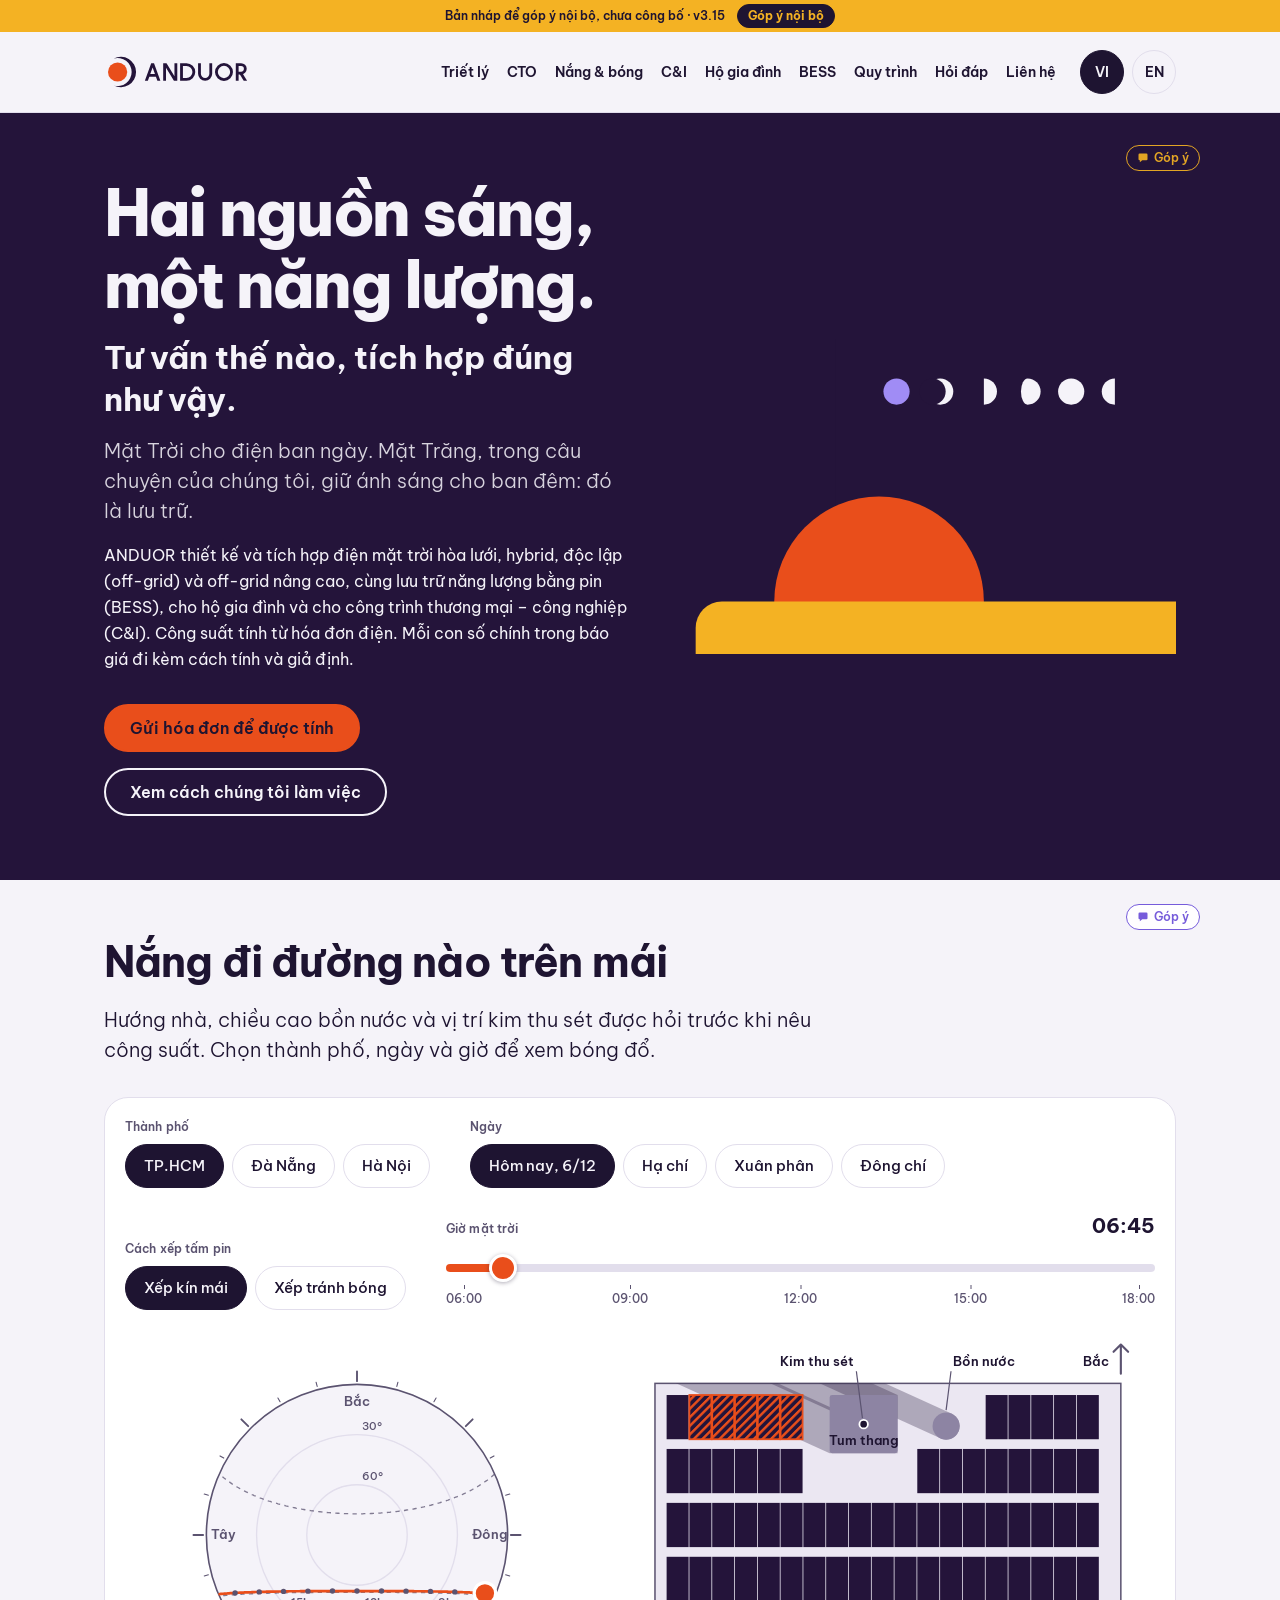
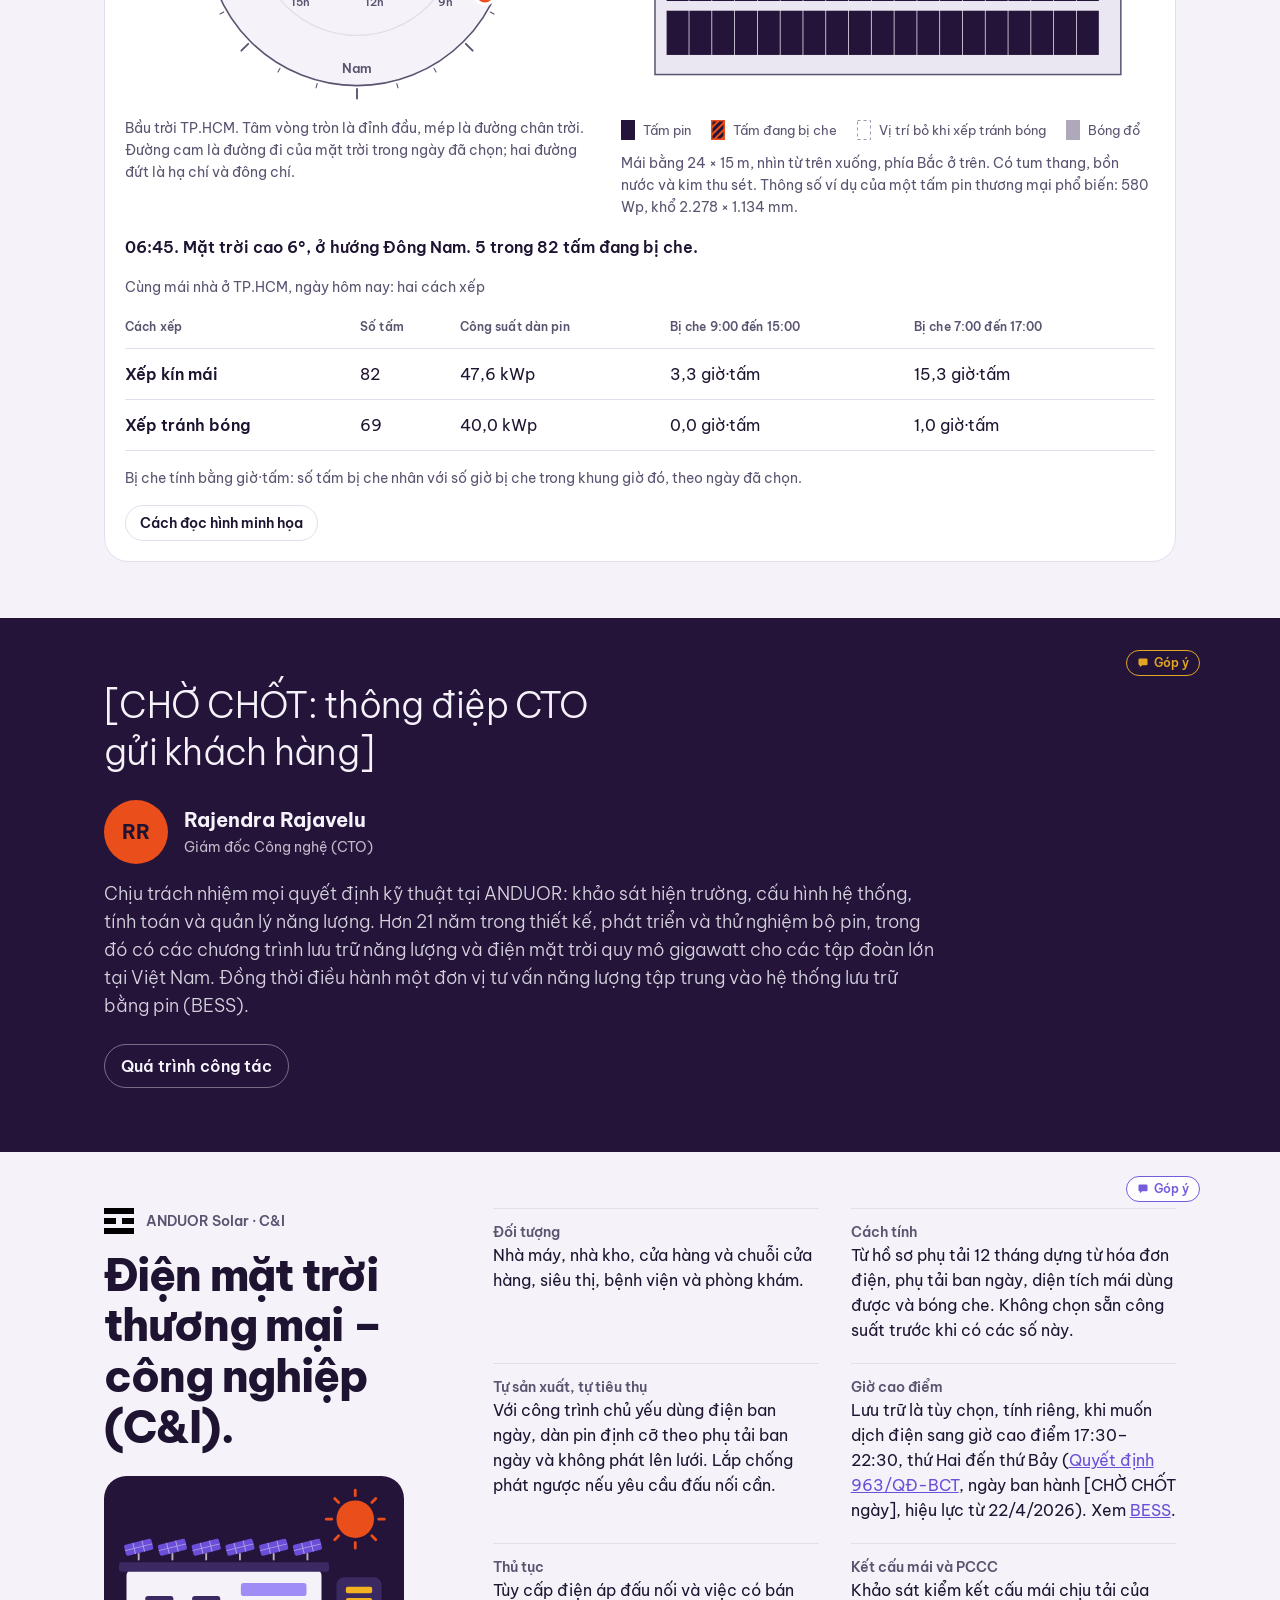
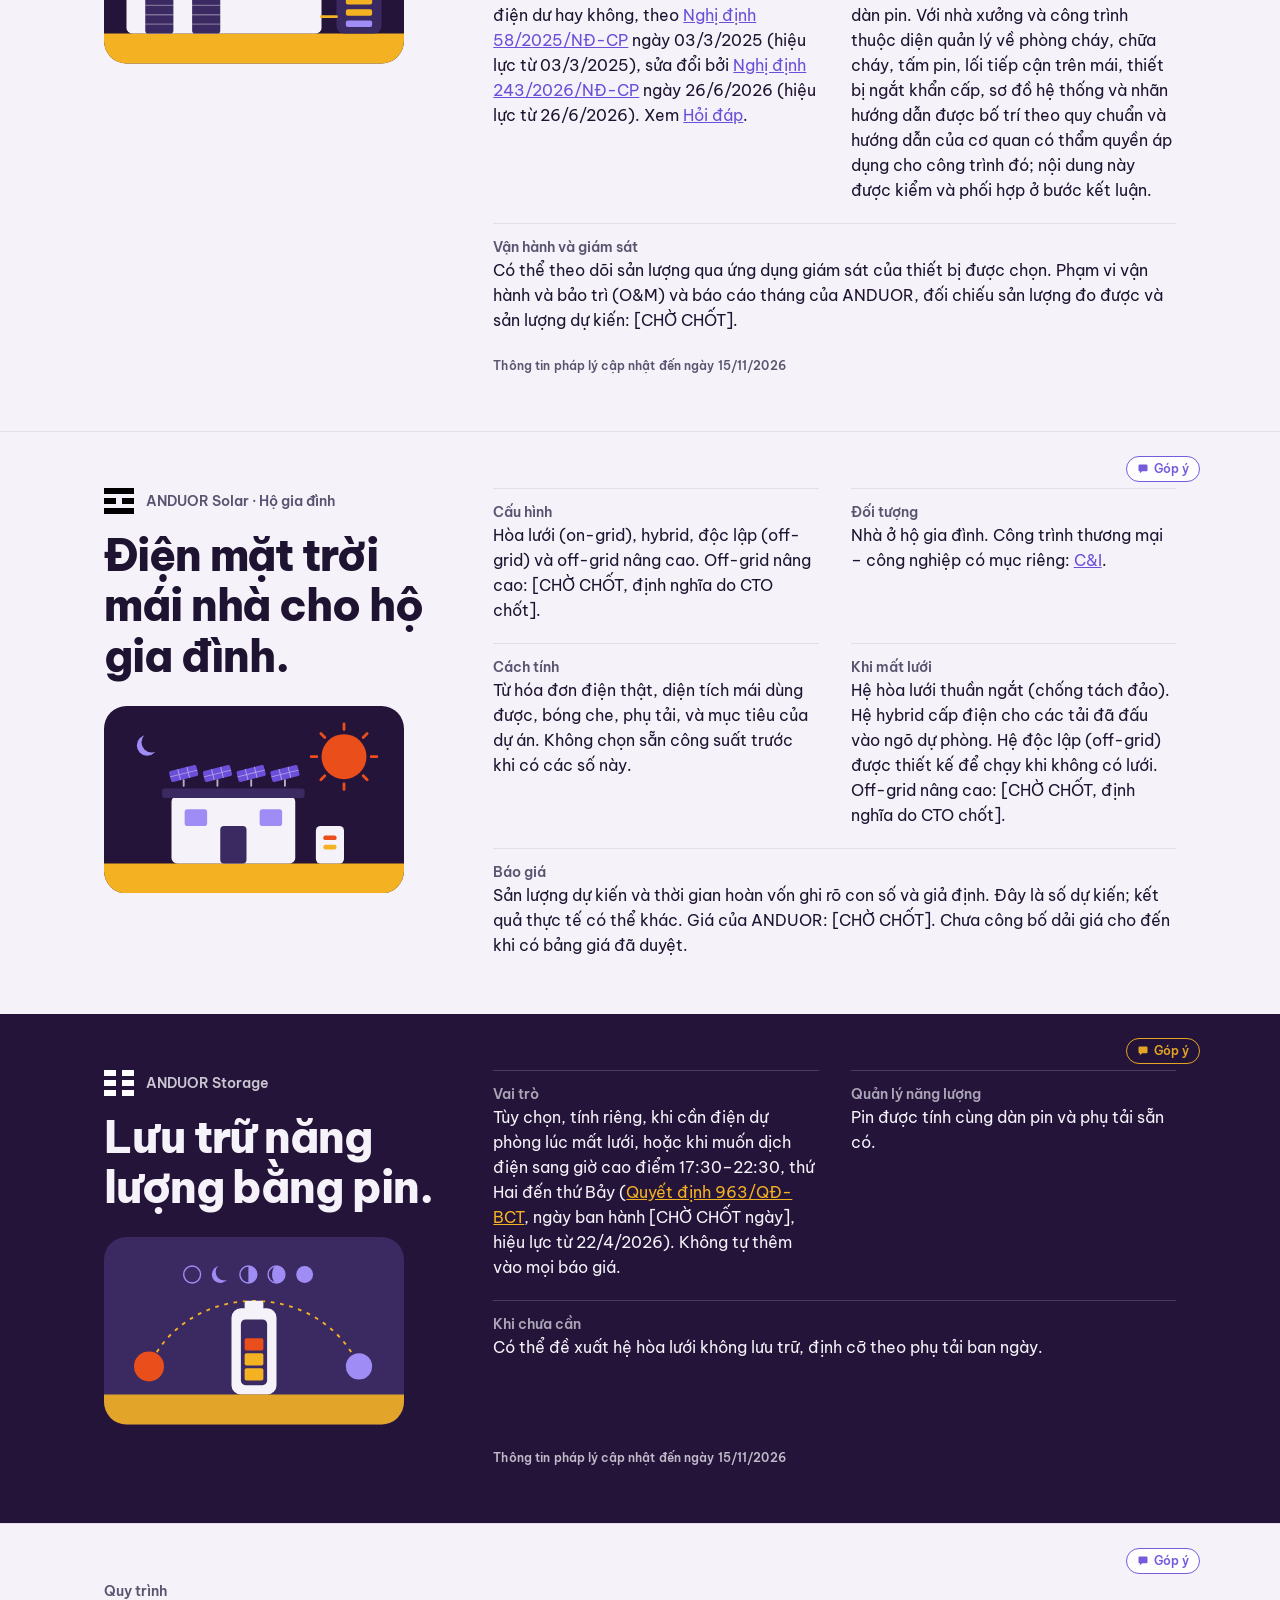
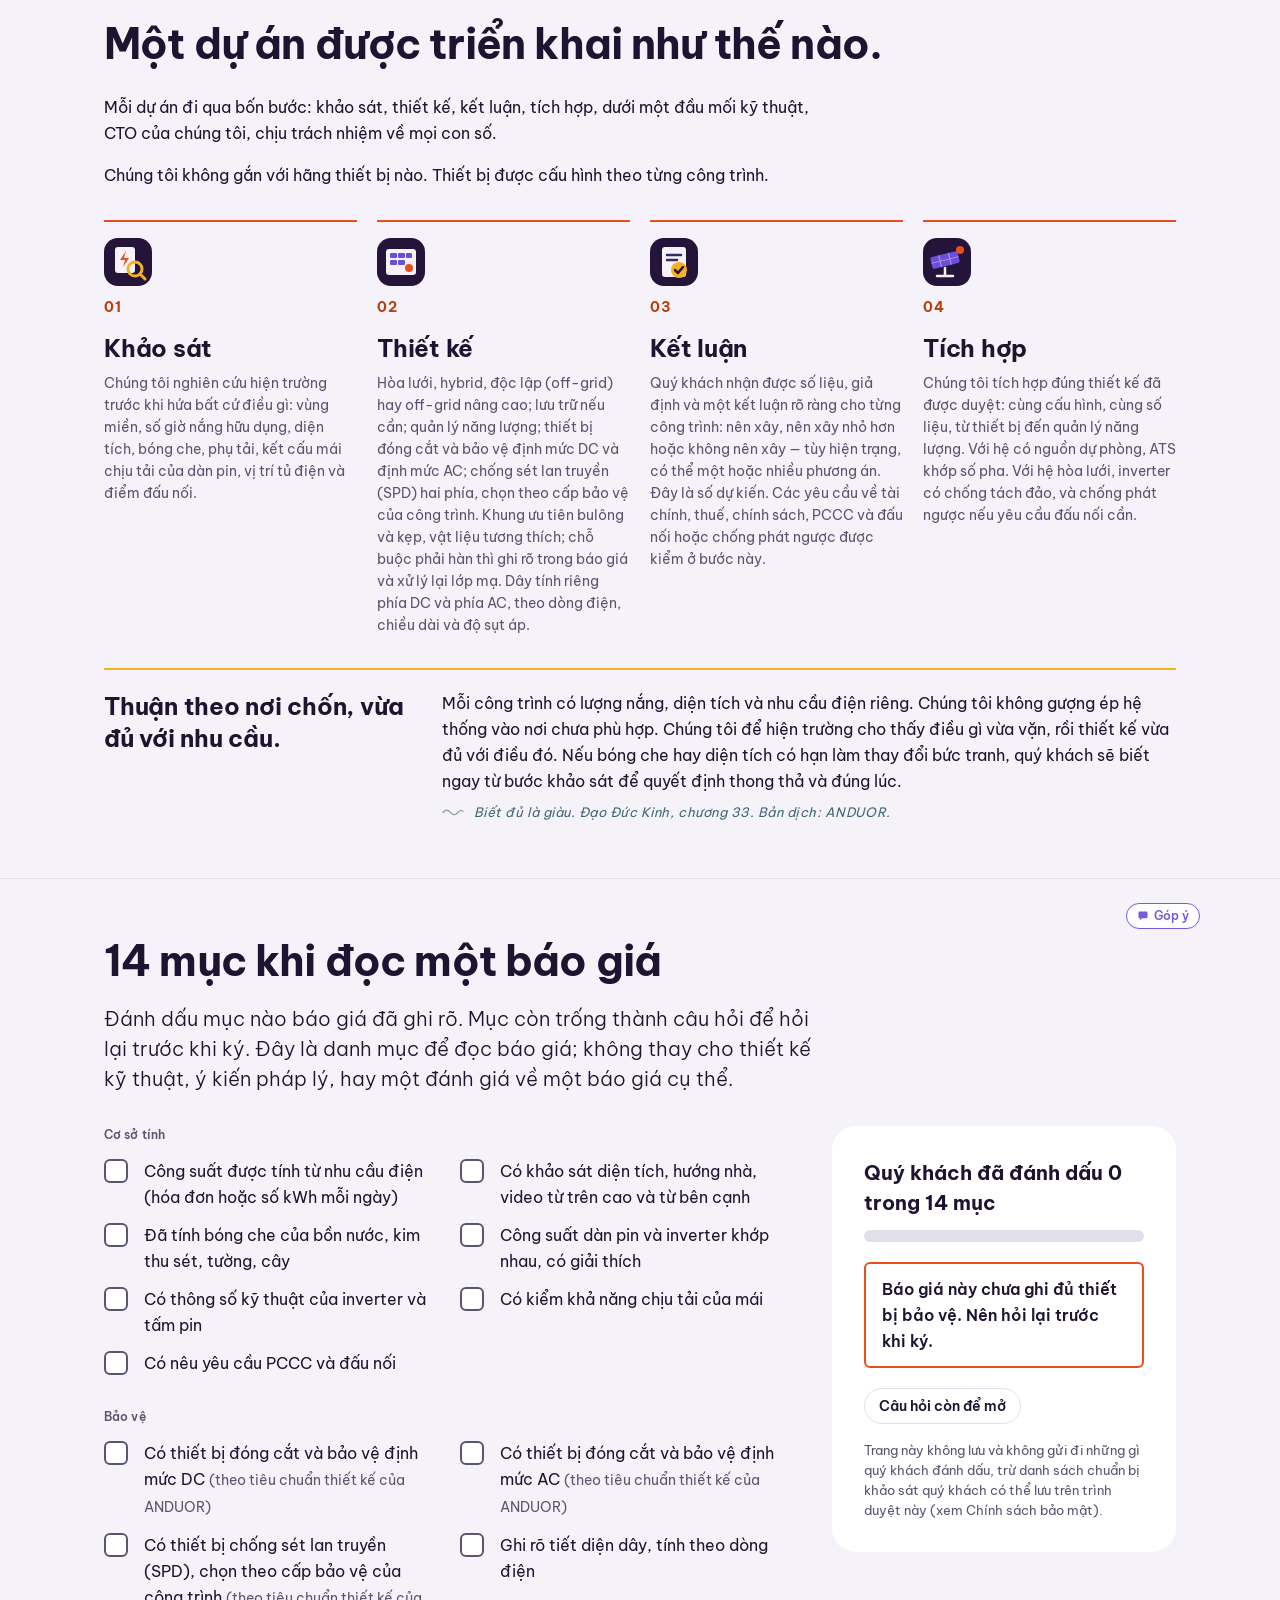
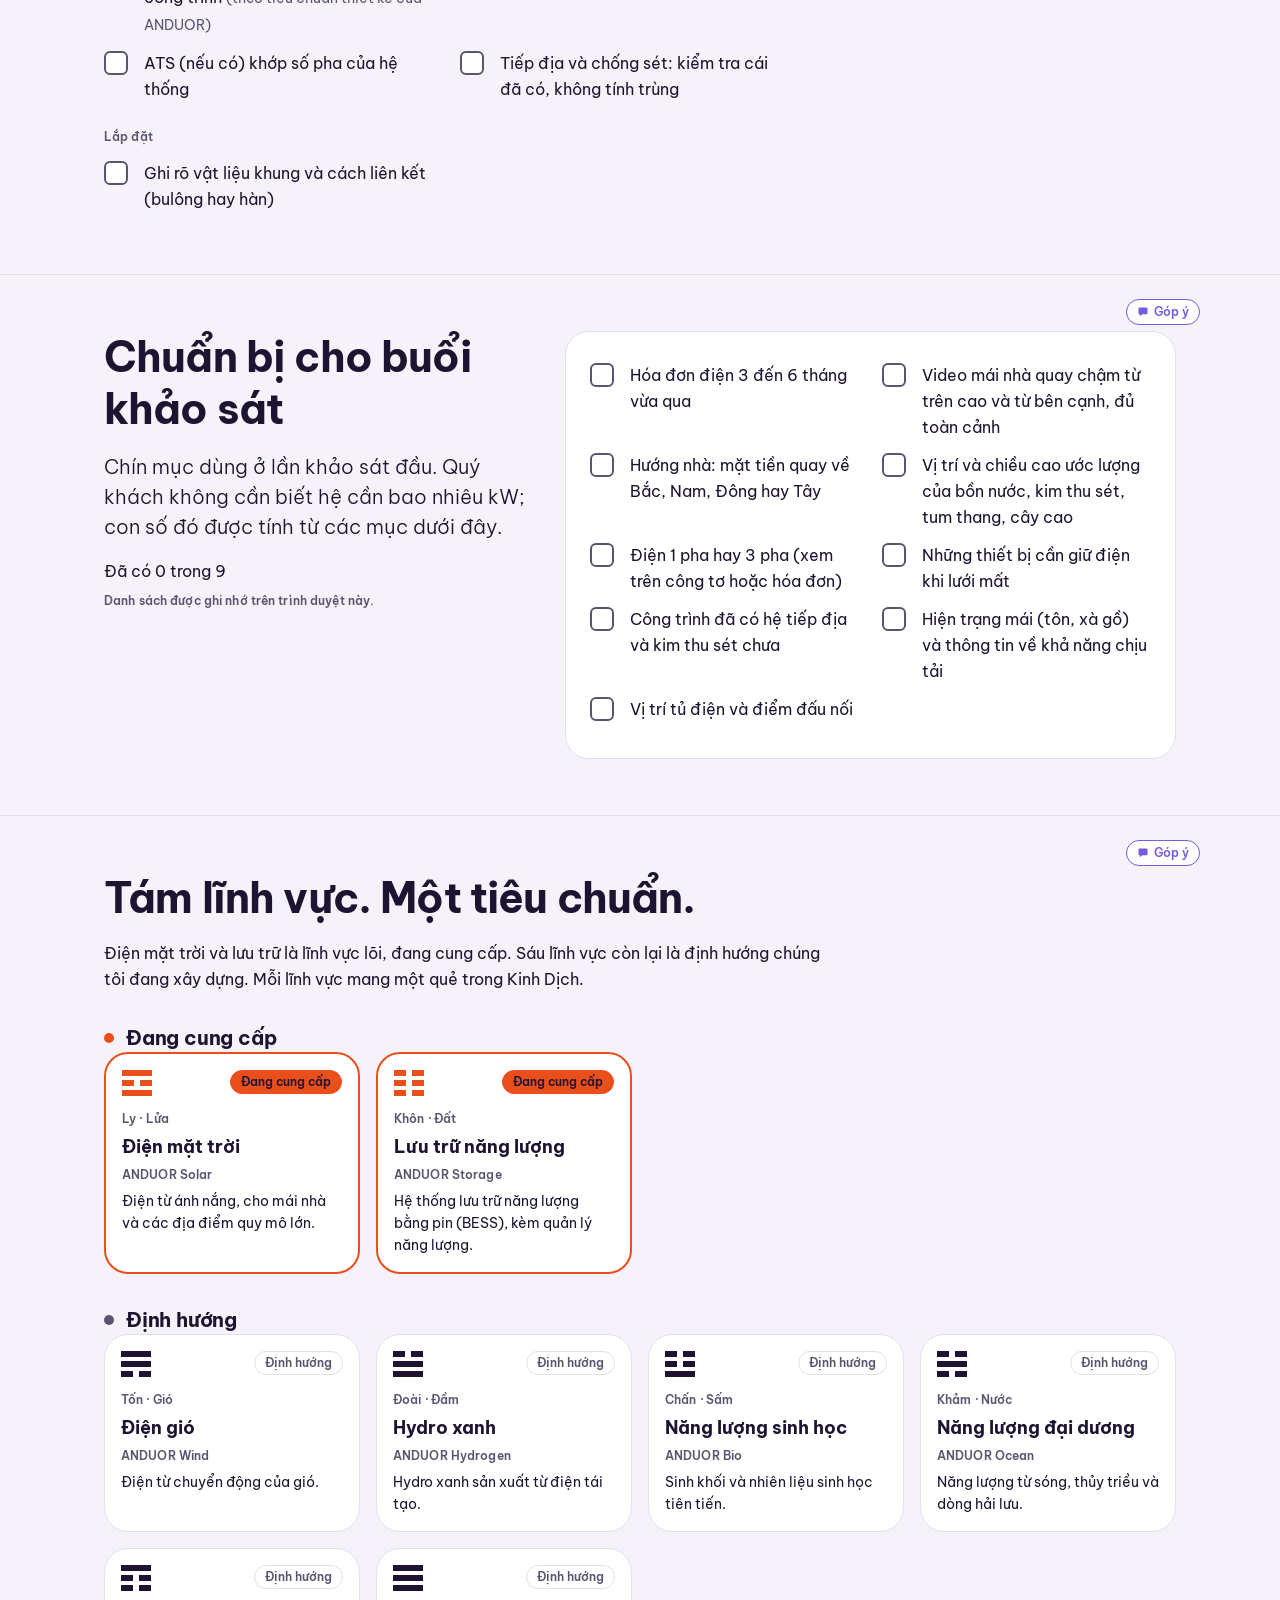
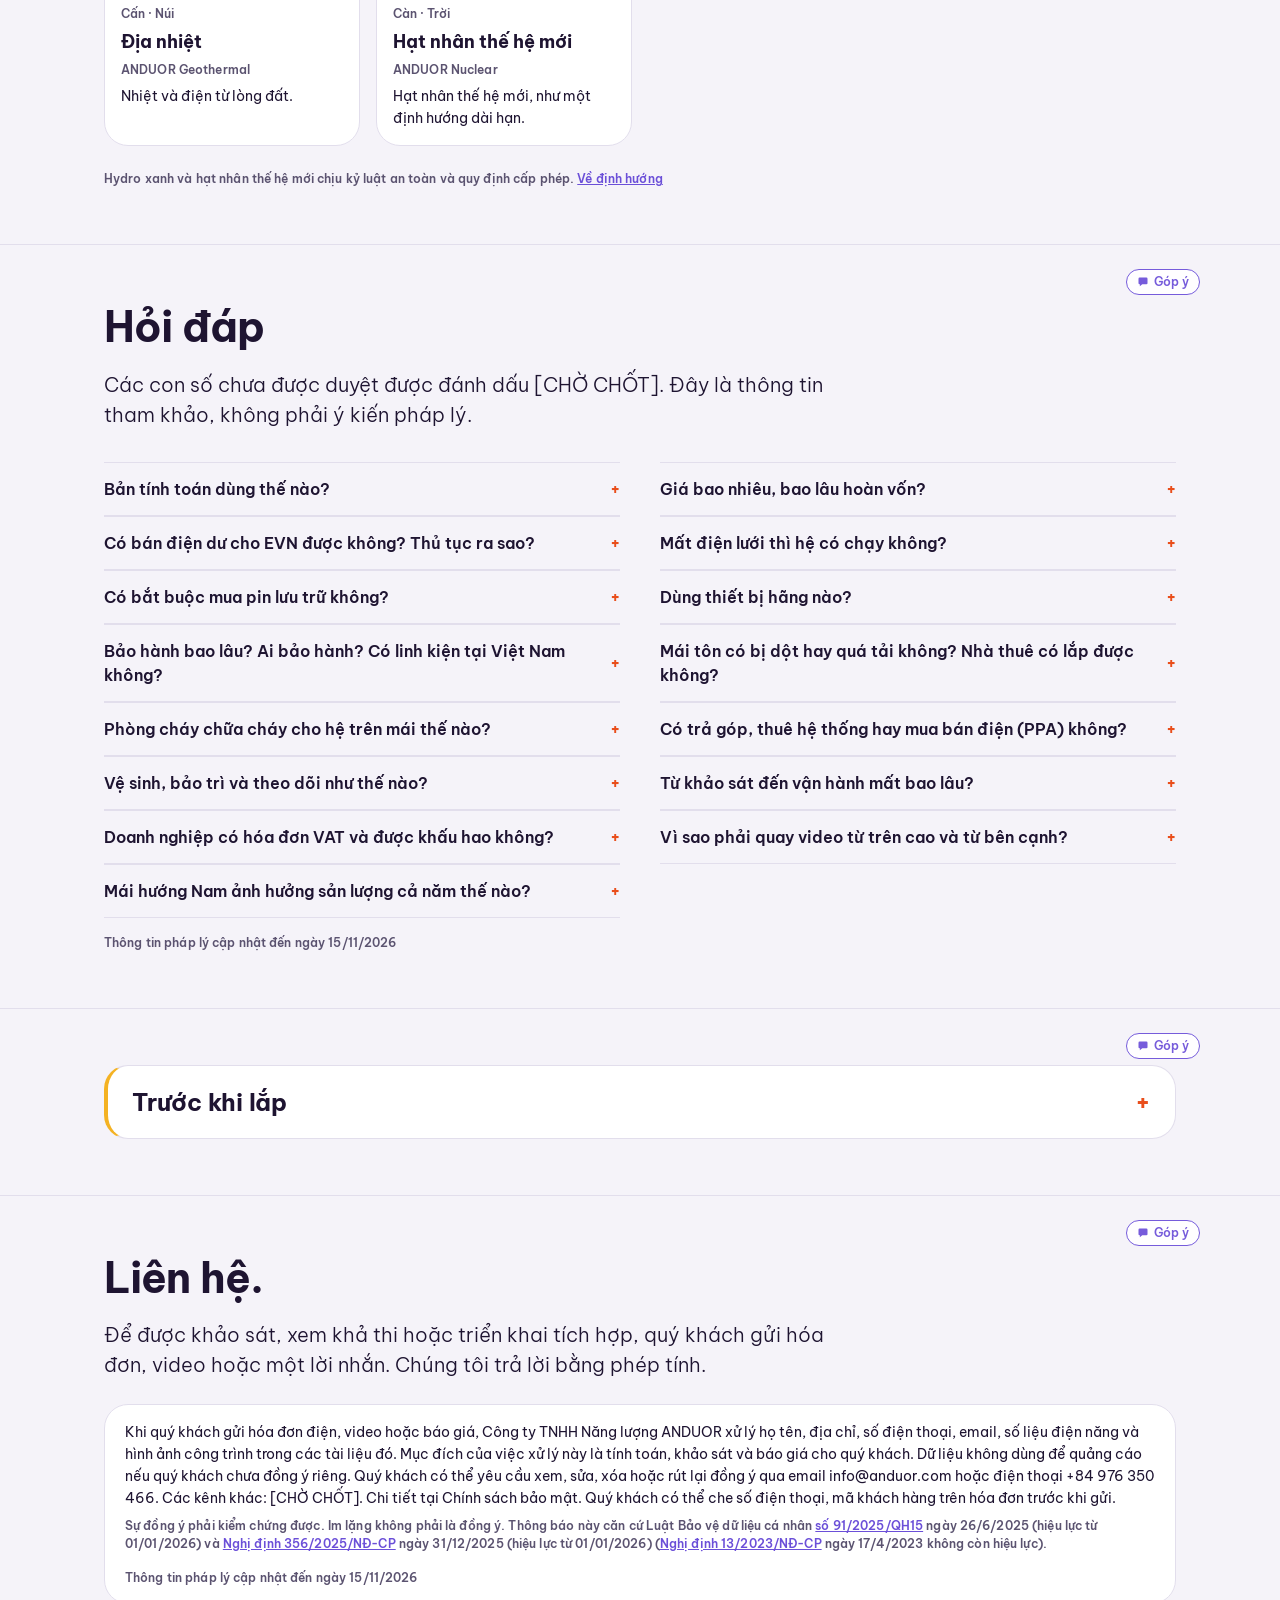
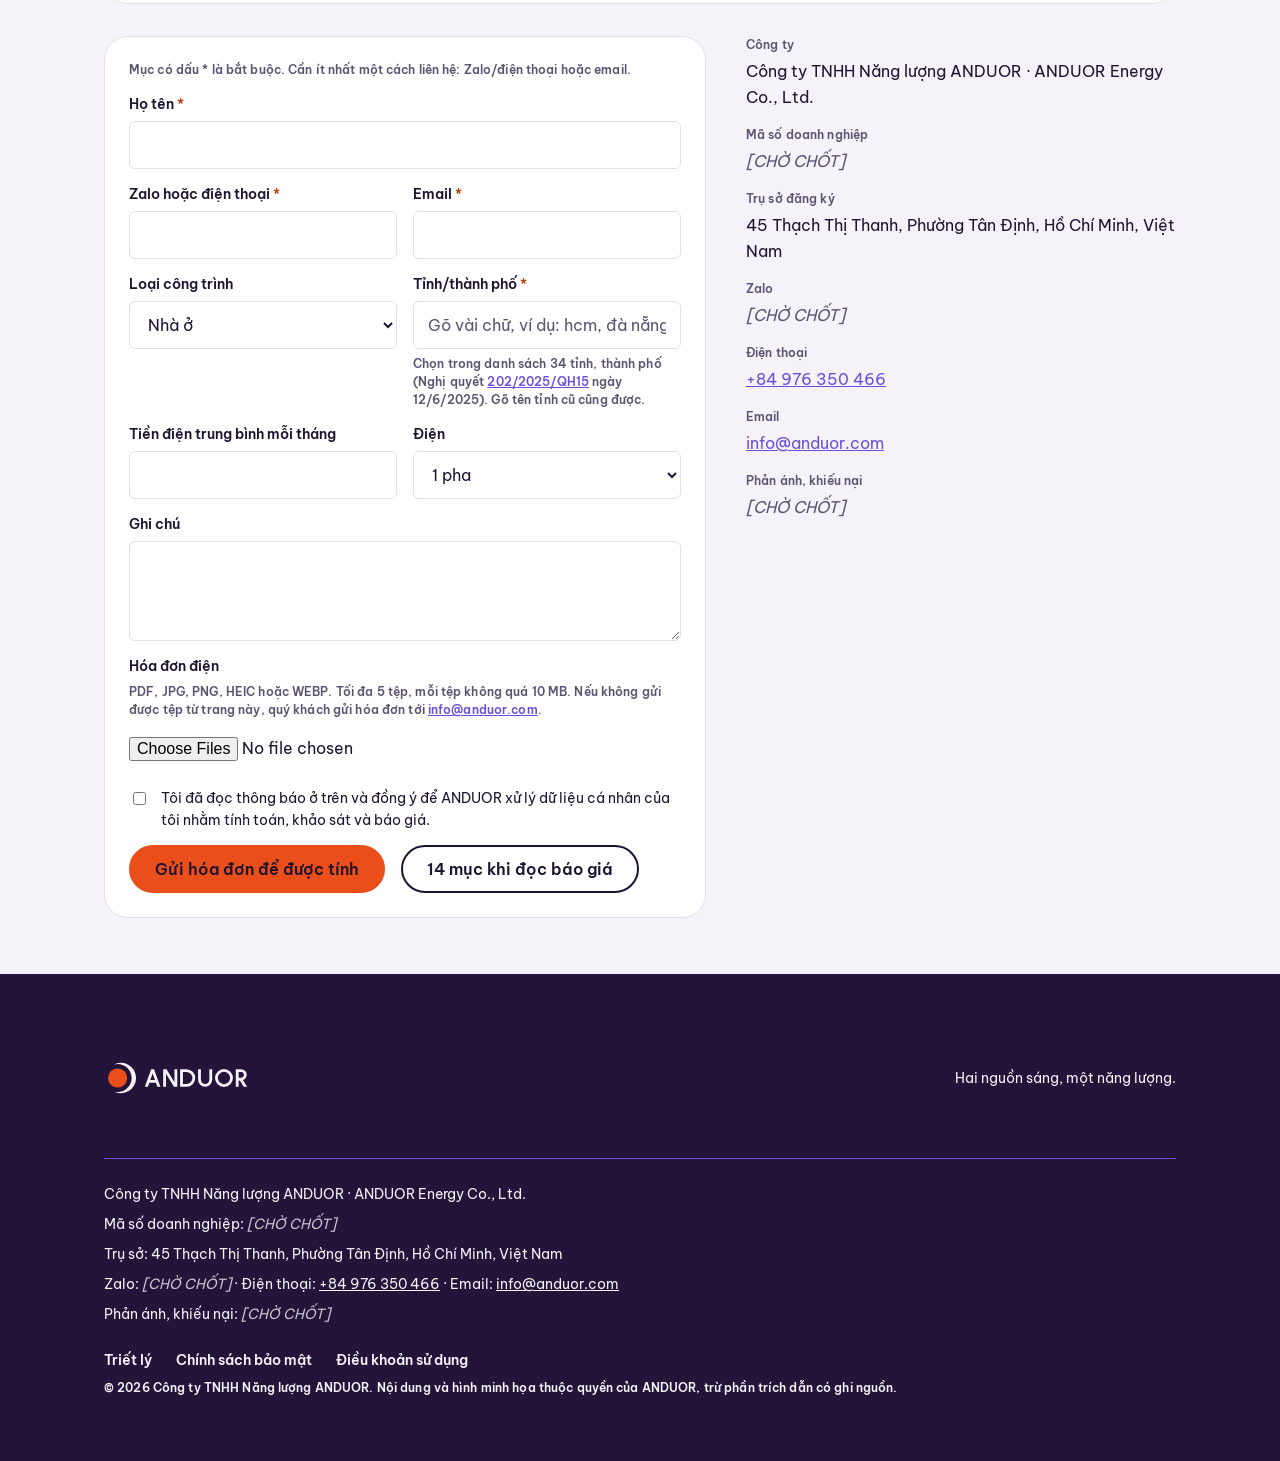
==== index.html @ 443132c2 "Website v3.15" ====
<!doctype html>
<html lang="vi" data-lang="vi">
<head>
<meta charset="utf-8">
<meta name="robots" content="noindex, nofollow">
<meta name="viewport" content="width=device-width, initial-scale=1">
<title data-en="ANDUOR | Two lights. One energy." data-vi="ANDUOR | Hai nguồn sáng, một năng lượng.">ANDUOR | Hai nguồn sáng, một năng lượng.</title>
<meta name="description" content="ANDUOR thiết kế và tích hợp điện mặt trời hòa lưới, hybrid, độc lập (off-grid) và off-grid nâng cao, cùng lưu trữ năng lượng bằng pin (BESS), cho hộ gia đình và công trình thương mại – công nghiệp (C&I). Công suất tính từ hóa đơn điện. Mỗi con số chính đi kèm cách tính và giả định." data-en="ANDUOR designs and integrates on-grid, hybrid, off-grid and advanced off-grid solar, together with battery energy storage (BESS), for homes and for commercial and industrial (C&I) sites. Capacity is calculated from electricity bills. Each main figure comes with its calculation and assumptions." data-vi="ANDUOR thiết kế và tích hợp điện mặt trời hòa lưới, hybrid, độc lập (off-grid) và off-grid nâng cao, cùng lưu trữ năng lượng bằng pin (BESS), cho hộ gia đình và công trình thương mại – công nghiệp (C&I). Công suất tính từ hóa đơn điện. Mỗi con số chính đi kèm cách tính và giả định.">
<meta property="og:type" content="website">
<meta property="og:site_name" content="ANDUOR">
<meta property="og:title" content="ANDUOR | Hai nguồn sáng, một năng lượng.">
<meta property="og:description" content="ANDUOR thiết kế và tích hợp điện mặt trời hòa lưới, hybrid, độc lập (off-grid) và off-grid nâng cao, cùng lưu trữ năng lượng bằng pin (BESS), cho hộ gia đình và công trình thương mại – công nghiệp (C&I). Công suất tính từ hóa đơn điện. Mỗi con số chính đi kèm cách tính và giả định.">
<meta name="theme-color" content="#24143A">
<link rel="icon" type="image/svg+xml" href="assets/brand/anduor-app-icon.svg">
<link rel="icon" type="image/png" href="assets/brand/anduor-app-icon.png">
<link rel="apple-touch-icon" href="assets/brand/anduor-app-icon.png">
<link rel="preload" href="assets/fonts/BeVietnamPro-Regular.woff2" as="font" type="font/woff2" crossorigin>
<link rel="stylesheet" href="assets/style.css">
<link rel="stylesheet" href="assets/feedback.css">
<script type="application/ld+json">{"@context":"https://schema.org","@type":"Organization","name":"ANDUOR","legalName":"ANDUOR Energy Co., Ltd.","alternateName":"Công ty TNHH Năng lượng ANDUOR","url":"https://anduor.com","email":"info@anduor.com","telephone":"+84 976 350 466","slogan":"Two lights. One energy.","knowsAbout":["Solar energy","Battery energy storage systems"]}</script>
</head>
<body>
<div class="draft-banner" role="note" data-page="index"><span class="draft-text"><span lang="en" data-l="en">Internal review draft, not published · v3.15</span><span lang="vi" data-l="vi">Bản nháp để góp ý nội bộ, chưa công bố · v3.15</span></span><button type="button" class="fb-open" data-fb-open aria-haspopup="dialog"><span class="fb-long"><span lang="en" data-l="en">Internal feedback</span><span lang="vi" data-l="vi">Góp ý nội bộ</span></span><span class="fb-short"><span lang="en" data-l="en">Feedback</span><span lang="vi" data-l="vi">Góp ý</span></span></button></div>
<a class="skip small w600" href="#main"><span lang="en" data-l="en">Skip to content</span><span lang="vi" data-l="vi">Chuyển đến nội dung</span></a>
<header class="hd">
<div class="wrap bar slim-nav">
<a class="brand" href="#top"><img class="logo logo-on-light" src="assets/brand/anduor-logo.svg" width="367" height="120" alt="ANDUOR"><img class="logo logo-on-night" src="assets/brand/anduor-logo-on-night.svg" width="367" height="120" alt=""></a>
<nav class="nav small" aria-label="Primary">
<a href="triet-ly.html"><span lang="en" data-l="en">Philosophy</span><span lang="vi" data-l="vi">Triết lý</span></a>
<a href="#cto"><span lang="en" data-l="en">CTO</span><span lang="vi" data-l="vi">CTO</span></a>
<a href="#nang"><span lang="en" data-l="en">Sun &amp; shade</span><span lang="vi" data-l="vi">Nắng &amp; bóng</span></a>
<a href="#ci"><span lang="en" data-l="en">C&amp;I</span><span lang="vi" data-l="vi">C&amp;I</span></a>
<a href="#solar"><span lang="en" data-l="en">Homes</span><span lang="vi" data-l="vi">Hộ gia đình</span></a>
<a href="#bess"><span lang="en" data-l="en">BESS</span><span lang="vi" data-l="vi">BESS</span></a>
<a href="#quy-trinh"><span lang="en" data-l="en">Process</span><span lang="vi" data-l="vi">Quy trình</span></a>
<a href="#hoi-dap"><span lang="en" data-l="en">FAQ</span><span lang="vi" data-l="vi">Hỏi đáp</span></a>
<a href="#contact"><span lang="en" data-l="en">Contact</span><span lang="vi" data-l="vi">Liên hệ</span></a>
</nav>
<div class="lang" role="group" aria-label="Ngôn ngữ" data-en="Language" data-vi="Ngôn ngữ">
<button type="button" lang="vi" data-set="vi" aria-pressed="true">VI</button>
<button type="button" lang="en" data-set="en" aria-pressed="false">EN</button>
</div>
</div>
</header>
<main id="main">

<section class="hero-full" id="top">
<div class="wrap">
<div class="hero-text">
<h1 class="display"><span lang="en" data-l="en">Two lights. One energy.</span><span lang="vi" data-l="vi">Hai nguồn sáng, một năng lượng.</span></h1>
<p class="msg"><span lang="en" data-l="en">As advised, as integrated.</span><span lang="vi" data-l="vi">Tư vấn thế nào, tích hợp đúng như vậy.</span></p>
<p class="lead w720 mt24"><span lang="en" data-l="en">The sun gives power by day. The moon, in our story, keeps the light for the night: that is storage.</span><span lang="vi" data-l="vi">Mặt Trời cho điện ban ngày. Mặt Trăng, trong câu chuyện của chúng tôi, giữ ánh sáng cho ban đêm: đó là lưu trữ.</span></p>
<p class="body w720 mt16"><span lang="en" data-l="en">ANDUOR designs and integrates on-grid, hybrid, off-grid and advanced off-grid solar, together with battery energy storage (BESS), for homes and for commercial and industrial (C&I) sites. Capacity is calculated from electricity bills. Each main figure in the quotation comes with its calculation and assumptions.</span><span lang="vi" data-l="vi">ANDUOR thiết kế và tích hợp điện mặt trời hòa lưới, hybrid, độc lập (off-grid) và off-grid nâng cao, cùng lưu trữ năng lượng bằng pin (BESS), cho hộ gia đình và cho công trình thương mại – công nghiệp (C&I). Công suất tính từ hóa đơn điện. Mỗi con số chính trong báo giá đi kèm cách tính và giả định.</span></p>
<div class="row mt40">
<a class="btn btn-p" href="#contact"><span lang="en" data-l="en">Send a bill to be sized</span><span lang="vi" data-l="vi">Gửi hóa đơn để được tính</span></a>
<a class="btn btn-s" href="#quy-trinh"><span lang="en" data-l="en">See how we work</span><span lang="vi" data-l="vi">Xem cách chúng tôi làm việc</span></a>
</div>
</div>
<div class="hero-art"><img src="assets/brand/hero-art-on-night.svg" width="480" height="288" alt=""></div>
</div>
</section>

<section id="nang">
<div class="wrap">
<h2 class="headline" id="nang-title"><span lang="en" data-l="en">How sunlight moves across a roof</span><span lang="vi" data-l="vi">Nắng đi đường nào trên mái</span></h2>
<p class="lead w720 mt24"><span lang="en" data-l="en">Roof orientation, the height of the water tank and the position of the lightning rod are asked before a capacity is stated. Choose a city, a date and an hour to see the shade.</span><span lang="vi" data-l="vi">Hướng nhà, chiều cao bồn nước và vị trí kim thu sét được hỏi trước khi nêu công suất. Chọn thành phố, ngày và giờ để xem bóng đổ.</span></p>
<div class="instrument mt40">
<div class="controls">
<fieldset>
<legend><span lang="en" data-l="en">City</span><span lang="vi" data-l="vi">Thành phố</span></legend>
<div class="seg">
<label><input type="radio" name="city" value="hcm" checked><span>TP.HCM</span></label>
<label><input type="radio" name="city" value="dn"><span><span lang="en" data-l="en">Da Nang</span><span lang="vi" data-l="vi">Đà Nẵng</span></span></label>
<label><input type="radio" name="city" value="hn"><span><span lang="en" data-l="en">Hanoi</span><span lang="vi" data-l="vi">Hà Nội</span></span></label>
</div>
</fieldset>
<fieldset>
<legend><span lang="en" data-l="en">Day</span><span lang="vi" data-l="vi">Ngày</span></legend>
<div class="seg">
<label><input type="radio" name="day" value="today" checked><span id="today-label"><span lang="en" data-l="en">Today</span><span lang="vi" data-l="vi">Hôm nay</span></span></label>
<label><input type="radio" name="day" value="he"><span><span lang="en" data-l="en">June solstice</span><span lang="vi" data-l="vi">Hạ chí</span></span></label>
<label><input type="radio" name="day" value="xuan"><span><span lang="en" data-l="en">March equinox</span><span lang="vi" data-l="vi">Xuân phân</span></span></label>
<label><input type="radio" name="day" value="dong"><span><span lang="en" data-l="en">December solstice</span><span lang="vi" data-l="vi">Đông chí</span></span></label>
</div>
</fieldset>
<fieldset>
<legend><span lang="en" data-l="en">Module layout</span><span lang="vi" data-l="vi">Cách xếp tấm pin</span></legend>
<div class="seg">
<label><input type="radio" name="layout" value="full" checked><span><span lang="en" data-l="en">Fill the roof</span><span lang="vi" data-l="vi">Xếp kín mái</span></span></label>
<label><input type="radio" name="layout" value="avoid"><span><span lang="en" data-l="en">Layout that avoids shade</span><span lang="vi" data-l="vi">Xếp tránh bóng</span></span></label>
</div>
</fieldset>
<div class="time">
<div class="time-row"><label class="ctl-label" for="t"><span lang="en" data-l="en">Solar time</span><span lang="vi" data-l="vi">Giờ mặt trời</span></label><output id="t-out" for="t">09:30</output></div>
<div class="t-track"><span class="t-bubble" id="t-bubble" aria-hidden="true">09:30</span>
<input type="range" id="t" min="6" max="18" step="0.25" value="9.5">
</div>
<div class="t-ticks" aria-hidden="true"><span style="left:calc(14px + (100% - 28px) * 0)">06:00</span><span style="left:calc(14px + (100% - 28px) * 0.25)">09:00</span><span style="left:calc(14px + (100% - 28px) * 0.5)">12:00</span><span style="left:calc(14px + (100% - 28px) * 0.75)">15:00</span><span style="left:calc(14px + (100% - 28px) * 1)">18:00</span></div>
</div>
</div>
<div class="figs">
<figure class="fig">
<svg class="plot" id="sky" viewBox="62 62 316 316" role="img" aria-labelledby="sky-cap"></svg>
<figcaption id="sky-cap"><span lang="en" data-l="en">Sky over</span><span lang="vi" data-l="vi">Bầu trời</span> <span data-city>TP.HCM</span>. <span lang="en" data-l="en">The centre of the circle is the zenith; the edge is the horizon. The orange line is the sun’s path on the day you selected; the two dashed lines are the June and December solstices.</span><span lang="vi" data-l="vi">Tâm vòng tròn là đỉnh đầu, mép là đường chân trời. Đường cam là đường đi của mặt trời trong ngày đã chọn; hai đường đứt là hạ chí và đông chí.</span></figcaption>
</figure>
<figure class="fig fig-roof">
<svg class="plot" id="roof" viewBox="0 0 440 312" role="img" aria-labelledby="roof-cap"></svg>
<div class="legend" aria-hidden="true">
<span><svg viewBox="0 0 14 20"><rect width="14" height="20" style="fill:var(--panel)"/></svg><span lang="en" data-l="en">Module</span><span lang="vi" data-l="vi">Tấm pin</span></span>
<span><svg viewBox="0 0 14 20"><rect x="0.75" y="0.75" width="12.5" height="18.5" fill="url(#hatch)" style="stroke:var(--sun);stroke-width:1.5"/></svg><span lang="en" data-l="en">Currently shaded</span><span lang="vi" data-l="vi">Tấm đang bị che</span></span>
<span><svg viewBox="0 0 14 20"><rect x="0.5" y="0.5" width="13" height="19" style="fill:none;stroke:var(--removed);stroke-dasharray:3 3"/></svg><span lang="en" data-l="en">Left out when avoiding shade</span><span lang="vi" data-l="vi">Vị trí bỏ khi xếp tránh bóng</span></span>
<span><svg viewBox="0 0 14 20"><rect width="14" height="20" style="fill:var(--roof)"/><rect width="14" height="20" style="fill:var(--shade)"/></svg><span lang="en" data-l="en">Shade</span><span lang="vi" data-l="vi">Bóng đổ</span></span>
</div>
<figcaption id="roof-cap"><span lang="en" data-l="en">A flat roof 24 × 15 m, seen from above, north at the top, with a stair well, a water tank and a lightning rod. Example ratings of a commonly sold commercial module: 580 Wp, 2,278 × 1,134 mm.</span><span lang="vi" data-l="vi">Mái bằng 24 × 15 m, nhìn từ trên xuống, phía Bắc ở trên. Có tum thang, bồn nước và kim thu sét. Thông số ví dụ của một tấm pin thương mại phổ biến: 580 Wp, khổ 2.278 × 1.134 mm.</span></figcaption>
</figure>
</div>
<p class="status" id="sun-status" aria-live="polite"></p>
<div class="tbl-wrap">
<table class="tbl">
<caption id="tbl-cap"><span lang="en" data-l="en">The same roof, two layouts</span><span lang="vi" data-l="vi">Cùng mái nhà, hai cách xếp</span></caption>
<thead>
<tr><th scope="col"><span lang="en" data-l="en">Layout</span><span lang="vi" data-l="vi">Cách xếp</span></th><th scope="col"><span lang="en" data-l="en">Modules</span><span lang="vi" data-l="vi">Số tấm</span></th><th scope="col"><span lang="en" data-l="en">Array capacity</span><span lang="vi" data-l="vi">Công suất dàn pin</span></th><th scope="col"><span lang="en" data-l="en">Shaded 09:00–15:00</span><span lang="vi" data-l="vi">Bị che 9:00 đến 15:00</span></th><th scope="col"><span lang="en" data-l="en">Shaded 07:00–17:00</span><span lang="vi" data-l="vi">Bị che 7:00 đến 17:00</span></th></tr>
</thead>
<tbody id="tbl-body"></tbody>
</table>
</div>
<p class="note"><span lang="en" data-l="en">Shade is counted in panel·hours: the number of shaded modules multiplied by the hours of shade in that window, on the day selected.</span><span lang="vi" data-l="vi">Bị che tính bằng giờ·tấm: số tấm bị che nhân với số giờ bị che trong khung giờ đó, theo ngày đã chọn.</span></p>
<details class="more mt16"><summary><span lang="en" data-l="en">How to read this illustration</span><span lang="vi" data-l="vi">Cách đọc hình minh họa</span></summary>
<p class="explain"><span lang="en" data-l="en">A layout that avoids shade leaves out positions that are shaded between 09:00 and 15:00, usually assessed on the December solstice, when shadows are long in the year. Fewer modules remain, but those that remain receive the main hours of sun. One shaded module can reduce the output of a whole series string, depending on how bypass diodes and the inverter are arranged.</span><span lang="vi" data-l="vi">Xếp tránh bóng bỏ những vị trí bị che trong khung 9:00 đến 15:00, thường xét vào ngày đông chí, khi bóng dài trong năm. Ít tấm hơn, nhưng các tấm còn lại nhận trọn nắng giờ chính: một tấm bị che có thể làm giảm sản lượng của cả chuỗi, tùy cách bố trí diode bypass và inverter.</span></p>
<p class="note"><span lang="en" data-l="en">Around June (for a period that is longer or shorter depending on latitude), the sun at noon passes north of the zenith, so shade can fall toward the south. This illustration uses solar time and an approximate astronomical formula; a real design is based on a site survey. Differences between roof orientations need to be calculated for each roof. This tool helps you ask questions; it is not a technical design or legal advice.</span><span lang="vi" data-l="vi">Quanh tháng 6 (dài hay ngắn tùy vĩ độ), buổi trưa mặt trời đi qua phía Bắc đỉnh đầu, nên có lúc bóng rơi về phía Nam. Hình minh họa dùng giờ mặt trời và công thức thiên văn gần đúng; thiết kế thật dựa trên khảo sát tại chỗ. Chênh lệch giữa các hướng cần tính cho từng mái. Công cụ này giúp quý khách đặt câu hỏi, không thay cho thiết kế kỹ thuật hay ý kiến pháp lý.</span></p>
</details>
</div>
</div>
</section>

<section id="cto" class="cto-band">
<!-- v3.12: đặt sau Nắng & bóng, trước các mục giải pháp (C&I, Hộ gia đình, BESS). -->
<!-- Tạm thời theo yêu cầu người dùng 14/11/2026; cần CTO đồng ý công bố tên và nơi làm việc cũ; tiểu sử nêu tên tổ chức không hàm ý bảo trợ. Nguồn: tài liệu công khai 04/10 (ảnh đính kèm không có trên máy để đối chiếu). -->
<div class="wrap">
<blockquote><p class="cto-quote"><span lang="en" data-l="en">[TO BE CONFIRMED: CTO’s message to customers]</span><span lang="vi" data-l="vi">[CHỜ CHỐT: thông điệp CTO gửi khách hàng]</span></p></blockquote>
<div class="cto-person mt40"><span class="cto-av" aria-hidden="true">RR</span><div><p class="cto-name">Rajendra Rajavelu</p><p class="cto-role"><span lang="en" data-l="en">Chief Technology Officer (CTO)</span><span lang="vi" data-l="vi">Giám đốc Công nghệ (CTO)</span></p></div></div>
<p class="cto-bio mt16"><span lang="en" data-l="en">Owns every technical decision at ANDUOR: site surveys, system configuration, calculations and energy management. More than 21 years in battery pack design, development and testing, including gigawatt-scale energy storage and solar programs for large Vietnamese groups. Also runs an energy consulting practice focused on battery energy storage systems (BESS).</span><span lang="vi" data-l="vi">Chịu trách nhiệm mọi quyết định kỹ thuật tại ANDUOR: khảo sát hiện trường, cấu hình hệ thống, tính toán và quản lý năng lượng. Hơn 21 năm trong thiết kế, phát triển và thử nghiệm bộ pin, trong đó có các chương trình lưu trữ năng lượng và điện mặt trời quy mô gigawatt cho các tập đoàn lớn tại Việt Nam. Đồng thời điều hành một đơn vị tư vấn năng lượng tập trung vào hệ thống lưu trữ bằng pin (BESS).</span></p>
<details class="cto-hist mt24"><summary><span lang="en" data-l="en">Career history</span><span lang="vi" data-l="vi">Quá trình công tác</span></summary>
<ul class="career">
<li><span lang="en" data-l="en">Took part in gigawatt-scale energy storage and solar programs for VinFast, along with energy storage and solar projects for Vinhomes and Vingroup.</span><span lang="vi" data-l="vi">Tham gia các chương trình lưu trữ năng lượng và điện mặt trời quy mô gigawatt cho VinFast, cùng các dự án lưu trữ năng lượng và điện mặt trời cho Vinhomes và Vingroup.</span></li>
<li><span lang="en" data-l="en">Senior Technical Advisor, VinFast Battery Pack Institute (BPI), Vietnam.</span><span lang="vi" data-l="vi">Senior Technical Advisor, VinFast Battery Pack Institute (BPI), Việt Nam.</span></li>
<li><span lang="en" data-l="en">EE Director (contract), The Energy Solution Joint Stock Company (VinES), Hanoi. Mar 2020 – Sep 2025.</span><span lang="vi" data-l="vi">EE Director (hợp đồng), The Energy Solution Joint Stock Company (VinES), Hà Nội. 3/2020 – 9/2025.</span></li>
<li><span lang="en" data-l="en">Principal Software Engineer, Techtronic Industries (Dongguan), China: control-system software for lithium-ion battery products. Feb 2014 – Jan 2022.</span><span lang="vi" data-l="vi">Principal Software Engineer, Techtronic Industries (Đông Quản), Trung Quốc: phần mềm hệ thống điều khiển cho các sản phẩm pin lithium-ion. 2/2014 – 1/2022.</span></li>
<li><span lang="en" data-l="en">Assistant Manager, Renault-Nissan Technology &amp; Business Centre India, Chennai: model-based design and development for lithium-ion battery management systems. Nov 2010 – Jan 2014.</span><span lang="vi" data-l="vi">Assistant Manager, Renault-Nissan Technology &amp; Business Centre India, Chennai: thiết kế và phát triển theo mô hình cho hệ thống quản lý pin lithium-ion. 11/2010 – 1/2014.</span></li>
<li><span lang="en" data-l="en">Firmware Engineer, ETI Tech: battery management system firmware for low-, medium- and high-voltage lithium-ion packs used in EVs, golf buggies, e-scooters and solar greenhouses. Nov 2008 – Mar 2011.</span><span lang="vi" data-l="vi">Firmware Engineer, ETI Tech: firmware hệ thống quản lý pin cho bộ pin lithium-ion điện áp thấp, trung và cao, dùng trong xe điện, xe golf, xe máy điện và nhà kính năng lượng mặt trời. 11/2008 – 3/2011.</span></li>
<li><span lang="en" data-l="en">Lead Engineer, HCL Technologies. 2007 – 2008.</span><span lang="vi" data-l="vi">Lead Engineer, HCL Technologies. 2007 – 2008.</span></li>
</ul>
<p class="caption cto-disc mt16"><span lang="en" data-l="en">Organisation names describe career history only and do not imply that these organisations endorse ANDUOR.</span><span lang="vi" data-l="vi">Tên các tổ chức chỉ nhằm mô tả quá trình công tác, không hàm ý các tổ chức này bảo trợ ANDUOR.</span></p>
</details>
</div>
</section>

<section class="product" id="ci">
<div class="wrap product-grid">
<div class="product-head">
<p class="product-kicker"><img class="trigram" src="assets/brand/trigram-solar-current.svg" width="30" height="26" alt="">ANDUOR Solar · C&amp;I</p>
<h2 class="product-title mt16"><span lang="en" data-l="en">Commercial and industrial solar (C&amp;I).</span><span lang="vi" data-l="vi">Điện mặt trời thương mại – công nghiệp (C&amp;I).</span></h2>
<svg class="ill" viewBox="0 0 320 200" width="320" height="200" aria-hidden="true" focusable="false"><rect class="bg" width="320" height="200" rx="24"/><circle class="sun" cx="268" cy="46" r="20"/><path class="ray" d="M293.0 46.0L299.0 46.0M285.7 63.7L289.9 67.9M268.0 71.0L268.0 77.0M250.3 63.7L246.1 67.9M243.0 46.0L237.0 46.0M250.3 28.3L246.1 24.1M268.0 21.0L268.0 15.0M285.7 28.3L289.9 24.1"/><path class="gold" d="M0 168H320V176A24 24 0 0 1 296 200H24A24 24 0 0 1 0 176Z"/><rect class="lt" x="24" y="100" width="208" height="68" rx="6"/><rect class="bg2" x="16" y="92" width="224" height="10" rx="3"/><rect class="bg2" x="44" y="128" width="30" height="40" rx="3"/><path class="ln2" d="M44 138h30M44 148h30M44 158h30"/><rect class="bg2" x="94" y="128" width="30" height="40" rx="3"/><path class="ln2" d="M94 138h30M94 148h30M94 158h30"/><rect class="moon" x="146" y="114" width="70" height="14" rx="3"/><g transform="rotate(-14 37.0 76.0)"><rect class="pv" x="22" y="70" width="30" height="12" rx="2"/><path class="ln" d="M32.0 70v12M42.0 70v12M22 76.0h30"/></g><path class="leg" d="M37.0 83v6"/><g transform="rotate(-14 73.0 76.0)"><rect class="pv" x="58" y="70" width="30" height="12" rx="2"/><path class="ln" d="M68.0 70v12M78.0 70v12M58 76.0h30"/></g><path class="leg" d="M73.0 83v6"/><g transform="rotate(-14 109.0 76.0)"><rect class="pv" x="94" y="70" width="30" height="12" rx="2"/><path class="ln" d="M104.0 70v12M114.0 70v12M94 76.0h30"/></g><path class="leg" d="M109.0 83v6"/><g transform="rotate(-14 145.0 76.0)"><rect class="pv" x="130" y="70" width="30" height="12" rx="2"/><path class="ln" d="M140.0 70v12M150.0 70v12M130 76.0h30"/></g><path class="leg" d="M145.0 83v6"/><g transform="rotate(-14 181.0 76.0)"><rect class="pv" x="166" y="70" width="30" height="12" rx="2"/><path class="ln" d="M176.0 70v12M186.0 70v12M166 76.0h30"/></g><path class="leg" d="M181.0 83v6"/><g transform="rotate(-14 217.0 76.0)"><rect class="pv" x="202" y="70" width="30" height="12" rx="2"/><path class="ln" d="M212.0 70v12M222.0 70v12M202 76.0h30"/></g><path class="leg" d="M217.0 83v6"/><rect class="bg2" x="248" y="108" width="48" height="60" rx="8"/><rect class="gold" x="258" y="118" width="28" height="7" rx="2"/><rect class="gold" x="258" y="130" width="28" height="7" rx="2"/><rect class="gold" x="258" y="142" width="28" height="7" rx="2"/><rect class="moon" x="258" y="154" width="28" height="7" rx="2"/><path class="wire" d="M232 150H248"/></svg>
</div>
<dl class="facts facts-2">
<div><dt><span lang="en" data-l="en">Where it is used</span><span lang="vi" data-l="vi">Đối tượng</span></dt><dd><span lang="en" data-l="en">Factories, warehouses, shops and shop chains, supermarkets, hospitals and clinics.</span><span lang="vi" data-l="vi">Nhà máy, nhà kho, cửa hàng và chuỗi cửa hàng, siêu thị, bệnh viện và phòng khám.</span></dd></div>
<div><dt><span lang="en" data-l="en">Sizing</span><span lang="vi" data-l="vi">Cách tính</span></dt><dd><span lang="en" data-l="en">From a 12-month load profile built from electricity bills, the daytime load, usable roof area and shade. Capacity is not chosen before these figures are known.</span><span lang="vi" data-l="vi">Từ hồ sơ phụ tải 12 tháng dựng từ hóa đơn điện, phụ tải ban ngày, diện tích mái dùng được và bóng che. Không chọn sẵn công suất trước khi có các số này.</span></dd></div>
<div><dt><span lang="en" data-l="en">Self-consumption</span><span lang="vi" data-l="vi">Tự sản xuất, tự tiêu thụ</span></dt><dd><span lang="en" data-l="en">For sites that mainly use electricity in the daytime, the array is sized to the daytime load and does not export to the grid. Anti-export is fitted if the connection rules require it.</span><span lang="vi" data-l="vi">Với công trình chủ yếu dùng điện ban ngày, dàn pin định cỡ theo phụ tải ban ngày và không phát lên lưới. Lắp chống phát ngược nếu yêu cầu đấu nối cần.</span></dd></div>
<div><dt><span lang="en" data-l="en">Peak hours</span><span lang="vi" data-l="vi">Giờ cao điểm</span></dt><dd><span lang="en" data-l="en">Storage is an option, calculated separately, when energy should be shifted into peak hours 17:30–22:30, Monday to Saturday (<a href="https://moit.gov.vn/tin-tuc/quy-dinh-moi-ve-gio-cao-diem-thap-diem-cua-he-thong-dien-quoc-gia.html" target="_blank" rel="noopener noreferrer">Decision 963/QĐ-BCT</a>, issued [TO BE CONFIRMED: date], in effect from 22 April 2026). See <a href="#bess">BESS</a>.</span><span lang="vi" data-l="vi">Lưu trữ là tùy chọn, tính riêng, khi muốn dịch điện sang giờ cao điểm 17:30–22:30, thứ Hai đến thứ Bảy (<a href="https://moit.gov.vn/tin-tuc/quy-dinh-moi-ve-gio-cao-diem-thap-diem-cua-he-thong-dien-quoc-gia.html" target="_blank" rel="noopener noreferrer">Quyết định 963/QĐ-BCT</a>, ngày ban hành [CHỜ CHỐT ngày], hiệu lực từ 22/4/2026). Xem <a href="#bess">BESS</a>.</span></dd></div>
<div><dt><span lang="en" data-l="en">Procedure</span><span lang="vi" data-l="vi">Thủ tục</span></dt><dd><span lang="en" data-l="en">Depends on the voltage level of the connection and on whether surplus electricity will be sold, under <a href="https://vanban.chinhphu.vn/?docid=213011&pageid=27160" target="_blank" rel="noopener noreferrer">Decree 58/2025/NĐ-CP</a> of 3 March 2025 (in effect from 3 March 2025), as amended by <a href="https://vanban.chinhphu.vn/?docid=218605&pageid=27160" target="_blank" rel="noopener noreferrer">Decree 243/2026/NĐ-CP</a> of 26 June 2026 (in effect from 26 June 2026). See <a href="#faq-b">the FAQ</a>.</span><span lang="vi" data-l="vi">Tùy cấp điện áp đấu nối và việc có bán điện dư hay không, theo <a href="https://vanban.chinhphu.vn/?docid=213011&pageid=27160" target="_blank" rel="noopener noreferrer">Nghị định 58/2025/NĐ-CP</a> ngày 03/3/2025 (hiệu lực từ 03/3/2025), sửa đổi bởi <a href="https://vanban.chinhphu.vn/?docid=218605&pageid=27160" target="_blank" rel="noopener noreferrer">Nghị định 243/2026/NĐ-CP</a> ngày 26/6/2026 (hiệu lực từ 26/6/2026). Xem <a href="#faq-b">Hỏi đáp</a>.</span></dd></div>
<div><dt><span lang="en" data-l="en">Roof and fire safety</span><span lang="vi" data-l="vi">Kết cấu mái và PCCC</span></dt><dd><span lang="en" data-l="en">The survey checks whether the roof can carry the array. For factories and buildings that fall under fire-safety administration, modules, roof access, emergency isolation, system diagrams and instruction labels are arranged according to the regulations and guidance of the competent authority that apply to that building; this is checked and coordinated at the verdict stage.</span><span lang="vi" data-l="vi">Khảo sát kiểm kết cấu mái chịu tải của dàn pin. Với nhà xưởng và công trình thuộc diện quản lý về phòng cháy, chữa cháy, tấm pin, lối tiếp cận trên mái, thiết bị ngắt khẩn cấp, sơ đồ hệ thống và nhãn hướng dẫn được bố trí theo quy chuẩn và hướng dẫn của cơ quan có thẩm quyền áp dụng cho công trình đó; nội dung này được kiểm và phối hợp ở bước kết luận.</span></dd></div>
<div><dt><span lang="en" data-l="en">Operation and monitoring</span><span lang="vi" data-l="vi">Vận hành và giám sát</span></dt><dd><span lang="en" data-l="en">Output can be followed through the monitoring application of the selected equipment. ANDUOR’s operation and maintenance (O&amp;M) scope and monthly report, setting measured output against the forecast: [TO BE CONFIRMED].</span><span lang="vi" data-l="vi">Có thể theo dõi sản lượng qua ứng dụng giám sát của thiết bị được chọn. Phạm vi vận hành và bảo trì (O&amp;M) và báo cáo tháng của ANDUOR, đối chiếu sản lượng đo được và sản lượng dự kiến: [CHỜ CHỐT].</span></dd></div>
</dl>
<p class="caption legal-stamp product-stamp"><span lang="en" data-l="en">Legal information current as of <span class="legal-date-en">15 November 2026</span></span><span lang="vi" data-l="vi">Thông tin pháp lý cập nhật đến ngày <span class="legal-date-vi">15/11/2026</span></span></p>
</div>
</section>

<section class="product" id="solar">
<div class="wrap product-grid">
<div class="product-head">
<p class="product-kicker"><img class="trigram" src="assets/brand/trigram-solar-current.svg" width="30" height="26" alt=""><span>ANDUOR Solar · <span lang="en" data-l="en">Homes</span><span lang="vi" data-l="vi">Hộ gia đình</span></span></p>
<h2 class="product-title mt16"><span lang="en" data-l="en">Rooftop solar for homes.</span><span lang="vi" data-l="vi">Điện mặt trời mái nhà cho hộ gia đình.</span></h2>
<svg class="ill" viewBox="0 0 320 200" width="320" height="200" aria-hidden="true" focusable="false"><rect class="bg" width="320" height="200" rx="24"/><circle class="moon" cx="46" cy="42" r="11"/><circle class="bg" cx="51.0" cy="38.7" r="11"/><circle class="sun" cx="256" cy="54" r="24"/><path class="ray" d="M285.0 54.0L291.0 54.0M276.5 74.5L280.7 78.7M256.0 83.0L256.0 89.0M235.5 74.5L231.3 78.7M227.0 54.0L221.0 54.0M235.5 33.5L231.3 29.3M256.0 25.0L256.0 19.0M276.5 33.5L280.7 29.3"/><path class="gold" d="M0 168H320V176A24 24 0 0 1 296 200H24A24 24 0 0 1 0 176Z"/><rect class="lt" x="72" y="96" width="132" height="72" rx="6"/><rect class="bg2" x="62" y="88" width="152" height="10" rx="3"/><rect class="moon" x="86" y="110" width="24" height="18" rx="3"/><rect class="moon" x="166" y="110" width="24" height="18" rx="3"/><rect class="bg2" x="124" y="128" width="28" height="40" rx="4"/><g transform="rotate(-14 85.0 72.0)"><rect class="pv" x="70" y="66" width="30" height="12" rx="2"/><path class="ln" d="M80.0 66v12M90.0 66v12M70 72.0h30"/></g><path class="leg" d="M85.0 79v6"/><g transform="rotate(-14 121.0 72.0)"><rect class="pv" x="106" y="66" width="30" height="12" rx="2"/><path class="ln" d="M116.0 66v12M126.0 66v12M106 72.0h30"/></g><path class="leg" d="M121.0 79v6"/><g transform="rotate(-14 157.0 72.0)"><rect class="pv" x="142" y="66" width="30" height="12" rx="2"/><path class="ln" d="M152.0 66v12M162.0 66v12M142 72.0h30"/></g><path class="leg" d="M157.0 79v6"/><g transform="rotate(-14 193.0 72.0)"><rect class="pv" x="178" y="66" width="30" height="12" rx="2"/><path class="ln" d="M188.0 66v12M198.0 66v12M178 72.0h30"/></g><path class="leg" d="M193.0 79v6"/><rect class="lt" x="226" y="128" width="30" height="40" rx="5"/><rect class="sun" x="234" y="138" width="14" height="5" rx="2"/><rect class="gold" x="234" y="148" width="14" height="5" rx="2"/></svg>
</div>
<dl class="facts facts-2">
<div><dt><span lang="en" data-l="en">Configurations</span><span lang="vi" data-l="vi">Cấu hình</span></dt><dd><span lang="en" data-l="en">Grid-tied (on-grid), hybrid, off-grid and advanced off-grid. Advanced off-grid: [TO BE CONFIRMED, definition to be set by the CTO].</span><span lang="vi" data-l="vi">Hòa lưới (on-grid), hybrid, độc lập (off-grid) và off-grid nâng cao. Off-grid nâng cao: [CHỜ CHỐT, định nghĩa do CTO chốt].</span></dd></div>
<div><dt><span lang="en" data-l="en">Where it is used</span><span lang="vi" data-l="vi">Đối tượng</span></dt><dd><span lang="en" data-l="en">Homes. Commercial and industrial sites have their own section: <a href="#ci">C&amp;I</a>.</span><span lang="vi" data-l="vi">Nhà ở hộ gia đình. Công trình thương mại – công nghiệp có mục riêng: <a href="#ci">C&amp;I</a>.</span></dd></div>
<div><dt><span lang="en" data-l="en">Sizing</span><span lang="vi" data-l="vi">Cách tính</span></dt><dd><span lang="en" data-l="en">From real electricity bills, usable roof area, shade, load, and the aims of the project. Capacity is not chosen before these figures are known.</span><span lang="vi" data-l="vi">Từ hóa đơn điện thật, diện tích mái dùng được, bóng che, phụ tải, và mục tiêu của dự án. Không chọn sẵn công suất trước khi có các số này.</span></dd></div>
<div><dt><span lang="en" data-l="en">If the grid fails</span><span lang="vi" data-l="vi">Khi mất lưới</span></dt><dd><span lang="en" data-l="en">A purely grid-tied system disconnects (anti-islanding). A hybrid system can supply loads already wired to the backup output. An off-grid system is designed to run without the grid. Advanced off-grid: [TO BE CONFIRMED, definition to be set by the CTO].</span><span lang="vi" data-l="vi">Hệ hòa lưới thuần ngắt (chống tách đảo). Hệ hybrid cấp điện cho các tải đã đấu vào ngõ dự phòng. Hệ độc lập (off-grid) được thiết kế để chạy khi không có lưới. Off-grid nâng cao: [CHỜ CHỐT, định nghĩa do CTO chốt].</span></dd></div>
<div><dt><span lang="en" data-l="en">The quotation</span><span lang="vi" data-l="vi">Báo giá</span></dt><dd><span lang="en" data-l="en">Forecast yield and payback are stated with their figures and assumptions. They are estimates; actual results may differ. ANDUOR’s price: [TO BE CONFIRMED]. A price range is not published until an approved price list is available.</span><span lang="vi" data-l="vi">Sản lượng dự kiến và thời gian hoàn vốn ghi rõ con số và giả định. Đây là số dự kiến; kết quả thực tế có thể khác. Giá của ANDUOR: [CHỜ CHỐT]. Chưa công bố dải giá cho đến khi có bảng giá đã duyệt.</span></dd></div>
</dl>
</div>
</section>

<section class="product night-band" id="bess">
<div class="wrap product-grid">
<div class="product-head">
<p class="product-kicker"><img class="trigram" src="assets/brand/trigram-storage-current.svg" width="30" height="26" alt="">ANDUOR Storage</p>
<h2 class="product-title mt16"><span lang="en" data-l="en">Battery energy storage.</span><span lang="vi" data-l="vi">Lưu trữ năng lượng bằng pin.</span></h2>
<svg class="ill" viewBox="0 0 320 200" width="320" height="200" aria-hidden="true" focusable="false"><rect class="bg2" width="320" height="200" rx="24"/><path class="arc" d="M44 150A120 110 0 0 1 276 150"/><circle class="sun" cx="48" cy="138" r="16"/><circle class="moon" cx="272" cy="138" r="14"/><circle class="ring" cx="94" cy="40" r="9"/><circle class="moon" cx="124" cy="40" r="9"/><circle class="bg2" cx="128.1" cy="37.3" r="9"/><path class="moon" d="M154 31A9 9 0 0 1 154 49Z"/><circle class="ring" cx="154" cy="40" r="9"/><path class="moon" d="M184 31A9 9 0 0 1 184 49A4.5 9 0 0 1 184 31Z"/><path class="moon" d="M184 31A4.5 9 0 0 0 184 49Z"/><circle class="ring" cx="184" cy="40" r="9"/><circle class="moon" cx="214" cy="40" r="9"/><rect class="lt" x="136" y="76" width="48" height="92" rx="10"/><rect class="lt" x="150" y="68" width="20" height="10" rx="3"/><rect class="bg2" x="146" y="88" width="28" height="70" rx="5"/><rect class="gold" x="150" y="140" width="20" height="13" rx="2"/><rect class="gold" x="150" y="124" width="20" height="13" rx="2"/><rect class="sun" x="150" y="108" width="20" height="13" rx="2"/><path class="gold" d="M0 168H320V176A24 24 0 0 1 296 200H24A24 24 0 0 1 0 176Z" opacity=".9"/></svg>
</div>
<dl class="facts facts-2">
<div><dt><span lang="en" data-l="en">Role</span><span lang="vi" data-l="vi">Vai trò</span></dt><dd><span lang="en" data-l="en">An option, calculated separately, when backup during an outage is needed, or when energy should be shifted into peak hours 17:30–22:30, Monday to Saturday (<a href="https://moit.gov.vn/tin-tuc/quy-dinh-moi-ve-gio-cao-diem-thap-diem-cua-he-thong-dien-quoc-gia.html" target="_blank" rel="noopener noreferrer">Decision 963/QĐ-BCT</a>, issued [TO BE CONFIRMED: date], in effect from 22 April 2026). It is not added automatically to a quotation.</span><span lang="vi" data-l="vi">Tùy chọn, tính riêng, khi cần điện dự phòng lúc mất lưới, hoặc khi muốn dịch điện sang giờ cao điểm 17:30–22:30, thứ Hai đến thứ Bảy (<a href="https://moit.gov.vn/tin-tuc/quy-dinh-moi-ve-gio-cao-diem-thap-diem-cua-he-thong-dien-quoc-gia.html" target="_blank" rel="noopener noreferrer">Quyết định 963/QĐ-BCT</a>, ngày ban hành [CHỜ CHỐT ngày], hiệu lực từ 22/4/2026). Không tự thêm vào mọi báo giá.</span></dd></div>
<div><dt><span lang="en" data-l="en">Energy management</span><span lang="vi" data-l="vi">Quản lý năng lượng</span></dt><dd><span lang="en" data-l="en">The storage is designed together with the solar array and the existing loads.</span><span lang="vi" data-l="vi">Pin được tính cùng dàn pin và phụ tải sẵn có.</span></dd></div>
<div><dt><span lang="en" data-l="en">If it is not needed</span><span lang="vi" data-l="vi">Khi chưa cần</span></dt><dd><span lang="en" data-l="en">The proposal can be a grid-tied system without storage, sized to the daytime load.</span><span lang="vi" data-l="vi">Có thể đề xuất hệ hòa lưới không lưu trữ, định cỡ theo phụ tải ban ngày.</span></dd></div>
</dl>
<p class="caption legal-stamp product-stamp"><span lang="en" data-l="en">Legal information current as of <span class="legal-date-en">15 November 2026</span></span><span lang="vi" data-l="vi">Thông tin pháp lý cập nhật đến ngày <span class="legal-date-vi">15/11/2026</span></span></p>
</div>
</section>

<section class="product" id="quy-trinh">
<div class="wrap">
<p class="product-kicker"><span lang="en" data-l="en">Process</span><span lang="vi" data-l="vi">Quy trình</span></p>
<h2 class="headline mt16"><span lang="en" data-l="en">How a project runs.</span><span lang="vi" data-l="vi">Một dự án được triển khai như thế nào.</span></h2>
<p class="body w720 mt24"><span lang="en" data-l="en">Every project follows four steps: survey, design, verdict and integration, under one technical owner, our CTO, who stands behind every number.</span><span lang="vi" data-l="vi">Mỗi dự án đi qua bốn bước: khảo sát, thiết kế, kết luận, tích hợp, dưới một đầu mối kỹ thuật, CTO của chúng tôi, chịu trách nhiệm về mọi con số.</span></p>
<p class="body w720 mt16"><span lang="en" data-l="en">Independent of any equipment brand. Equipment is configured for each site.</span><span lang="vi" data-l="vi">Chúng tôi không gắn với hãng thiết bị nào. Thiết bị được cấu hình theo từng công trình.</span></p>
<div class="steps mt40">
<div class="step"><svg class="step-ic" viewBox="0 0 48 48" width="48" height="48" aria-hidden="true" focusable="false"><rect class="bg" width="48" height="48" rx="14"/><rect class="lt" x="11" y="9" width="20" height="26" rx="3"/><path class="sun" d="M22 13l-6 9h5l-2 7 6-9h-5z"/><circle class="ringg" cx="31" cy="31" r="7"/><path class="hand" d="M36 36l5 5"/></svg><span class="num">01</span><h3 class="title mt16"><span lang="en" data-l="en">Survey</span><span lang="vi" data-l="vi">Khảo sát</span></h3><p class="small muted mt8"><span lang="en" data-l="en">We study the site before we promise anything: region, usable sunlight hours, area, shade, load, whether the roof can carry the array, and the location of the switchboard and the connection point.</span><span lang="vi" data-l="vi">Chúng tôi nghiên cứu hiện trường trước khi hứa bất cứ điều gì: vùng miền, số giờ nắng hữu dụng, diện tích, bóng che, phụ tải, kết cấu mái chịu tải của dàn pin, vị trí tủ điện và điểm đấu nối.</span></p></div>
<div class="step"><svg class="step-ic" viewBox="0 0 48 48" width="48" height="48" aria-hidden="true" focusable="false"><rect class="bg" width="48" height="48" rx="14"/><rect class="lt" x="9" y="11" width="30" height="26" rx="3"/><g class="pv"><rect x="13" y="15" width="7" height="5" rx="1"/><rect x="21" y="15" width="7" height="5" rx="1"/><rect x="29" y="15" width="6" height="5" rx="1"/><rect x="13" y="22" width="7" height="5" rx="1"/><rect x="21" y="22" width="7" height="5" rx="1"/></g><circle class="sun" cx="32" cy="30" r="4"/></svg><span class="num">02</span><h3 class="title mt16"><span lang="en" data-l="en">Design</span><span lang="vi" data-l="vi">Thiết kế</span></h3><p class="small muted mt8"><span lang="en" data-l="en">On-grid, hybrid, off-grid or advanced off-grid; optional storage; energy management; DC-rated and AC-rated switching and protection; surge protection (SPD) on both sides, selected for the building’s protection class. Racking preferably uses bolts and clamps in compatible materials; where welding is unavoidable, it is stated in the quotation and the coating is made good. Cables are sized separately for the DC side and the AC side, from current, length and voltage drop.</span><span lang="vi" data-l="vi">Hòa lưới, hybrid, độc lập (off-grid) hay off-grid nâng cao; lưu trữ nếu cần; quản lý năng lượng; thiết bị đóng cắt và bảo vệ định mức DC và định mức AC; chống sét lan truyền (SPD) hai phía, chọn theo cấp bảo vệ của công trình. Khung ưu tiên bulông và kẹp, vật liệu tương thích; chỗ buộc phải hàn thì ghi rõ trong báo giá và xử lý lại lớp mạ. Dây tính riêng phía DC và phía AC, theo dòng điện, chiều dài và độ sụt áp.</span></p></div>
<div class="step"><svg class="step-ic" viewBox="0 0 48 48" width="48" height="48" aria-hidden="true" focusable="false"><rect class="bg" width="48" height="48" rx="14"/><rect class="lt" x="12" y="9" width="24" height="30" rx="3"/><path class="dk" d="M17 17h14M17 22h10"/><circle class="gold" cx="29" cy="32" r="8"/><path class="chk" d="M25 32l3 3 5-6"/></svg><span class="num">03</span><h3 class="title mt16"><span lang="en" data-l="en">Verdict</span><span lang="vi" data-l="vi">Kết luận</span></h3><p class="small muted mt8"><span lang="en" data-l="en">You receive the figures, the assumptions and a clear verdict for each project: build, build smaller, or do not build — depending on the site, one or more of these options may apply. These are estimates. Finance, tax, policy, fire-safety (PCCC) and grid-connection or anti-export requirements are checked at this stage.</span><span lang="vi" data-l="vi">Quý khách nhận được số liệu, giả định và một kết luận rõ ràng cho từng công trình: nên xây, nên xây nhỏ hơn hoặc không nên xây — tùy hiện trạng, có thể một hoặc nhiều phương án. Đây là số dự kiến. Các yêu cầu về tài chính, thuế, chính sách, PCCC và đấu nối hoặc chống phát ngược được kiểm ở bước này.</span></p></div>
<div class="step"><svg class="step-ic" viewBox="0 0 48 48" width="48" height="48" aria-hidden="true" focusable="false"><rect class="bg" width="48" height="48" rx="14"/><g transform="rotate(-14 22 22)"><rect class="pv" x="8" y="16" width="28" height="12" rx="2"/><path class="ln" d="M17 16v12M27 16v12M8 22h28"/></g><path class="leg2" d="M22 30v8M14 38h16"/><circle class="sun" cx="37" cy="12" r="4"/></svg><span class="num">04</span><h3 class="title mt16"><span lang="en" data-l="en">Integrate</span><span lang="vi" data-l="vi">Tích hợp</span></h3><p class="small muted mt8"><span lang="en" data-l="en">We integrate the approved design as designed: the same configuration and the same numbers, from equipment to energy management. For systems with a backup source, the ATS matches the number of phases. For on-grid systems, the inverter has anti-islanding, and anti-export if the connection rules require it.</span><span lang="vi" data-l="vi">Chúng tôi tích hợp đúng thiết kế đã được duyệt: cùng cấu hình, cùng số liệu, từ thiết bị đến quản lý năng lượng. Với hệ có nguồn dự phòng, ATS khớp số pha. Với hệ hòa lưới, inverter có chống tách đảo, và chống phát ngược nếu yêu cầu đấu nối cần.</span></p></div>
</div>
<div class="callout">
<p class="title"><span lang="en" data-l="en">Fit the place. Take only what is needed.</span><span lang="vi" data-l="vi">Thuận theo nơi chốn, vừa đủ với nhu cầu.</span></p>
<p class="body mt16"><span lang="en" data-l="en">Every site has its own sunlight, space and energy need. We do not force a system where it does not belong. We let the site show what fits, then design just enough for it. If shade or limited space changes the picture, you will know from the survey stage, so you can decide calmly and in good time.</span><span lang="vi" data-l="vi">Mỗi công trình có lượng nắng, diện tích và nhu cầu điện riêng. Chúng tôi không gượng ép hệ thống vào nơi chưa phù hợp. Chúng tôi để hiện trường cho thấy điều gì vừa vặn, rồi thiết kế vừa đủ với điều đó. Nếu bóng che hay diện tích có hạn làm thay đổi bức tranh, quý khách sẽ biết ngay từ bước khảo sát để quyết định thong thả và đúng lúc.</span></p>
<p class="caption muted cite tao-cite"><span lang="en" data-l="en">Knowing what is enough is true wealth. Tao Te Ching, chapter 33. Translation: ANDUOR.</span><span lang="vi" data-l="vi">Biết đủ là giàu. Đạo Đức Kinh, chương 33. Bản dịch: ANDUOR.</span></p>
</div>
</div>
</section>

<section id="kiem-tra">
<div class="wrap">
<h2 class="headline" id="kiem-tra-title"><span lang="en" data-l="en">14 points to check on a quotation</span><span lang="vi" data-l="vi">14 mục khi đọc một báo giá</span></h2>
<p class="lead w720 mt24"><span lang="en" data-l="en">Tick what the quotation already states clearly. Any blank item becomes a question to ask before signing. The list is a reading aid; it is not a technical design, legal advice, or an assessment of a particular quotation.</span><span lang="vi" data-l="vi">Đánh dấu mục nào báo giá đã ghi rõ. Mục còn trống thành câu hỏi để hỏi lại trước khi ký. Đây là danh mục để đọc báo giá; không thay cho thiết kế kỹ thuật, ý kiến pháp lý, hay một đánh giá về một báo giá cụ thể.</span></p>
<div class="checker mt40">
<div id="checker-form">
<fieldset class="group">
<legend class="ctl-label"><span lang="en" data-l="en">Basis of the calculation</span><span lang="vi" data-l="vi">Cơ sở tính</span></legend>
<label class="check"><input type="checkbox" data-q="Công suất hệ thống được tính từ nhu cầu điện nào? Xin gửi phép tính." data-q-en="What electricity use was the system capacity calculated from? Please send the calculation."><span><span lang="en" data-l="en">Capacity is calculated from electricity use (bills or kWh per day)</span><span lang="vi" data-l="vi">Công suất được tính từ nhu cầu điện (hóa đơn hoặc số kWh mỗi ngày)</span></span></label><label class="check"><input type="checkbox" data-q="Diện tích, hướng nhà và vật cản trên mái đã được khảo sát bằng tài liệu nào?" data-q-en="With what documents was the area, orientation and roof obstructions surveyed?"><span><span lang="en" data-l="en">There is a survey of area, building orientation, and video from above and from the side</span><span lang="vi" data-l="vi">Có khảo sát diện tích, hướng nhà, video từ trên cao và từ bên cạnh</span></span></label><label class="check"><input type="checkbox" data-q="Bóng của bồn nước, kim thu sét, tường và cây có rơi lên tấm pin vào giờ nào trong ngày không?" data-q-en="Does shade from the water tank, lightning rod, walls or trees fall on the modules at any hour of the day?"><span><span lang="en" data-l="en">Shade from the water tank, lightning rod, walls and trees has been calculated</span><span lang="vi" data-l="vi">Đã tính bóng che của bồn nước, kim thu sét, tường, cây</span></span></label><label class="check"><input type="checkbox" data-q="Inverter nhận được bao nhiêu kW đầu vào DC? Vì sao chọn công suất này cho dàn pin?" data-q-en="What DC input in kW can the inverter accept? Why was this size chosen for the array?"><span><span lang="en" data-l="en">Array and inverter capacities match each other, with an explanation</span><span lang="vi" data-l="vi">Công suất dàn pin và inverter khớp nhau, có giải thích</span></span></label><label class="check"><input type="checkbox" data-q="Xin gửi thông số kỹ thuật (datasheet) của inverter và tấm pin." data-q-en="Please send the technical datasheets of the inverter and the modules."><span><span lang="en" data-l="en">Datasheets for the inverter and the modules are included</span><span lang="vi" data-l="vi">Có thông số kỹ thuật của inverter và tấm pin</span></span></label><label class="check"><input type="checkbox" data-q="Đã kiểm kết cấu mái (tôn, xà gồ, khả năng chịu tải) để chắc chắn mái chịu được dàn pin chưa?" data-q-en="Has the roof structure (sheets, purlins, loading) been checked so that it can carry the array?"><span><span lang="en" data-l="en">The roof’s load-bearing capacity has been checked</span><span lang="vi" data-l="vi">Có kiểm khả năng chịu tải của mái</span></span></label><label class="check"><input type="checkbox" data-q="Báo giá đã nêu yêu cầu phòng cháy chữa cháy (PCCC) và yêu cầu đấu nối hoặc chống phát ngược áp dụng cho công trình này chưa?" data-q-en="Does the quotation state fire-safety (PCCC) requirements and the grid-connection or anti-export requirements that apply to this site?"><span><span lang="en" data-l="en">Fire-safety (PCCC) and grid-connection requirements are stated</span><span lang="vi" data-l="vi">Có nêu yêu cầu PCCC và đấu nối</span></span></label>
</fieldset>
<fieldset class="group">
<legend class="ctl-label"><span lang="en" data-l="en">Protection</span><span lang="vi" data-l="vi">Bảo vệ</span></legend>
<label class="check"><input type="checkbox" data-critical="1" data-q="Vì sao báo giá chưa có thiết bị đóng cắt và bảo vệ định mức DC (cầu chì chuỗi, cầu dao DC hoặc công tắc cách ly DC, tùy thiết kế)?" data-q-en="Why does the quotation not include DC-rated switching and protection (a string fuse, DC breaker or DC isolator, as applicable)?"><span><span lang="en" data-l="en">There is DC-rated switching and protection</span><span lang="vi" data-l="vi">Có thiết bị đóng cắt và bảo vệ định mức DC</span> <span class="req"><span lang="en" data-l="en">(ANDUOR design standard)</span><span lang="vi" data-l="vi">(theo tiêu chuẩn thiết kế của ANDUOR)</span></span></span></label><label class="check"><input type="checkbox" data-critical="1" data-q="Vì sao báo giá chưa có thiết bị đóng cắt và bảo vệ định mức AC?" data-q-en="Why does the quotation not include AC-rated switching and protection?"><span><span lang="en" data-l="en">There is AC-rated switching and protection</span><span lang="vi" data-l="vi">Có thiết bị đóng cắt và bảo vệ định mức AC</span> <span class="req"><span lang="en" data-l="en">(ANDUOR design standard)</span><span lang="vi" data-l="vi">(theo tiêu chuẩn thiết kế của ANDUOR)</span></span></span></label><label class="check"><input type="checkbox" data-critical="1" data-q="Hệ thống có thiết bị chống sét lan truyền (SPD) phía DC và phía AC không? Loại nào, cấp bảo vệ nào?" data-q-en="Does the system have DC-side and AC-side surge protection (SPD)? Of what type, and for which protection class?"><span><span lang="en" data-l="en">There is surge protection (SPD), selected for the building’s protection class</span><span lang="vi" data-l="vi">Có thiết bị chống sét lan truyền (SPD), chọn theo cấp bảo vệ của công trình</span> <span class="req"><span lang="en" data-l="en">(ANDUOR design standard)</span><span lang="vi" data-l="vi">(theo tiêu chuẩn thiết kế của ANDUOR)</span></span></span></label><label class="check"><input type="checkbox" data-q="Dây tiết diện bao nhiêu mm², chịu dòng bao nhiêu, phía DC và phía AC, vì sao chọn tiết diện đó?" data-q-en="What cable size in mm² is used, for what current, on the DC side and the AC side, and why was that size chosen?"><span><span lang="en" data-l="en">Cable sizes are stated and calculated from the current</span><span lang="vi" data-l="vi">Ghi rõ tiết diện dây, tính theo dòng điện</span></span></label><label class="check"><input type="checkbox" data-q="Hệ thống là 1 pha hay 3 pha? Nếu có ATS, thiết bị có khớp không? (ATS chỉ có trong hệ có nguồn dự phòng.)" data-q-en="Is the system single-phase or three-phase? If there is an ATS, does it match? (An ATS is for systems with a backup source.)"><span><span lang="en" data-l="en">The ATS (if any) matches the number of phases of the system</span><span lang="vi" data-l="vi">ATS (nếu có) khớp số pha của hệ thống</span></span></label><label class="check"><input type="checkbox" data-q="Công trình đã có tiếp địa và kim thu sét chưa? Nếu điện trở đo đạt yêu cầu thiết kế và vùng bảo vệ phủ dàn pin, các khoản này còn được tính không?" data-q-en="Does the site already have earthing and a lightning finial? If the measured resistance meets the design requirement and the protective zone covers the array, are these items still charged?"><span><span lang="en" data-l="en">Earthing and lightning protection: check what is already there; do not charge twice</span><span lang="vi" data-l="vi">Tiếp địa và chống sét: kiểm tra cái đã có, không tính trùng</span></span></label>
</fieldset>
<fieldset class="group">
<legend class="ctl-label"><span lang="en" data-l="en">Installation</span><span lang="vi" data-l="vi">Lắp đặt</span></legend>
<label class="check"><input type="checkbox" data-q="Khung giá đỡ bằng vật liệu gì, liên kết bằng bulông hay hàn? Nếu hàn, mối hàn được chống gỉ thế nào?" data-q-en="What is the racking made of, and is it joined with bolts or by welding? If welded, how is corrosion protection restored at the weld?"><span><span lang="en" data-l="en">Racking material and joints are stated (bolted or welded)</span><span lang="vi" data-l="vi">Ghi rõ vật liệu khung và cách liên kết (bulông hay hàn)</span></span></label>
</fieldset>
</div>
<aside class="result" aria-labelledby="result-title">
<h3 class="visually-hidden" id="result-title"><span lang="en" data-l="en">Result</span><span lang="vi" data-l="vi">Kết quả</span></h3>
<p class="count" id="chk-count" aria-live="polite"><span lang="en" data-l="en">You have ticked 0 of 14 items</span><span lang="vi" data-l="vi">Quý khách đã đánh dấu 0 trong 14 mục</span></p>
<div class="meter" aria-hidden="true"><i id="chk-meter"></i></div>
<p class="warn" id="chk-warn"><span lang="en" data-l="en">Protective equipment is not yet fully listed. Ask about it before signing.</span><span lang="vi" data-l="vi">Báo giá này chưa ghi đủ thiết bị bảo vệ. Nên hỏi lại trước khi ký.</span></p>
<p class="okay" id="chk-done" hidden><span lang="en" data-l="en">You have ticked all the basic items. Also ask about the warranty of each device, the maintenance schedule and the monitoring system.</span><span lang="vi" data-l="vi">Quý khách đã đánh dấu đủ các mục cơ bản. Nên hỏi thêm về bảo hành từng thiết bị, lịch bảo trì và hệ giám sát.</span></p>
<details id="chk-qblock" class="qs-more"><summary class="qs-title"><span lang="en" data-l="en">Questions still open</span><span lang="vi" data-l="vi">Câu hỏi còn để mở</span></summary>
<ol class="qs" id="chk-qs"></ol>
<div class="copy-row">
<button class="btn btn-ink" type="button" id="chk-copy"><span lang="en" data-l="en">Copy the questions</span><span lang="vi" data-l="vi">Sao chép câu hỏi</span></button>
<span class="copy-status" id="chk-copy-status" aria-live="polite"></span>
</div>
</details>
<p class="privacy"><span lang="en" data-l="en">This page does not store or send what you tick, except a survey checklist you may save in this browser (see the Privacy policy).</span><span lang="vi" data-l="vi">Trang này không lưu và không gửi đi những gì quý khách đánh dấu, trừ danh sách chuẩn bị khảo sát quý khách có thể lưu trên trình duyệt này (xem Chính sách bảo mật).</span></p>
</aside>
</div>
</div>
</section>

<section id="khao-sat">
<div class="wrap split">
<div>
<h2 class="headline" id="khao-sat-title"><span lang="en" data-l="en">Prepare for the site survey</span><span lang="vi" data-l="vi">Chuẩn bị cho buổi khảo sát</span></h2>
<p class="lead mt24"><span lang="en" data-l="en">Nine items used at the first visit. You do not need to know how many kW the system should be; that figure is calculated from the items below.</span><span lang="vi" data-l="vi">Chín mục dùng ở lần khảo sát đầu. Quý khách không cần biết hệ cần bao nhiêu kW; con số đó được tính từ các mục dưới đây.</span></p>
<p class="body mt16" id="sv-progress"><span lang="en" data-l="en">Ready: 0 of 9</span><span lang="vi" data-l="vi">Đã có 0 trong 9</span></p>
<p class="caption muted mt8" id="sv-store"><span lang="en" data-l="en">The list is remembered in this browser.</span><span lang="vi" data-l="vi">Danh sách được ghi nhớ trên trình duyệt này.</span></p>
</div>
<form id="survey-form" class="card"><label class="check"><input type="checkbox"><span><span lang="en" data-l="en">Electricity bills for the past 3 to 6 months</span><span lang="vi" data-l="vi">Hóa đơn điện 3 đến 6 tháng vừa qua</span></span></label>
<label class="check"><input type="checkbox"><span><span lang="en" data-l="en">A slow video of the roof from above and from the side, showing the whole scene</span><span lang="vi" data-l="vi">Video mái nhà quay chậm từ trên cao và từ bên cạnh, đủ toàn cảnh</span></span></label>
<label class="check"><input type="checkbox"><span><span lang="en" data-l="en">Building orientation: the front faces north, south, east or west</span><span lang="vi" data-l="vi">Hướng nhà: mặt tiền quay về Bắc, Nam, Đông hay Tây</span></span></label>
<label class="check"><input type="checkbox"><span><span lang="en" data-l="en">Approximate position and height of the water tank, lightning rod, stair well and tall trees</span><span lang="vi" data-l="vi">Vị trí và chiều cao ước lượng của bồn nước, kim thu sét, tum thang, cây cao</span></span></label>
<label class="check"><input type="checkbox"><span><span lang="en" data-l="en">Single-phase or three-phase supply (see the meter or the bill)</span><span lang="vi" data-l="vi">Điện 1 pha hay 3 pha (xem trên công tơ hoặc hóa đơn)</span></span></label>
<label class="check"><input type="checkbox"><span><span lang="en" data-l="en">Which loads must keep running if the grid fails</span><span lang="vi" data-l="vi">Những thiết bị cần giữ điện khi lưới mất</span></span></label>
<label class="check"><input type="checkbox"><span><span lang="en" data-l="en">Whether the site already has earthing and a lightning finial</span><span lang="vi" data-l="vi">Công trình đã có hệ tiếp địa và kim thu sét chưa</span></span></label>
<label class="check"><input type="checkbox"><span><span lang="en" data-l="en">Current condition of the roof (sheets, purlins) and any information on load-bearing capacity</span><span lang="vi" data-l="vi">Hiện trạng mái (tôn, xà gồ) và thông tin về khả năng chịu tải</span></span></label>
<label class="check"><input type="checkbox"><span><span lang="en" data-l="en">Location of the switchboard and the connection point</span><span lang="vi" data-l="vi">Vị trí tủ điện và điểm đấu nối</span></span></label></form>
</div>
</section>

<section id="linh-vuc" class="domains">
<div class="wrap">
<h2 class="headline"><span lang="en" data-l="en">Eight domains. One standard.</span><span lang="vi" data-l="vi">Tám lĩnh vực. Một tiêu chuẩn.</span></h2>
<p class="body w720 mt16"><span lang="en" data-l="en">Solar and storage are the core domains available now. The other six are future directions we are building toward. Each carries a trigram from the I Ching.</span><span lang="vi" data-l="vi">Điện mặt trời và lưu trữ là lĩnh vực lõi, đang cung cấp. Sáu lĩnh vực còn lại là định hướng chúng tôi đang xây dựng. Mỗi lĩnh vực mang một quẻ trong Kinh Dịch.</span></p>
<h3 class="dom-group-title mt40" id="linh-vuc-now"><span lang="en" data-l="en">Available now</span><span lang="vi" data-l="vi">Đang cung cấp</span></h3>
<ul class="dom-grid dom-grid-now mt16" aria-labelledby="linh-vuc-now">
<li class="dom dom-core"><div class="dom-top"><svg class="tg" aria-hidden="true" focusable="false" xmlns="http://www.w3.org/2000/svg" viewBox="0 0 30 26" width="30" height="26" fill="currentColor"><rect x="0" y="0" width="30" height="6"/><rect x="0" y="10" width="12" height="6"/><rect x="18" y="10" width="12" height="6"/><rect x="0" y="20" width="30" height="6"/></svg><span class="dom-badge"><span lang="en" data-l="en">Available now</span><span lang="vi" data-l="vi">Đang cung cấp</span></span></div><p class="dom-tg caption"><span lang="en" data-l="en">Li · Fire</span><span lang="vi" data-l="vi">Ly · Lửa</span></p><h3 class="dom-title"><span lang="en" data-l="en">Solar power</span><span lang="vi" data-l="vi">Điện mặt trời</span></h3><p class="dom-brand caption">ANDUOR Solar</p><p class="small dom-desc"><span lang="en" data-l="en">Electricity from sunlight, for rooftops and large sites.</span><span lang="vi" data-l="vi">Điện từ ánh nắng, cho mái nhà và các địa điểm quy mô lớn.</span></p></li>
<li class="dom dom-core"><div class="dom-top"><svg class="tg" aria-hidden="true" focusable="false" xmlns="http://www.w3.org/2000/svg" viewBox="0 0 30 26" width="30" height="26" fill="currentColor"><rect x="0" y="0" width="12" height="6"/><rect x="18" y="0" width="12" height="6"/><rect x="0" y="10" width="12" height="6"/><rect x="18" y="10" width="12" height="6"/><rect x="0" y="20" width="12" height="6"/><rect x="18" y="20" width="12" height="6"/></svg><span class="dom-badge"><span lang="en" data-l="en">Available now</span><span lang="vi" data-l="vi">Đang cung cấp</span></span></div><p class="dom-tg caption"><span lang="en" data-l="en">Kun · Earth</span><span lang="vi" data-l="vi">Khôn · Đất</span></p><h3 class="dom-title"><span lang="en" data-l="en">Energy storage</span><span lang="vi" data-l="vi">Lưu trữ năng lượng</span></h3><p class="dom-brand caption">ANDUOR Storage</p><p class="small dom-desc"><span lang="en" data-l="en">Battery energy storage systems (BESS), with energy management.</span><span lang="vi" data-l="vi">Hệ thống lưu trữ năng lượng bằng pin (BESS), kèm quản lý năng lượng.</span></p></li>
</ul>
<h3 class="dom-group-title mt40" id="linh-vuc-future"><span lang="en" data-l="en">Future directions</span><span lang="vi" data-l="vi">Định hướng</span></h3>
<ul class="dom-grid mt16" aria-labelledby="linh-vuc-future">
<li class="dom"><div class="dom-top"><svg class="tg" aria-hidden="true" focusable="false" xmlns="http://www.w3.org/2000/svg" viewBox="0 0 30 26" width="30" height="26" fill="currentColor"><rect x="0" y="0" width="30" height="6"/><rect x="0" y="10" width="30" height="6"/><rect x="0" y="20" width="12" height="6"/><rect x="18" y="20" width="12" height="6"/></svg><span class="dom-badge"><span lang="en" data-l="en">Future direction</span><span lang="vi" data-l="vi">Định hướng</span></span></div><p class="dom-tg caption"><span lang="en" data-l="en">Xun · Wind</span><span lang="vi" data-l="vi">Tốn · Gió</span></p><h3 class="dom-title"><span lang="en" data-l="en">Wind power</span><span lang="vi" data-l="vi">Điện gió</span></h3><p class="dom-brand caption">ANDUOR Wind</p><p class="small dom-desc"><span lang="en" data-l="en">Electricity from the movement of air.</span><span lang="vi" data-l="vi">Điện từ chuyển động của gió.</span></p></li>
<li class="dom"><div class="dom-top"><svg class="tg" aria-hidden="true" focusable="false" xmlns="http://www.w3.org/2000/svg" viewBox="0 0 30 26" width="30" height="26" fill="currentColor"><rect x="0" y="0" width="12" height="6"/><rect x="18" y="0" width="12" height="6"/><rect x="0" y="10" width="30" height="6"/><rect x="0" y="20" width="30" height="6"/></svg><span class="dom-badge"><span lang="en" data-l="en">Future direction</span><span lang="vi" data-l="vi">Định hướng</span></span></div><p class="dom-tg caption"><span lang="en" data-l="en">Dui · Lake</span><span lang="vi" data-l="vi">Đoài · Đầm</span></p><h3 class="dom-title"><span lang="en" data-l="en">Green hydrogen</span><span lang="vi" data-l="vi">Hydro xanh</span></h3><p class="dom-brand caption">ANDUOR Hydrogen</p><p class="small dom-desc"><span lang="en" data-l="en">Green hydrogen made from renewable electricity.</span><span lang="vi" data-l="vi">Hydro xanh sản xuất từ điện tái tạo.</span></p></li>
<li class="dom"><div class="dom-top"><svg class="tg" aria-hidden="true" focusable="false" xmlns="http://www.w3.org/2000/svg" viewBox="0 0 30 26" width="30" height="26" fill="currentColor"><rect x="0" y="0" width="12" height="6"/><rect x="18" y="0" width="12" height="6"/><rect x="0" y="10" width="12" height="6"/><rect x="18" y="10" width="12" height="6"/><rect x="0" y="20" width="30" height="6"/></svg><span class="dom-badge"><span lang="en" data-l="en">Future direction</span><span lang="vi" data-l="vi">Định hướng</span></span></div><p class="dom-tg caption"><span lang="en" data-l="en">Zhen · Thunder</span><span lang="vi" data-l="vi">Chấn · Sấm</span></p><h3 class="dom-title"><span lang="en" data-l="en">Bioenergy</span><span lang="vi" data-l="vi">Năng lượng sinh học</span></h3><p class="dom-brand caption">ANDUOR Bio</p><p class="small dom-desc"><span lang="en" data-l="en">Advanced biomass and biofuels.</span><span lang="vi" data-l="vi">Sinh khối và nhiên liệu sinh học tiên tiến.</span></p></li>
<li class="dom"><div class="dom-top"><svg class="tg" aria-hidden="true" focusable="false" xmlns="http://www.w3.org/2000/svg" viewBox="0 0 30 26" width="30" height="26" fill="currentColor"><rect x="0" y="0" width="12" height="6"/><rect x="18" y="0" width="12" height="6"/><rect x="0" y="10" width="30" height="6"/><rect x="0" y="20" width="12" height="6"/><rect x="18" y="20" width="12" height="6"/></svg><span class="dom-badge"><span lang="en" data-l="en">Future direction</span><span lang="vi" data-l="vi">Định hướng</span></span></div><p class="dom-tg caption"><span lang="en" data-l="en">Kan · Water</span><span lang="vi" data-l="vi">Khảm · Nước</span></p><h3 class="dom-title"><span lang="en" data-l="en">Ocean energy</span><span lang="vi" data-l="vi">Năng lượng đại dương</span></h3><p class="dom-brand caption">ANDUOR Ocean</p><p class="small dom-desc"><span lang="en" data-l="en">Energy from waves, tides and ocean currents.</span><span lang="vi" data-l="vi">Năng lượng từ sóng, thủy triều và dòng hải lưu.</span></p></li>
<li class="dom"><div class="dom-top"><svg class="tg" aria-hidden="true" focusable="false" xmlns="http://www.w3.org/2000/svg" viewBox="0 0 30 26" width="30" height="26" fill="currentColor"><rect x="0" y="0" width="30" height="6"/><rect x="0" y="10" width="12" height="6"/><rect x="18" y="10" width="12" height="6"/><rect x="0" y="20" width="12" height="6"/><rect x="18" y="20" width="12" height="6"/></svg><span class="dom-badge"><span lang="en" data-l="en">Future direction</span><span lang="vi" data-l="vi">Định hướng</span></span></div><p class="dom-tg caption"><span lang="en" data-l="en">Gen · Mountain</span><span lang="vi" data-l="vi">Cấn · Núi</span></p><h3 class="dom-title"><span lang="en" data-l="en">Geothermal</span><span lang="vi" data-l="vi">Địa nhiệt</span></h3><p class="dom-brand caption">ANDUOR Geothermal</p><p class="small dom-desc"><span lang="en" data-l="en">Heat and power from beneath the Earth’s surface.</span><span lang="vi" data-l="vi">Nhiệt và điện từ lòng đất.</span></p></li>
<li class="dom"><div class="dom-top"><svg class="tg" aria-hidden="true" focusable="false" xmlns="http://www.w3.org/2000/svg" viewBox="0 0 30 26" width="30" height="26" fill="currentColor"><rect x="0" y="0" width="30" height="6"/><rect x="0" y="10" width="30" height="6"/><rect x="0" y="20" width="30" height="6"/></svg><span class="dom-badge"><span lang="en" data-l="en">Future direction</span><span lang="vi" data-l="vi">Định hướng</span></span></div><p class="dom-tg caption"><span lang="en" data-l="en">Qian · Heaven</span><span lang="vi" data-l="vi">Càn · Trời</span></p><h3 class="dom-title"><span lang="en" data-l="en">Next-generation nuclear</span><span lang="vi" data-l="vi">Hạt nhân thế hệ mới</span></h3><p class="dom-brand caption">ANDUOR Nuclear</p><p class="small dom-desc"><span lang="en" data-l="en">Next-generation nuclear, as a long-term horizon.</span><span lang="vi" data-l="vi">Hạt nhân thế hệ mới, như một định hướng dài hạn.</span></p></li>
</ul>
<p class="caption muted mt24"><span lang="en" data-l="en">Green hydrogen and next-generation nuclear are subject to safety discipline and licensing rules.</span><span lang="vi" data-l="vi">Hydro xanh và hạt nhân thế hệ mới chịu kỷ luật an toàn và quy định cấp phép.</span> <a href="triet-ly.html#dinh-huong"><span lang="en" data-l="en">About the orientation</span><span lang="vi" data-l="vi">Về định hướng</span></a></p>
</div>
</section>

<section id="hoi-dap">
<div class="wrap">
<h2 class="headline" id="hoi-dap-title"><span lang="en" data-l="en">FAQ</span><span lang="vi" data-l="vi">Hỏi đáp</span></h2>
<p class="lead w720 mt24"><span lang="en" data-l="en">Figures that have not yet been approved are marked [TO BE CONFIRMED]. This is general information, not legal advice.</span><span lang="vi" data-l="vi">Các con số chưa được duyệt được đánh dấu [CHỜ CHỐT]. Đây là thông tin tham khảo, không phải ý kiến pháp lý.</span></p>
<div class="faq mt40">
<details id="faq-calc"><summary><span lang="en" data-l="en">How is the calculation used?</span><span lang="vi" data-l="vi">Bản tính toán dùng thế nào?</span></summary><div class="ans body"><p><span lang="en" data-l="en">The calculation and its assumptions are given to you. You may use them for your own decisions.</span><span lang="vi" data-l="vi">Bản tính toán và giả định được đưa cho quý khách. Quý khách dùng cho việc của mình.</span></p></div></details>
<details id="faq-a"><summary><span lang="en" data-l="en">How much does it cost, and how long is the payback?</span><span lang="vi" data-l="vi">Giá bao nhiêu, bao lâu hoàn vốn?</span></summary><div class="ans body"><p><span lang="en" data-l="en">ANDUOR’s price: [TO BE CONFIRMED]. Payback depends on the tariff currently paid and how much of the electricity is used on site. Figures for a building are calculated from real bills, with a spreadsheet that can be checked. Payback periods on this site are stated on a pre-VAT basis.</span><span lang="vi" data-l="vi">Giá của ANDUOR: [CHỜ CHỐT]. Thời gian hoàn vốn phụ thuộc vào giá điện đang trả và lượng điện tự dùng. Con số của từng công trình tính từ hóa đơn thật, kèm bảng tính để tự kiểm. Các thời gian hoàn vốn trên trang đều tính trên giá chưa VAT.</span></p></div></details>
<details id="faq-b"><summary><span lang="en" data-l="en">Can surplus electricity be sold to EVN? What is the procedure?</span><span lang="vi" data-l="vi">Có bán điện dư cho EVN được không? Thủ tục ra sao?</span></summary><div class="ans body"><p><span lang="en" data-l="en">The procedure depends on the voltage level of the connection and on whether surplus electricity will be sold. Under Article 15 of <a href="https://vanban.chinhphu.vn/?docid=213011&pageid=27160" target="_blank" rel="noopener noreferrer">Decree 58/2025/NĐ-CP</a> of 3 March 2025 (in effect from 3 March 2025), as amended by <a href="https://vanban.chinhphu.vn/?docid=218605&pageid=27160" target="_blank" rel="noopener noreferrer">Decree 243/2026/NĐ-CP</a> of 26 June 2026 (in effect from 26 June 2026):</span><span lang="vi" data-l="vi">Thủ tục tùy cấp điện áp đấu nối và việc có bán điện dư hay không. Theo Điều 15 <a href="https://vanban.chinhphu.vn/?docid=213011&pageid=27160" target="_blank" rel="noopener noreferrer">Nghị định 58/2025/NĐ-CP</a> ngày 03/3/2025 (hiệu lực từ 03/3/2025), sửa đổi bởi <a href="https://vanban.chinhphu.vn/?docid=218605&pageid=27160" target="_blank" rel="noopener noreferrer">Nghị định 243/2026/NĐ-CP</a> ngày 26/6/2026 (hiệu lực từ 26/6/2026):</span></p>
<ul>
<li><span lang="en" data-l="en">A system connected at low voltage: file Notice Form 01 with the commune-level People’s Committee.</span><span lang="vi" data-l="vi">Hệ đấu nối lưới hạ áp: gửi Thông báo Mẫu số 01 tới UBND cấp xã.</span></li>
<li><span lang="en" data-l="en">A system connected at medium voltage or above, with no sale of surplus electricity: file Notice Form 02 with the provincial People’s Committee and install an anti-export device.</span><span lang="vi" data-l="vi">Hệ đấu nối trung áp trở lên, không bán điện dư: gửi Thông báo Mẫu số 02 tới UBND cấp tỉnh và lắp thiết bị chống phát ngược.</span></li>
<li><span lang="en" data-l="en">A system connected at medium voltage or above that will sell surplus electricity: a certificate of registration for development from the provincial People’s Committee is required before installation.</span><span lang="vi" data-l="vi">Hệ đấu nối trung áp trở lên có bán điện dư: cần Giấy chứng nhận đăng ký phát triển của UBND cấp tỉnh trước khi lắp.</span></li>
</ul>
<p><span lang="en" data-l="en">The notice is filed online, at least ten working days before installation begins.</span><span lang="vi" data-l="vi">Thông báo gửi trực tuyến, ít nhất 10 ngày làm việc trước ngày bắt đầu lắp.</span></p>
<p><span lang="en" data-l="en">Under Article 14 of the decree, several groups may sell surplus electricity, including households in detached houses, systems connected at low voltage, systems in mountainous, border or island areas not yet connected to the national grid, and some further cases. The volume sold is agreed with the power purchaser, not exceeding 50% of output calculated from irradiance. Until the end of 2030, the parties may agree a share above that figure if the grid can accept it. A seller of surplus electricity needs an electricity operating licence, except where an exemption applies.</span><span lang="vi" data-l="vi">Theo Điều 14 của nghị định, nhiều nhóm được bán điện dư, gồm hộ gia đình nhà ở riêng lẻ, hệ đấu nối hạ áp, hệ ở khu vực miền núi, biên giới, hải đảo chưa nối lưới quốc gia, và một số trường hợp nữa. Sản lượng bán theo thỏa thuận với đơn vị điện lực, không vượt quá 50% sản lượng tính theo cường độ bức xạ. Đến hết năm 2030, hai bên có thể thỏa thuận một tỷ lệ vượt mức đó nếu lưới tiếp nhận được. Người bán điện dư cần giấy phép hoạt động điện lực, trừ trường hợp được miễn.</span></p>
<p><span lang="en" data-l="en">If a system has already been installed and a notice has not been filed, ANDUOR can help review the file and carry out the procedure under current rules.</span><span lang="vi" data-l="vi">Nếu hệ đã lắp mà chưa gửi thông báo, ANDUOR có thể giúp kiểm tra hồ sơ và làm thủ tục theo quy định hiện hành.</span></p>
<p><span lang="en" data-l="en">This is general information, not legal advice. ANDUOR reviews each case at the survey.</span><span lang="vi" data-l="vi">Đây là thông tin tham khảo, không phải ý kiến pháp lý. ANDUOR kiểm tra từng trường hợp khi khảo sát.</span></p></div></details>
<details id="faq-c"><summary><span lang="en" data-l="en">If the grid fails, will the system still run?</span><span lang="vi" data-l="vi">Mất điện lưới thì hệ có chạy không?</span></summary><div class="ans body"><ul>
<li><span lang="en" data-l="en">A purely grid-tied system: no. The inverter disconnects when the grid is lost, to protect line workers (anti-islanding / anti-export).</span><span lang="vi" data-l="vi">Hệ hòa lưới thuần: không. Inverter tự ngắt khi lưới mất để bảo vệ thợ điện đang sửa đường dây (chống phát ngược / chống tách đảo).</span></li>
<li><span lang="en" data-l="en">A hybrid system with battery storage: yes, but only for loads already wired to the backup output.</span><span lang="vi" data-l="vi">Hệ hybrid có pin lưu trữ: có, nhưng chỉ cấp cho những tải đã đấu vào ngõ dự phòng.</span></li>
<li><span lang="en" data-l="en">An off-grid system: it is designed to run without the grid. Advanced off-grid: [TO BE CONFIRMED, definition to be set by the CTO].</span><span lang="vi" data-l="vi">Hệ độc lập (off-grid): được thiết kế để chạy khi không có lưới. Off-grid nâng cao: [CHỜ CHỐT, định nghĩa do CTO chốt].</span></li>
</ul>
<p><span lang="en" data-l="en">At the first step, we ask which equipment must keep running. The name of the backup port on the selected inverter: [TO BE CONFIRMED, pending the installation technician].</span><span lang="vi" data-l="vi">Ở bước đầu, chúng tôi hỏi thiết bị nào cần giữ điện. Tên cổng dự phòng trên inverter được chọn: [CHỜ CHỐT, nhờ kỹ thuật viên lắp đặt xác nhận].</span></p></div></details>
<details id="faq-d"><summary><span lang="en" data-l="en">Is battery storage required?</span><span lang="vi" data-l="vi">Có bắt buộc mua pin lưu trữ không?</span></summary><div class="ans body"><p><span lang="en" data-l="en">No. For shops, factories and buildings that mainly use electricity in the daytime, the proposal can be a grid-tied system that does not export to the grid, sized to the daytime load. Storage is calculated separately when backup during an outage is needed, or when energy should be shifted into peak hours 17:30–22:30, Monday to Saturday (<a href="https://moit.gov.vn/tin-tuc/quy-dinh-moi-ve-gio-cao-diem-thap-diem-cua-he-thong-dien-quoc-gia.html" target="_blank" rel="noopener noreferrer">Decision 963/QĐ-BCT</a>, issued [TO BE CONFIRMED: date], in effect from 22 April 2026).</span><span lang="vi" data-l="vi">Không. Với cửa hàng, nhà xưởng và tòa nhà chủ yếu dùng điện ban ngày, có thể đề xuất hệ hòa lưới không phát lên lưới, công suất vừa với tải ban ngày. Pin được tính riêng khi cần điện dự phòng lúc mất lưới, hoặc khi muốn dịch điện sang giờ cao điểm 17:30–22:30, thứ Hai đến thứ Bảy (<a href="https://moit.gov.vn/tin-tuc/quy-dinh-moi-ve-gio-cao-diem-thap-diem-cua-he-thong-dien-quoc-gia.html" target="_blank" rel="noopener noreferrer">Quyết định 963/QĐ-BCT</a>, ngày ban hành [CHỜ CHỐT ngày], hiệu lực từ 22/4/2026).</span></p></div></details>
<details id="faq-e"><summary><span lang="en" data-l="en">Which equipment brands are used?</span><span lang="vi" data-l="vi">Dùng thiết bị hãng nào?</span></summary><div class="ans body"><p><span lang="en" data-l="en">Independent of any equipment brand. Equipment is configured for each site. Each quotation names the equipment selected (inverter, modules, protection cabinets, cables and other devices) and the reason for the choice. Technical certificates and Vietnamese conformity certification are stated after the originals have been checked: [TO BE CONFIRMED].</span><span lang="vi" data-l="vi">Chúng tôi không gắn với hãng thiết bị nào. Thiết bị được cấu hình theo từng công trình. Mỗi báo giá ghi thiết bị được chọn (inverter, tấm pin, tủ bảo vệ, dây cáp và các thiết bị liên quan) cùng lý do chọn. Chứng chỉ kỹ thuật và chứng nhận hợp chuẩn tại Việt Nam được nêu khi đã kiểm bản gốc: [CHỜ CHỐT].</span></p></div></details>
<details id="faq-f"><summary><span lang="en" data-l="en">How long is the warranty, who honours it, and are spare parts in Vietnam?</span><span lang="vi" data-l="vi">Bảo hành bao lâu? Ai bảo hành? Có linh kiện tại Việt Nam không?</span></summary><div class="ans body"><ul>
<li><span lang="en" data-l="en">Inverter warranty: [TO BE CONFIRMED, under the terms of the selected equipment and ANDUOR’s warranty terms].</span><span lang="vi" data-l="vi">Bảo hành inverter: [CHỜ CHỐT, theo điều khoản của thiết bị được chọn và điều khoản bảo hành của ANDUOR].</span></li>
<li><span lang="en" data-l="en">Module warranty: according to the equipment selected in each quotation.</span><span lang="vi" data-l="vi">Bảo hành tấm pin: theo thiết bị được chọn trong từng báo giá.</span></li>
<li><span lang="en" data-l="en">Installation warranty: [TO BE CONFIRMED].</span><span lang="vi" data-l="vi">Bảo hành lắp đặt: [CHỜ CHỐT].</span></li>
<li><span lang="en" data-l="en">Warranty contact: ANDUOR.</span><span lang="vi" data-l="vi">Đầu mối bảo hành: ANDUOR.</span></li>
<li><span lang="en" data-l="en">Spare-parts stock and replacement units in Vietnam: [TO BE CONFIRMED].</span><span lang="vi" data-l="vi">Kho linh kiện, máy thay thế tại Việt Nam: [CHỜ CHỐT].</span></li>
</ul></div></details>
<details id="faq-g"><summary><span lang="en" data-l="en">Will a metal roof leak or be overloaded? Can a rented building be fitted?</span><span lang="vi" data-l="vi">Mái tôn có bị dột hay quá tải không? Nhà thuê có lắp được không?</span></summary><div class="ans body"><p><span lang="en" data-l="en">The structure and the condition of the sheets and purlins are checked during the survey. Racking preferably uses bolts and clamps in compatible materials to avoid corrosion, so the coating is preserved and the system can be taken down when the roof needs repair. Where welding is unavoidable, it is stated in the quotation and the coating is restored at the weld. If the roof is too old, the survey states that it should be replaced first.</span><span lang="vi" data-l="vi">Chúng tôi kiểm kết cấu, tình trạng tôn và xà gồ khi khảo sát. Khung giá đỡ ưu tiên liên kết bulông và kẹp, với vật liệu tương thích để tránh ăn mòn, nên giữ được lớp mạ và tháo được khi cần sửa mái. Chỗ nào buộc phải hàn thì ghi rõ trong báo giá và xử lý lại lớp mạ tại chỗ hàn. Mái quá cũ thì khảo sát ghi là nên thay mái trước.</span></p>
<p><span lang="en" data-l="en">A rented building can be fitted if the landlord agrees in writing. The remaining lease should extend beyond the payback period. The system can be removed if the tenant moves.</span><span lang="vi" data-l="vi">Nhà thuê lắp được nếu chủ nhà đồng ý bằng văn bản. Thời hạn thuê nên kéo dài quá thời gian hoàn vốn. Hệ tháo dời được khi chuyển địa điểm.</span></p></div></details>
<details id="faq-h"><summary><span lang="en" data-l="en">How is fire safety handled for a rooftop system?</span><span lang="vi" data-l="vi">Phòng cháy chữa cháy cho hệ trên mái thế nào?</span></summary><div class="ans body"><p><span lang="en" data-l="en">Under ANDUOR’s design standard, a quotation includes DC-rated and AC-rated switching and protection, and surge protection. This is an internal ANDUOR rule, with reference to TCVN 7447-7-712:2019 (publication date [TO BE CONFIRMED: date]; the design engineer confirms the applicable standard). Cables are sized from the calculated current.</span><span lang="vi" data-l="vi">Theo tiêu chuẩn thiết kế của ANDUOR, báo giá gồm thiết bị đóng cắt và bảo vệ định mức DC, định mức AC, và thiết bị chống sét lan truyền. Đây là quy định nội bộ của ANDUOR, tham chiếu TCVN 7447-7-712:2019 (ngày công bố [CHỜ CHỐT ngày]; kỹ sư thiết kế chốt tiêu chuẩn áp dụng). Dây dẫn được chọn theo dòng điện tính toán.</span></p>
<p><span lang="en" data-l="en">Fire-safety requirements differ by type of building. For factories and buildings that fall under fire-safety administration, modules, roof access, emergency isolation, system diagrams and instruction labels are arranged according to the regulations and guidance of the competent authority that apply to that building. Specific requirements are determined at the survey.</span><span lang="vi" data-l="vi">Yêu cầu phòng cháy, chữa cháy khác nhau theo loại công trình. Với nhà xưởng và công trình thuộc diện quản lý về phòng cháy, chữa cháy, tấm pin, lối tiếp cận trên mái, thiết bị ngắt khẩn cấp, sơ đồ hệ thống và nhãn hướng dẫn được bố trí theo quy chuẩn và hướng dẫn của cơ quan có thẩm quyền áp dụng cho công trình đó. Yêu cầu cụ thể được xác định khi khảo sát.</span></p>
</div></details>
<details id="faq-i"><summary><span lang="en" data-l="en">Are instalments, a lease, or a power purchase agreement (PPA) available?</span><span lang="vi" data-l="vi">Có trả góp, thuê hệ thống hay mua bán điện (PPA) không?</span></summary><div class="ans body"><p><span lang="en" data-l="en">ANDUOR does not currently have a finance partner, so it does not yet offer instalments, a lease or a PPA: [TO BE CONFIRMED if a partner is added]. A cash-flow spreadsheet can be provided for a bank-loan file.</span><span lang="vi" data-l="vi">Hiện ANDUOR chưa có đối tác tài chính, nên chưa có gói trả góp, thuê hoặc PPA: [CHỜ CHỐT nếu có đối tác]. Có thể cung cấp bảng tính dòng tiền để đi kèm hồ sơ vay ngân hàng.</span></p></div></details>
<details id="faq-j"><summary><span lang="en" data-l="en">How do cleaning, maintenance and monitoring work?</span><span lang="vi" data-l="vi">Vệ sinh, bảo trì và theo dõi như thế nào?</span></summary><div class="ans body"><p><span lang="en" data-l="en">Modules should usually be cleaned about 3–4 times a year, and more frequently near a dusty road or an industrial zone. Output can be followed through the monitoring application of the selected equipment. ANDUOR’s scheduled maintenance package and monthly report, setting measured output against the forecast: [TO BE CONFIRMED, package price].</span><span lang="vi" data-l="vi">Nên vệ sinh tấm pin khoảng 3–4 lần mỗi năm, và tăng số lần nếu gần đường bụi hoặc khu công nghiệp. Có thể theo dõi sản lượng qua ứng dụng giám sát của thiết bị được chọn. Gói bảo trì định kỳ và báo cáo tháng của ANDUOR, đối chiếu sản lượng đo được và sản lượng dự kiến: [CHỜ CHỐT giá gói].</span></p></div></details>
<details id="faq-k"><summary><span lang="en" data-l="en">How long from survey to operation?</span><span lang="vi" data-l="vi">Từ khảo sát đến vận hành mất bao lâu?</span></summary><div class="ans body"><p><span lang="en" data-l="en">The work includes survey, design and quotation; the statutory notice (at least ten working days before installation); then construction and commissioning. Typical construction time by system size: [TO BE CONFIRMED].</span><span lang="vi" data-l="vi">Gồm khảo sát, thiết kế và báo giá; thông báo theo quy định (ít nhất 10 ngày làm việc trước khi lắp); rồi thi công và nghiệm thu. Thời gian thi công điển hình cho từng quy mô: [CHỜ CHỐT].</span></p></div></details>
<details id="faq-l"><summary><span lang="en" data-l="en">Can a business receive a VAT invoice and depreciate the system?</span><span lang="vi" data-l="vi">Doanh nghiệp có hóa đơn VAT và được khấu hao không?</span></summary><div class="ans body"><p><span lang="en" data-l="en">Yes. ANDUOR issues a full VAT invoice, and a business may credit input VAT under the rules. The system is a fixed asset and may be depreciated. The specific depreciation period should be determined by the business’s accountant under the current framework: [TO BE CONFIRMED, wording to be approved by finance]. Payback periods on this site are stated on a pre-VAT basis.</span><span lang="vi" data-l="vi">Có. ANDUOR xuất hóa đơn VAT đầy đủ, doanh nghiệp được khấu trừ VAT đầu vào theo quy định. Hệ thống là tài sản cố định, được trích khấu hao. Thời gian khấu hao cụ thể nhờ kế toán của doanh nghiệp xác định theo khung hiện hành: [CHỜ CHỐT câu chữ, nhờ chị Nguyệt duyệt]. Các thời gian hoàn vốn trên trang đều tính trên giá chưa VAT.</span></p></div></details>
<details id="faq-video"><summary><span lang="en" data-l="en">Why film from above and from the side?</span><span lang="vi" data-l="vi">Vì sao phải quay video từ trên cao và từ bên cạnh?</span></summary><div class="ans body"><p><span lang="en" data-l="en">To see the whole layout, the building’s orientation and objects that cast shade, such as a water tank or a lightning rod. A few hurried seconds of footage are usually not enough to design from.</span><span lang="vi" data-l="vi">Để thấy toàn bộ mặt bằng, hướng nhà và những vật đổ bóng như bồn nước, kim thu sét. Một đoạn quay vội vài giây thường không đủ để thiết kế.</span></p></div></details>
<details id="faq-south"><summary><span lang="en" data-l="en">How does a south-facing roof affect annual yield?</span><span lang="vi" data-l="vi">Mái hướng Nam ảnh hưởng sản lượng cả năm thế nào?</span></summary><div class="ans body"><p><span lang="en" data-l="en">In Vietnam a south-facing roof often gives a high annual yield, but not in every case. Around June (for a period that is longer or shorter depending on latitude), the sun at noon passes north of the zenith. Differences between orientations need to be calculated for each roof. The figure for a given house comes from a survey.</span><span lang="vi" data-l="vi">Ở Việt Nam, mái hướng Nam thường cho sản lượng cả năm cao, nhưng không phải mọi trường hợp. Quanh tháng 6 (dài hay ngắn tùy vĩ độ), buổi trưa mặt trời đi qua phía Bắc đỉnh đầu. Chênh lệch giữa các hướng cần tính cho từng mái. Con số của từng nhà đến từ khảo sát.</span></p></div></details>
</div><p class="caption legal-stamp"><span lang="en" data-l="en">Legal information current as of <span class="legal-date-en">15 November 2026</span></span><span lang="vi" data-l="vi">Thông tin pháp lý cập nhật đến ngày <span class="legal-date-vi">15/11/2026</span></span></p></div></section>

<section id="dung-luat">
<div class="wrap">
<details class="card legal legal-d">
<summary><h2 class="title"><span lang="en" data-l="en">Before installation</span><span lang="vi" data-l="vi">Trước khi lắp</span></h2></summary>
<p class="body mt16"><span lang="en" data-l="en">Installing rooftop solar for self-production and self-consumption requires a procedure before installation, under <a href="https://vanban.chinhphu.vn/?docid=213011&pageid=27160" target="_blank" rel="noopener noreferrer">Decree 58/2025/NĐ-CP</a> of 3 March 2025 (in effect from 3 March 2025), as amended by <a href="https://vanban.chinhphu.vn/?docid=218605&pageid=27160" target="_blank" rel="noopener noreferrer">Decree 243/2026/NĐ-CP</a> of 26 June 2026 (in effect from 26 June 2026). The procedure depends on the voltage level of the connection and on whether surplus electricity will be sold. The notice is filed online, at least ten working days before installation begins. ANDUOR prepares two scenarios to compare: without selling surplus electricity, and with selling surplus electricity if the case falls into a group that is allowed to sell. Details are in the FAQ. This is general information, not legal advice.</span><span lang="vi" data-l="vi">Lắp điện mặt trời mái nhà tự sản xuất, tự tiêu thụ cần làm thủ tục trước khi lắp, theo <a href="https://vanban.chinhphu.vn/?docid=213011&pageid=27160" target="_blank" rel="noopener noreferrer">Nghị định 58/2025/NĐ-CP</a> ngày 03/3/2025 (hiệu lực từ 03/3/2025), sửa đổi bởi <a href="https://vanban.chinhphu.vn/?docid=218605&pageid=27160" target="_blank" rel="noopener noreferrer">Nghị định 243/2026/NĐ-CP</a> ngày 26/6/2026 (hiệu lực từ 26/6/2026). Thủ tục tùy cấp điện áp đấu nối và việc có bán điện dư hay không. Thông báo gửi trực tuyến, ít nhất 10 ngày làm việc trước ngày bắt đầu lắp. ANDUOR tính hai kịch bản: không bán điện dư, và có bán điện dư nếu trường hợp thuộc nhóm được bán. Chi tiết ở mục Hỏi đáp. Đây là thông tin tham khảo, không phải ý kiến pháp lý.</span> <a href="#faq-b"><span lang="en" data-l="en">Read FAQ on procedures.</span><span lang="vi" data-l="vi">Xem Hỏi đáp về thủ tục.</span></a></p>
<p class="caption legal-stamp"><span lang="en" data-l="en">Legal information current as of <span class="legal-date-en">15 November 2026</span></span><span lang="vi" data-l="vi">Thông tin pháp lý cập nhật đến ngày <span class="legal-date-vi">15/11/2026</span></span></p>
<p class="caption muted legal-disclaimer"><span lang="en" data-l="en">Legal information on this page is for reference only and is correct as of the update date shown. When a document is amended or replaced, the document in force applies; specific proposals and contracts will be based on the regulations in force at the time of signing.</span><span lang="vi" data-l="vi">Thông tin pháp lý trên trang này chỉ để tham khảo, đúng tại ngày cập nhật ghi kèm. Khi văn bản được sửa đổi hoặc thay thế, văn bản đang có hiệu lực được áp dụng; đề xuất và hợp đồng cụ thể sẽ căn cứ quy định tại thời điểm ký.</span></p>
</details>
</div>
</section>

<section id="contact">
<div class="wrap">
<h2 class="headline"><span lang="en" data-l="en">Contact.</span><span lang="vi" data-l="vi">Liên hệ.</span></h2>
<p class="lead w720 mt24"><span lang="en" data-l="en">For a site survey, a feasibility view or an integration project, send a bill, a video or a note. The reply is a calculation.</span><span lang="vi" data-l="vi">Để được khảo sát, xem khả thi hoặc triển khai tích hợp, quý khách gửi hóa đơn, video hoặc một lời nhắn. Chúng tôi trả lời bằng phép tính.</span></p>
<div class="notice mt24">
<p class="small"><span lang="en" data-l="en">When you send an electricity bill, a video or a quotation, ANDUOR Energy Co., Ltd. processes the name, address, telephone number, email, electricity data and images of the premises in those documents. The purpose of this processing is calculation, survey and quotation for you. The data are not used for marketing unless you give separate consent. You may ask to access, correct, erase or withdraw consent by email at info@anduor.com or by telephone at +84 976 350 466. Further channels: [TO BE CONFIRMED]. Details are in the Privacy policy. You may mask the telephone number and customer code on a bill before sending it.</span><span lang="vi" data-l="vi">Khi quý khách gửi hóa đơn điện, video hoặc báo giá, Công ty TNHH Năng lượng ANDUOR xử lý họ tên, địa chỉ, số điện thoại, email, số liệu điện năng và hình ảnh công trình trong các tài liệu đó. Mục đích của việc xử lý này là tính toán, khảo sát và báo giá cho quý khách. Dữ liệu không dùng để quảng cáo nếu quý khách chưa đồng ý riêng. Quý khách có thể yêu cầu xem, sửa, xóa hoặc rút lại đồng ý qua email info@anduor.com hoặc điện thoại +84 976 350 466. Các kênh khác: [CHỜ CHỐT]. Chi tiết tại Chính sách bảo mật. Quý khách có thể che số điện thoại, mã khách hàng trên hóa đơn trước khi gửi.</span></p>
<p class="caption muted mt8"><span lang="en" data-l="en">Consent must be given in a verifiable way. Silence is not consent. This notice is based on the Law on Personal Data Protection <a href="https://vanban.chinhphu.vn/?docid=214590&pageid=27160" target="_blank" rel="noopener noreferrer">No. 91/2025/QH15</a> of 26 June 2025 (in effect from 1 January 2026) and <a href="https://vanban.chinhphu.vn/?docid=216387&pageid=27160" target="_blank" rel="noopener noreferrer">Decree 356/2025/NĐ-CP</a> of 31 December 2025 (in effect from 1 January 2026) (<a href="https://vanban.chinhphu.vn/?docid=207759&pageid=27160" target="_blank" rel="noopener noreferrer">Decree 13/2023/NĐ-CP</a> of 17 April 2023 no longer applies).</span><span lang="vi" data-l="vi">Sự đồng ý phải kiểm chứng được. Im lặng không phải là đồng ý. Thông báo này căn cứ Luật Bảo vệ dữ liệu cá nhân <a href="https://vanban.chinhphu.vn/?docid=214590&pageid=27160" target="_blank" rel="noopener noreferrer">số 91/2025/QH15</a> ngày 26/6/2025 (hiệu lực từ 01/01/2026) và <a href="https://vanban.chinhphu.vn/?docid=216387&pageid=27160" target="_blank" rel="noopener noreferrer">Nghị định 356/2025/NĐ-CP</a> ngày 31/12/2025 (hiệu lực từ 01/01/2026) (<a href="https://vanban.chinhphu.vn/?docid=207759&pageid=27160" target="_blank" rel="noopener noreferrer">Nghị định 13/2023/NĐ-CP</a> ngày 17/4/2023 không còn hiệu lực).</span></p>
<p class="caption legal-stamp"><span lang="en" data-l="en">Legal information current as of <span class="legal-date-en">15 November 2026</span></span><span lang="vi" data-l="vi">Thông tin pháp lý cập nhật đến ngày <span class="legal-date-vi">15/11/2026</span></span></p>
</div>
<div class="split contact-split mt40">
<form id="contact-form" class="form card" data-endpoint="[CHỜ CHỐT]" enctype="multipart/form-data" novalidate>
<div class="form-errors" id="form-errors" role="alert" tabindex="-1" hidden></div>
<p class="caption muted"><span lang="en" data-l="en">Fields marked * are required. Give at least one way to reach you: Zalo/telephone or email.</span><span lang="vi" data-l="vi">Mục có dấu * là bắt buộc. Cần ít nhất một cách liên hệ: Zalo/điện thoại hoặc email.</span></p>
<div class="form-grid">
<div class="field span2"><label for="f-name"><span lang="en" data-l="en">Full name</span><span lang="vi" data-l="vi">Họ tên</span> <span class="req-mark" aria-hidden="true">*</span></label><input type="text" id="f-name" name="name" autocomplete="name" maxlength="120" required></div>
<div class="field"><label for="f-phone"><span lang="en" data-l="en">Zalo or telephone</span><span lang="vi" data-l="vi">Zalo hoặc điện thoại</span> <span class="req-mark" aria-hidden="true">*</span></label><input type="tel" id="f-phone" name="phone" autocomplete="tel" maxlength="40"></div>
<div class="field"><label for="f-email">Email <span class="req-mark" aria-hidden="true">*</span></label><input type="email" id="f-email" name="email" autocomplete="email" maxlength="160"></div>
<div class="field"><span><span lang="en" data-l="en">Type of building</span><span lang="vi" data-l="vi">Loại công trình</span></span>
<select name="type">
<option value="home" data-en="Home" data-vi="Nhà ở">Nhà ở</option>
<option value="shop" data-en="Shop" data-vi="Cửa hàng">Cửa hàng</option>
<option value="factory" data-en="Factory or workshop" data-vi="Nhà xưởng">Nhà xưởng</option>
<option value="other" data-en="Further type" data-vi="Loại khác">Loại khác</option>
</select></div>
<div class="field combo-field" id="province-field"><label for="f-province" id="f-province-label"><span lang="en" data-l="en">Province or city</span><span lang="vi" data-l="vi">Tỉnh/thành phố</span> <span class="req-mark" aria-hidden="true">*</span></label><div class="combo"><input type="text" id="f-province" role="combobox" aria-autocomplete="list" aria-expanded="false" aria-controls="province-list" aria-describedby="province-hint" autocomplete="off" autocapitalize="off" spellcheck="false" maxlength="60" data-ph-en="Type a few letters, e.g. hcm, da nang" data-ph-vi="Gõ vài chữ, ví dụ: hcm, đà nẵng" placeholder="Gõ vài chữ, ví dụ: hcm, đà nẵng"><input type="hidden" name="province" id="f-province-value" value=""><ul class="combo-list" id="province-list" role="listbox" aria-labelledby="f-province-label" hidden></ul></div><p class="caption muted" id="province-hint"><span lang="en" data-l="en">Choose from the list of 34 provinces and cities (Resolution <a href="https://vanban.chinhphu.vn/?docid=213930&pageid=27160" target="_blank" rel="noopener noreferrer">202/2025/QH15</a> of 12 June 2025). Former province names also work.</span><span lang="vi" data-l="vi">Chọn trong danh sách 34 tỉnh, thành phố (Nghị quyết <a href="https://vanban.chinhphu.vn/?docid=213930&pageid=27160" target="_blank" rel="noopener noreferrer">202/2025/QH15</a> ngày 12/6/2025). Gõ tên tỉnh cũ cũng được.</span></p><p class="caption combo-note" id="province-note" aria-live="polite"></p><p class="visually-hidden" id="province-status" aria-live="polite"></p></div>
<div class="field"><span><span lang="en" data-l="en">Average monthly electricity cost</span><span lang="vi" data-l="vi">Tiền điện trung bình mỗi tháng</span></span><input type="text" name="bill"></div>
<div class="field"><span><span lang="en" data-l="en">Supply</span><span lang="vi" data-l="vi">Điện</span></span>
<select name="phase">
<option value="1" data-en="Single-phase" data-vi="1 pha">1 pha</option>
<option value="3" data-en="Three-phase" data-vi="3 pha">3 pha</option>
<option value="unknown" data-en="Not sure yet" data-vi="Chưa rõ">Chưa rõ</option>
</select></div>
</div>
<div class="field"><label for="f-note"><span lang="en" data-l="en">Note</span><span lang="vi" data-l="vi">Ghi chú</span></label><textarea id="f-note" name="note" rows="3" maxlength="4000"></textarea></div>
<div class="hp" aria-hidden="true"><label>Website<input type="text" name="website" tabindex="-1" autocomplete="off"></label></div>
<div class="field" id="bills-field">
<span id="bills-label"><span lang="en" data-l="en">Electricity bills</span><span lang="vi" data-l="vi">Hóa đơn điện</span></span>
<p class="caption muted" id="bills-hint"><span lang="en" data-l="en">PDF, JPG, PNG, HEIC or WEBP. Up to 5 files, 10 MB each. If the files cannot be sent from this page, please email the bills to </span><span lang="vi" data-l="vi">PDF, JPG, PNG, HEIC hoặc WEBP. Tối đa 5 tệp, mỗi tệp không quá 10 MB. Nếu không gửi được tệp từ trang này, quý khách gửi hóa đơn tới </span><a href="mailto:info@anduor.com">info@anduor.com</a>.</p>
<input type="file" id="bills" name="bills" accept=".pdf,.jpg,.jpeg,.png,.heic,.heif,.webp,application/pdf,image/jpeg,image/png,image/heic,image/heif,image/webp" multiple aria-labelledby="bills-label" aria-describedby="bills-hint bills-list">
<ul id="bills-list" class="file-list" aria-live="polite"></ul>
</div>
<label class="checkrow" id="consent-row"><input type="checkbox" id="f-consent" name="consent" required><span class="small"><span lang="en" data-l="en">I have read the notice above and agree to the processing of my personal data for calculation, survey and quotation.</span><span lang="vi" data-l="vi">Tôi đã đọc thông báo ở trên và đồng ý để ANDUOR xử lý dữ liệu cá nhân của tôi nhằm tính toán, khảo sát và báo giá.</span></span></label>
<div class="row">
<button class="btn btn-p" type="submit"><span lang="en" data-l="en">Send a bill to be sized</span><span lang="vi" data-l="vi">Gửi hóa đơn để được tính</span></button>
<a class="btn btn-s" href="#kiem-tra"><span lang="en" data-l="en">14 points on a quotation</span><span lang="vi" data-l="vi">14 mục khi đọc báo giá</span></a>
</div>
<div class="form-status" id="form-status" aria-live="polite"></div>
</form>
<dl class="dl">
<div><dt class="caption muted"><span lang="en" data-l="en">Company</span><span lang="vi" data-l="vi">Công ty</span></dt><dd class="body">Công ty TNHH Năng lượng ANDUOR · ANDUOR Energy Co., Ltd.</dd></div>
<div><dt class="caption muted"><span lang="en" data-l="en">Enterprise registration number</span><span lang="vi" data-l="vi">Mã số doanh nghiệp</span></dt><dd class="body"><span class="pending">[CHỜ CHỐT]</span></dd></div>
<div><dt class="caption muted"><span lang="en" data-l="en">Registered office</span><span lang="vi" data-l="vi">Trụ sở đăng ký</span></dt><dd class="body"><span lang="en" data-l="en">45 Thạch Thị Thanh, Tân Định Ward, Hồ Chí Minh, Vietnam</span><span lang="vi" data-l="vi">45 Thạch Thị Thanh, Phường Tân Định, Hồ Chí Minh, Việt Nam</span></dd></div>
<div><dt class="caption muted">Zalo</dt><dd class="body"><span class="pending">[CHỜ CHỐT]</span></dd></div>
<div><dt class="caption muted"><span lang="en" data-l="en">Phone</span><span lang="vi" data-l="vi">Điện thoại</span></dt><dd class="body"><a href="tel:+84976350466">+84 976 350 466</a></dd></div>
<div><dt class="caption muted">Email</dt><dd class="body"><a href="mailto:info@anduor.com">info@anduor.com</a></dd></div>
<div><dt class="caption muted"><span lang="en" data-l="en">Complaints</span><span lang="vi" data-l="vi">Phản ánh, khiếu nại</span></dt><dd class="body"><span class="pending">[CHỜ CHỐT]</span></dd></div>
</dl>
</div>
</div>
</section>
</main>
<footer class="ft">
<div class="wrap">
<div class="ft-row">
<a class="brand" href="#top"><img class="logo logo-on-light" src="assets/brand/anduor-logo.svg" width="367" height="120" alt="ANDUOR"><img class="logo logo-on-night" src="assets/brand/anduor-logo-on-night.svg" width="367" height="120" alt=""></a>
<p class="small"><span lang="en" data-l="en">Two lights. One energy.</span><span lang="vi" data-l="vi">Hai nguồn sáng, một năng lượng.</span></p>
</div>
<div class="ft-meta">
<p class="small">Công ty TNHH Năng lượng ANDUOR · ANDUOR Energy Co., Ltd.</p>
<p class="small"><span lang="en" data-l="en">Enterprise registration number:</span><span lang="vi" data-l="vi">Mã số doanh nghiệp:</span> <span id="c-mst" class="pending">[CHỜ CHỐT]</span></p>
<p class="small"><span lang="en" data-l="en">Registered office:</span><span lang="vi" data-l="vi">Trụ sở:</span> <span id="c-address"><span lang="en" data-l="en">45 Thạch Thị Thanh, Tân Định Ward, Hồ Chí Minh, Vietnam</span><span lang="vi" data-l="vi">45 Thạch Thị Thanh, Phường Tân Định, Hồ Chí Minh, Việt Nam</span></span></p>
<p class="small">Zalo: <span id="c-zalo" class="pending">[CHỜ CHỐT]</span> · <span lang="en" data-l="en">Phone:</span><span lang="vi" data-l="vi">Điện thoại:</span> <span id="c-phone"><a href="tel:+84976350466">+84 976 350 466</a></span> · Email: <span id="c-email"><a href="mailto:info@anduor.com">info@anduor.com</a></span></p>
<p class="small"><span lang="en" data-l="en">Complaints:</span><span lang="vi" data-l="vi">Phản ánh, khiếu nại:</span> <span id="c-khieunai" class="pending">[CHỜ CHỐT]</span></p>
<nav class="ft-links small">
<a href="triet-ly.html"><span lang="en" data-l="en">Philosophy</span><span lang="vi" data-l="vi">Triết lý</span></a>
<a href="chinh-sach-bao-mat.html"><span lang="en" data-l="en">Privacy policy</span><span lang="vi" data-l="vi">Chính sách bảo mật</span></a>
<a href="dieu-khoan.html"><span lang="en" data-l="en">Terms of use</span><span lang="vi" data-l="vi">Điều khoản sử dụng</span></a>
</nav>
<p class="caption">© <span id="year">2026</span> <span lang="en" data-l="en">ANDUOR Energy Co., Ltd. Site content and illustrations belong to ANDUOR, except quotations that name their source.</span><span lang="vi" data-l="vi">Công ty TNHH Năng lượng ANDUOR. Nội dung và hình minh họa thuộc quyền của ANDUOR, trừ phần trích dẫn có ghi nguồn.</span></p>
</div>
</div>
</footer>
<script src="assets/config.js"></script>
<script src="assets/api.js"></script>
<script src="assets/site.js"></script>
<script src="assets/mobile-nav.js"></script>
<script src="assets/feedback.js"></script>
<script src="assets/shade.js"></script>
</body>
</html>
---- assets/style.css ----
/* Be Vietnam Pro, self-hosted. SIL Open Font License 1.1. */
@font-face{font-family:"Be Vietnam Pro";font-style:normal;font-weight:300;font-display:swap;src:url("fonts/BeVietnamPro-Light.woff2") format("woff2")}
@font-face{font-family:"Be Vietnam Pro";font-style:normal;font-weight:400;font-display:swap;src:url("fonts/BeVietnamPro-Regular.woff2") format("woff2")}
@font-face{font-family:"Be Vietnam Pro";font-style:normal;font-weight:500;font-display:swap;src:url("fonts/BeVietnamPro-Medium.woff2") format("woff2")}
@font-face{font-family:"Be Vietnam Pro";font-style:normal;font-weight:600;font-display:swap;src:url("fonts/BeVietnamPro-SemiBold.woff2") format("woff2")}
@font-face{font-family:"Be Vietnam Pro";font-style:normal;font-weight:700;font-display:swap;src:url("fonts/BeVietnamPro-Bold.woff2") format("woff2")}
@font-face{font-family:"Be Vietnam Pro";font-style:normal;font-weight:800;font-display:swap;src:url("fonts/BeVietnamPro-ExtraBold.woff2") format("woff2")}

:root{--sun:#E94E1B;--gold:#F4B223;--twilight:#24143A;--moonlight:#F5F3F9;--moon:#6B4FD8;--surface:#F5F3F9;--surface-raised:#FFFFFF;--line:#E2DEEC;--ink:#1E1431;--ink-muted:#5B5370;--night:#24143A;--on-night:#F5F3F9;--on-sun:#1E1431;--logo-ink:#24143A;--r-sm:6px;--r-lg:24px;--r-full:9999px;--roof:#ebe7f2;--panel:#24143A;--shade:rgba(36,20,58,.30);--obstacle:#8d84a3;--removed:#9d94b3;--s2:8px;--s4:16px;--s6:24px;--s10:40px;--font:"Be Vietnam Pro","Segoe UI",system-ui,sans-serif;color-scheme:light dark}
@media (prefers-color-scheme:dark){:root{--moon:#A08CF5;--surface:#1E1233;--surface-raised:#2A1B45;--line:#3B2C5A;--ink:#F5F3F9;--ink-muted:#B9B1CC;--night:#3B2A62;--logo-ink:#F5F3F9;--roof:#33244f;--panel:#6a55a8;--shade:rgba(10,4,22,.55);--obstacle:#7a6f9c;--removed:#7d71a0}}
.f-sun{fill:var(--sun)}.f-gold{fill:var(--gold)}.f-moon{fill:var(--moon)}.f-light{fill:var(--moonlight)}.f-night{fill:var(--night)}.f-ink{fill:var(--logo-ink)}
.display{font:800 clamp(40px,7vw,72px)/1.125 var(--font);letter-spacing:-.03em}
.headline{font:700 clamp(28px,4.5vw,50px)/1.25 var(--font);letter-spacing:-.02em}
.title{font:700 24px/32px var(--font);letter-spacing:-.01em}
.lead{font:300 20px/30px var(--font)}
.body{font:400 16px/26px var(--font)}
.small{font:400 14px/22px var(--font)}
.caption{font:600 12px/18px var(--font);letter-spacing:.01em}
html[data-lang="en"] [data-l="vi"],html[data-lang="vi"] [data-l="en"]{display:none!important}
*,*::before,*::after{box-sizing:border-box}
html{scroll-behavior:smooth}
@media (prefers-reduced-motion:reduce){html{scroll-behavior:auto}}
body{margin:0;background:var(--surface);color:var(--ink);font:400 16px/26px var(--font);text-align:left}
h1,h2,h3,h4,p,ul,dl,dd,blockquote,figure{margin:0}
a{color:var(--moon);text-decoration:underline}
a,button,summary{transition:color 150ms ease,background-color 150ms ease,border-color 150ms ease}
:focus-visible{outline:3px solid var(--moon);outline-offset:3px}
.wrap{max-width:1120px;margin-inline:auto;padding-inline:24px}
section{padding-block:96px;scroll-margin-top:88px}
.muted{color:var(--ink-muted)}.ink{color:var(--ink)}.w600{font-weight:600}
.mt8{margin-top:8px}.mt16{margin-top:16px}.mt24{margin-top:24px}.mt40{margin-top:40px}.mt64{margin-top:64px}
.w560{max-width:560px}.w720{max-width:720px}.w760{max-width:760px}
.skip{position:absolute;left:16px;top:-80px;z-index:20;padding:8px 16px;border-radius:var(--r-sm);background:var(--ink);color:var(--surface)}
.skip:focus{top:16px}
/* #header */
.hd{position:sticky;top:0;z-index:10;background:var(--surface);border-bottom:1px solid var(--line)}
.bar{display:flex;flex-wrap:wrap;align-items:center;gap:0 24px;min-height:72px}
.brand{display:flex;padding-block:16px}
.logo{display:block;width:147px;height:auto}
.nav{display:flex;gap:24px;margin-left:auto}
.nav a{color:var(--ink);font-weight:600;text-decoration:none}
.nav a:hover,.nav a:focus-visible{text-decoration:underline 2px var(--moon);text-underline-offset:8px}
.lang{display:flex;gap:8px}
.lang button{min-width:44px;min-height:44px;padding:0 8px;border:1px solid var(--line);border-radius:var(--r-full);background:transparent;color:var(--ink);font:600 14px/22px var(--font);cursor:pointer}
.lang button[aria-pressed="true"]{background:var(--ink);border-color:var(--ink);color:var(--surface)}
@media (max-width:899px){.lang{margin-left:auto}.nav{order:3;width:100%;margin-left:0;padding-bottom:16px;overflow-x:auto;white-space:nowrap;scrollbar-width:none}.nav::-webkit-scrollbar{display:none}}
/* #controls */
.row{display:flex;flex-wrap:wrap;gap:16px}
.btn{display:inline-flex;align-items:center;justify-content:center;min-height:48px;padding:0 24px;border:2px solid;border-radius:var(--r-full);font:600 16px/1 var(--font);text-decoration:none;cursor:pointer}
.btn-p{background:var(--sun);border-color:var(--sun);color:var(--on-sun)}
.btn-p:hover{text-decoration:underline;text-underline-offset:4px}
.btn-s{background:transparent;border-color:var(--ink);color:var(--ink)}
.btn-s:hover{background:var(--surface-raised)}
.card{background:var(--surface-raised);border:1px solid var(--line);border-radius:var(--r-lg);padding:24px}
.card.hl{border:2px solid var(--sun)}
.grid{display:grid;gap:24px}
@media (min-width:600px){.g4{grid-template-columns:repeat(2,minmax(0,1fr))}}
@media (min-width:1100px){.g4{grid-template-columns:repeat(4,minmax(0,1fr))}}
@media (min-width:768px){.g2{grid-template-columns:repeat(2,minmax(0,1fr))}.g3{grid-template-columns:repeat(3,minmax(0,1fr))}}
@media (min-width:900px){.g3w{grid-template-columns:repeat(3,minmax(0,1fr))}.split{grid-template-columns:5fr 7fr}}
.split{display:grid;gap:24px}
.disc{flex:none;width:16px;height:16px;border-radius:50%}
.sun{background:var(--sun)}.gold{background:var(--gold)}.moon{background:var(--moon)}
/* #top */
.hero{display:flex;align-items:center;min-height:640px}
.hero .wrap{display:grid;grid-template-columns:repeat(12,minmax(0,1fr));gap:0 24px;align-items:center;width:100%}
.hero-text{grid-column:span 7}.hero-art{grid-column:span 5}
.hero-art svg{display:block;width:100%;height:auto}
@media (max-width:899px){.hero-text,.hero-art{grid-column:1/-1}.hero-art{max-width:480px;margin-top:40px}}
/* #difference */
.num{display:flex;align-items:center;justify-content:center;width:40px;height:40px;border-radius:50%;background:var(--sun);color:var(--on-sun)}
.callout{display:flex;gap:16px}
.callout .disc{margin-top:8px}
/* #domains */
.dtop{display:flex;justify-content:space-between;align-items:flex-start;gap:16px}
.dtop svg{flex:none;color:var(--ink)}
.dmeta{display:flex;flex-direction:column;align-items:flex-end;gap:8px}
.badge{padding:2px 8px;border-radius:var(--r-full);background:var(--gold);color:var(--on-sun)}
/* #team */
.person{display:flex;align-items:center;gap:24px}
.av{display:flex;flex:none;align-items:center;justify-content:center;width:72px;height:72px;overflow:hidden;border:2px solid var(--line);border-radius:50%}
.av.lg{width:96px;height:96px}
.av img{width:100%;height:100%;object-fit:cover}
.av1{background:#E94E1B;color:#1E1431}.av2{background:#F4B223;color:#1E1431}.av3{background:#24143A;color:#F5F3F9}
summary{display:inline-flex;padding:8px 16px;border:1px solid var(--line);border-radius:var(--r-full);font-weight:600;list-style:none;cursor:pointer}
summary::-webkit-details-marker{display:none}
.career{display:grid;gap:16px;margin-top:24px;padding:0;list-style:none}
.career li{display:flex;gap:16px}
.career li::before{content:"";flex:none;width:8px;height:8px;margin-top:7px;border-radius:50%;background:var(--gold)}
/* #about */
.mark{display:block;flex:none;width:48px;height:48px}
.pron{display:flex;align-items:center;gap:16px}
/* #principles */
.band{padding-block:96px;background:var(--night);color:var(--on-night);--logo-ink:var(--on-night)}
.band svg{display:block;max-width:100%;margin-bottom:40px}
.band blockquote{max-width:14ch}
.band cite{display:block;margin-top:24px;font-style:normal}
/* #contact */
.dl{display:grid;gap:24px}
.dl dd{overflow-wrap:anywhere}
/* #footer */
.ft{padding-block:64px;background:var(--night);color:var(--on-night);--logo-ink:var(--on-night)}
.ft-row{display:flex;flex-wrap:wrap;justify-content:space-between;align-items:center;gap:24px}
.ft-meta{display:grid;gap:8px;margin-top:40px;padding-top:24px;border-top:1px solid var(--moon)}
@media (max-width:767px){section{padding-block:64px}}
@media (max-width:479px){.wrap{padding-inline:16px}}
.btn-ink{background:var(--ink);color:var(--surface);border-color:var(--ink)}
/* ===== Nắng và bóng ===== */
.instrument{background:var(--surface-raised);border-radius:var(--r-lg);padding:clamp(20px,3vw,40px)}
.controls{display:flex;flex-wrap:wrap;gap:24px 40px;align-items:flex-end}
.controls fieldset{border:0;margin:0;padding:0;min-width:0}
.ctl-label,.controls legend{display:block;font-size:12px;line-height:18px;font-weight:600;letter-spacing:.01em;color:var(--ink-muted);margin:0 0 8px;padding:0}
.seg{display:flex;flex-wrap:wrap;gap:8px}
.seg label{position:relative;display:inline-flex}
.seg input{position:absolute;inset:0;width:100%;height:100%;opacity:0;margin:0;cursor:pointer}
.seg input+span{display:inline-flex;align-items:center;min-height:44px;padding:0 18px;border-radius:var(--r-full);border:1.5px solid var(--line);font-size:15px;font-weight:500;color:var(--ink);white-space:nowrap}
.seg label:hover input+span{border-color:var(--ink-muted)}
.seg input:checked+span{background:var(--ink);border-color:var(--ink);color:var(--surface)}
.seg input:focus-visible+span{outline:3px solid var(--focus);outline-offset:2px}
.time{flex:1 1 260px;min-width:220px}
.time-row{display:flex;justify-content:space-between;align-items:baseline;gap:16px}
.time output{font-size:20px;line-height:28px;font-weight:700;font-variant-numeric:tabular-nums}
.time input[type=range]{width:100%;height:44px;margin:0;accent-color:var(--sun);cursor:pointer;background:transparent}
.figs{display:grid;grid-template-columns:minmax(0,1fr) minmax(0,1.15fr);gap:40px;margin-top:32px;align-items:start}
.fig{margin:0}
.fig svg.plot{display:block;width:100%;height:auto}
.fig figcaption{margin-top:12px;font-size:14px;line-height:22px;color:var(--ink-muted)}
.legend{display:flex;flex-wrap:wrap;gap:8px 20px;margin-top:12px;font-size:13px;line-height:20px;color:var(--ink-muted)}
.legend span{display:inline-flex;align-items:center;gap:8px}
.legend svg{width:14px;height:20px;flex:none}
@media (max-width:900px){.figs{grid-template-columns:1fr}}
.sky-horizon{fill:var(--surface);stroke:var(--ink-muted);stroke-width:1.5}
.sky-ring{fill:none;stroke:var(--line);stroke-width:1.25}
.tick{stroke:var(--ink-muted);stroke-width:1;stroke-linecap:round}
.tick.major{stroke-width:1.75}
.sky-card{fill:var(--ink-muted);font:600 12px var(--font)}
.sky-ring-label{fill:var(--ink-muted);font:500 10px var(--font)}
.tri rect{fill:var(--ink-muted)}
.tri-label{fill:var(--ink-muted);font:600 11px var(--font)}
.path-ref{fill:none;stroke:var(--ink-muted);stroke-width:1.25;stroke-dasharray:4 4;opacity:.75}
.path-sel{fill:none;stroke:var(--sun);stroke-width:2.5;stroke-linecap:round;stroke-linejoin:round}
.hour-dot{fill:var(--ink-muted)}
.hour-label{fill:var(--ink-muted);font:600 10px var(--font)}
.sun-dot{fill:var(--sun);stroke:var(--surface-raised);stroke-width:3}
.roof-base{fill:var(--roof);stroke:var(--ink-muted);stroke-width:1.25}
.pv{fill:var(--panel)}
.pv.shaded{fill:url(#hatch);stroke:var(--sun);stroke-width:1.5}
.pv.removed{fill:none;stroke:var(--removed);stroke-width:1;stroke-dasharray:3 3}
.shadow{fill:var(--shade)}
.obst{fill:var(--obstacle)}
.rod{fill:var(--ink);stroke:var(--surface-raised);stroke-width:1.5}
.obst-label{fill:var(--ink);font:600 10.5px var(--font)}
.leader{stroke:var(--ink-muted);stroke-width:1}
.north{fill:none;stroke:var(--ink-muted);stroke-width:1.75;stroke-linecap:round;stroke-linejoin:round}
.status{margin-top:24px;font-weight:600;font-size:16px;line-height:26px}
.tbl-wrap{overflow-x:auto;margin-top:16px}
.tbl{width:100%;min-width:600px;border-collapse:collapse;font-variant-numeric:tabular-nums}
.tbl caption{text-align:left;font-size:14px;line-height:22px;color:var(--ink-muted);padding-bottom:8px}
.tbl th,.tbl td{text-align:left;padding:12px 16px 12px 0;border-bottom:1px solid var(--line);vertical-align:top}
.tbl thead th{font-size:12px;line-height:18px;font-weight:600;letter-spacing:.01em;color:var(--ink-muted)}
.tbl tbody th{font-weight:600}
.note{margin-top:16px;font-size:14px;line-height:22px;color:var(--ink-muted);max-width:78ch}
.explain{margin-top:24px;max-width:72ch}

/* ===== Báo giá qua mắt CTO ===== */
.legend-tags{display:flex;flex-wrap:wrap;gap:12px 28px;margin:0 0 24px;padding:0;list-style:none;font-size:14px;line-height:22px;color:var(--ink-muted)}
.legend-tags li{display:inline-flex;align-items:center;gap:10px}
.quote-doc{background:var(--surface);border-radius:var(--r-lg);padding:clamp(20px,3vw,40px)}
.doc-head{display:flex;flex-wrap:wrap;justify-content:space-between;gap:4px 24px;align-items:baseline;padding-bottom:16px}
.doc-head p{color:var(--ink-muted);font-size:14px;line-height:22px}
.qhead,.qrow{display:grid;grid-template-columns:minmax(140px,1fr) minmax(140px,1fr) minmax(0,2.3fr);gap:8px 24px}
.qhead{font-size:12px;line-height:18px;font-weight:600;letter-spacing:.01em;color:var(--ink-muted);padding:8px 0;border-bottom:1px solid var(--line)}
.qrows{list-style:none;margin:0;padding:0}
.qrow{padding:16px 0;border-bottom:1px solid var(--line)}
.qrow:last-child{border-bottom:0;padding-bottom:0}
.q-item{font-weight:600}
.q-spec.none{color:var(--ink-muted)}
.q-spec del{text-decoration-color:var(--sun);text-decoration-thickness:2px}
.q-note{display:flex;gap:12px;align-items:flex-start}
.lbl{display:none;font-size:12px;line-height:18px;font-weight:600;letter-spacing:.01em;color:var(--ink-muted)}
@media (max-width:760px){.qhead{display:none}.qrow{grid-template-columns:1fr}.lbl{display:block}.q-note{flex-direction:column;gap:8px}}
.tag{flex:none;display:inline-flex;align-items:center;height:24px;padding:0 10px;border-radius:var(--r-sm);font-size:12px;line-height:18px;font-weight:600;letter-spacing:.01em;white-space:nowrap;border:1.5px solid transparent}
.tag-ask{color:var(--moon);border-color:var(--moon)}
.tag-fix{background:var(--gold);color:var(--on-sun)}
.tag-add{background:var(--sun);color:var(--on-sun)}
.tag-drop{color:var(--ink-muted);border:1.5px dashed var(--ink-muted)}
.verdict{margin-top:40px;font-size:clamp(20px,2.3vw,24px);line-height:1.42;font-weight:700;letter-spacing:-0.01em;max-width:38em}
.after{margin-top:24px;display:grid;gap:12px;max-width:70ch}

/* ===== Tự kiểm tra báo giá ===== */
.checker{display:grid;grid-template-columns:minmax(0,1.35fr) minmax(0,1fr);gap:56px;align-items:start}
.group{border:0;margin:0 0 32px;padding:0;min-width:0}
.group:last-child{margin-bottom:0}
.group legend{padding:0;margin-bottom:8px}
.check{display:flex;gap:16px;align-items:flex-start;padding:10px 0;cursor:pointer;min-height:44px}
.check input{appearance:none;-webkit-appearance:none;flex:none;width:24px;height:24px;margin:1px 0 0;border:2px solid var(--ink-muted);border-radius:var(--r-sm);background:var(--surface-raised);display:grid;place-content:center;cursor:pointer}
.check input::after{content:"";width:11px;height:6px;border-left:2.5px solid var(--on-sun);border-bottom:2.5px solid var(--on-sun);transform:translateY(-1px) rotate(-45deg);opacity:0}
.check input:checked{background:var(--sun);border-color:var(--sun)}
.check input:checked::after{opacity:1}
.check .req{color:var(--ink-muted);font-size:14px}
.result{position:sticky;top:calc(env(safe-area-inset-top,0px) + 96px);background:var(--surface-raised);border-radius:var(--r-lg);padding:clamp(20px,2.5vw,32px)}
.count{font-size:20px;line-height:30px;font-weight:700}
.meter{height:12px;border-radius:var(--r-full);background:var(--line);overflow:hidden;margin-top:12px}
.meter i{display:block;height:100%;width:0;background:var(--sun);border-radius:inherit;transition:width .25s ease}
@media (prefers-reduced-motion:reduce){.meter i{transition:none}}
.warn{margin-top:20px;padding:12px 16px;border:2px solid var(--sun);border-radius:var(--r-sm);font-weight:600}
.okay{margin-top:20px;padding:12px 16px;border:2px solid var(--moon);border-radius:var(--r-sm)}
.qs-title{margin-top:24px;font-weight:600}
.qs{margin:8px 0 0;padding-left:22px;display:grid;gap:8px}
.copy-row{display:flex;flex-wrap:wrap;gap:12px 16px;align-items:center;margin-top:20px}
.copy-status{font-size:14px;line-height:22px;color:var(--ink-muted)}
.privacy{margin-top:16px;font-size:13px;line-height:20px;color:var(--ink-muted)}
@media (max-width:900px){.checker{grid-template-columns:1fr;gap:40px}.result{position:static}}

/* ===== CTO ===== */
.cto-quote{font-size:clamp(36px,6.2vw,64px);line-height:1.125;font-weight:800;letter-spacing:-0.03em;max-width:14em}
.cto-attr{margin-top:16px;color:var(--on-night-muted);font-size:18px;line-height:28px}
.cto-body{margin-top:40px;max-width:62ch;color:var(--on-night-muted);font-size:clamp(18px,2vw,20px);line-height:1.5;font-weight:300}
.principles{list-style:none;margin:48px 0 0;padding:0;display:grid;grid-template-columns:repeat(2,minmax(0,1fr));gap:36px 64px;max-width:1040px}
.principles h3{color:var(--on-night)}
.principles p{margin-top:8px;color:var(--on-night-muted)}
.thai{display:flex;gap:20px;align-items:center;margin-top:56px;padding-top:32px;border-top:1px solid var(--night-line);max-width:760px;color:var(--on-night-muted);font-size:14px;line-height:22px}
.thai svg{width:22px;height:40px;flex:none}
.thai rect{fill:var(--gold)}
.thai strong{color:var(--on-night);font-weight:600}
@media (max-width:760px){.principles{grid-template-columns:1fr}}

/* ===== Khảo sát ===== */
.survey{display:grid;grid-template-columns:minmax(0,1fr) minmax(0,1.1fr);gap:56px;align-items:start}
.moons{display:flex;gap:12px;flex-wrap:wrap;margin-bottom:20px}
.moons svg{width:40px;height:40px}
.moon-ring{fill:none;stroke:var(--ink-muted);stroke-width:1.5;stroke-dasharray:2.5 3}
.moon.on .moon-ring{fill:var(--twilight);stroke:var(--gold);stroke-dasharray:none}
.moon-lit{fill:var(--gold);opacity:0}
.moon.on .moon-lit{opacity:1}
.progress{font-size:20px;line-height:30px;font-weight:700}
.survey-side .lead{margin-top:16px;color:var(--ink-muted)}
.survey-side .btn{margin-top:28px}
.store-note{margin-top:12px;font-size:13px;line-height:20px;color:var(--ink-muted)}
@media (max-width:900px){.survey{grid-template-columns:1fr;gap:32px}}

/* ===== Tám mảng (theo component SubBrands) ===== */
.sb{list-style:none;margin:0;padding:0;display:grid;grid-template-columns:repeat(2,minmax(0,1fr));column-gap:40px;row-gap:24px}
.sb-cell{padding-bottom:16px;border-bottom:1px solid var(--line)}
.sb-lockup{display:flex;align-items:center;gap:16px}
.sb-tri{width:26px;height:23px;display:block;flex:none}
.sb-tri rect,.sb-word{fill:var(--ink)}
.sb-word{height:20px;width:auto;display:block;flex:none}
.sb-rule{width:1px;height:26px;background:var(--line);flex:none}
.sb-name{font-size:22px;line-height:28px;font-weight:500;letter-spacing:-0.01em}
.sb-use{margin-top:8px;font-size:14px;line-height:22px;color:var(--ink-muted)}
@media (max-width:760px){.sb{grid-template-columns:1fr}}

/* ===== Hỏi đáp ===== */
.faq{max-width:880px}
.faq details{border-top:1px solid var(--line)}
.faq details:last-child{border-bottom:1px solid var(--line)}
.faq summary{display:flex;justify-content:space-between;align-items:center;gap:24px;padding:20px 0;cursor:pointer;list-style:none;font-size:18px;line-height:28px;font-weight:600}
.faq summary::-webkit-details-marker{display:none}
.faq summary svg{width:24px;height:24px;flex:none;fill:none;stroke:currentColor;stroke-width:1.75;stroke-linecap:round;transition:transform .2s ease}
.faq details[open] summary svg{transform:rotate(45deg)}
.faq details p{margin:0 0 24px;max-width:70ch}
@media (prefers-reduced-motion:reduce){.faq summary svg{transition:none}}

/* ===== Liên hệ, chân trang ===== */
.contact-grid{display:grid;grid-template-columns:minmax(0,1fr) minmax(0,1fr);gap:64px;align-items:start}
.closing .hv{font-size:clamp(24px,3vw,32px);line-height:1.35;font-weight:700;letter-spacing:-0.01em;color:var(--on-night)}
.closing .vi{margin-top:16px;color:var(--on-night-muted);font-size:18px;line-height:28px}
.closing .src{color:var(--on-night-muted)}
.belief{margin-top:32px;color:var(--gold);font-size:18px;line-height:28px;font-weight:500;max-width:30em}
.contact .lead{margin-top:16px;color:var(--on-night-muted)}
.channels{display:grid;grid-template-columns:auto minmax(0,1fr);gap:16px 32px;margin:32px 0 0}
.channels dt{font-size:12px;line-height:28px;font-weight:600;letter-spacing:.01em;color:var(--on-night-muted)}
.channels dd{margin:0;font-size:18px;line-height:28px;font-weight:500;overflow-wrap:anywhere}
.channels .pending{color:var(--on-night-muted);font-weight:400;font-size:16px}

/* extras for v2 */
.visually-hidden{position:absolute!important;width:1px;height:1px;padding:0;margin:-1px;overflow:hidden;clip:rect(0,0,0,0);white-space:nowrap;border:0}
.pending,.cho-chot{color:var(--ink-muted);font-style:italic}
.legal{border-left:4px solid var(--gold);padding:24px}
.sub{font:600 14px/22px var(--font);color:var(--sun)}
.focus-card{border:2px solid var(--sun)}
.form{display:grid;gap:16px}
.form .field{display:grid;gap:6px}
.form .field > span{font:600 14px/22px var(--font)}
.form input[type=text],.form input[type=tel],.form input[type=email],.form input[type=number],.form select,.form textarea{
  width:100%;min-height:48px;padding:10px 14px;border:1px solid var(--line);border-radius:var(--r-sm);
  background:var(--surface-raised);color:var(--ink);font:400 16px/26px var(--font)
}
.form textarea{min-height:96px;resize:vertical}
.form .checkrow{display:flex;gap:12px;align-items:flex-start}
.form .checkrow input{margin-top:5px;flex:none}
.notice{background:var(--surface-raised);border:1px solid var(--line);border-radius:var(--r-lg);padding:24px}
.faq details{border-bottom:1px solid var(--line);padding-block:16px}
.faq details:first-child{border-top:1px solid var(--line)}
.faq summary{display:flex;align-items:center;justify-content:space-between;gap:16px;width:100%;padding:8px 0;border:0;border-radius:0;font:600 18px/28px var(--font);cursor:pointer;list-style:none}
.faq summary::-webkit-details-marker{display:none}
.faq summary::after{content:"+";flex:none;color:var(--sun);font-weight:700}
.faq details[open] summary::after{content:"–"}
.faq .ans{padding:8px 0 16px;color:var(--ink)}
.faq .src{margin-top:16px;color:var(--ink-muted);font:400 13px/20px var(--font)}
.lens .han{display:block;font-size:32px;line-height:1;color:var(--sun);margin-bottom:8px}
.lens .classic{font-style:italic}
.lens .src{color:var(--ink-muted);font-style:normal;font-size:13px}
.page-hero{padding-block:64px 24px}
.ft a{color:var(--on-night)}
.ft-links{display:flex;flex-wrap:wrap;gap:8px 24px;margin-top:16px}
.ft-links a{color:var(--on-night);font-weight:600;text-decoration:none}
.ft-links a:hover{text-decoration:underline}
.dl dt{margin-bottom:4px}
.nav a[aria-current="page"]{text-decoration:underline 2px var(--moon);text-underline-offset:8px}
@media (max-width:767px){
  .qhead{display:none}
  .lbl{display:block!important;margin-bottom:4px}
  .qrow{display:grid!important;grid-template-columns:1fr!important;gap:8px;padding-block:16px}
}
.instrument{background:var(--surface-raised);border:1px solid var(--line);border-radius:var(--r-lg);padding:24px}
.quote-doc{background:var(--surface-raised);border:1px solid var(--line);border-radius:var(--r-lg);overflow:hidden}
button.btn{appearance:none}
.btn[disabled],.btn.is-disabled{opacity:.55;cursor:not-allowed}

/* ===== v3: full-bleed sections, more space, less chrome ===== */
.hero-full .wrap{display:grid;grid-template-columns:repeat(12,minmax(0,1fr));gap:24px;align-items:center;width:100%}
.hero-full{
  background: var(--night);
  color: var(--on-night);
  --logo-ink: var(--on-night);
  display:flex;
  align-items:center;
  padding-block:64px;
}
.hero-full .caption, .hero-full .lead, .hero-full .body{color:var(--on-night)}
.hero-full .muted, .hero-full .lead{opacity:.86}
.hero-full .btn-s{border-color:var(--on-night);color:var(--on-night)}
.hero-full .btn-s:hover{background:rgba(245,243,249,.08)}
.product{
  display:flex;
  align-items:center;
  padding-block:96px;
  scroll-margin-top:88px;
}
.product .wrap{width:100%}
.product-kicker{display:flex;align-items:center;gap:12px;font:600 14px/22px var(--font);color:var(--ink-muted)}
.product .display{max-width:16ch}
.facts{display:grid;gap:20px;margin-top:40px;max-width:640px}
.facts dt{font:600 14px/22px var(--font);color:var(--ink-muted)}
.facts dd{margin:0;font:400 18px/28px var(--font)}
.night-band{background:var(--night);color:var(--on-night);--logo-ink:var(--on-night)}
.night-band .muted, .night-band .small.muted, .night-band .caption.muted{color:rgba(245,243,249,.75)}
.night-band .facts dt{color:rgba(245,243,249,.65)}
.night-band a{color:var(--gold)}
.steps{display:grid;gap:24px}
@media (min-width:800px){.steps{grid-template-columns:repeat(4,minmax(0,1fr))}}
.step{padding-top:8px;border-top:2px solid var(--sun)}
.step .num{width:auto;height:auto;background:none;color:var(--sun);justify-content:flex-start;padding:0;font:700 14px/18px var(--font);letter-spacing:.08em}
.slim-nav .nav{gap:18px}
@media (min-width:900px){
  .hero-full .hero-text{grid-column:span 6}
  .hero-full .hero-art{grid-column:span 6}
}
@media (max-width:899px){
  .slim-nav .nav{flex-wrap:wrap;white-space:normal;overflow:visible;row-gap:8px}
}

/* ===== v3.1: official logo files, kickers, signature ===== */
.brand{display:flex;align-items:center;padding-block:16px}
.brand .logo-on-night{display:none}
@media (prefers-color-scheme:dark){
  .hd .logo-on-light{display:none}
  .hd .logo-on-night{display:block}
}
.ft .logo-on-light{display:none}
.ft .logo-on-night{display:block}
.product-kicker .trigram{display:block;width:30px;height:26px;color:currentColor;flex:none}
.night-band .product-kicker{color:rgba(245,243,249,.8)}
.msg{font:700 clamp(22px,3.2vw,32px)/1.3 var(--font);margin-top:16px;max-width:24ch}
.hero-full .msg{color:var(--on-night)}
.hero-art img{display:block;width:100%;height:auto}
.phase-row{display:block;width:min(280px,80%);height:auto;margin:40px 0 0}
.band .phase-row{margin:0 0 40px}
.callout{max-width:720px;margin-top:40px;padding-top:24px;border-top:2px solid var(--gold)}
.callout .cite{display:block;margin-top:16px;font-style:normal}
.principles{display:grid;gap:24px}
@media (min-width:800px){.principles{grid-template-columns:repeat(2,minmax(0,1fr))}}
.pron{display:flex;align-items:center;gap:16px}
.pron .mark{display:block;width:48px;height:48px}
.phase-break{padding-block:24px}
.phase-break .phase-row{margin:0 auto}
@media (max-width:899px){
  .hero-full{min-height:auto;padding-block:40px 48px}
  .hero-full .lead{font:300 18px/28px var(--font)}
}

/* ===== v3.5: bill upload, CTO quote ===== */
.form input[type=file]{
  width:100%;max-width:100%;min-height:48px;padding:10px 0;
  border:0;background:transparent;color:var(--ink);font:400 16px/26px var(--font)
}
.file-list{list-style:none;margin:0;padding:0;display:grid;gap:8px}
.file-list:empty{display:none}
.file-row{display:flex;align-items:center;gap:12px;min-height:48px;padding:8px 12px;border:1px solid var(--line);border-radius:var(--r-sm);background:var(--surface-raised)}
.file-row .fname{flex:1;min-width:0;overflow-wrap:anywhere;font:400 14px/22px var(--font)}
.file-row .fsize{flex:none;color:var(--ink-muted);font:400 13px/20px var(--font);white-space:nowrap}
.file-row .frm{flex:none;min-height:44px;min-width:44px;padding:0 12px;border:1px solid var(--line);border-radius:var(--r-sm);background:transparent;color:var(--ink);font:600 14px/22px var(--font);cursor:pointer}
.file-row .frm:hover{background:var(--surface)}
.cto-band{padding-block:120px;background:var(--night);color:var(--on-night);--logo-ink:var(--on-night)}
.cto-band .cto-quote{font:300 clamp(28px,4.2vw,44px)/1.3 var(--font);letter-spacing:-.02em;max-width:22ch;color:var(--on-night)}
.cto-band .cto-attr{display:block;margin-top:32px;font-style:normal;color:var(--on-night)}
.cto-band .cto-attr cite{font-style:normal;font-weight:600;font-size:16px;line-height:24px}
.cto-band .cto-role{display:block;margin-top:4px;color:rgba(245,243,249,.75);font:400 14px/22px var(--font)}
@media (max-width:767px){.cto-band{padding-block:80px}}

/* ===== v3.6: tám lĩnh vực, CTO ===== */
.dom-grid{list-style:none;margin:0;padding:0;display:grid;gap:16px;grid-template-columns:repeat(4,minmax(0,1fr))}
@media (max-width:1023px){.dom-grid{grid-template-columns:repeat(2,minmax(0,1fr))}}
@media (max-width:479px){.dom-grid{grid-template-columns:1fr}}
.dom{background:var(--surface-raised);border:1px solid var(--line);border-radius:var(--r-lg);padding:20px;display:flex;flex-direction:column;gap:6px}
.dom-core{border:2px solid var(--sun)}
.dom-top{display:flex;justify-content:space-between;align-items:flex-start}
.dom .tg{width:30px;height:26px;color:var(--ink)}
.dom-core .tg{color:var(--sun)}
.dom-badge{font:600 12px/18px var(--font);padding:2px 10px;border-radius:var(--r-full);border:1px solid var(--line);color:var(--ink-muted)}
.dom-core .dom-badge{background:var(--sun);border-color:var(--sun);color:var(--on-sun)}
.dom-tg{color:var(--ink-muted);margin-top:8px}
.dom-title{font:700 18px/26px var(--font)}
.dom-brand{color:var(--ink-muted)}
.dom-desc{color:var(--ink)}
.cto-person{display:flex;align-items:center;gap:16px}
.cto-av{display:flex;align-items:center;justify-content:center;width:64px;height:64px;border-radius:50%;background:var(--sun);color:var(--on-sun);font:700 20px/1 var(--font);flex:none}
.cto-name{font:700 20px/28px var(--font);color:var(--on-night)}
.cto-band .cto-role{margin-top:2px}
.cto-bio{max-width:70ch;color:rgba(245,243,249,.86);font:300 18px/28px var(--font)}
.cto-hist summary{border-color:rgba(245,243,249,.4);color:var(--on-night)}
.cto-hist .career{max-width:75ch;color:rgba(245,243,249,.86)}
.cto-disc{color:rgba(245,243,249,.7);font-weight:400;max-width:75ch}

/* ===== v3.8: gọn hơn, ít khoảng trống, form gửi được ===== */
.seg input+span span{display:inline;min-height:0;padding:0;border:0;border-radius:0;font:inherit;color:inherit;white-space:inherit}
section{padding-block:56px;scroll-margin-top:80px}
.hero-full{padding-block:64px}
.product{padding-block:56px}
.cto-band{padding-block:64px}
.mt40{margin-top:32px}
.lead.mt24{margin-top:16px}
.display{font-size:clamp(38px,6vw,64px)}
.headline{font-size:clamp(26px,3.6vw,42px)}
/* Solar, BESS: tiêu đề bên trái, dữ kiện hai cột bên phải */
.product-grid{display:grid;gap:24px 48px}
@media (min-width:900px){.product-grid{grid-template-columns:minmax(0,4fr) minmax(0,8fr);align-items:start}}
.product-title{font:800 clamp(30px,3.6vw,44px)/1.15 var(--font);letter-spacing:-.025em;max-width:14ch}
.product-art{display:block;width:min(240px,100%);height:auto;margin-top:24px;color:currentColor}
.product-head .phase-row{margin:24px 0 0;width:min(240px,100%)}
.facts-2{margin-top:0;max-width:none;gap:20px 32px}
@media (min-width:700px){.facts-2{grid-template-columns:repeat(2,minmax(0,1fr))}.facts-2>div:last-child:nth-child(odd){grid-column:1/-1}}
.facts-2 dd{font:400 16px/25px var(--font)}
.facts-2>div{padding-top:12px;border-top:1px solid var(--line)}
.night-band .facts-2>div{border-top-color:rgba(245,243,249,.18)}
/* Quy trình */
.steps{gap:20px}
.callout{margin-top:32px;padding-top:20px}
/* Công cụ nắng */
.instrument{padding:20px}
.figs{margin-top:20px;gap:32px}
.status{margin-top:16px}
details.more{max-width:78ch}
details.more>summary,.qs-more>summary{font:600 14px/22px var(--font);padding:6px 14px}
details.more[open]>summary{margin-bottom:8px}
details.more .explain{margin-top:8px}
/* 14 mục: hai cột ô đánh dấu */
@media (min-width:900px){
  .checker{grid-template-columns:minmax(0,2fr) minmax(0,1fr);gap:40px}
  #checker-form .group{display:grid;grid-template-columns:repeat(2,minmax(0,1fr));column-gap:24px}
}
.group{margin-bottom:20px}
.check{padding:6px 0}
.qs-more{margin-top:20px}
.qs-more>summary{margin:0}
.qs-more[open]>summary{margin-bottom:8px}
/* Khảo sát: hai cột */
@media (min-width:700px){#survey-form{display:grid;grid-template-columns:repeat(2,minmax(0,1fr));column-gap:24px}}
#khao-sat .lead.mt24{margin-top:16px}
/* Hỏi đáp: hai cột trên màn rộng */
.faq{max-width:none}
@media (min-width:960px){.faq{display:grid;grid-template-columns:repeat(2,minmax(0,1fr));column-gap:40px;align-items:start}.faq details:nth-child(2){border-top:1px solid var(--line)}}
.faq details{padding-block:8px}
.faq summary{font:600 16px/24px var(--font);padding:6px 0}
/* Trước khi lắp: thu gọn */
.legal-d>summary{display:flex;width:100%;justify-content:space-between;align-items:center;gap:16px;padding:0;border:0;border-radius:0}
.legal-d>summary::after{content:"+";color:var(--sun);font:700 24px/1 var(--font)}
.legal-d[open]>summary::after{content:"–"}
.legal-d>summary h2{display:inline}
.legal{padding:20px 24px}
/* CTO */
.cto-band .cto-quote{font-size:clamp(24px,3.4vw,36px)}
.cto-person.mt40{margin-top:24px}
/* Liên hệ */
@media (min-width:900px){.contact-split{grid-template-columns:minmax(0,7fr) minmax(0,5fr);gap:40px}}
.contact-split .dl{gap:16px;align-content:start}
.form{gap:14px}
.form .field>label{font:600 14px/22px var(--font)}
.form-grid{display:grid;gap:14px 16px}
@media (min-width:600px){.form-grid{grid-template-columns:repeat(2,minmax(0,1fr))}.form-grid .span2{grid-column:1/-1}}
.req-mark{color:var(--sun)}
.hp{position:absolute!important;left:-9999px;width:1px;height:1px;overflow:hidden}
.form [aria-invalid="true"]{border-color:var(--sun)!important;box-shadow:0 0 0 2px rgba(233,78,27,.25)}
.checkrow.is-invalid{outline:2px solid var(--sun);outline-offset:6px;border-radius:var(--r-sm)}
.field-err{margin:2px 0 0;color:#B23A12;font:600 13px/20px var(--font)}
@media (prefers-color-scheme:dark){.field-err{color:#FF8A5C}}
.form-errors{padding:12px 16px;border:2px solid var(--sun);border-radius:var(--r-sm);background:rgba(233,78,27,.06)}
.form-errors p{font:600 14px/22px var(--font)}
.form-errors ul{margin:6px 0 0;padding-left:20px;font:400 14px/22px var(--font)}
.form-status:empty{display:none}
.form-status{font:400 14px/22px var(--font);color:var(--ink-muted)}
.form-status .ok,.form-status .err{padding:12px 16px;border-radius:var(--r-sm);color:var(--ink)}
.form-status .ok{border:2px solid var(--moon)}
.form-status .err{border:2px solid var(--sun)}
.form-status .ref{font-weight:700;font-variant-numeric:tabular-nums;letter-spacing:.02em}
.notice{padding:16px 20px}
@media (max-width:767px){
  section{padding-block:36px}
  .product{padding-block:36px}
  .cto-band{padding-block:40px}
  .hero-full{padding-block:32px 40px}
  .mt40{margin-top:24px}
  .hero-art{margin-top:24px}
}
.callout{display:grid;gap:8px 32px;max-width:none}
@media (min-width:900px){.callout{grid-template-columns:minmax(0,1fr) minmax(0,2.4fr)}.callout .body{margin-top:0}.callout .cite{grid-column:2;margin-top:0}}
.fig svg#sky{max-width:340px;margin-inline:auto}
@media (min-width:901px){.figs{align-items:center}}
.dom{padding:16px}
@media (max-width:479px){.dom-grid{grid-template-columns:repeat(2,minmax(0,1fr));gap:10px}.dom{padding:12px}.dom-title{font-size:16px;line-height:22px}.dom-desc{font-size:13px;line-height:20px}}
.form .field{align-content:start}
.night-band .product-kicker .trigram{filter:invert(1)}
@media (prefers-color-scheme:dark){.product:not(.night-band) .product-kicker .trigram{filter:invert(1)}}
/* v3.10: ô chọn tỉnh/thành (combobox gõ để gợi ý) */
.combo{position:relative}
.combo-list{position:absolute;left:0;right:0;top:calc(100% + 4px);z-index:30;margin:0;padding:4px;list-style:none;max-height:288px;overflow-y:auto;background:var(--surface-raised);border:1px solid var(--line);border-radius:var(--r-sm);box-shadow:0 8px 24px rgba(30,20,49,.16)}
.combo-list[hidden]{display:none}
.combo-list li{display:flex;flex-wrap:wrap;align-items:baseline;gap:2px 8px;min-height:44px;padding:10px 12px;border-radius:4px;cursor:pointer;font:400 15px/22px var(--font);color:var(--ink)}
.combo-list li[aria-selected="true"],.combo-list li:hover{background:rgba(107,79,216,.12)}
.combo-list li[aria-selected="true"]{outline:2px solid var(--moon);outline-offset:-2px}
.combo-list .opt-hint{font:400 13px/20px var(--font);color:var(--ink-muted)}
.combo-list mark{background:none;color:inherit;font-weight:700}
.combo-list .opt-empty{cursor:default;color:var(--ink-muted)}
.combo-note:empty{display:none}
.combo-note{color:var(--moon)}
.legal-stamp{margin-top:16px;color:var(--ink-muted)}
.night-band .legal-stamp{color:rgba(245,243,249,.75)}
.legal-disclaimer{margin-top:8px}
.page-dates{margin-top:12px}
@media (min-width:900px){.product-grid>.product-stamp{grid-column:2;margin-top:0}}

/* ===== v3.11: CTO after hero, C&I section, brand illustrations ===== */
:root{--ill-bg:#24143A;--ill-bg2:#3B2A62;--ill-moon:#A08CF5;--ill-pv:#6B4FD8;--cto-bg:#3B2A62}
@media (prefers-color-scheme:dark){:root{--cto-bg:#24143A}}
/* CTO directly follows the night hero: a second night tone + gold rule keeps the two bands apart */
.hero-full + .cto-band{background:var(--cto-bg);border-top:4px solid var(--gold)}

/* product sections that follow each other */
.product + .product:not(.night-band){border-top:1px solid var(--line)}
/* illustrations: flat geometric, palette from brand variables, no external images */
.ill{display:block;width:min(300px,100%);height:auto;margin-top:24px}
.ill .bg,.step-ic .bg{fill:var(--ill-bg)}
.ill .bg2{fill:var(--ill-bg2)}
.ill .sun,.step-ic .sun{fill:var(--sun)}
.ill .gold,.step-ic .gold{fill:var(--gold)}
.ill .moon{fill:var(--ill-moon)}
.ill .lt,.step-ic .lt{fill:var(--moonlight)}
.ill .pv,.step-ic .pv{fill:var(--ill-pv)}
.ill .ln,.step-ic .ln{fill:none;stroke:var(--moonlight);stroke-opacity:.5;stroke-width:1}
.ill .ln2{fill:none;stroke:var(--moonlight);stroke-opacity:.35;stroke-width:1.5}
.ill .leg{stroke:var(--moonlight);stroke-opacity:.7;stroke-width:2;stroke-linecap:round}
.ill .ray{fill:none;stroke:var(--sun);stroke-width:3;stroke-linecap:round}
.ill .ring{fill:none;stroke:var(--ill-moon);stroke-width:1.5}
.ill .arc{fill:none;stroke:var(--gold);stroke-width:2;stroke-dasharray:4 6}
.ill .wire{stroke:var(--gold);stroke-width:3;stroke-linecap:round}
.step-ic{display:block;width:48px;height:48px;margin-bottom:12px}
.step-ic .ringg{fill:none;stroke:var(--gold);stroke-width:3}
.step-ic .hand{fill:none;stroke:var(--gold);stroke-width:3;stroke-linecap:round}
.step-ic .dk{fill:none;stroke:var(--ill-bg2);stroke-width:2.5;stroke-linecap:round}
.step-ic .chk{fill:none;stroke:var(--ill-bg);stroke-width:2.5;stroke-linecap:round;stroke-linejoin:round}
.step-ic .leg2{fill:none;stroke:var(--moonlight);stroke-width:2.5;stroke-linecap:round}
.step:has(.step-ic){padding-top:16px}
@media (max-width:899px){.ill{width:min(260px,100%);margin-top:16px}}
@media (min-width:900px) and (max-width:1180px){.nav{gap:16px}}

/* ===== v3.12: new section order (Nắng & bóng → CTO → C&I → Hộ gia đình → BESS → … → Tám lĩnh vực), domains in two groups ===== */
/* adjacent light sections always get a hairline so they stay visually separate */
main > section:not(.hero-full):not(.cto-band):not(.night-band) + section:not(.hero-full):not(.cto-band):not(.night-band){border-top:1px solid var(--line)}
.dom-group-title{display:flex;align-items:center;gap:12px;font:700 20px/28px var(--font);letter-spacing:-.01em}
.dom-group-title::before{content:"";flex:none;width:10px;height:10px;border-radius:50%;background:var(--ink-muted)}
#linh-vuc-now::before{background:var(--sun)}

/* ===== v3.14: điện thoại (≤ 760px) — đầu trang một hàng, menu ☰, cân đối khoảng cách. Máy tính giữ nguyên. Không dùng vh. ===== */
.mnav-btn{display:none}
@media (max-width:760px){
  .hd{transition:transform 200ms ease}
  .hd.hd-hidden{transform:translateY(-100%)}
  .bar{flex-wrap:nowrap;min-height:52px;gap:0 6px}
  .brand{padding-block:6px;margin-right:auto}
  .logo{width:104px}
  .lang{margin-left:auto;gap:4px}
  .lang button{min-width:40px;min-height:40px;padding:0 6px;font:600 13px/20px var(--font)}
  .mnav-btn{display:inline-flex;align-items:center;justify-content:center;flex:none;width:44px;height:44px;margin-right:-6px;padding:0;border:0;border-radius:var(--r-sm);background:transparent;color:var(--ink);cursor:pointer}
  .mnav-btn .mnav-i-close{display:none}
  .mnav-open .mnav-btn .mnav-i-open{display:none}
  .mnav-open .mnav-btn .mnav-i-close{display:inline}
  html.has-mnav .hd .nav{display:none;position:absolute;left:0;right:0;top:100%;z-index:11;flex-direction:column;flex-wrap:nowrap;gap:0;width:auto;margin:0;padding:4px 16px 12px;overflow:visible;white-space:normal;background:var(--surface);border-bottom:1px solid var(--line);box-shadow:0 12px 24px rgba(30,20,49,.14)}
  html.has-mnav .hd.mnav-open .nav{display:flex}
  html.has-mnav .hd .nav a{display:flex;align-items:center;min-height:44px;padding:0 4px;border-top:1px solid var(--line);font:600 16px/22px var(--font)}
  html.has-mnav .hd .nav a:first-child{border-top:0}
  html.has-mnav .hd .nav a[aria-current="page"]{color:var(--moon)}
  section,.product{scroll-margin-top:60px}
  .small{font-size:15px;line-height:24px}
  .display{font-size:34px;line-height:42px}
  .headline{font-size:26px;line-height:34px}
  .lead{font-size:18px;line-height:28px}
  .row{gap:12px}
  .row .btn{flex:1 1 auto}
}
@media (max-width:420px){
  .wrap{padding-inline:16px}
  .logo{width:96px}
}
@media (max-width:760px){
  .note,.legend-tags,.check .req,.privacy,.faq .src,.cto-band .cto-role,.form-errors ul,.form-status,.tbl caption{font-size:15px;line-height:23px}
  .legend{font-size:14px;line-height:22px}
  .caption{font-size:13px;line-height:20px}
  summary,details.more>summary,.qs-more>summary{min-height:44px;align-items:center}
  .faq summary{min-height:48px}
  .form input[type=checkbox]{width:22px;height:22px;flex:none}
  .ft-links{gap:0 20px}
  .ft-links a{display:inline-flex;align-items:center;min-height:40px}
}
@media (max-width:767px){.hero-full{padding-top:44px}}
@media (max-width:420px){.instrument{padding:16px}}

/* ===== v3.15: tương phản chữ (WCAG AA ≥ 4,5:1; chữ lớn ≥ 3:1), trích dẫn Đạo Đức Kinh “như nước”, thanh kéo giờ trên điện thoại. Không dùng vh. ===== */
:root{--title-ink:var(--twilight);--sun-ink:#B8400F;--water-ink:#3F6875;--water-ink-night:#8FBAC4}
@media (prefers-color-scheme:dark){:root{--title-ink:var(--ink);--sun-ink:#FF8A5C;--water-ink:#8FBAC4}}
/* Thẻ nguyên tắc (Triết lý · Cách chúng tôi làm việc): tiêu đề trước đây kế thừa màu chữ của dải đêm (trắng trên thẻ trắng). */
.principles .card h3,.principles .card .title{color:var(--title-ink)}
.principles .card p{color:var(--ink)}
/* Chữ phụ trên nền đêm (chân trang, dải đêm). */
.ft .pending,.band .pending,.night-band .pending,.cto-band .pending,.hero-full .pending{color:rgba(245,243,249,.78)}
.band a{color:var(--gold)}
/* Màu cam dùng cho chữ nhỏ: đậm hơn để đủ tương phản (giữ --sun cho mảng màu, nút). */
.step .num,.req-mark,.fb-req{color:var(--sun-ink)}
::placeholder{color:var(--ink-muted);opacity:1}
/* Trích dẫn Đạo Đức Kinh: êm như nước, không sắc, không mờ. */
.tao-cite{display:flex;align-items:center;gap:10px;color:var(--water-ink)!important;font-style:italic;font-weight:400;font-size:13px;line-height:20px;letter-spacing:.04em;opacity:1}
.tao-cite::before{content:"";flex:none;width:22px;height:8px;background:currentColor;opacity:.55;
  -webkit-mask:url("data:image/svg+xml,%3Csvg xmlns='http://www.w3.org/2000/svg' viewBox='0 0 22 8'%3E%3Cpath d='M1 4.5c2.5-3 5-3 7.5 0s5 3 7.5 0 3.5-2.2 5-1.2' fill='none' stroke='black' stroke-width='1.3' stroke-linecap='round'/%3E%3C/svg%3E") center/contain no-repeat;
  mask:url("data:image/svg+xml,%3Csvg xmlns='http://www.w3.org/2000/svg' viewBox='0 0 22 8'%3E%3Cpath d='M1 4.5c2.5-3 5-3 7.5 0s5 3 7.5 0 3.5-2.2 5-1.2' fill='none' stroke='black' stroke-width='1.3' stroke-linecap='round'/%3E%3C/svg%3E") center/contain no-repeat}
.callout .tao-cite{display:flex;margin-top:16px}
@media (min-width:900px){.callout .tao-cite{margin-top:0}}
cite.tao-cite{display:inline-flex}
.tao-cite,.callout .tao-cite,cite.tao-cite,p.tao-cite{font-style:italic}
.band .tao-cite,.night-band .tao-cite,.cto-band .tao-cite,.hero-full .tao-cite{color:var(--water-ink-night)!important}
/* Thanh kéo Giờ mặt trời: nút kéo 28px, vùng chạm 44px, rãnh dày, bóng cập nhật khi kéo, bong bóng giờ. */
.time{position:relative}
.time .t-track{position:relative}
.time input[type=range]{-webkit-appearance:none;appearance:none;display:block;width:100%;height:44px;margin:0;padding:0;background:transparent;cursor:pointer;touch-action:pan-y;--fill:50%}
.time input[type=range]::-webkit-slider-runnable-track{height:8px;border-radius:9999px;background:linear-gradient(to right,var(--sun) 0,var(--sun) var(--fill),var(--line) var(--fill),var(--line) 100%)}
.time input[type=range]::-moz-range-track{height:8px;border-radius:9999px;background:var(--line)}
.time input[type=range]::-moz-range-progress{height:8px;border-radius:9999px;background:var(--sun)}
.time input[type=range]::-webkit-slider-thumb{-webkit-appearance:none;appearance:none;width:28px;height:28px;margin-top:-10px;border-radius:50%;background:var(--sun);border:3px solid var(--surface-raised);box-shadow:0 1px 4px rgba(30,20,49,.35)}
.time input[type=range]::-moz-range-thumb{width:28px;height:28px;border-radius:50%;background:var(--sun);border:3px solid var(--surface-raised);box-shadow:0 1px 4px rgba(30,20,49,.35)}
.time input[type=range]:focus-visible{outline:3px solid var(--moon);outline-offset:2px;border-radius:9999px}
.t-ticks{position:relative;height:18px;margin:0 0 2px;font:500 12px/18px var(--font);color:var(--ink-muted);font-variant-numeric:tabular-nums}
.t-ticks span{position:absolute;top:0;transform:translateX(-50%);white-space:nowrap}
.t-ticks span::before{content:"";position:absolute;left:50%;top:-5px;width:1px;height:4px;background:var(--ink-muted)}
.t-ticks span:first-child{transform:translateX(-14px)}
.t-ticks span:last-child{transform:translateX(calc(-100% + 14px))}
.t-bubble{position:absolute;bottom:100%;margin-bottom:2px;transform:translateX(-50%);padding:4px 10px;border-radius:9999px;background:var(--ink);color:var(--surface);font:700 15px/20px var(--font);font-variant-numeric:tabular-nums;white-space:nowrap;pointer-events:none;opacity:0;transition:opacity 120ms ease;box-shadow:0 2px 8px rgba(30,20,49,.25)}
.t-bubble::after{content:"";position:absolute;left:50%;top:100%;margin-left:-5px;border:5px solid transparent;border-top-color:var(--ink)}
.time.dragging .t-bubble{opacity:1}
@media (max-width:900px){
  .figs .fig-roof{order:-1}
  .fig .time{margin:14px 0 4px}
  .fig .time .time-row{margin-bottom:2px}
}
@media (prefers-reduced-motion:reduce){.t-bubble{transition:none}}
---- assets/feedback.css ----
/* Dải vàng nháp nội bộ (giống bản Apps Script v3.15) */
.draft-banner{background:#F4B223;color:#1E1431;font:600 12px/18px var(--font);text-align:center;padding:4px 12px}
/* v3.12–v3.13 — Góp ý nội bộ (chỉ bản Apps Script). Không dùng vh. */
.draft-banner{position:sticky;top:0;z-index:12;display:flex;flex-wrap:wrap;align-items:center;justify-content:center;gap:2px 12px}
.hd{top:var(--banner-h,26px)}
section,.product{scroll-margin-top:calc(88px + var(--banner-h,26px))}
.fb-open{display:inline-flex;align-items:center;min-height:24px;padding:0 10px;border:1.5px solid #1E1431;border-radius:9999px;background:#1E1431;color:#F4B223;font:700 12px/18px var(--font);cursor:pointer}
.fb-open:hover{background:transparent;color:#1E1431}
.fb-open:focus-visible{outline:3px solid #6B4FD8;outline-offset:2px}
.fb-backdrop{position:fixed;inset:0;z-index:40;background:rgba(30,20,49,.45)}
.fb-modal{position:absolute;left:50%;transform:translateX(-50%);z-index:41;width:min(520px,calc(100% - 24px));box-sizing:border-box;background:var(--surface-raised);color:var(--ink);border:1px solid var(--line);border-top:4px solid var(--gold);border-radius:var(--r-lg);padding:20px;box-shadow:0 16px 48px rgba(30,20,49,.28)}
.fb-head{display:flex;align-items:center;justify-content:space-between;gap:12px}
.fb-title{margin:0;font:700 20px/28px var(--font)}
.fb-x{flex:none;width:40px;height:40px;border:1px solid var(--line);border-radius:50%;background:transparent;color:var(--ink);font:400 24px/1 var(--font);cursor:pointer}
.fb-sub{margin:4px 0 12px;color:var(--ink-muted)}
.fb-label{display:block;margin-top:12px;font:600 13px/20px var(--font)}
.fb-req{color:var(--sun-ink,#B8400F)}
.fb-modal input,.fb-modal textarea{display:block;width:100%;box-sizing:border-box;margin-top:4px;padding:10px 12px;border:1.5px solid var(--line);border-radius:var(--r-sm);background:var(--surface);color:var(--ink);font:400 15px/22px var(--font)}
.fb-modal textarea{resize:vertical;min-height:120px}
.fb-modal [aria-invalid="true"]{border-color:var(--sun)}
.fb-count{margin-top:4px;text-align:right;color:var(--ink-muted)}
.fb-status:empty{display:none}
.fb-status{margin-top:8px;padding:10px 12px;border-radius:var(--r-sm)}
.fb-status.ok{border:2px solid var(--moon)}
.fb-status.err{border:2px solid var(--sun);font-weight:600}
.fb-status.busy{color:var(--ink-muted)}
.fb-actions{display:flex;flex-wrap:wrap;justify-content:flex-end;gap:8px;margin-top:16px}
.fb-actions .btn{min-height:44px;padding:0 20px}
/* v3.13: nút “Góp ý” theo từng mục, góc phải trên, nằm trong khoảng đệm trên của mục (không chèn vào dòng tiêu đề) */
.fb-host{position:relative}
.fb-sec{position:absolute;top:-32px;right:0;z-index:3;display:inline-flex;align-items:center;gap:5px;height:26px;padding:0 10px;border:1.5px solid var(--moon);border-radius:9999px;background:var(--surface-raised);color:var(--moon);font:600 12px/1 var(--font);cursor:pointer;opacity:.92}
.fb-sec:hover{background:var(--moon);color:#F5F3F9;opacity:1}
.fb-sec:focus-visible{outline:3px solid var(--gold);outline-offset:2px;opacity:1}
.hero-full .fb-sec,.cto-band .fb-sec,.night-band .fb-sec{border-color:var(--gold);color:var(--gold);background:rgba(36,20,58,.6)}
.hero-full .fb-sec:hover,.cto-band .fb-sec:hover,.night-band .fb-sec:hover{background:var(--gold);color:#1E1431}
.hero-full .wrap.fb-host > .fb-sec{grid-column:auto}
.fb-anon{display:flex;align-items:center;gap:8px;margin-top:8px;font:500 14px/22px var(--font);cursor:pointer}
.fb-anon input{width:18px;height:18px;margin:0;accent-color:var(--moon)}
.fb-modal input#fb-anon{display:inline-block;width:18px;padding:0}
.fb-modal input:disabled{opacity:.5;cursor:not-allowed}
/* v3.14: điện thoại — dải vàng một dòng, chữ nhỏ, không dính (cuộn đi cùng trang). */
.draft-banner .fb-short{display:none}
@media (max-width:760px){
  .draft-banner{position:relative;flex-wrap:nowrap;justify-content:space-between;gap:8px;min-height:30px;padding:2px 10px 2px 12px;font:600 11px/16px var(--font);text-align:left}
  .draft-banner .draft-text{min-width:0;overflow:hidden;text-overflow:ellipsis;white-space:nowrap}
  .draft-banner .fb-open{position:relative;flex:none;min-height:24px;padding:0 10px;font:700 11px/16px var(--font)}
  .draft-banner .fb-open::after{content:"";position:absolute;left:-6px;right:-6px;top:-8px;bottom:-8px}
  .draft-banner .fb-long{display:none}
  .draft-banner .fb-short{display:inline}
  .hd{top:0}
  .fb-sec{height:30px;top:-34px;right:24px;padding:0 10px}
  .fb-sec::after{content:"";position:absolute;left:0;right:0;top:-5px;bottom:-5px}
  .fb-modal{padding:16px}
}
@media (max-width:760px){section,.product{scroll-margin-top:60px}}
@media (max-width:420px){.fb-sec{right:16px}}

/* GitHub Pages: ô bẫy bot trong hộp góp ý (ẩn với người dùng) */
.fb-hp{position:absolute!important;left:-10000px!important;width:1px!important;height:1px!important;overflow:hidden!important}
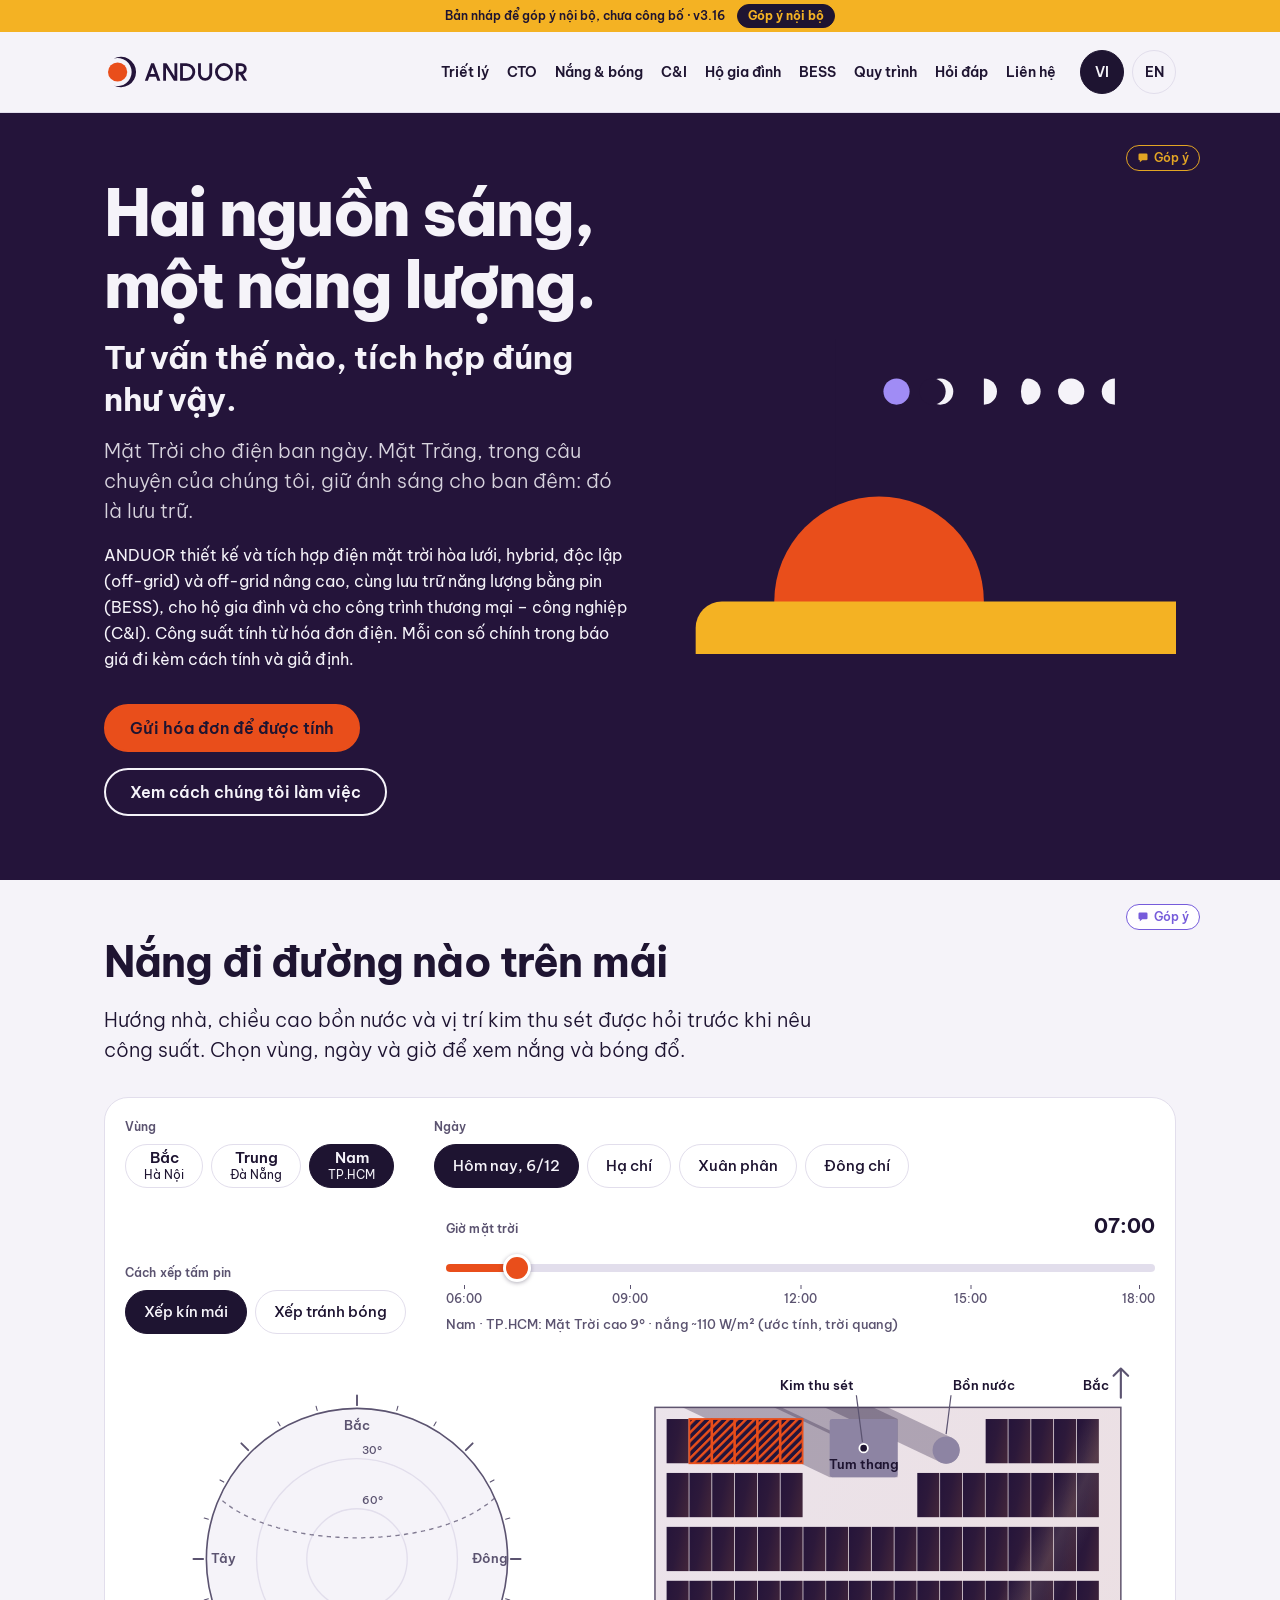
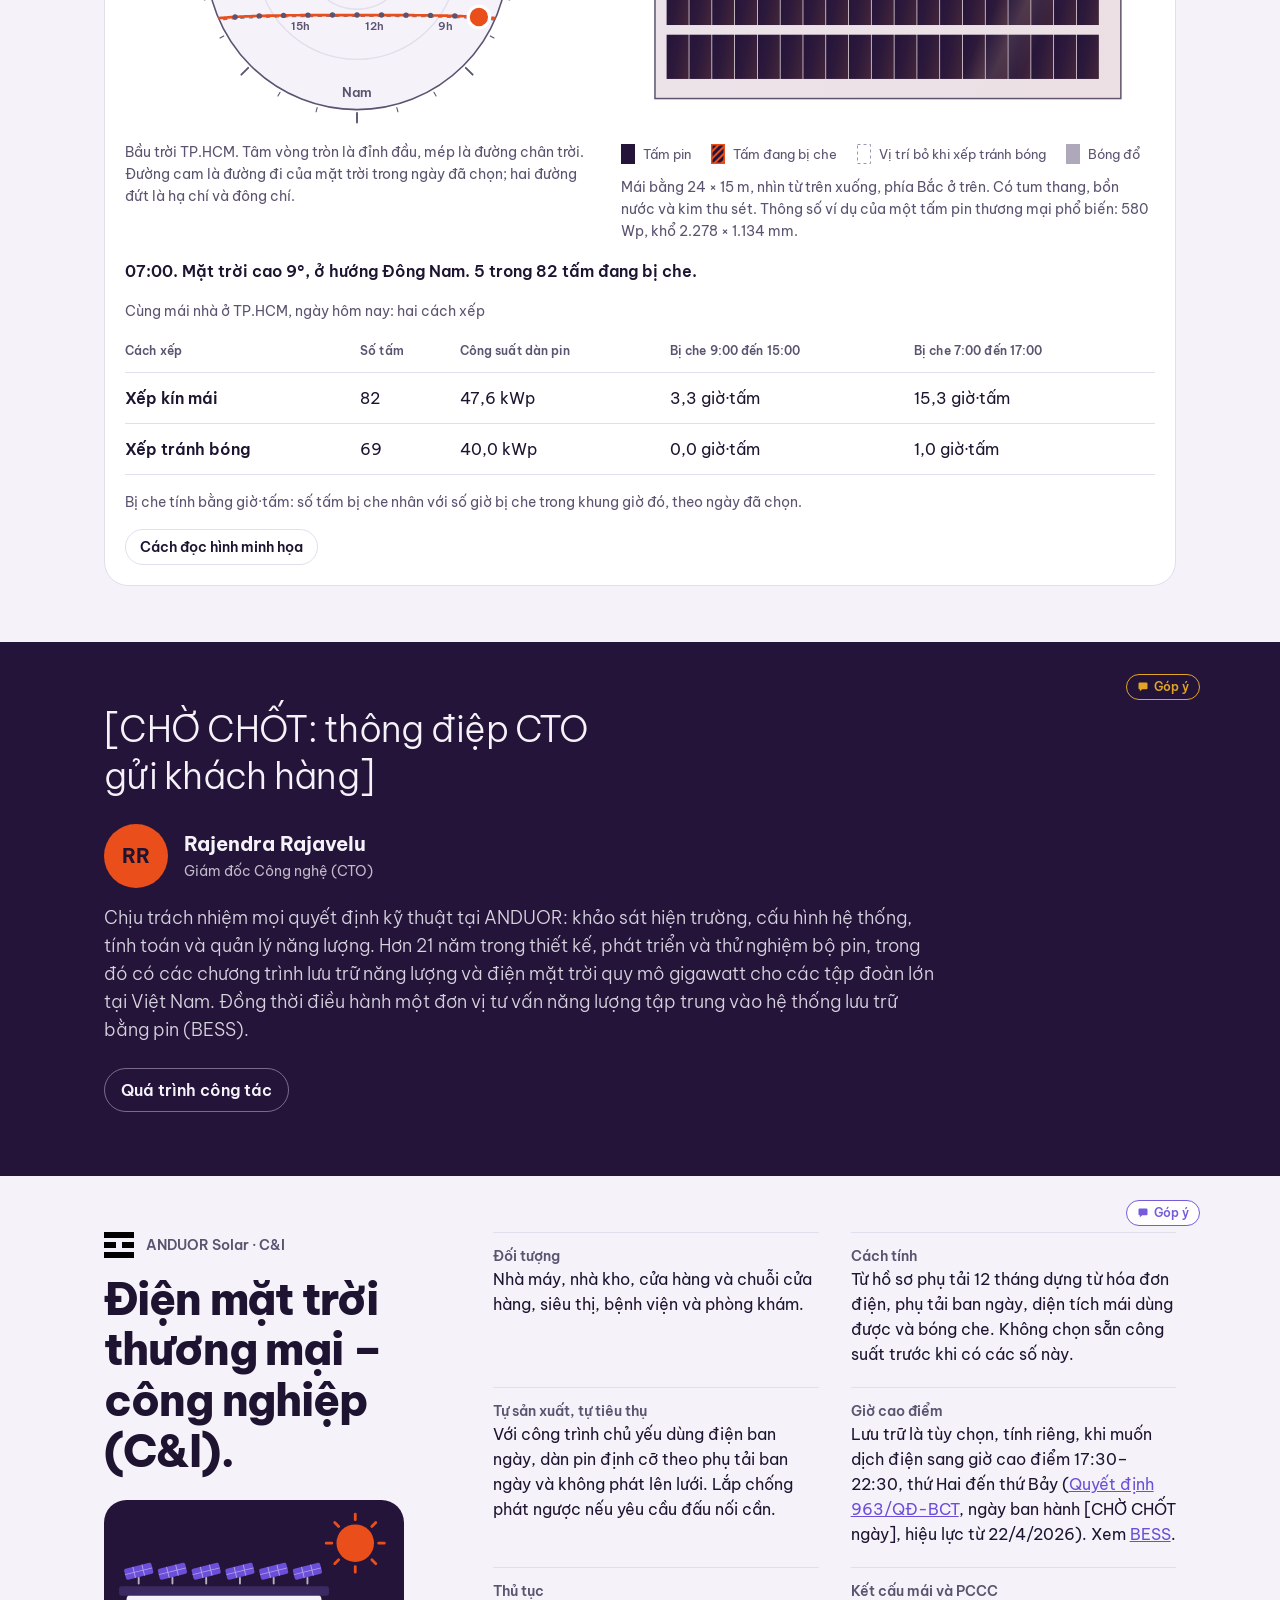
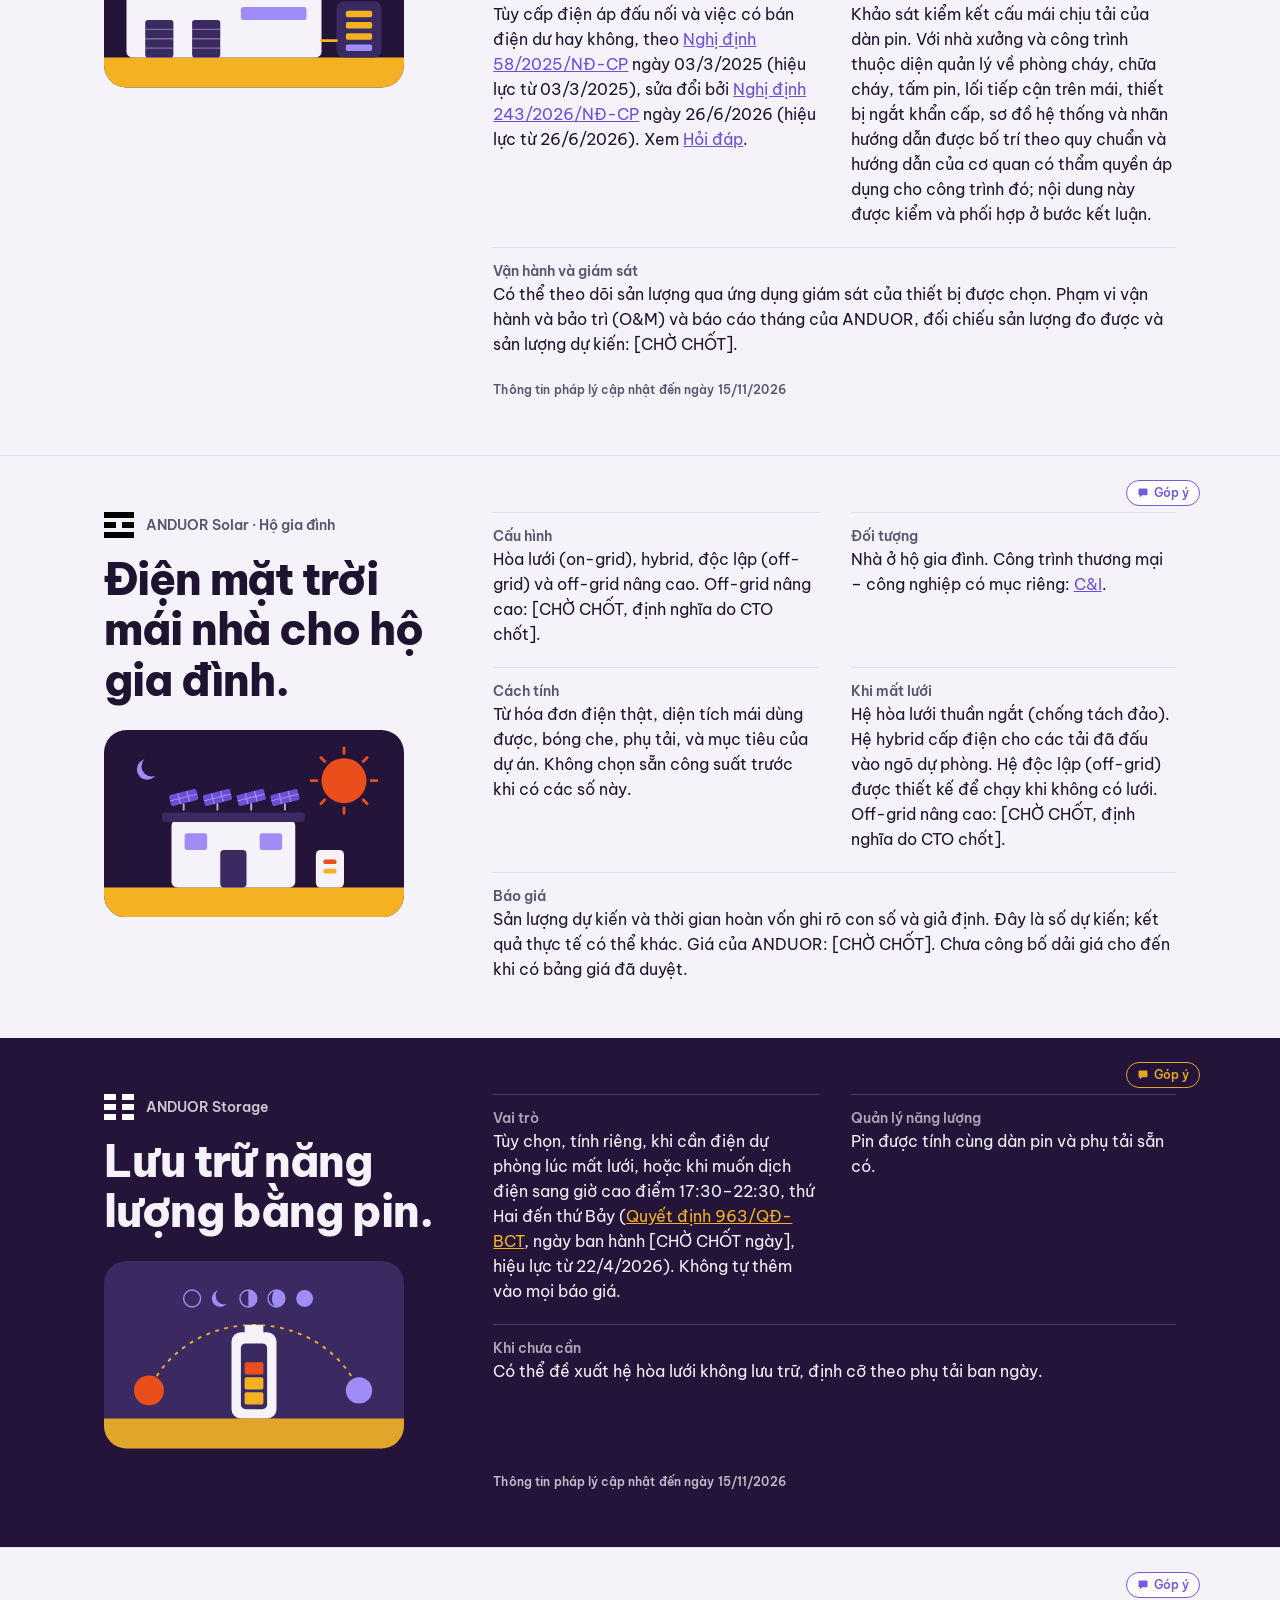
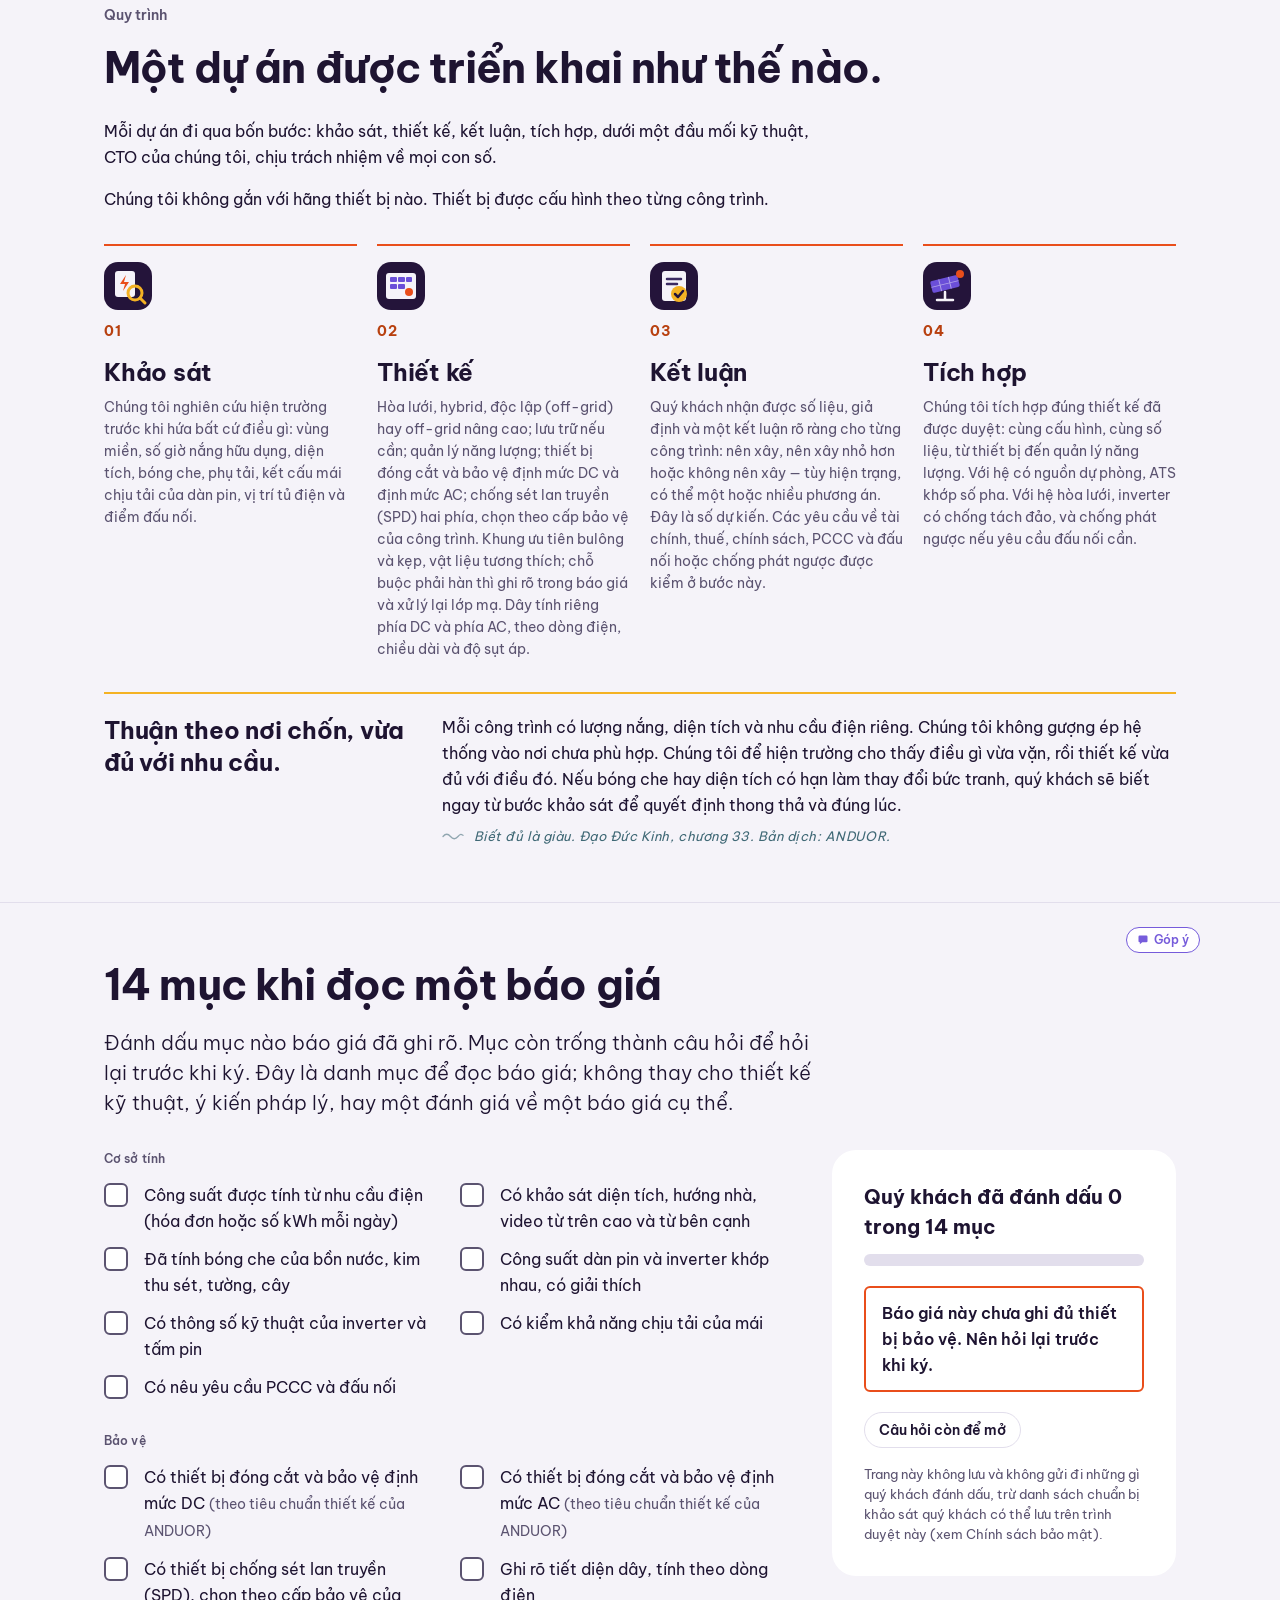
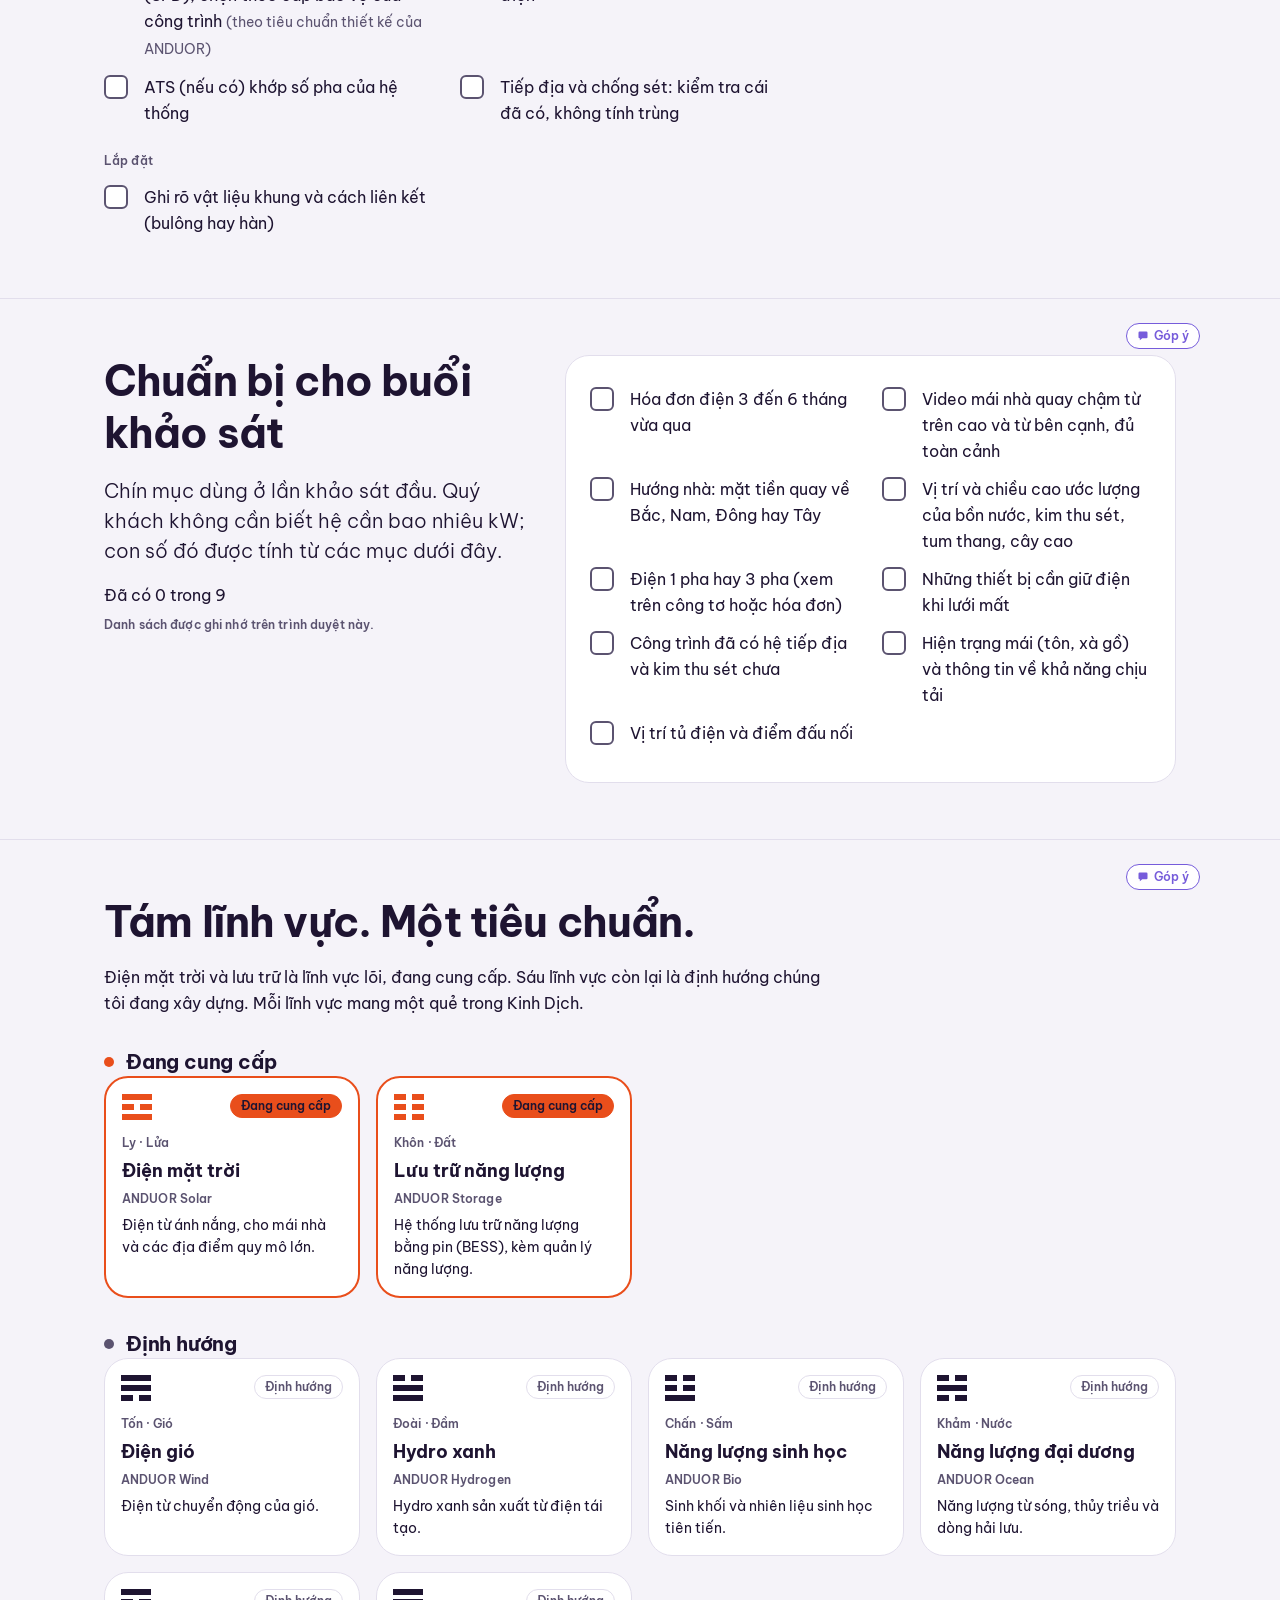
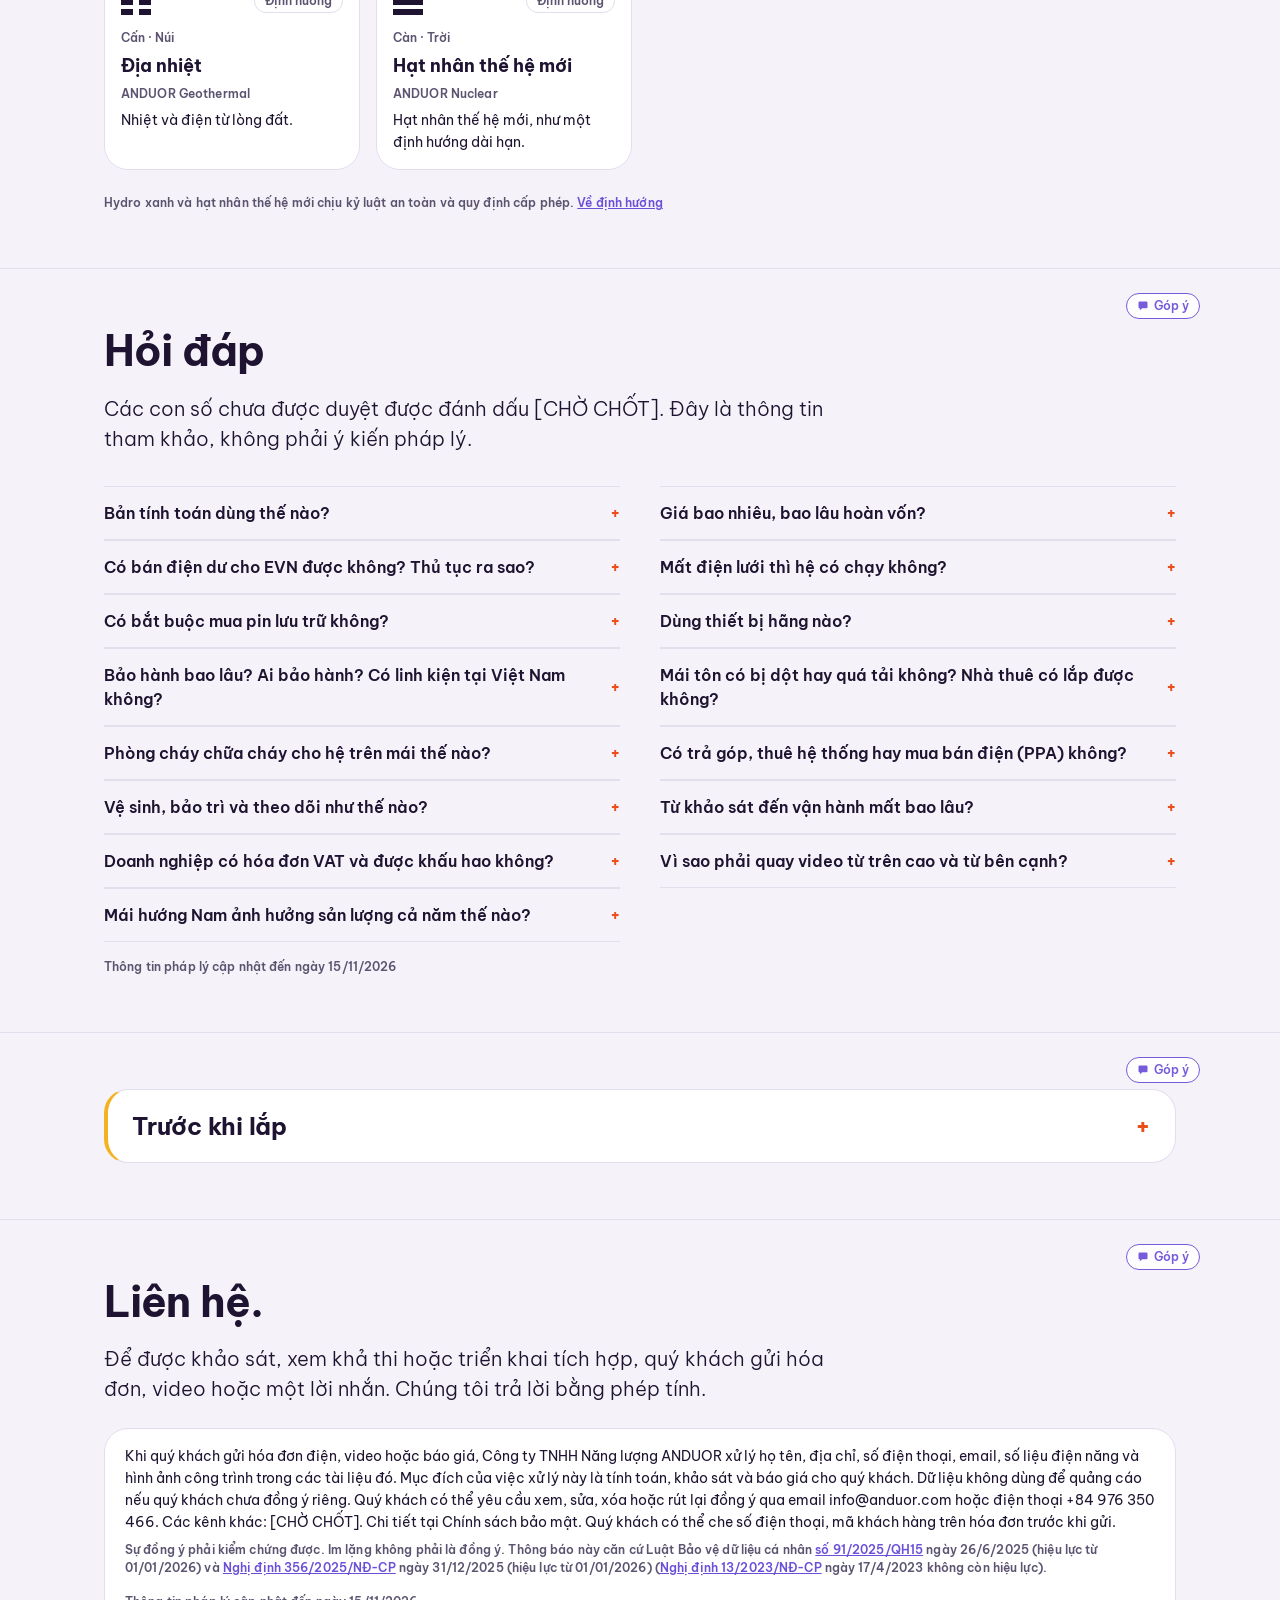
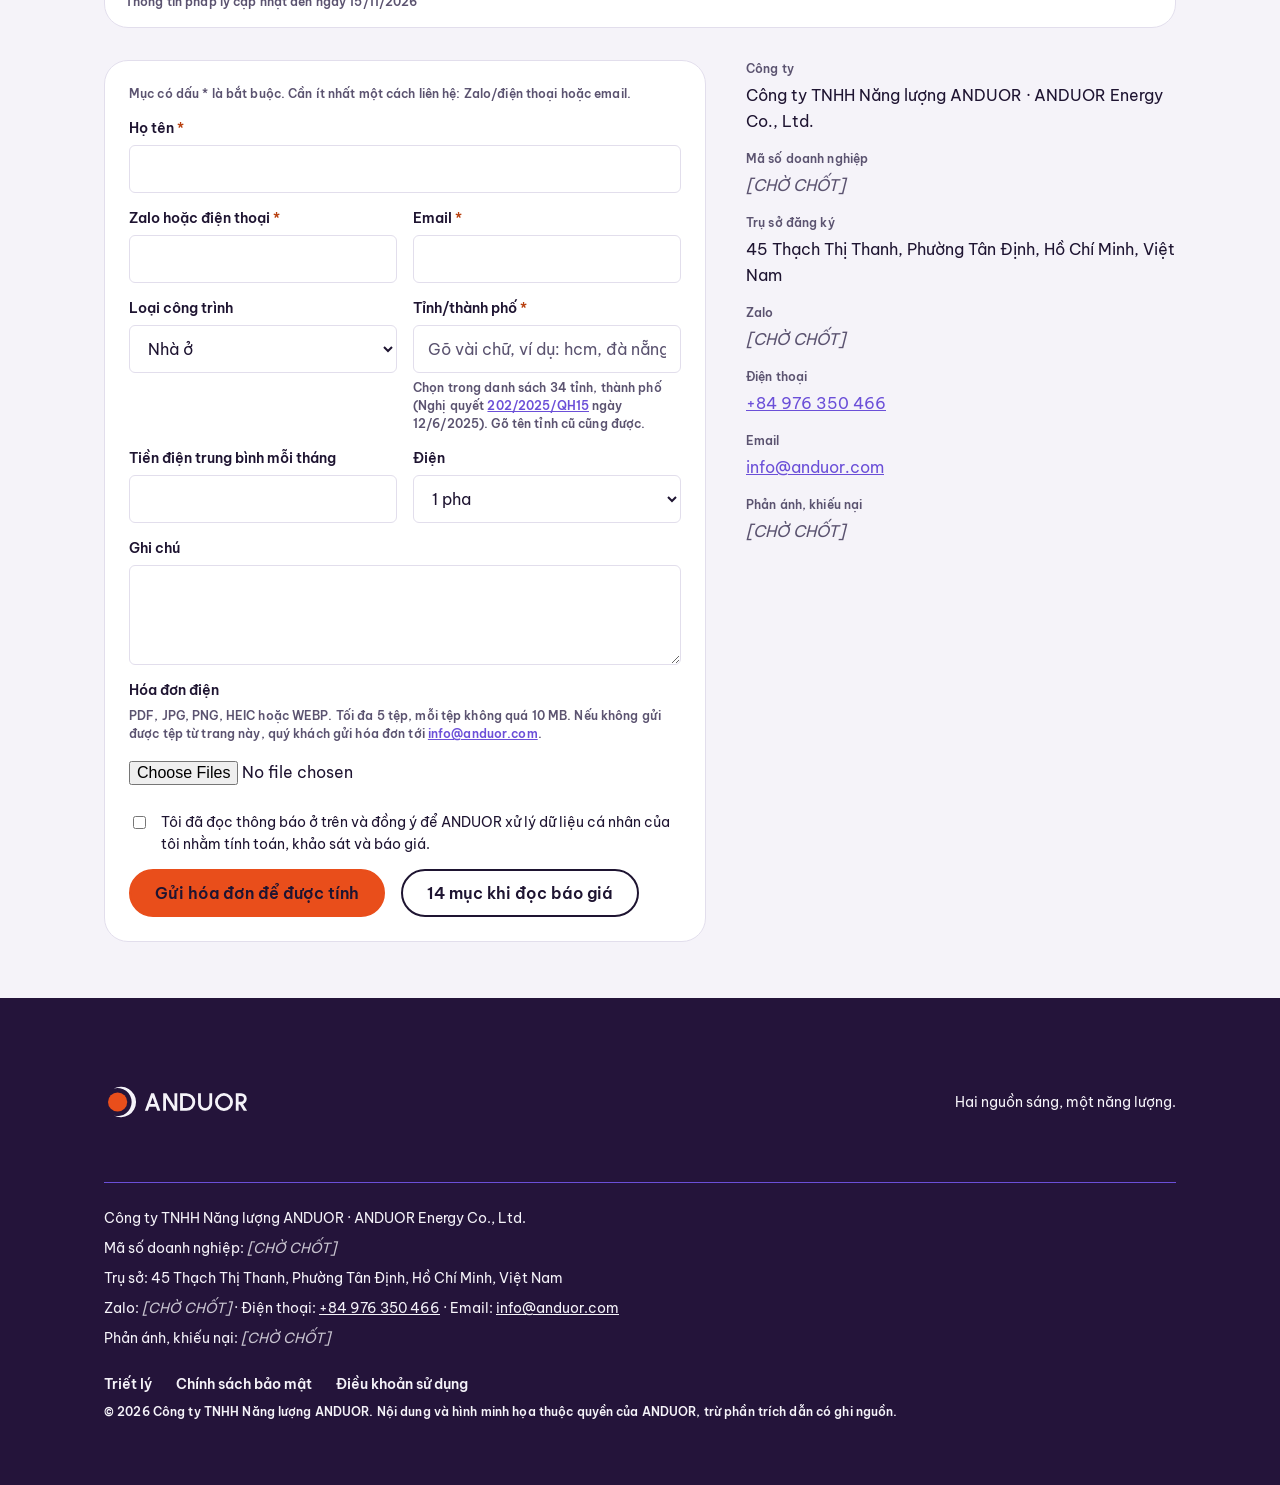
==== commit 721048df: "ANDUOR_API_v3.16.gs" ====
--- a/index.html
+++ b/index.html
@@ -20,7 +20,7 @@
 <script type="application/ld+json">{"@context":"https://schema.org","@type":"Organization","name":"ANDUOR","legalName":"ANDUOR Energy Co., Ltd.","alternateName":"Công ty TNHH Năng lượng ANDUOR","url":"https://anduor.com","email":"info@anduor.com","telephone":"+84 976 350 466","slogan":"Two lights. One energy.","knowsAbout":["Solar energy","Battery energy storage systems"]}</script>
 </head>
 <body>
-<div class="draft-banner" role="note" data-page="index"><span class="draft-text"><span lang="en" data-l="en">Internal review draft, not published · v3.15</span><span lang="vi" data-l="vi">Bản nháp để góp ý nội bộ, chưa công bố · v3.15</span></span><button type="button" class="fb-open" data-fb-open aria-haspopup="dialog"><span class="fb-long"><span lang="en" data-l="en">Internal feedback</span><span lang="vi" data-l="vi">Góp ý nội bộ</span></span><span class="fb-short"><span lang="en" data-l="en">Feedback</span><span lang="vi" data-l="vi">Góp ý</span></span></button></div>
+<div class="draft-banner" role="note" data-page="index"><span class="draft-text"><span lang="en" data-l="en">Internal review draft, not published · v3.16</span><span lang="vi" data-l="vi">Bản nháp để góp ý nội bộ, chưa công bố · v3.16</span></span><button type="button" class="fb-open" data-fb-open aria-haspopup="dialog"><span class="fb-long"><span lang="en" data-l="en">Internal feedback</span><span lang="vi" data-l="vi">Góp ý nội bộ</span></span><span class="fb-short"><span lang="en" data-l="en">Feedback</span><span lang="vi" data-l="vi">Góp ý</span></span></button></div>
 <a class="skip small w600" href="#main"><span lang="en" data-l="en">Skip to content</span><span lang="vi" data-l="vi">Chuyển đến nội dung</span></a>
 <header class="hd">
 <div class="wrap bar slim-nav">
@@ -63,15 +63,15 @@
 <section id="nang">
 <div class="wrap">
 <h2 class="headline" id="nang-title"><span lang="en" data-l="en">How sunlight moves across a roof</span><span lang="vi" data-l="vi">Nắng đi đường nào trên mái</span></h2>
-<p class="lead w720 mt24"><span lang="en" data-l="en">Roof orientation, the height of the water tank and the position of the lightning rod are asked before a capacity is stated. Choose a city, a date and an hour to see the shade.</span><span lang="vi" data-l="vi">Hướng nhà, chiều cao bồn nước và vị trí kim thu sét được hỏi trước khi nêu công suất. Chọn thành phố, ngày và giờ để xem bóng đổ.</span></p>
+<p class="lead w720 mt24"><span lang="en" data-l="en">Roof orientation, the height of the water tank and the position of the lightning rod are asked before a capacity is stated. Choose a region, a date and an hour to see the sunlight and the shade.</span><span lang="vi" data-l="vi">Hướng nhà, chiều cao bồn nước và vị trí kim thu sét được hỏi trước khi nêu công suất. Chọn vùng, ngày và giờ để xem nắng và bóng đổ.</span></p>
 <div class="instrument mt40">
 <div class="controls">
 <fieldset>
-<legend><span lang="en" data-l="en">City</span><span lang="vi" data-l="vi">Thành phố</span></legend>
-<div class="seg">
-<label><input type="radio" name="city" value="hcm" checked><span>TP.HCM</span></label>
-<label><input type="radio" name="city" value="dn"><span><span lang="en" data-l="en">Da Nang</span><span lang="vi" data-l="vi">Đà Nẵng</span></span></label>
-<label><input type="radio" name="city" value="hn"><span><span lang="en" data-l="en">Hanoi</span><span lang="vi" data-l="vi">Hà Nội</span></span></label>
+<legend><span lang="en" data-l="en">Region</span><span lang="vi" data-l="vi">Vùng</span></legend>
+<div class="seg seg-region">
+<label><input type="radio" name="city" value="hn"><span><span class="rg"><span lang="en" data-l="en">North</span><span lang="vi" data-l="vi">Bắc</span></span><span class="rg-city"><span lang="en" data-l="en">Hanoi</span><span lang="vi" data-l="vi">Hà Nội</span></span></span></label>
+<label><input type="radio" name="city" value="dn"><span><span class="rg"><span lang="en" data-l="en">Central</span><span lang="vi" data-l="vi">Trung</span></span><span class="rg-city"><span lang="en" data-l="en">Da Nang</span><span lang="vi" data-l="vi">Đà Nẵng</span></span></span></label>
+<label><input type="radio" name="city" value="hcm" checked><span><span class="rg"><span lang="en" data-l="en">South</span><span lang="vi" data-l="vi">Nam</span></span><span class="rg-city">TP.HCM</span></span></label>
 </div>
 </fieldset>
 <fieldset>
@@ -96,6 +96,7 @@
 <input type="range" id="t" min="6" max="18" step="0.25" value="9.5">
 </div>
 <div class="t-ticks" aria-hidden="true"><span style="left:calc(14px + (100% - 28px) * 0)">06:00</span><span style="left:calc(14px + (100% - 28px) * 0.25)">09:00</span><span style="left:calc(14px + (100% - 28px) * 0.5)">12:00</span><span style="left:calc(14px + (100% - 28px) * 0.75)">15:00</span><span style="left:calc(14px + (100% - 28px) * 1)">18:00</span></div>
+<p class="sun-read" id="sun-read"></p>
 </div>
 </div>
 <div class="figs">
@@ -452,5 +453,6 @@
 <script src="assets/mobile-nav.js"></script>
 <script src="assets/feedback.js"></script>
 <script src="assets/shade.js"></script>
+<script src="assets/hero-sky.js"></script>
 </body>
 </html>
--- a/assets/style.css
+++ b/assets/style.css
@@ -682,3 +682,36 @@
   .fig .time .time-row{margin-bottom:2px}
 }
 @media (prefers-reduced-motion:reduce){.t-bubble{transition:none}}
+
+/* ===== v3.16: ánh nắng trên tấm pin, chọn vùng Bắc / Trung / Nam ===== */
+.seg-region input+span{flex-direction:column;align-items:center;justify-content:center;gap:0;padding:4px 18px;line-height:18px}
+.seg-region .rg{font-size:15px;font-weight:600}
+.seg-region .rg-city{font-size:12px;font-weight:400;line-height:15px}
+.pv-light{pointer-events:none}
+.pv-lit{opacity:1;transition:opacity 160ms ease}
+.pv-lit.off{opacity:0}
+.roof-sun{pointer-events:none}
+.roof-night{fill:var(--night);pointer-events:none}
+.sun-read{margin:6px 0 0;font-size:13px;line-height:20px;font-weight:500;color:var(--ink-muted);font-variant-numeric:tabular-nums}
+@media (prefers-reduced-motion:reduce){.pv-lit{transition:none}}
+
+/* ===== v3.16: BẢN XEM THỬ nền bầu trời cho phần đầu trang (chỉ khi body.hero-bg, bật bằng ?hero=bg) ===== */
+.hero-bg .hero-full{position:relative;overflow:hidden;isolation:isolate;min-height:600px;background:#24143A}
+.hero-bg .hero-full > .wrap{position:relative;z-index:2}
+.hero-bg .hero-art{display:none}
+.hero-sky{position:absolute;inset:0;z-index:0;pointer-events:none}
+.hero-sky-svg{display:block;width:100%;height:100%}
+/* Lớp che sau chữ: máy tính che bên trái, để trống bầu trời bên phải */
+.hero-sky::after{content:"";position:absolute;inset:0;background:linear-gradient(90deg,rgba(36,20,58,.90) 0,rgba(36,20,58,.82) 38%,rgba(36,20,58,.35) 58%,rgba(36,20,58,0) 72%)}
+.hero-bg .hero-full{padding-bottom:120px}
+.hs-stars .tw{animation:hs-tw 5s ease-in-out infinite}
+@keyframes hs-tw{0%,100%{opacity:.25}50%{opacity:.85}}
+@media (min-width:900px){.hero-bg .hero-full .hero-text{grid-column:span 7}}
+@media (max-width:759px){
+  .hero-bg .hero-full{min-height:0;padding-bottom:200px}
+  /* Điện thoại: chữ chiếm cả bề ngang, che đều từ trên xuống, để lộ mái nhà dưới cùng */
+  .hero-sky::after{background:linear-gradient(180deg,rgba(36,20,58,.66) 0,rgba(36,20,58,.78) 10%,rgba(36,20,58,.78) calc(100% - 250px),rgba(36,20,58,0) calc(100% - 170px))}
+}
+@media (prefers-reduced-motion:reduce){.hs-stars .tw{animation:none}}
+/* Nút Góp ý nội bộ nằm trên bầu trời: nền đặc để chữ luôn rõ */
+.hero-bg .hero-full .fb-sec{background:#24143A;opacity:1}
--- a/assets/feedback.css
+++ b/assets/feedback.css
@@ -1,4 +1,4 @@
-/* Dải vàng nháp nội bộ (giống bản Apps Script v3.15) */
+/* Dải vàng nháp nội bộ (giống bản Apps Script v3.16) */
 .draft-banner{background:#F4B223;color:#1E1431;font:600 12px/18px var(--font);text-align:center;padding:4px 12px}
 /* v3.12–v3.13 — Góp ý nội bộ (chỉ bản Apps Script). Không dùng vh. */
 .draft-banner{position:sticky;top:0;z-index:12;display:flex;flex-wrap:wrap;align-items:center;justify-content:center;gap:2px 12px}
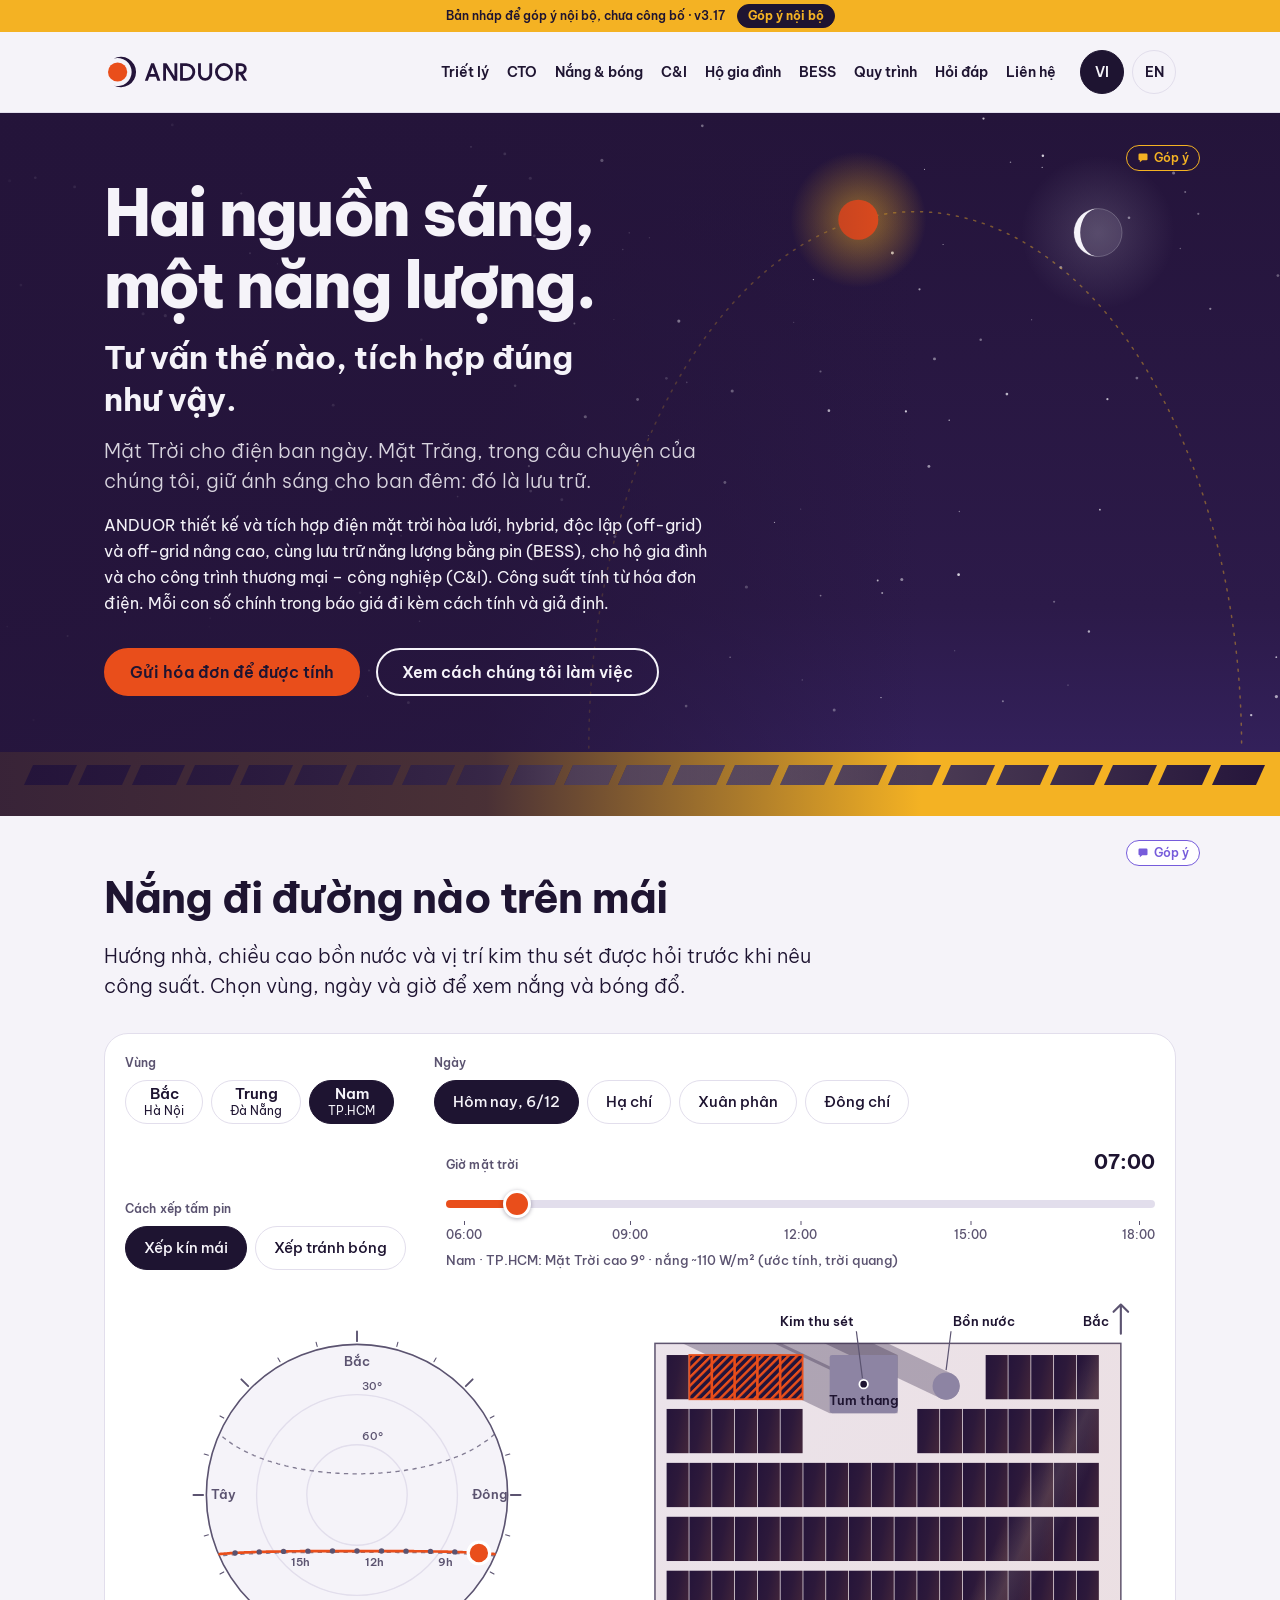
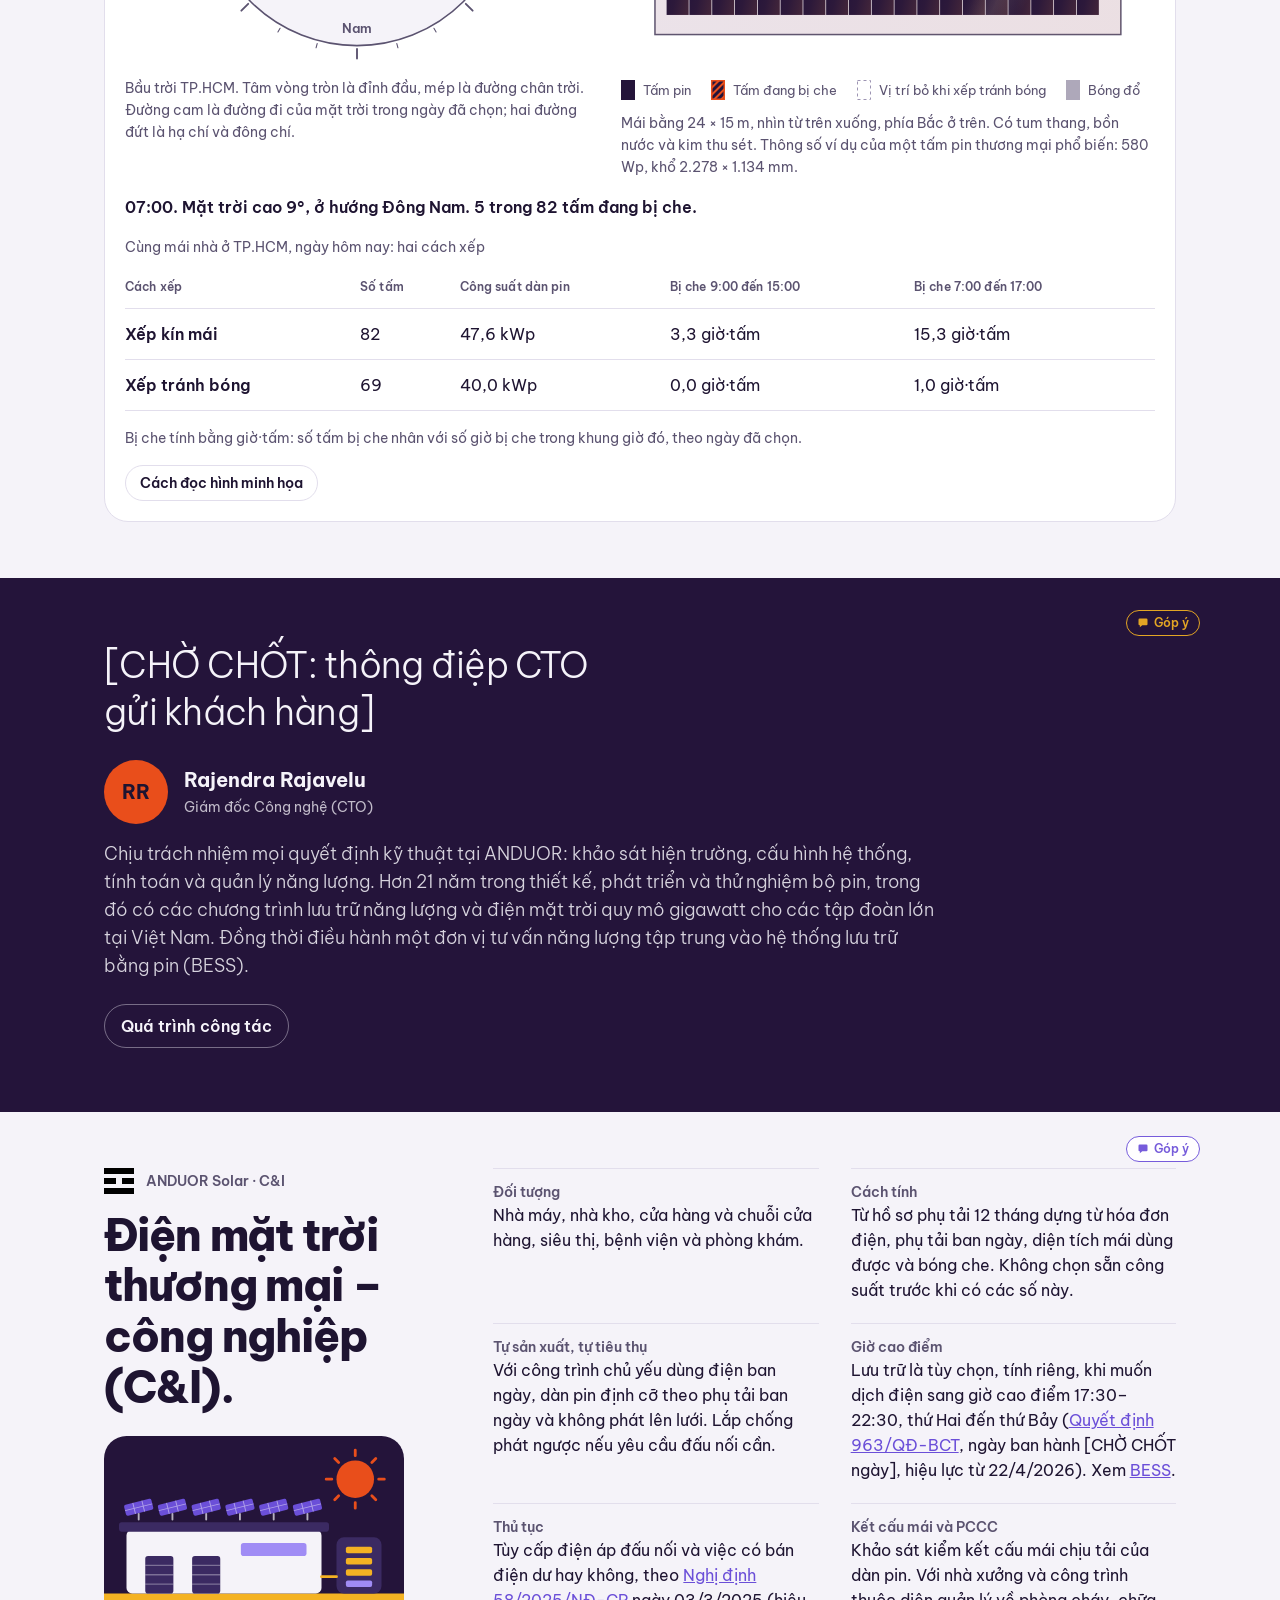
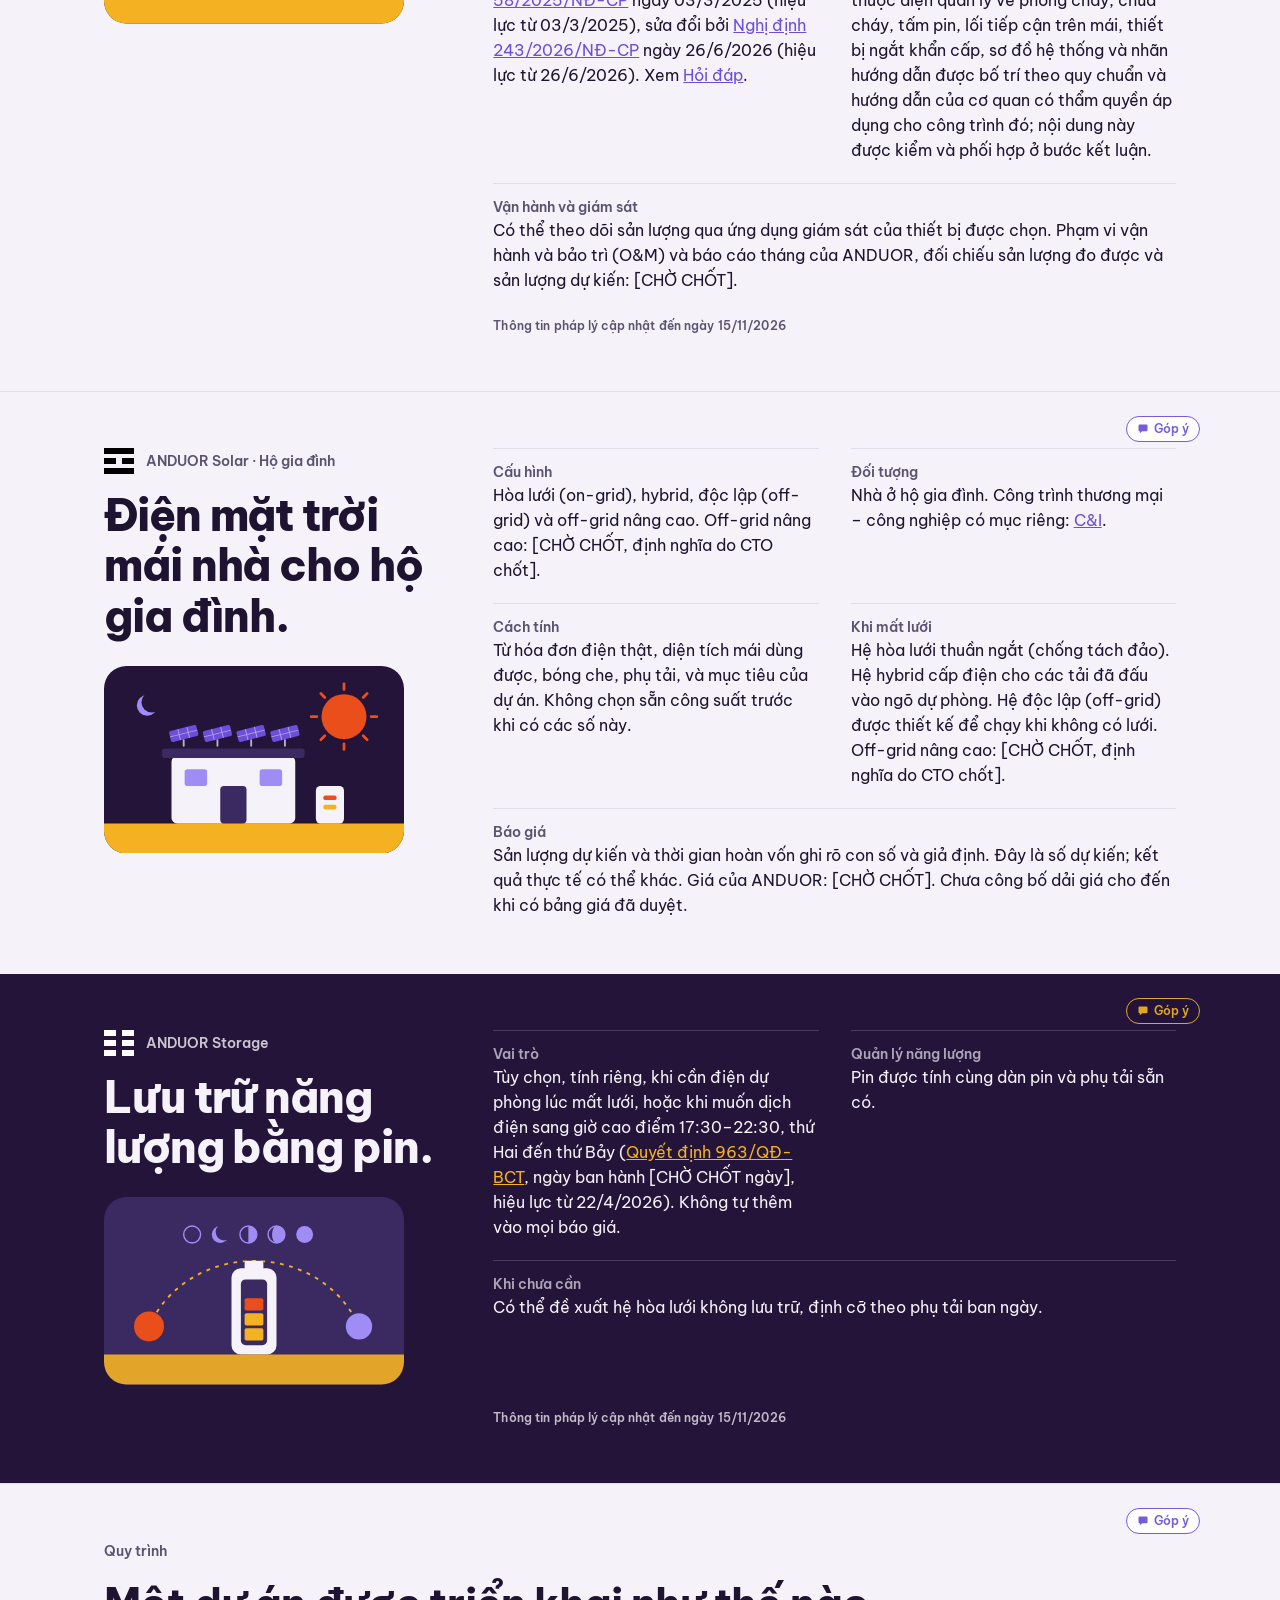
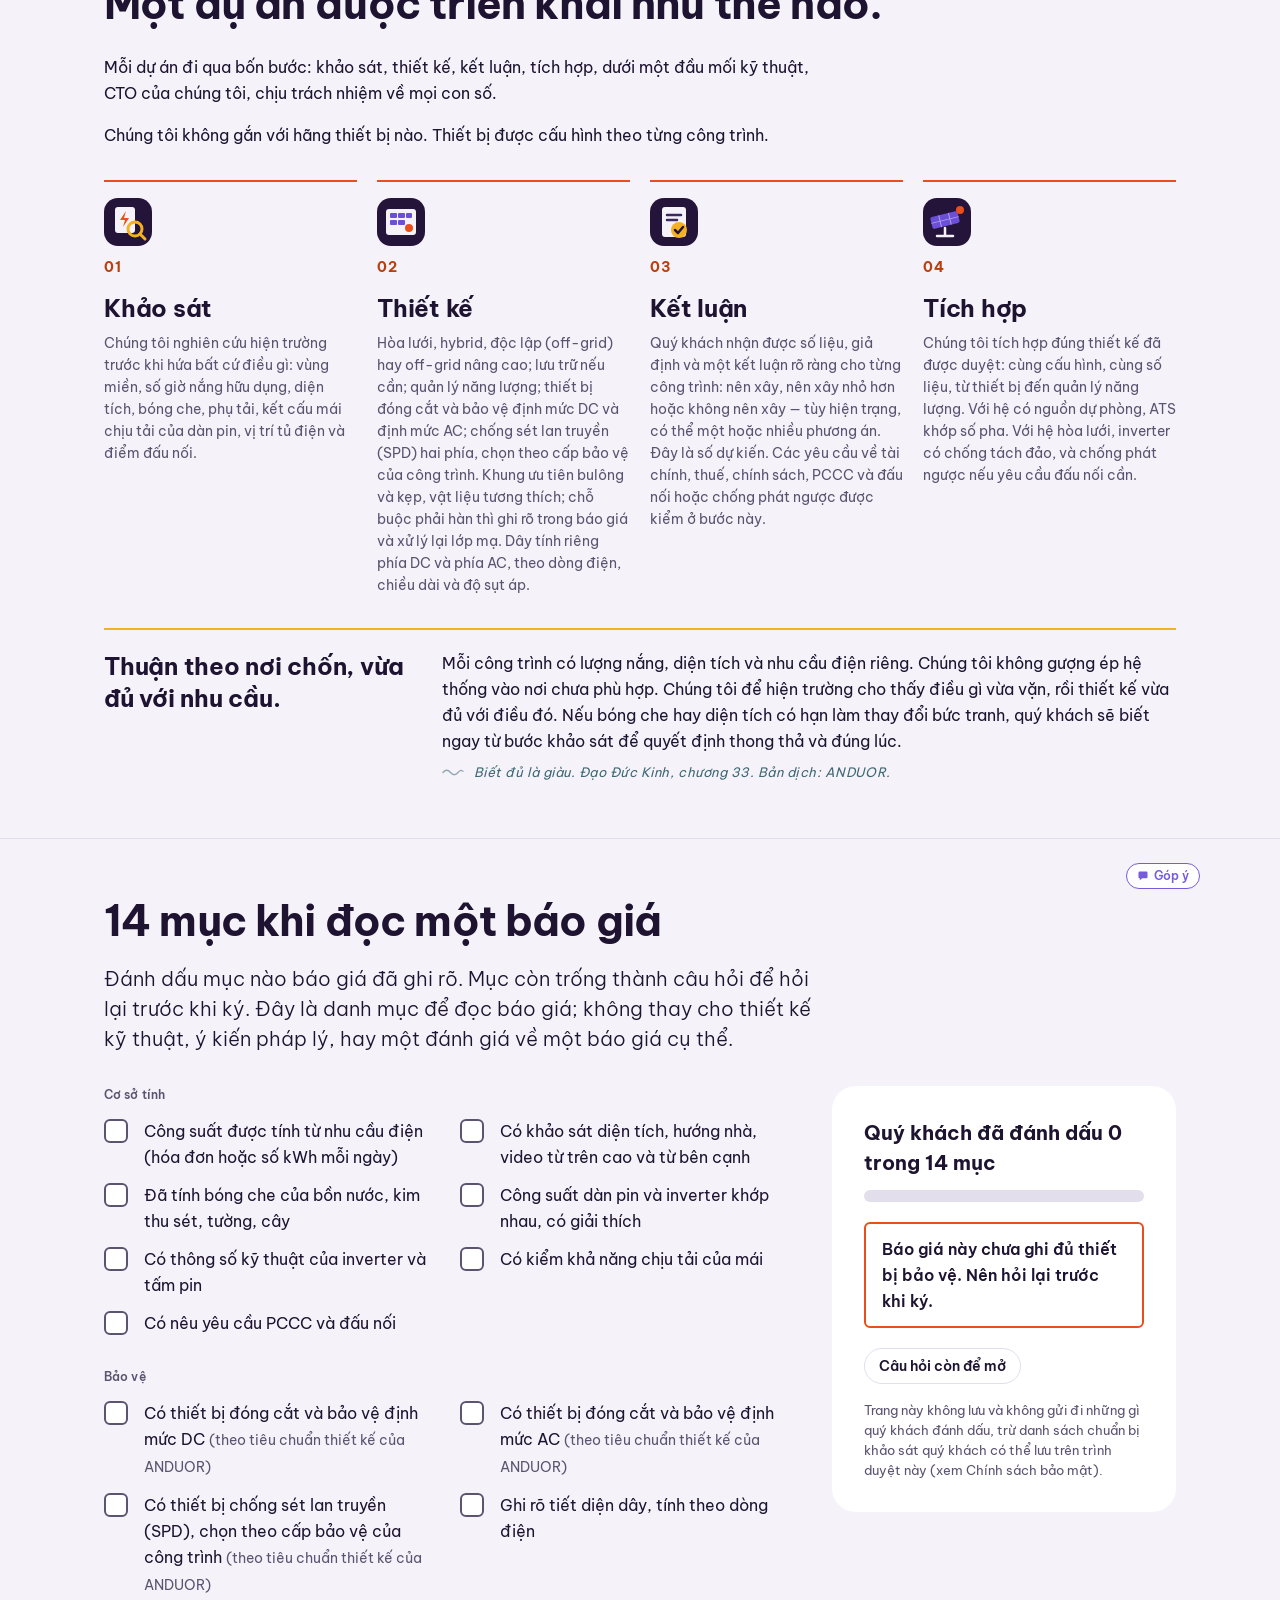
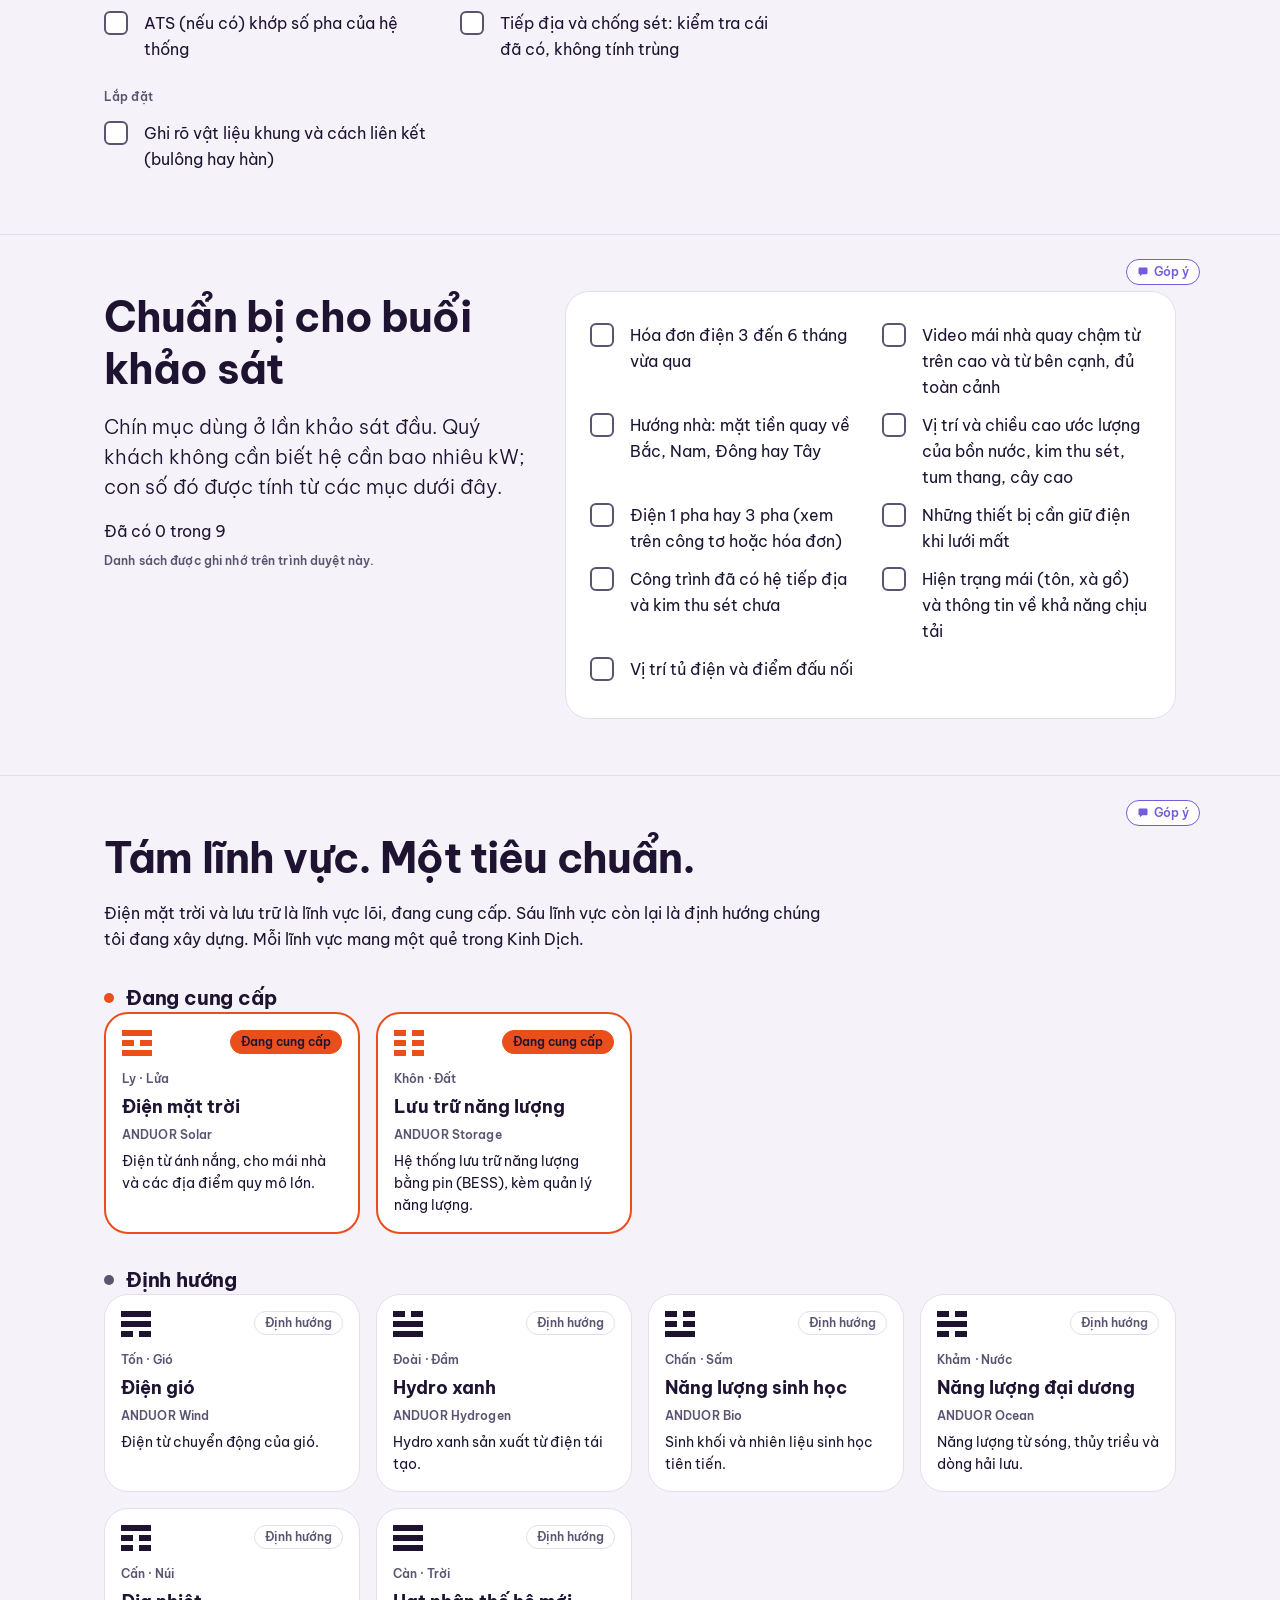
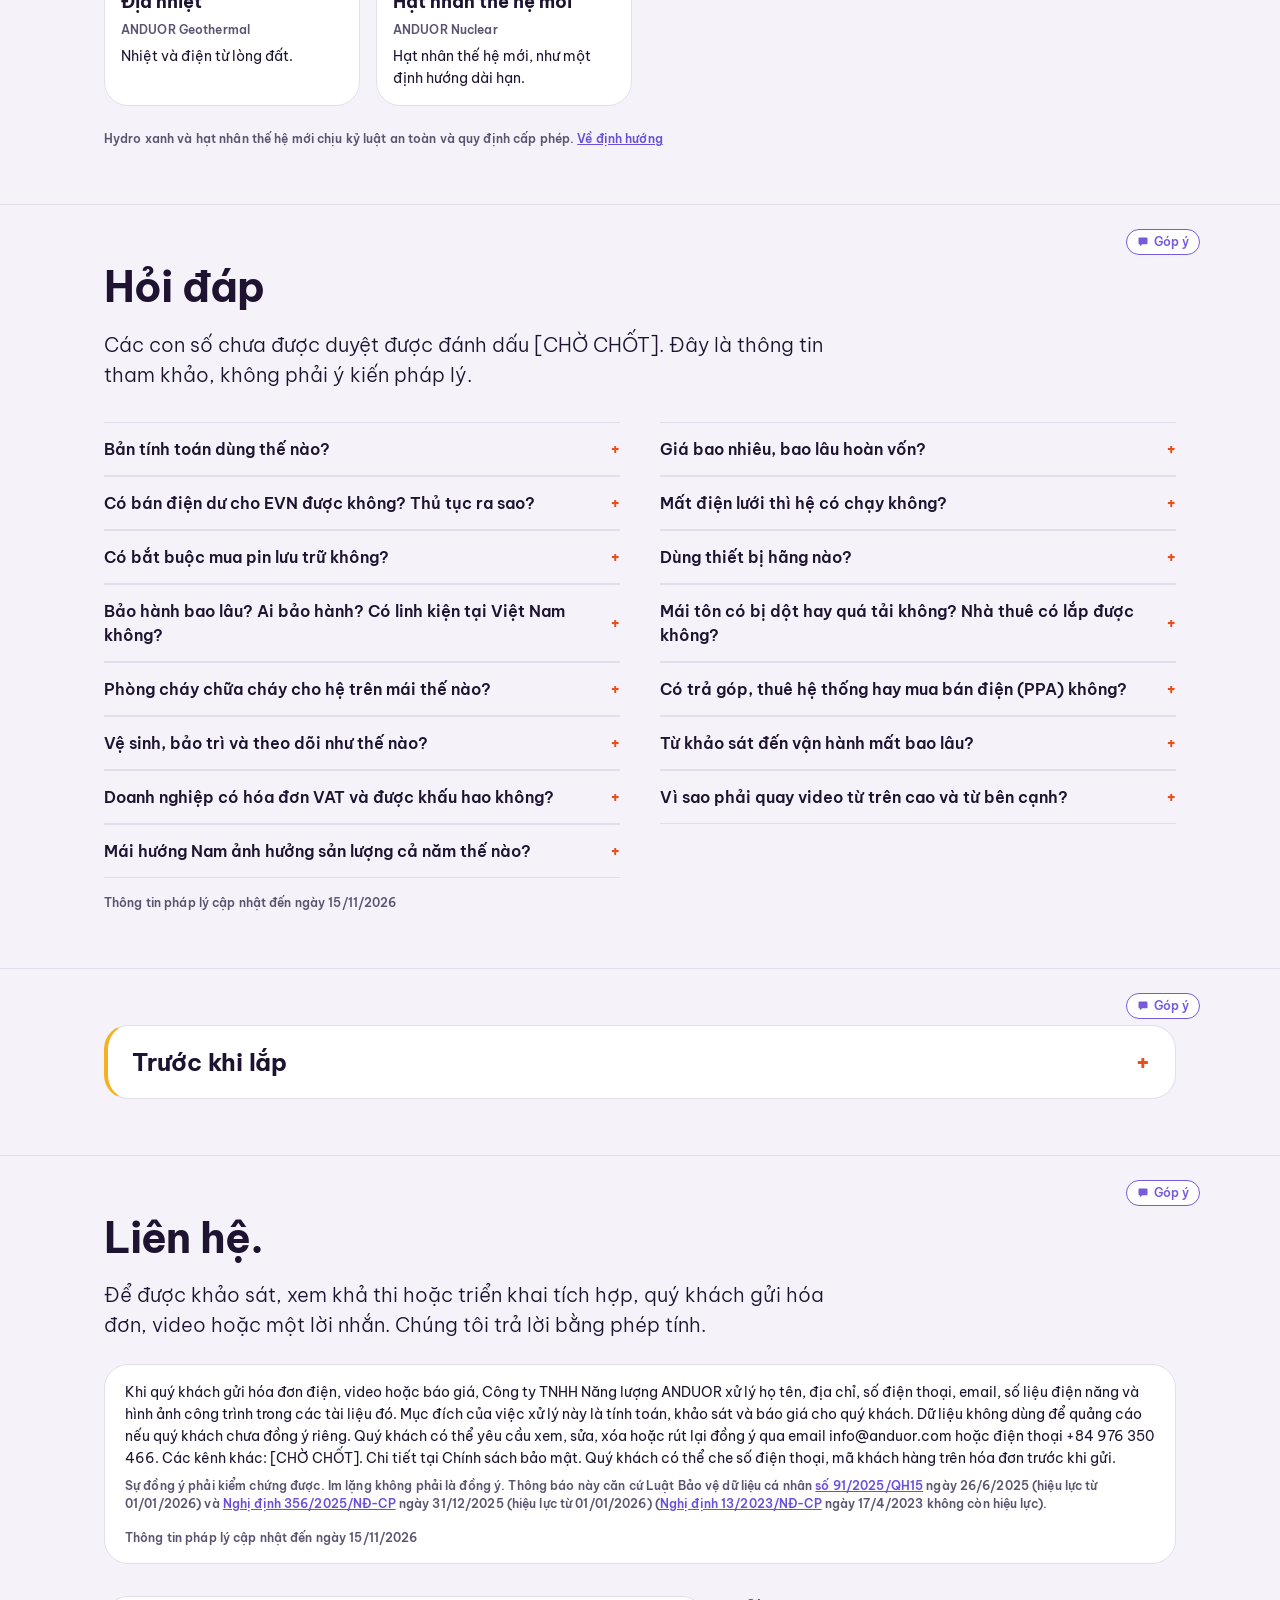
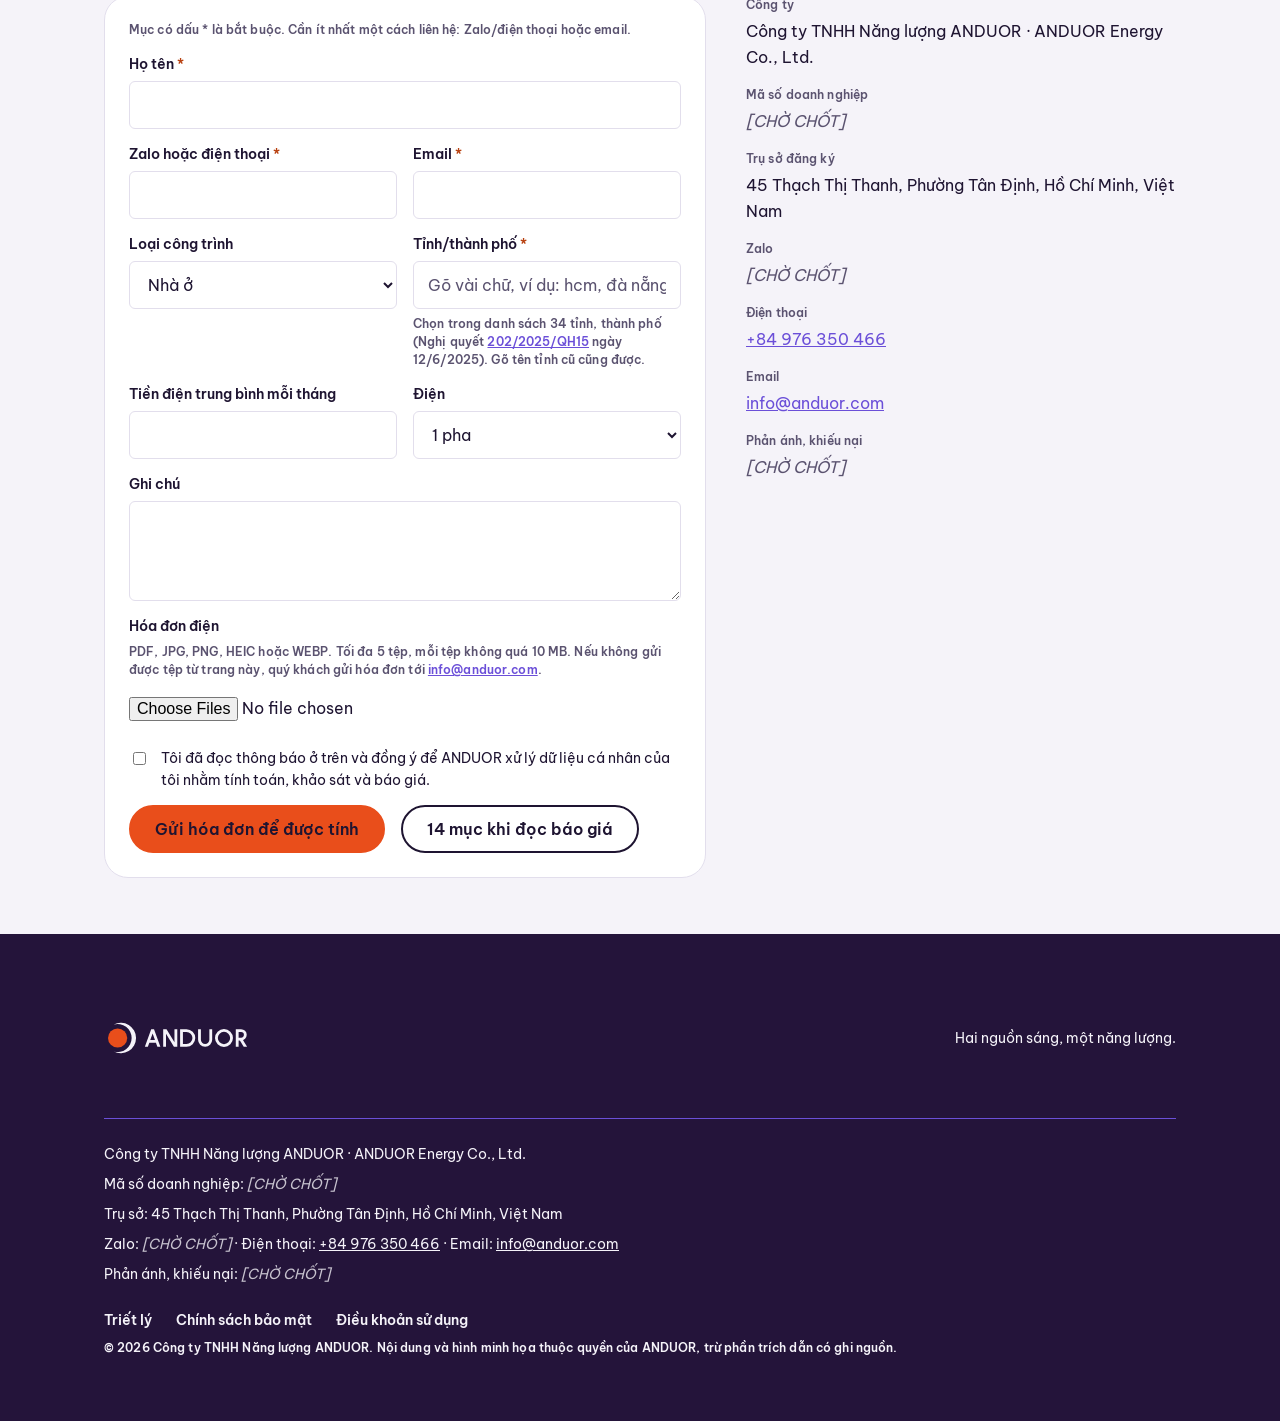
==== commit 9b9ddb2b: "ANDUOR_API_v3.17.gs" ====
--- a/index.html
+++ b/index.html
@@ -19,8 +19,8 @@
 <link rel="stylesheet" href="assets/feedback.css">
 <script type="application/ld+json">{"@context":"https://schema.org","@type":"Organization","name":"ANDUOR","legalName":"ANDUOR Energy Co., Ltd.","alternateName":"Công ty TNHH Năng lượng ANDUOR","url":"https://anduor.com","email":"info@anduor.com","telephone":"+84 976 350 466","slogan":"Two lights. One energy.","knowsAbout":["Solar energy","Battery energy storage systems"]}</script>
 </head>
-<body>
-<div class="draft-banner" role="note" data-page="index"><span class="draft-text"><span lang="en" data-l="en">Internal review draft, not published · v3.16</span><span lang="vi" data-l="vi">Bản nháp để góp ý nội bộ, chưa công bố · v3.16</span></span><button type="button" class="fb-open" data-fb-open aria-haspopup="dialog"><span class="fb-long"><span lang="en" data-l="en">Internal feedback</span><span lang="vi" data-l="vi">Góp ý nội bộ</span></span><span class="fb-short"><span lang="en" data-l="en">Feedback</span><span lang="vi" data-l="vi">Góp ý</span></span></button></div>
+<body class="hero-bg">
+<div class="draft-banner" role="note" data-page="index"><span class="draft-text"><span lang="en" data-l="en">Internal review draft, not published · v3.17</span><span lang="vi" data-l="vi">Bản nháp để góp ý nội bộ, chưa công bố · v3.17</span></span><button type="button" class="fb-open" data-fb-open aria-haspopup="dialog"><span class="fb-long"><span lang="en" data-l="en">Internal feedback</span><span lang="vi" data-l="vi">Góp ý nội bộ</span></span><span class="fb-short"><span lang="en" data-l="en">Feedback</span><span lang="vi" data-l="vi">Góp ý</span></span></button></div>
 <a class="skip small w600" href="#main"><span lang="en" data-l="en">Skip to content</span><span lang="vi" data-l="vi">Chuyển đến nội dung</span></a>
 <header class="hd">
 <div class="wrap bar slim-nav">
--- a/assets/style.css
+++ b/assets/style.css
@@ -695,22 +695,22 @@
 .sun-read{margin:6px 0 0;font-size:13px;line-height:20px;font-weight:500;color:var(--ink-muted);font-variant-numeric:tabular-nums}
 @media (prefers-reduced-motion:reduce){.pv-lit{transition:none}}
 
-/* ===== v3.16: BẢN XEM THỬ nền bầu trời cho phần đầu trang (chỉ khi body.hero-bg, bật bằng ?hero=bg) ===== */
+/* ===== v3.17: nền bầu trời là mặc định (body.hero-bg). ?hero=card hiện lại thẻ cũ để so sánh. ===== */
 .hero-bg .hero-full{position:relative;overflow:hidden;isolation:isolate;min-height:600px;background:#24143A}
 .hero-bg .hero-full > .wrap{position:relative;z-index:2}
 .hero-bg .hero-art{display:none}
 .hero-sky{position:absolute;inset:0;z-index:0;pointer-events:none}
 .hero-sky-svg{display:block;width:100%;height:100%}
-/* Lớp che sau chữ: máy tính che bên trái, để trống bầu trời bên phải */
+/* Lớp che sau chữ: máy tính che bên trái, để trống bầu trời bên phải (giữ như ảnh v3.16 ?hero=bg) */
 .hero-sky::after{content:"";position:absolute;inset:0;background:linear-gradient(90deg,rgba(36,20,58,.90) 0,rgba(36,20,58,.82) 38%,rgba(36,20,58,.35) 58%,rgba(36,20,58,0) 72%)}
 .hero-bg .hero-full{padding-bottom:120px}
 .hs-stars .tw{animation:hs-tw 5s ease-in-out infinite}
 @keyframes hs-tw{0%,100%{opacity:.25}50%{opacity:.85}}
 @media (min-width:900px){.hero-bg .hero-full .hero-text{grid-column:span 7}}
 @media (max-width:759px){
-  .hero-bg .hero-full{min-height:0;padding-bottom:200px}
-  /* Điện thoại: chữ chiếm cả bề ngang, che đều từ trên xuống, để lộ mái nhà dưới cùng */
-  .hero-sky::after{background:linear-gradient(180deg,rgba(36,20,58,.66) 0,rgba(36,20,58,.78) 10%,rgba(36,20,58,.78) calc(100% - 250px),rgba(36,20,58,0) calc(100% - 170px))}
+  /* Điện thoại: bầu trời phủ cả nền sau chữ; chỉ chừa mép dưới cho dải mái, không xếp cảnh trời dưới các nút */
+  .hero-bg .hero-full{min-height:0;padding-bottom:72px}
+  .hero-sky::after{background:linear-gradient(180deg,rgba(36,20,58,.68) 0,rgba(36,20,58,.78) 12%,rgba(36,20,58,.78) calc(100% - 88px),rgba(36,20,58,.28) calc(100% - 56px),rgba(36,20,58,0) calc(100% - 46px))}
 }
 @media (prefers-reduced-motion:reduce){.hs-stars .tw{animation:none}}
 /* Nút Góp ý nội bộ nằm trên bầu trời: nền đặc để chữ luôn rõ */
--- a/assets/feedback.css
+++ b/assets/feedback.css
@@ -1,4 +1,4 @@
-/* Dải vàng nháp nội bộ (giống bản Apps Script v3.16) */
+/* Dải vàng nháp nội bộ (giống bản Apps Script v3.17) */
 .draft-banner{background:#F4B223;color:#1E1431;font:600 12px/18px var(--font);text-align:center;padding:4px 12px}
 /* v3.12–v3.13 — Góp ý nội bộ (chỉ bản Apps Script). Không dùng vh. */
 .draft-banner{position:sticky;top:0;z-index:12;display:flex;flex-wrap:wrap;align-items:center;justify-content:center;gap:2px 12px}
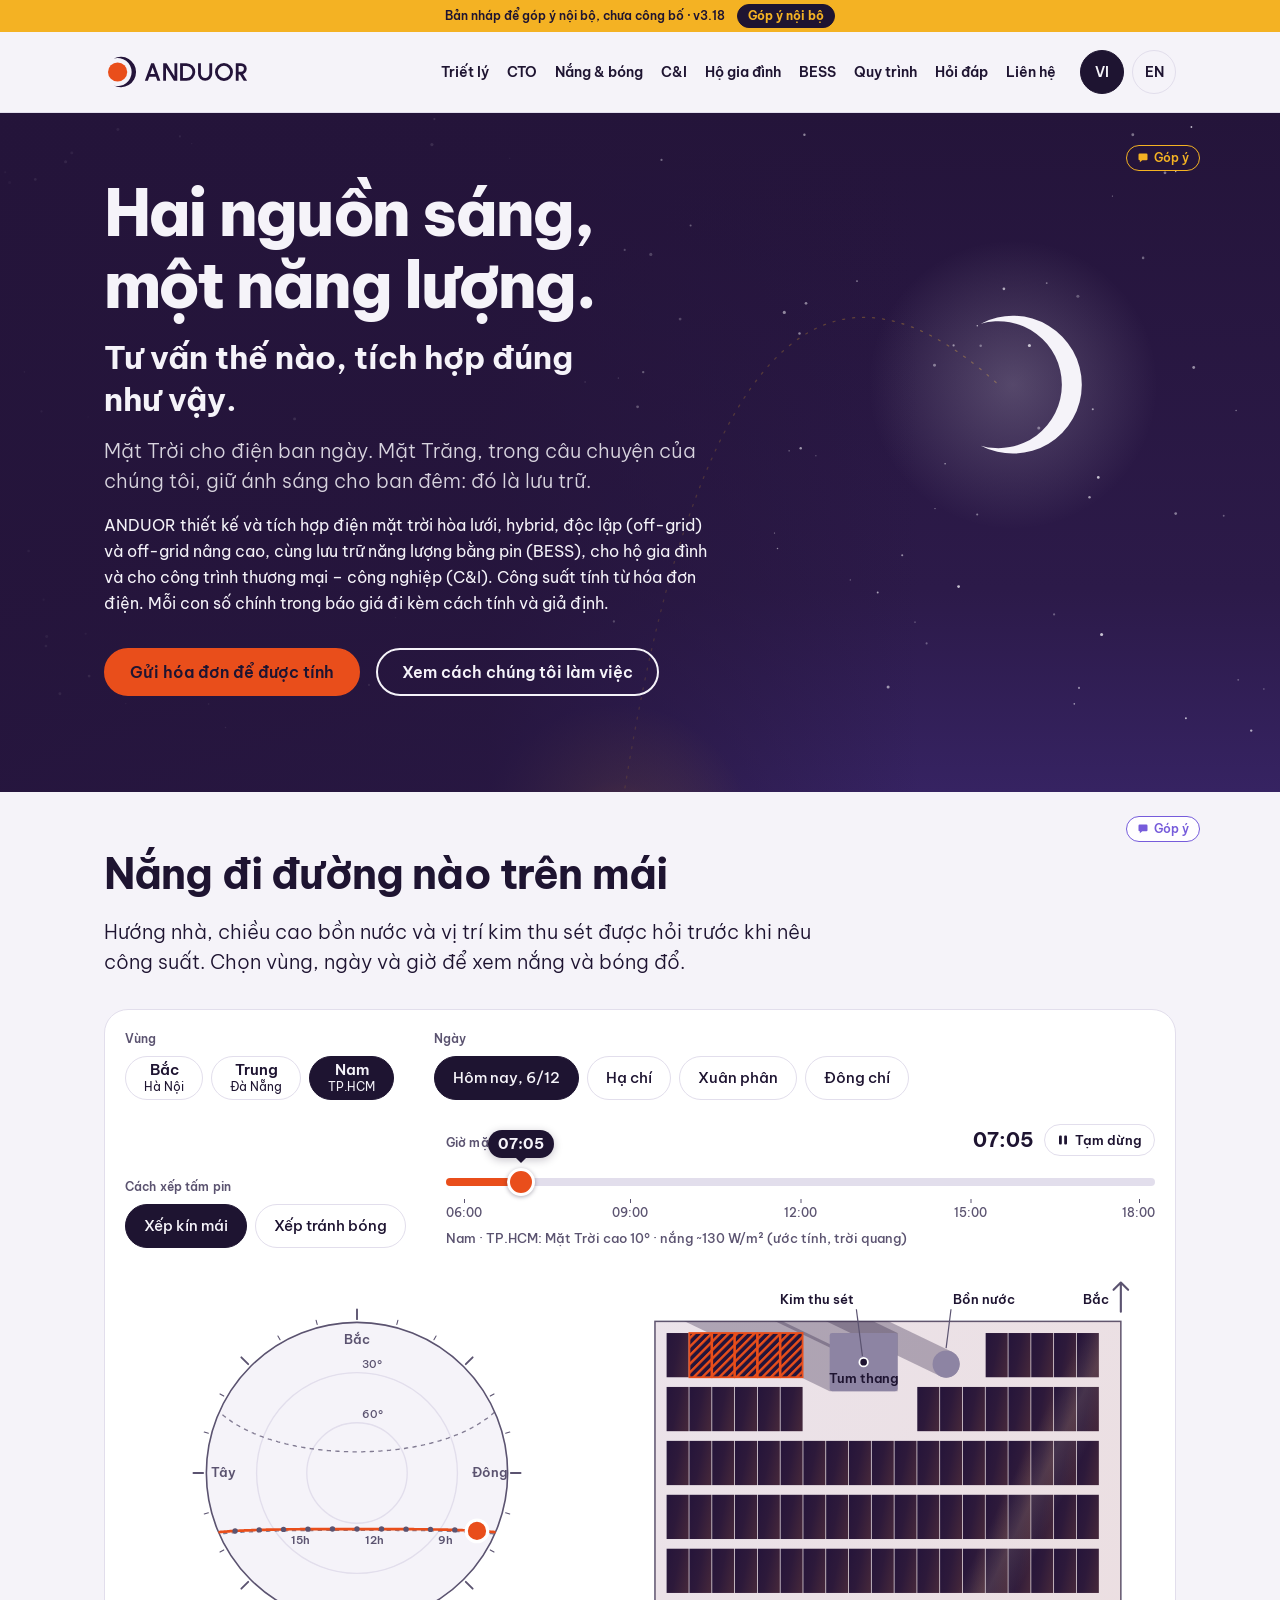
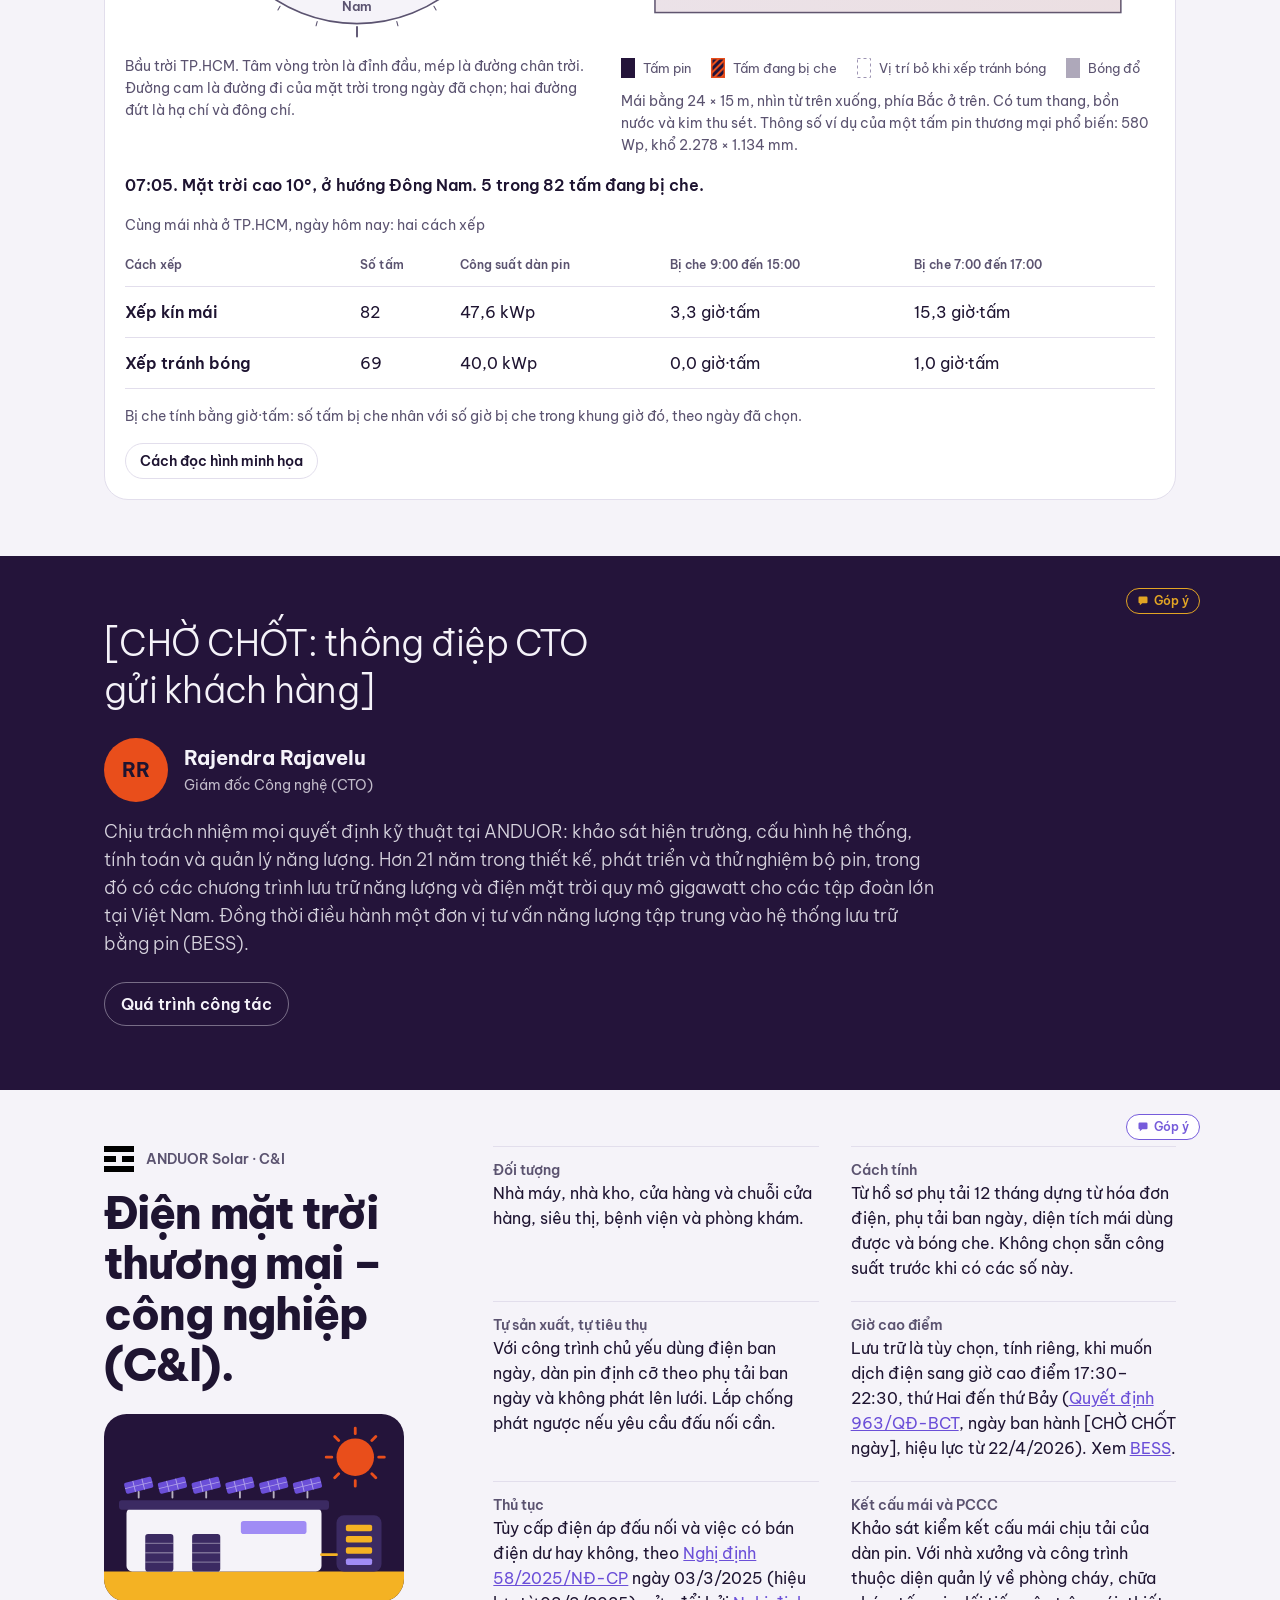
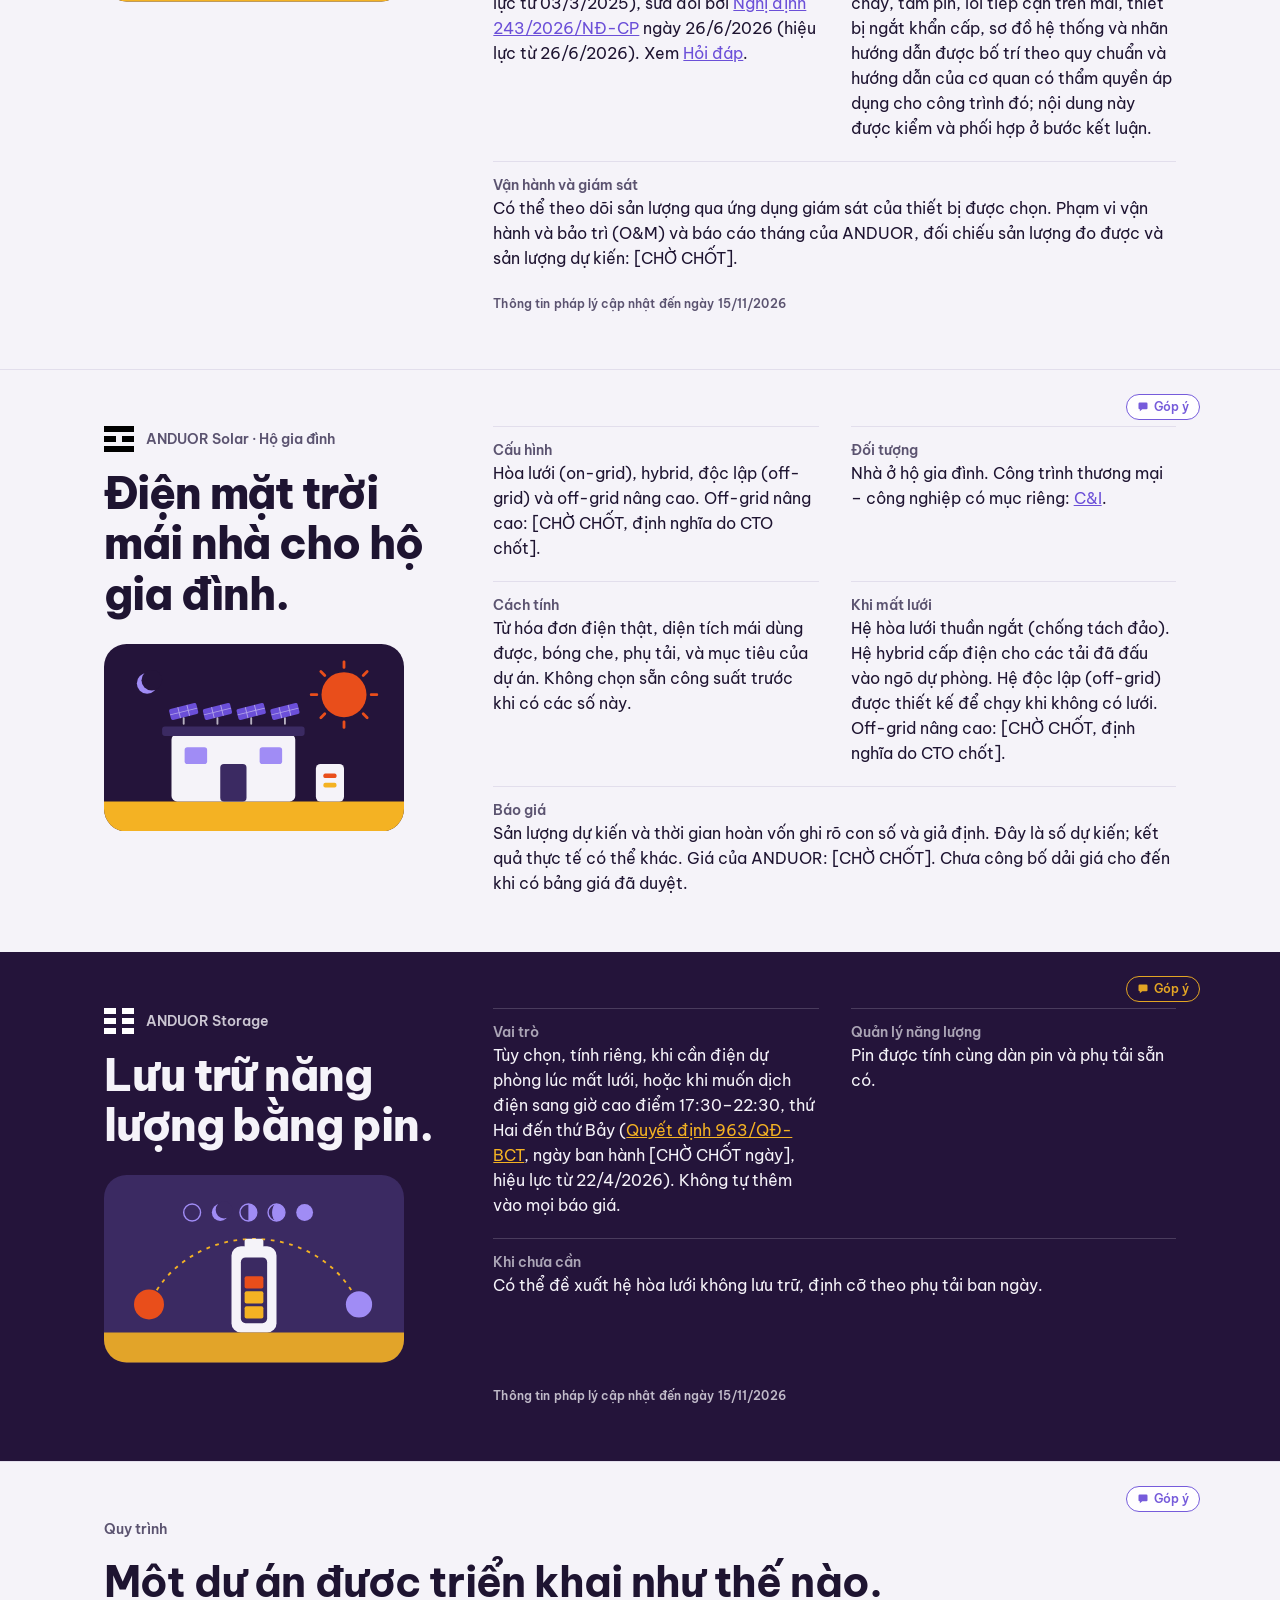
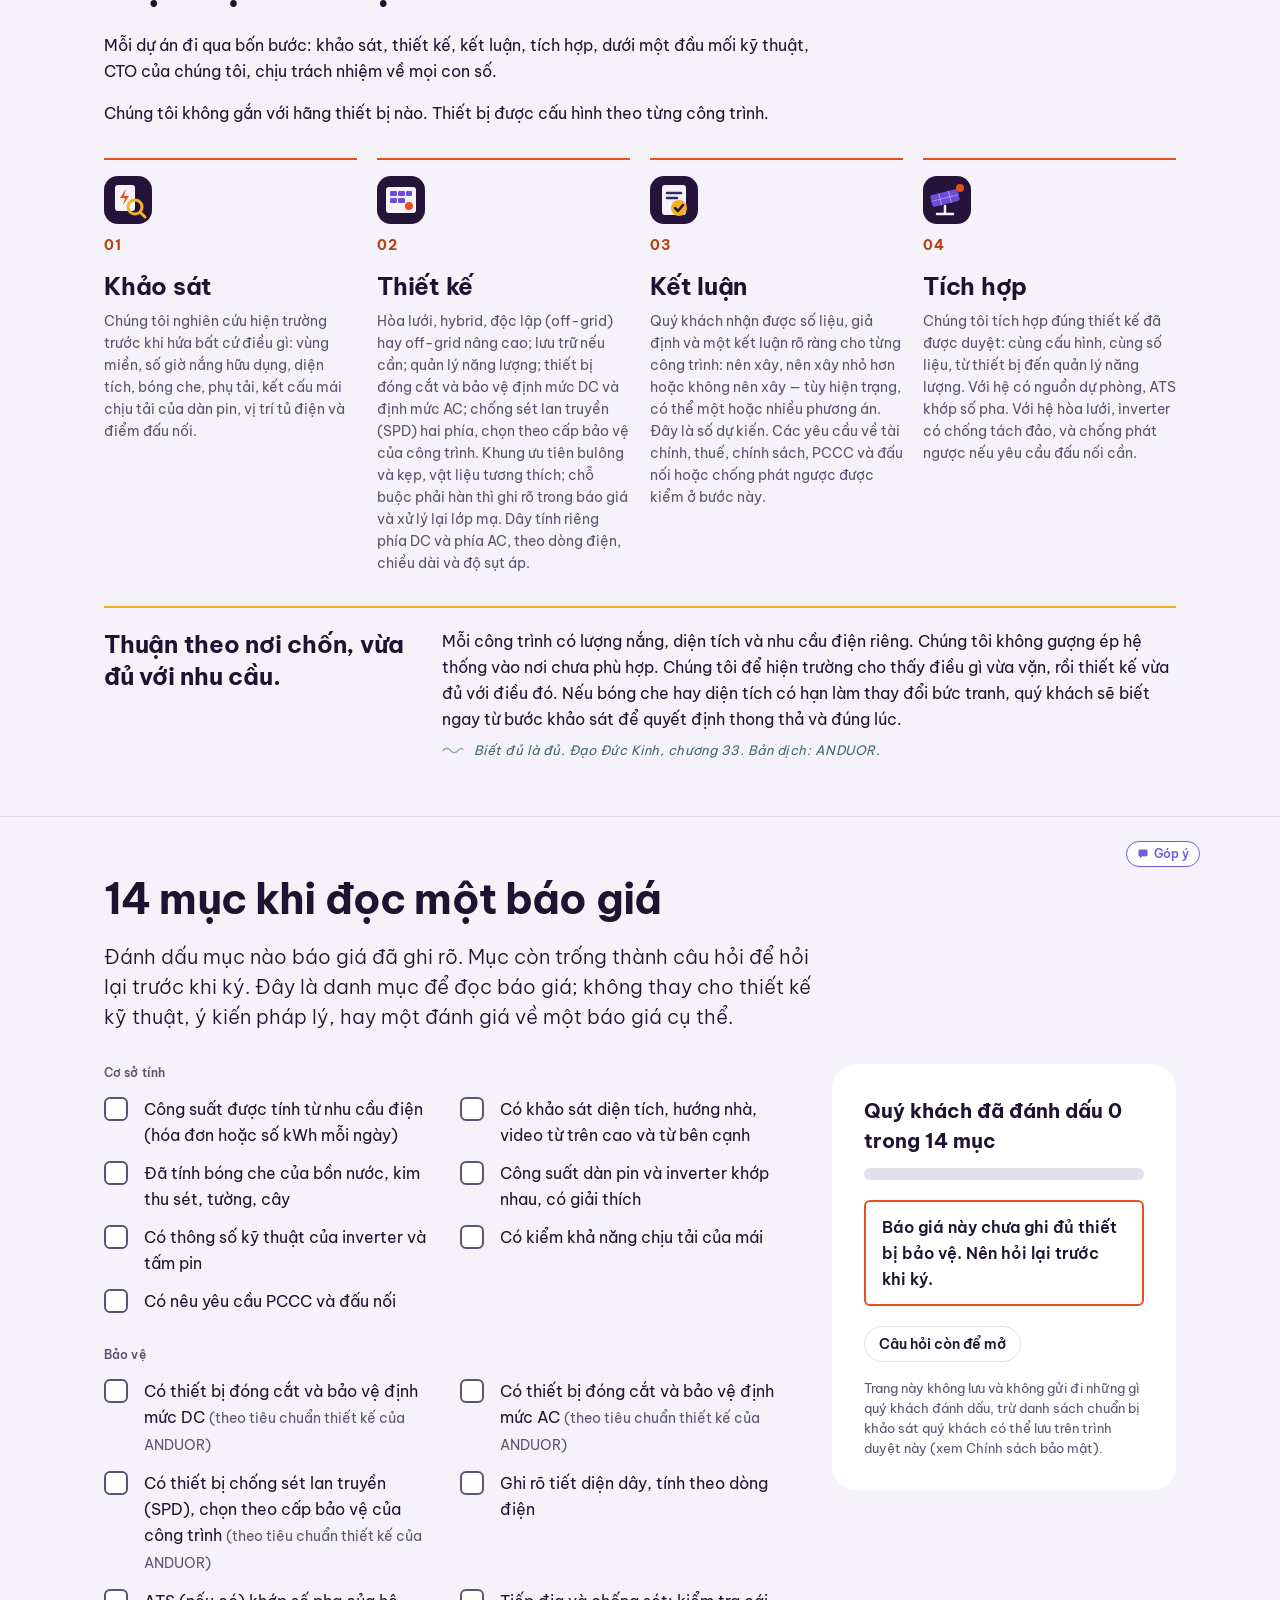
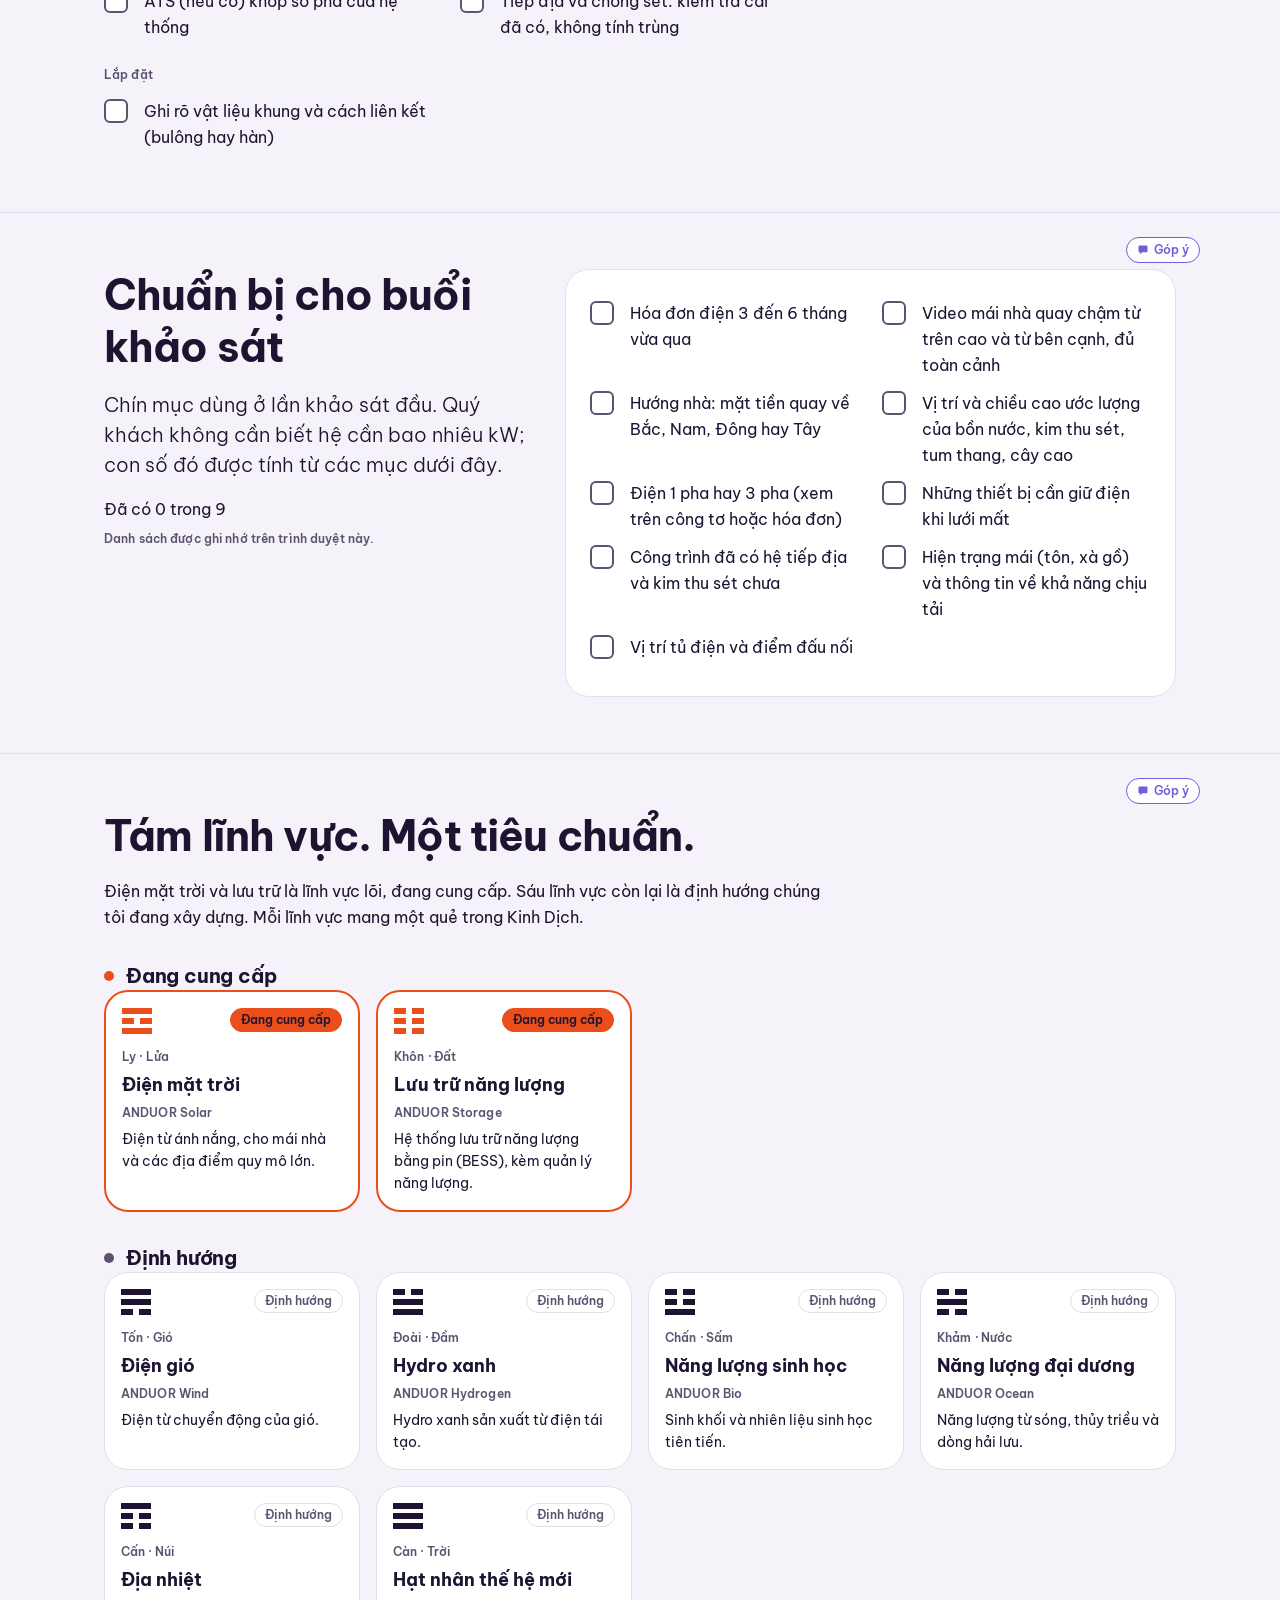
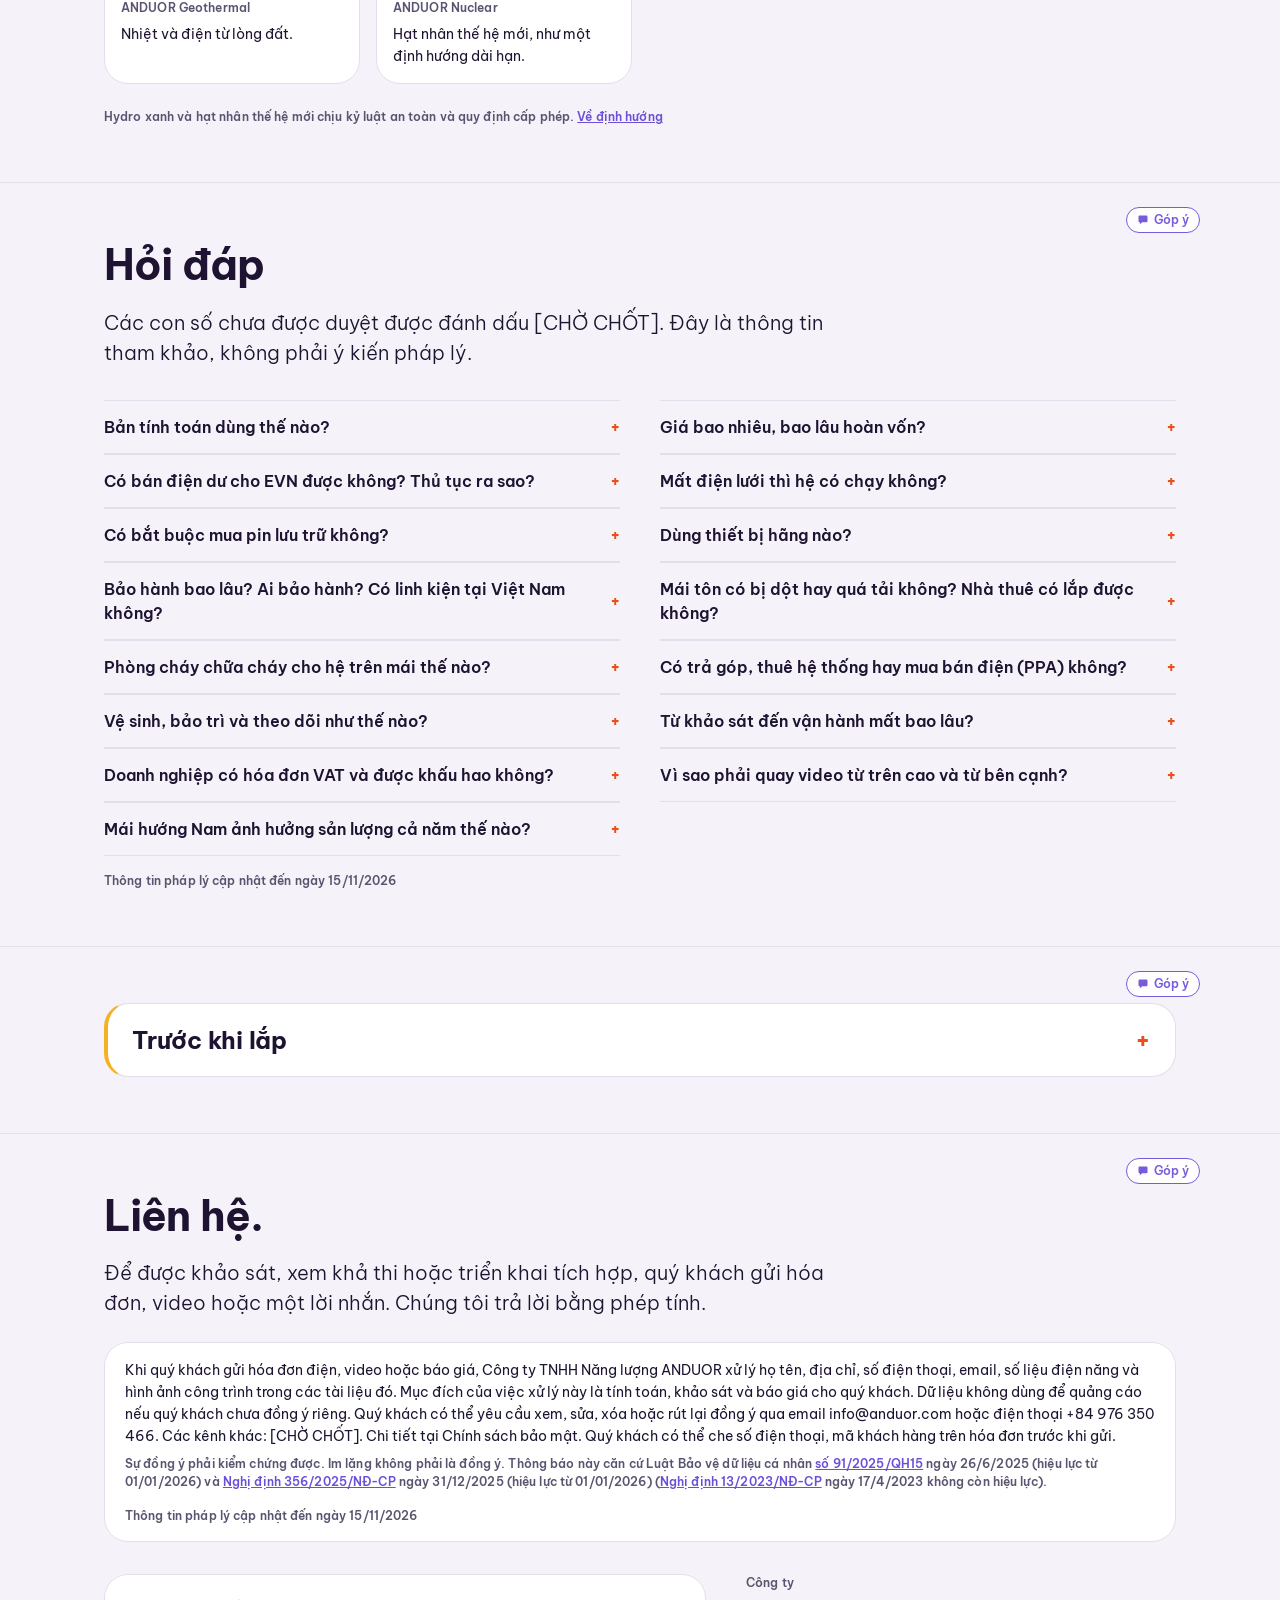
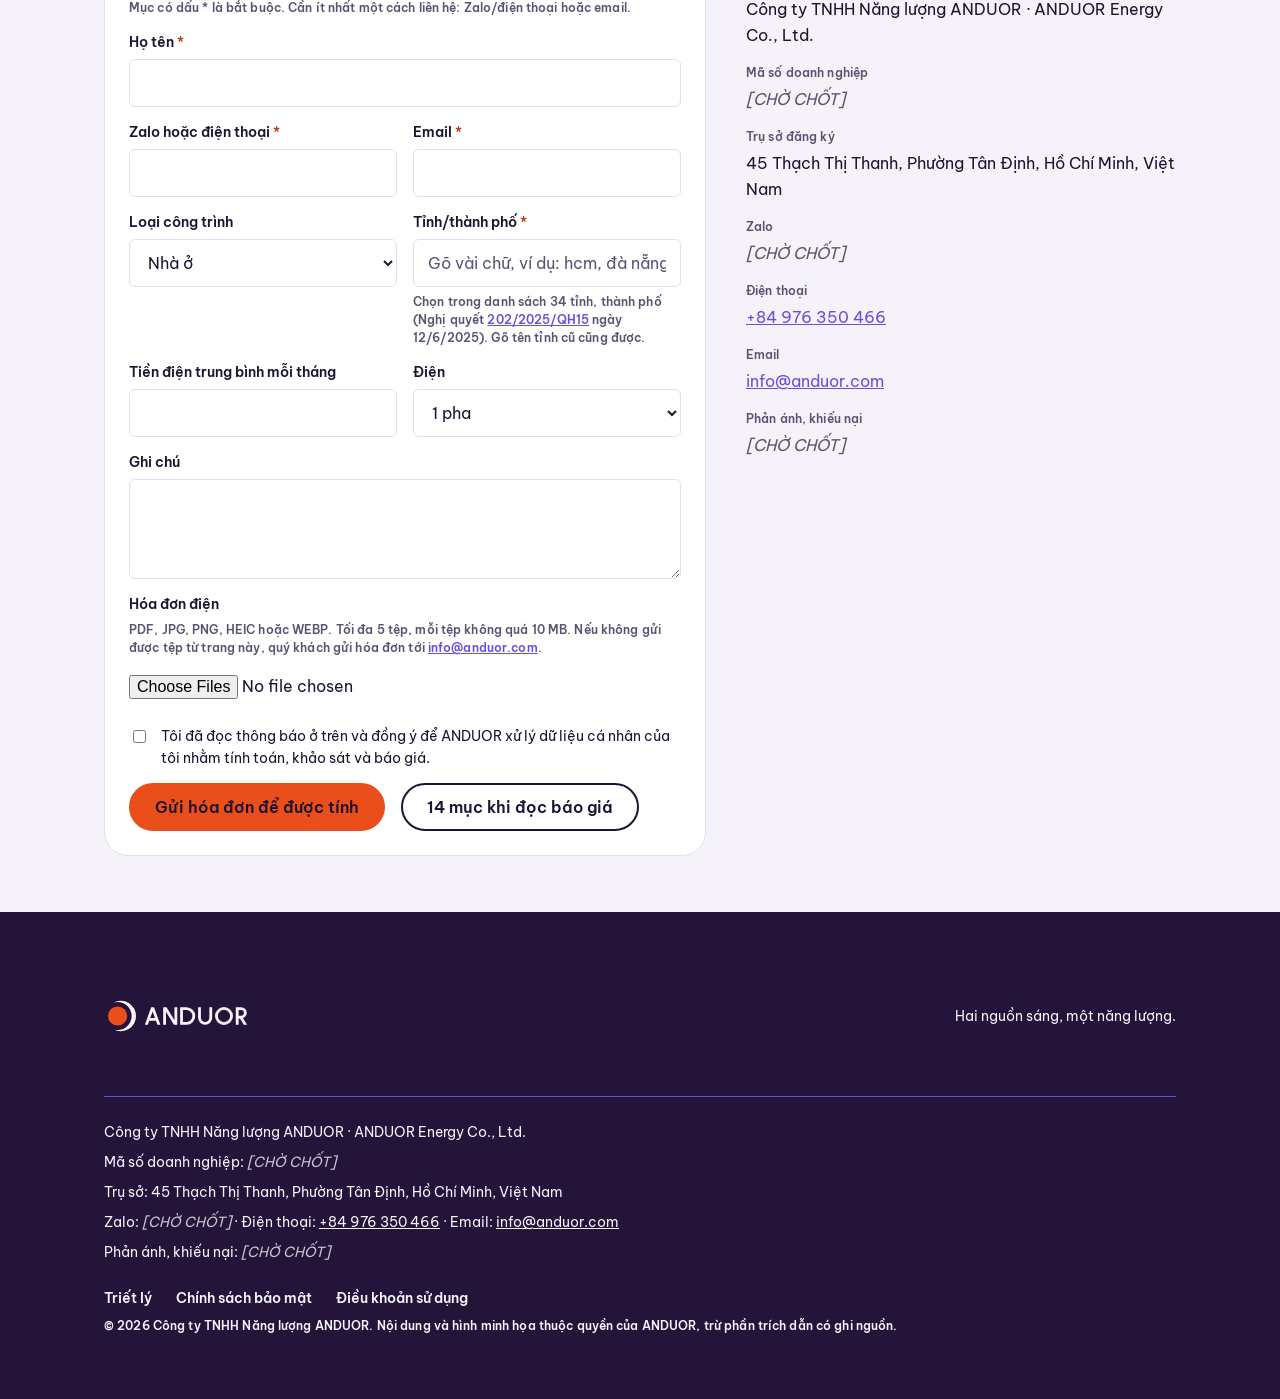
==== commit 0c932f0e: "ANDUOR-site-v3.18" ====
--- a/index.html
+++ b/index.html
@@ -20,7 +20,7 @@
 <script type="application/ld+json">{"@context":"https://schema.org","@type":"Organization","name":"ANDUOR","legalName":"ANDUOR Energy Co., Ltd.","alternateName":"Công ty TNHH Năng lượng ANDUOR","url":"https://anduor.com","email":"info@anduor.com","telephone":"+84 976 350 466","slogan":"Two lights. One energy.","knowsAbout":["Solar energy","Battery energy storage systems"]}</script>
 </head>
 <body class="hero-bg">
-<div class="draft-banner" role="note" data-page="index"><span class="draft-text"><span lang="en" data-l="en">Internal review draft, not published · v3.17</span><span lang="vi" data-l="vi">Bản nháp để góp ý nội bộ, chưa công bố · v3.17</span></span><button type="button" class="fb-open" data-fb-open aria-haspopup="dialog"><span class="fb-long"><span lang="en" data-l="en">Internal feedback</span><span lang="vi" data-l="vi">Góp ý nội bộ</span></span><span class="fb-short"><span lang="en" data-l="en">Feedback</span><span lang="vi" data-l="vi">Góp ý</span></span></button></div>
+<div class="draft-banner" role="note" data-page="index"><span class="draft-text"><span lang="en" data-l="en">Internal review draft, not published · v3.18</span><span lang="vi" data-l="vi">Bản nháp để góp ý nội bộ, chưa công bố · v3.18</span></span><button type="button" class="fb-open" data-fb-open aria-haspopup="dialog"><span class="fb-long"><span lang="en" data-l="en">Internal feedback</span><span lang="vi" data-l="vi">Góp ý nội bộ</span></span><span class="fb-short"><span lang="en" data-l="en">Feedback</span><span lang="vi" data-l="vi">Góp ý</span></span></button></div>
 <a class="skip small w600" href="#main"><span lang="en" data-l="en">Skip to content</span><span lang="vi" data-l="vi">Chuyển đến nội dung</span></a>
 <header class="hd">
 <div class="wrap bar slim-nav">
@@ -91,7 +91,7 @@
 </div>
 </fieldset>
 <div class="time">
-<div class="time-row"><label class="ctl-label" for="t"><span lang="en" data-l="en">Solar time</span><span lang="vi" data-l="vi">Giờ mặt trời</span></label><output id="t-out" for="t">09:30</output></div>
+<div class="time-row"><label class="ctl-label" for="t"><span lang="en" data-l="en">Solar time</span><span lang="vi" data-l="vi">Giờ mặt trời</span></label><div class="t-right"><output id="t-out" for="t">09:30</output><button type="button" class="t-play" id="t-play" data-state="off" aria-controls="t" hidden><svg class="ic-pause" viewBox="0 0 12 12" aria-hidden="true" focusable="false"><rect x="2" y="1.5" width="2.8" height="9" rx="1"/><rect x="7.2" y="1.5" width="2.8" height="9" rx="1"/></svg><svg class="ic-play" viewBox="0 0 12 12" aria-hidden="true" focusable="false"><path d="M3 1.6v8.8L10.4 6z"/></svg><span data-when="on"><span lang="en" data-l="en">Pause</span><span lang="vi" data-l="vi">Tạm dừng</span></span><span data-when="off"><span lang="en" data-l="en">Play</span><span lang="vi" data-l="vi">Tự chạy</span></span></button></div></div>
 <div class="t-track"><span class="t-bubble" id="t-bubble" aria-hidden="true">09:30</span>
 <input type="range" id="t" min="6" max="18" step="0.25" value="9.5">
 </div>
@@ -224,7 +224,7 @@
 <div class="callout">
 <p class="title"><span lang="en" data-l="en">Fit the place. Take only what is needed.</span><span lang="vi" data-l="vi">Thuận theo nơi chốn, vừa đủ với nhu cầu.</span></p>
 <p class="body mt16"><span lang="en" data-l="en">Every site has its own sunlight, space and energy need. We do not force a system where it does not belong. We let the site show what fits, then design just enough for it. If shade or limited space changes the picture, you will know from the survey stage, so you can decide calmly and in good time.</span><span lang="vi" data-l="vi">Mỗi công trình có lượng nắng, diện tích và nhu cầu điện riêng. Chúng tôi không gượng ép hệ thống vào nơi chưa phù hợp. Chúng tôi để hiện trường cho thấy điều gì vừa vặn, rồi thiết kế vừa đủ với điều đó. Nếu bóng che hay diện tích có hạn làm thay đổi bức tranh, quý khách sẽ biết ngay từ bước khảo sát để quyết định thong thả và đúng lúc.</span></p>
-<p class="caption muted cite tao-cite"><span lang="en" data-l="en">Knowing what is enough is true wealth. Tao Te Ching, chapter 33. Translation: ANDUOR.</span><span lang="vi" data-l="vi">Biết đủ là giàu. Đạo Đức Kinh, chương 33. Bản dịch: ANDUOR.</span></p>
+<p class="caption muted cite tao-cite"><span lang="en" data-l="en">Knowing what is enough is true wealth. Tao Te Ching, chapter 33. Translation: ANDUOR.</span><span lang="vi" data-l="vi">Biết đủ là đủ. Đạo Đức Kinh, chương 33. Bản dịch: ANDUOR.</span></p>
 </div>
 </div>
 </section>
--- a/assets/style.css
+++ b/assets/style.css
@@ -703,15 +703,44 @@
 .hero-sky-svg{display:block;width:100%;height:100%}
 /* Lớp che sau chữ: máy tính che bên trái, để trống bầu trời bên phải (giữ như ảnh v3.16 ?hero=bg) */
 .hero-sky::after{content:"";position:absolute;inset:0;background:linear-gradient(90deg,rgba(36,20,58,.90) 0,rgba(36,20,58,.82) 38%,rgba(36,20,58,.35) 58%,rgba(36,20,58,0) 72%)}
-.hero-bg .hero-full{padding-bottom:120px}
+.hero-bg .hero-full{padding-bottom:96px}
 .hs-stars .tw{animation:hs-tw 5s ease-in-out infinite}
 @keyframes hs-tw{0%,100%{opacity:.25}50%{opacity:.85}}
 @media (min-width:900px){.hero-bg .hero-full .hero-text{grid-column:span 7}}
 @media (max-width:759px){
   /* Điện thoại: bầu trời phủ cả nền sau chữ; chỉ chừa mép dưới cho dải mái, không xếp cảnh trời dưới các nút */
-  .hero-bg .hero-full{min-height:0;padding-bottom:72px}
-  .hero-sky::after{background:linear-gradient(180deg,rgba(36,20,58,.68) 0,rgba(36,20,58,.78) 12%,rgba(36,20,58,.78) calc(100% - 88px),rgba(36,20,58,.28) calc(100% - 56px),rgba(36,20,58,0) calc(100% - 46px))}
+  .hero-bg .hero-full{min-height:0;padding-bottom:56px}
+  .hero-sky::after{background:linear-gradient(180deg,rgba(36,20,58,.42) 0,rgba(36,20,58,.50) 150px,rgba(36,20,58,.80) 230px,rgba(36,20,58,.80) 100%)}
 }
 @media (prefers-reduced-motion:reduce){.hs-stars .tw{animation:none}}
 /* Nút Góp ý nội bộ nằm trên bầu trời: nền đặc để chữ luôn rõ */
 .hero-bg .hero-full .fb-sec{background:#24143A;opacity:1}
+
+/* ===== v3.18: Mặt Trời ghé vào Mặt Trăng thành dấu hiệu ANDUOR, bỏ dải mái vàng, sao băng, nhịp thở ===== */
+/* Nhịp đập: quầng sáng thở chậm, chu kỳ 5 s. Mặt Trăng thở lệch nửa nhịp cho tới khi ghép, sau đó thở cùng Mặt Trời. */
+.hs-breathe{transform-box:fill-box;transform-origin:center;animation:hs-breathe 5s ease-in-out infinite}
+.hs-mg{animation-delay:-2.5s}
+.hero-sky.docked .hs-mg{animation-delay:0s}
+@keyframes hs-breathe{0%,100%{opacity:.72;transform:scale(.94)}50%{opacity:1;transform:scale(1.06)}}
+.hs-path{transition:opacity 1.2s ease}
+/* Sao băng: một vệt mảnh, sáng lên rồi tắt */
+.hs-meteor{animation:hs-meteor 1.8s cubic-bezier(.25,.6,.45,1) forwards;opacity:0}
+@keyframes hs-meteor{0%{opacity:0;transform:translateX(0)}15%{opacity:.85}70%{opacity:.6}100%{opacity:0;transform:translateX(var(--d,200px))}}
+.hero-sky.paused *{animation-play-state:paused!important}
+@media (max-width:759px){
+  .hero-sky::after{-webkit-mask-image:radial-gradient(circle at var(--lx,-999px) var(--ly,-999px),transparent var(--lr0,0px),#000 var(--lr1,1px));mask-image:radial-gradient(circle at var(--lx,-999px) var(--ly,-999px),transparent var(--lr0,0px),#000 var(--lr1,1px))}
+}
+@media (max-width:600px){@keyframes hs-breathe{0%,100%{opacity:.7;transform:scale(.96)}50%{opacity:.95;transform:scale(1.04)}}}
+@media (prefers-reduced-motion:reduce){.hs-breathe,.hs-meteor{animation:none}.hs-meteor{display:none}}
+/* Nắng đi đường nào trên mái: nút tự chạy / tạm dừng */
+.time-row .t-right{display:flex;align-items:center;gap:10px}
+.t-play{display:inline-flex;align-items:center;gap:6px;min-height:32px;padding:4px 12px;border:1px solid var(--line);border-radius:9999px;background:var(--surface-raised);color:var(--ink);font:600 13px/20px var(--font);cursor:pointer}
+.t-play:hover{border-color:var(--ink-muted)}
+.t-play:focus-visible{outline:3px solid var(--moon);outline-offset:2px}
+.t-play svg{width:12px;height:12px;fill:currentColor;flex:none}
+.t-play .ic-play{display:none}
+.t-play[data-state="off"] .ic-play{display:block}
+.t-play[data-state="off"] .ic-pause{display:none}
+.t-play [data-when]{display:none}
+.t-play[data-state="on"] [data-when="on"],.t-play[data-state="off"] [data-when="off"]{display:inline}
+.time.auto .t-bubble{opacity:1}
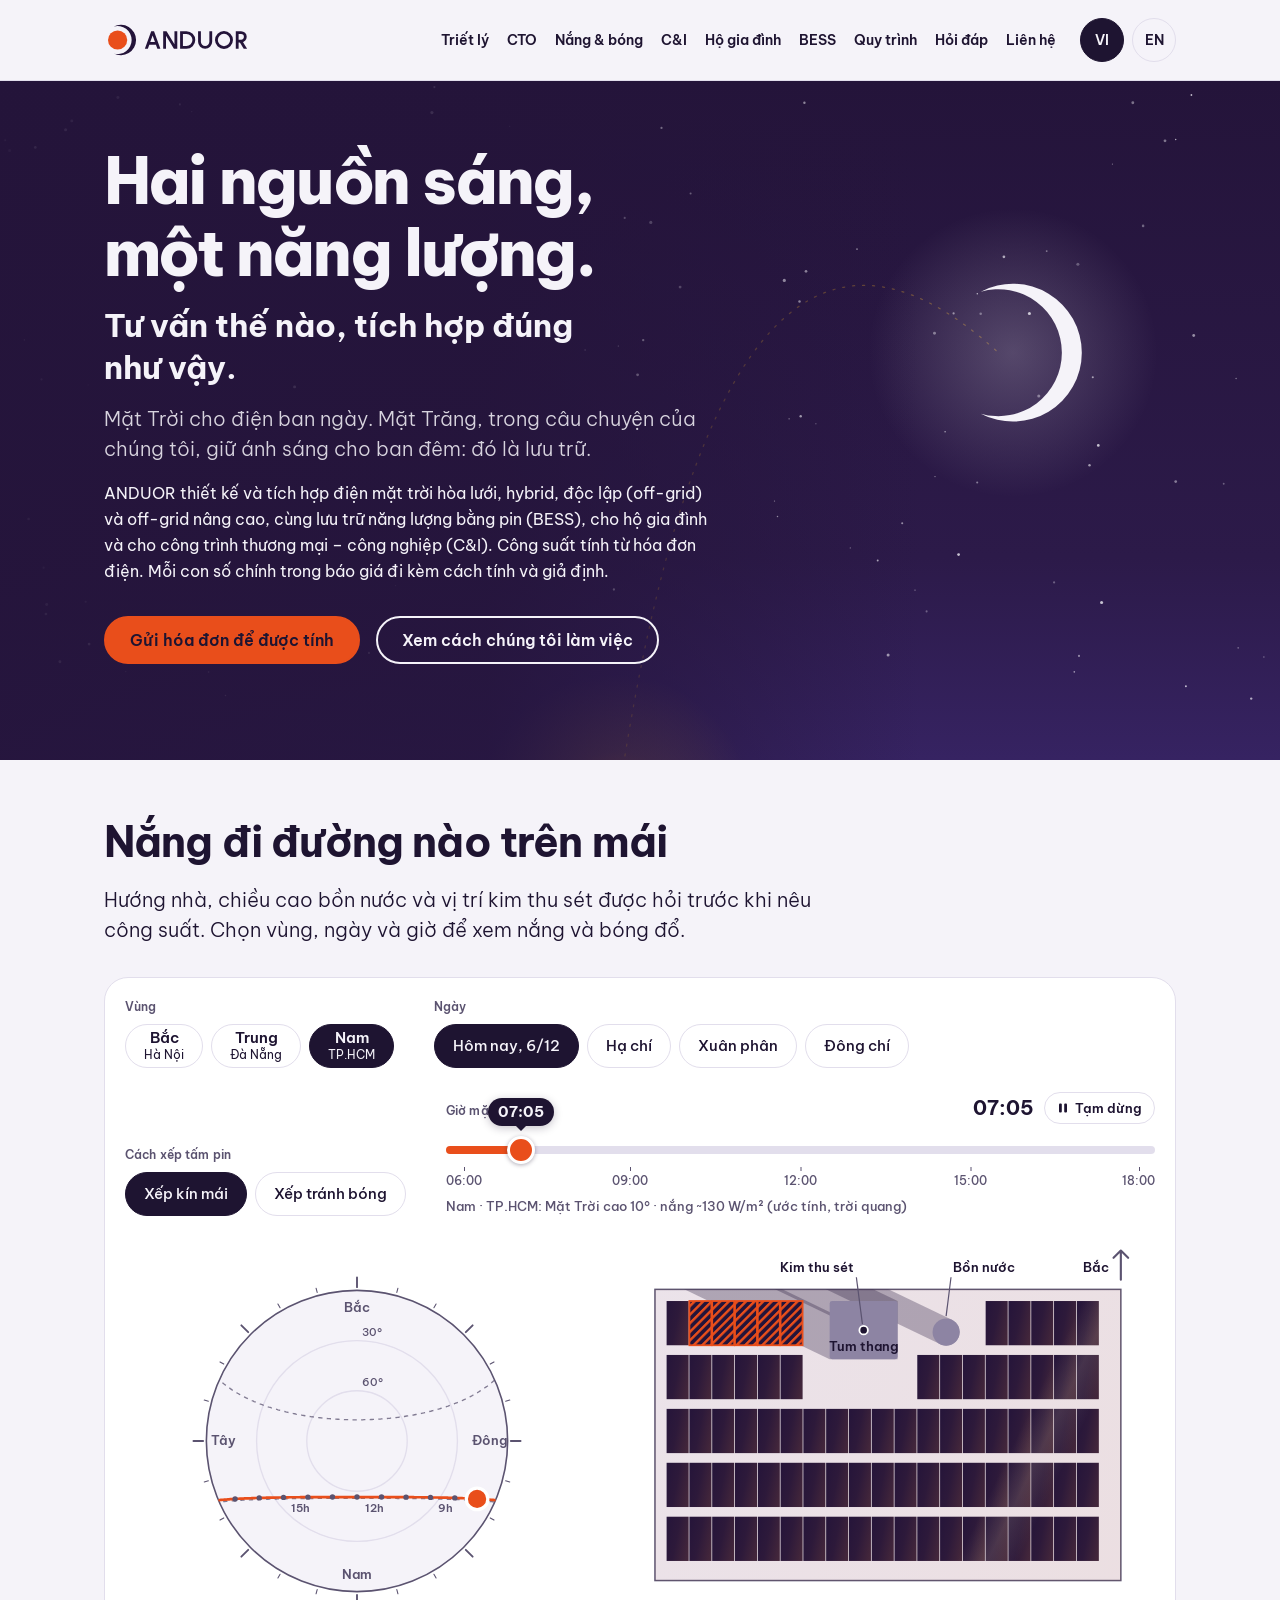
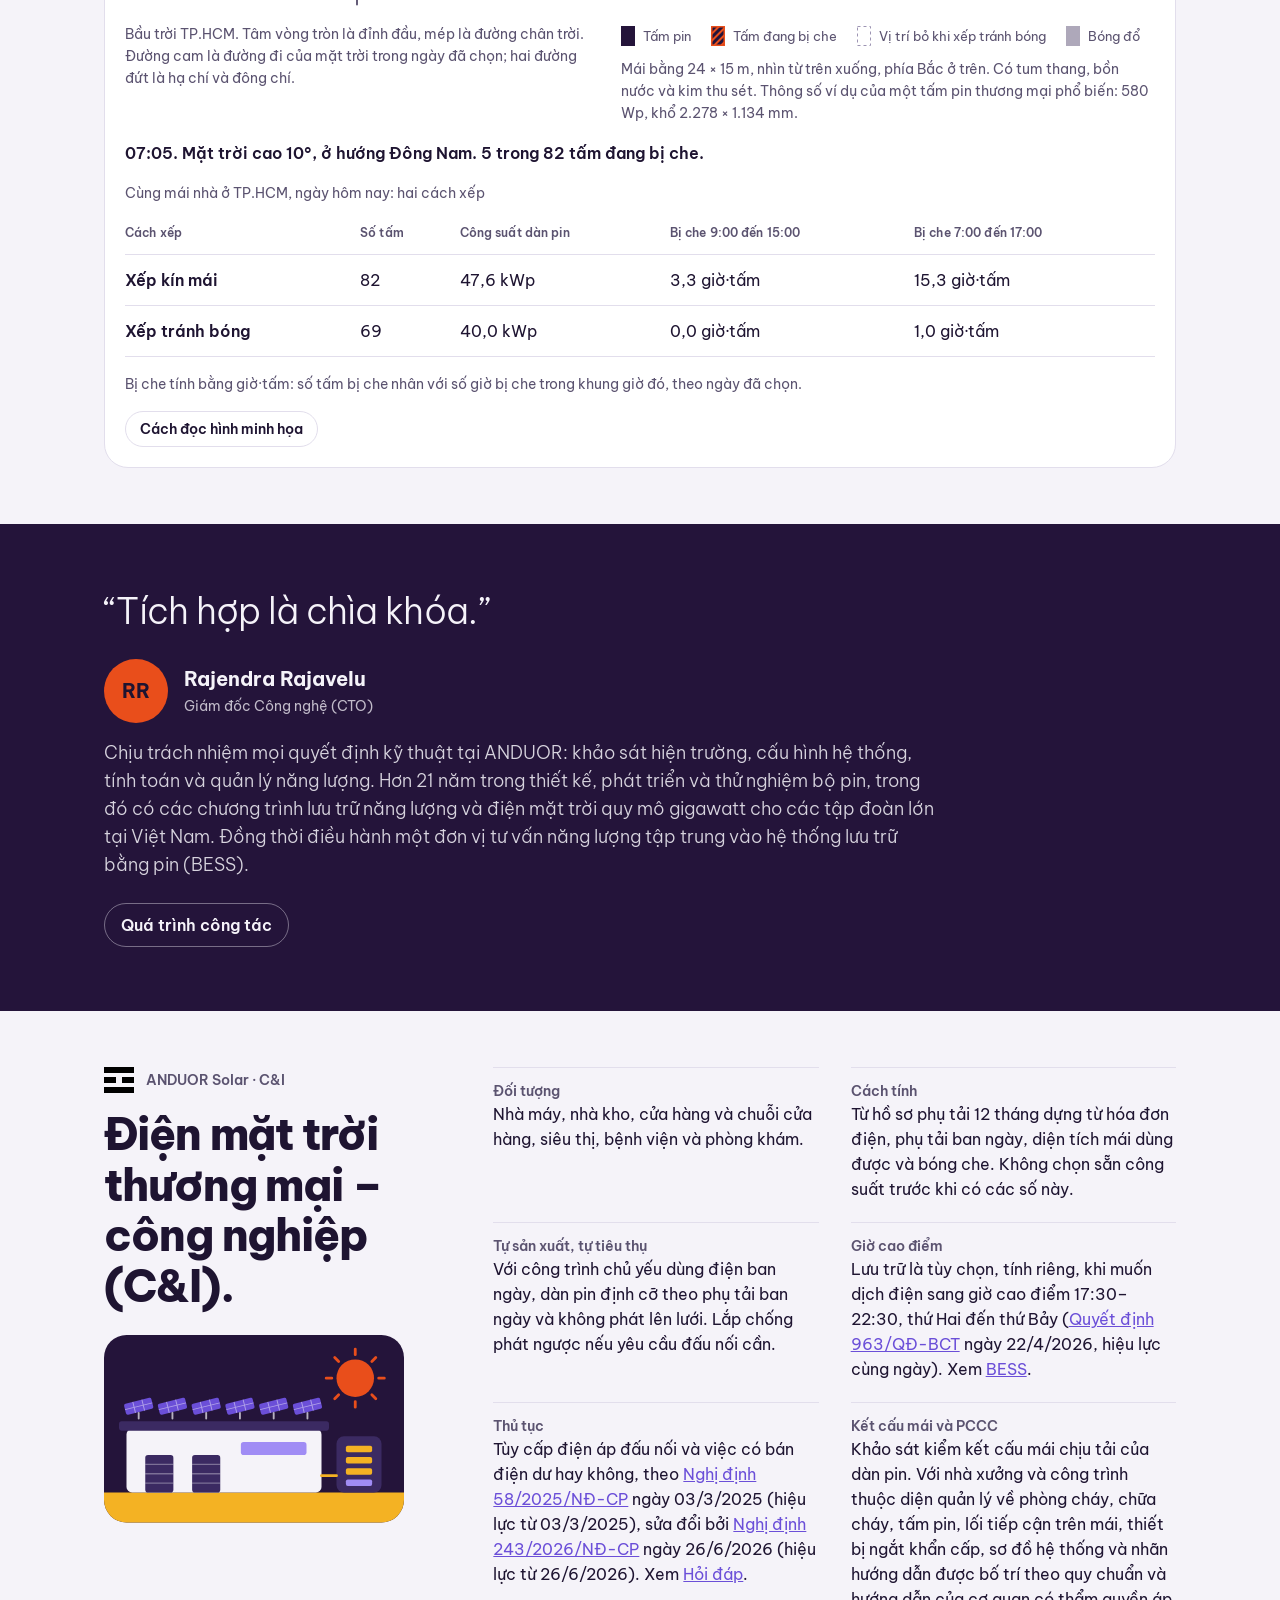
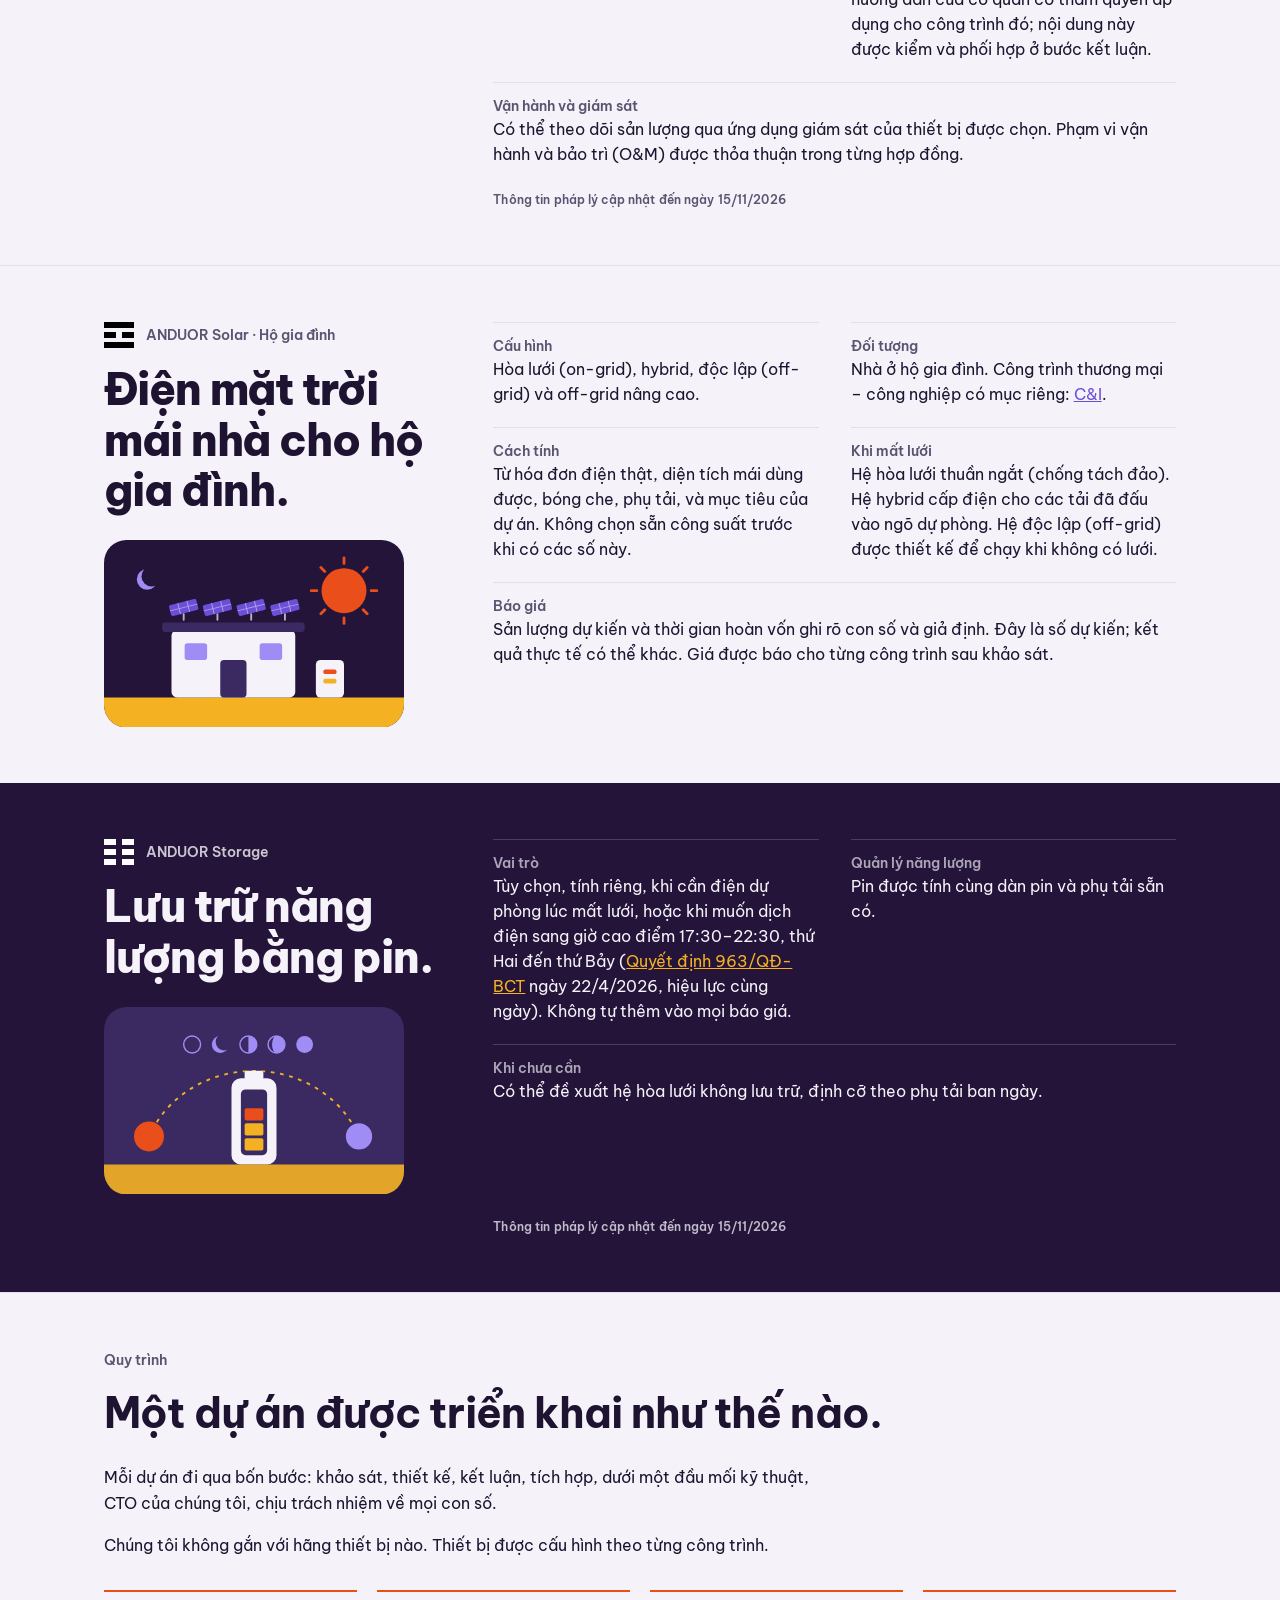
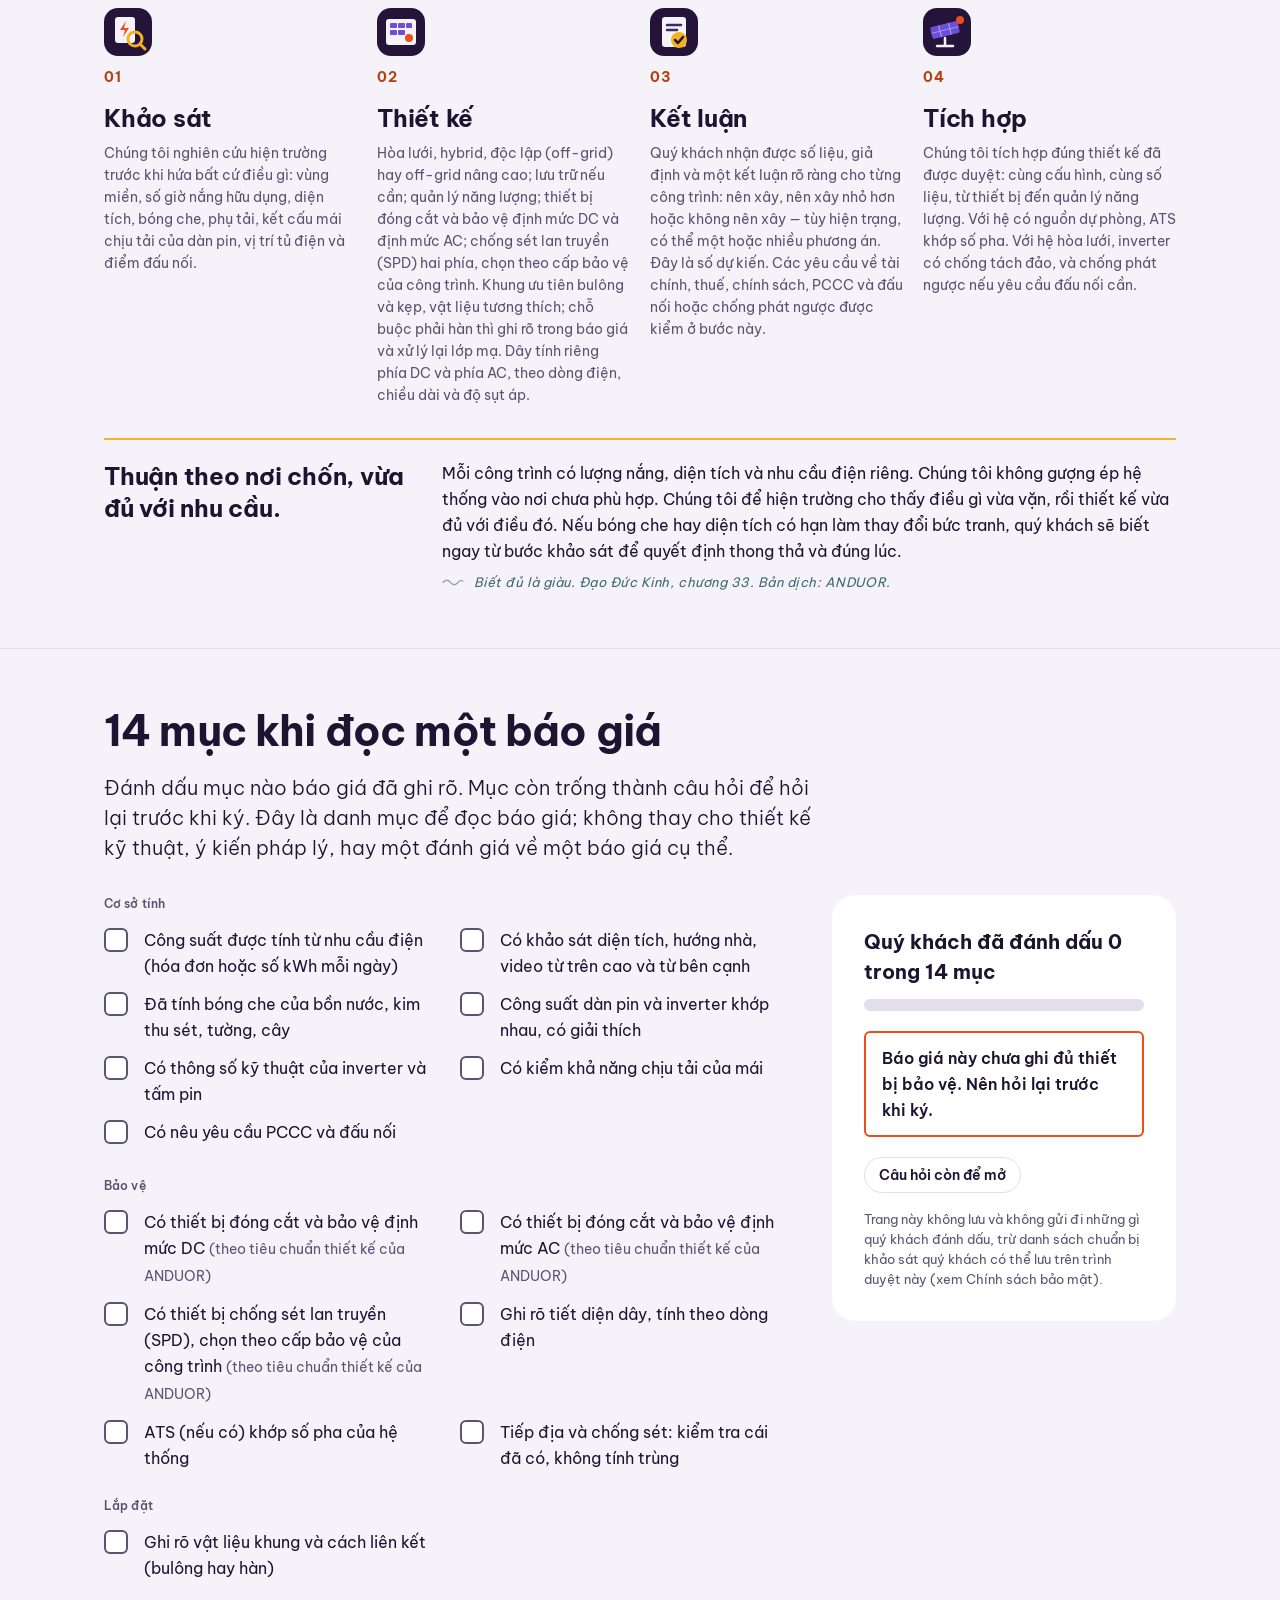
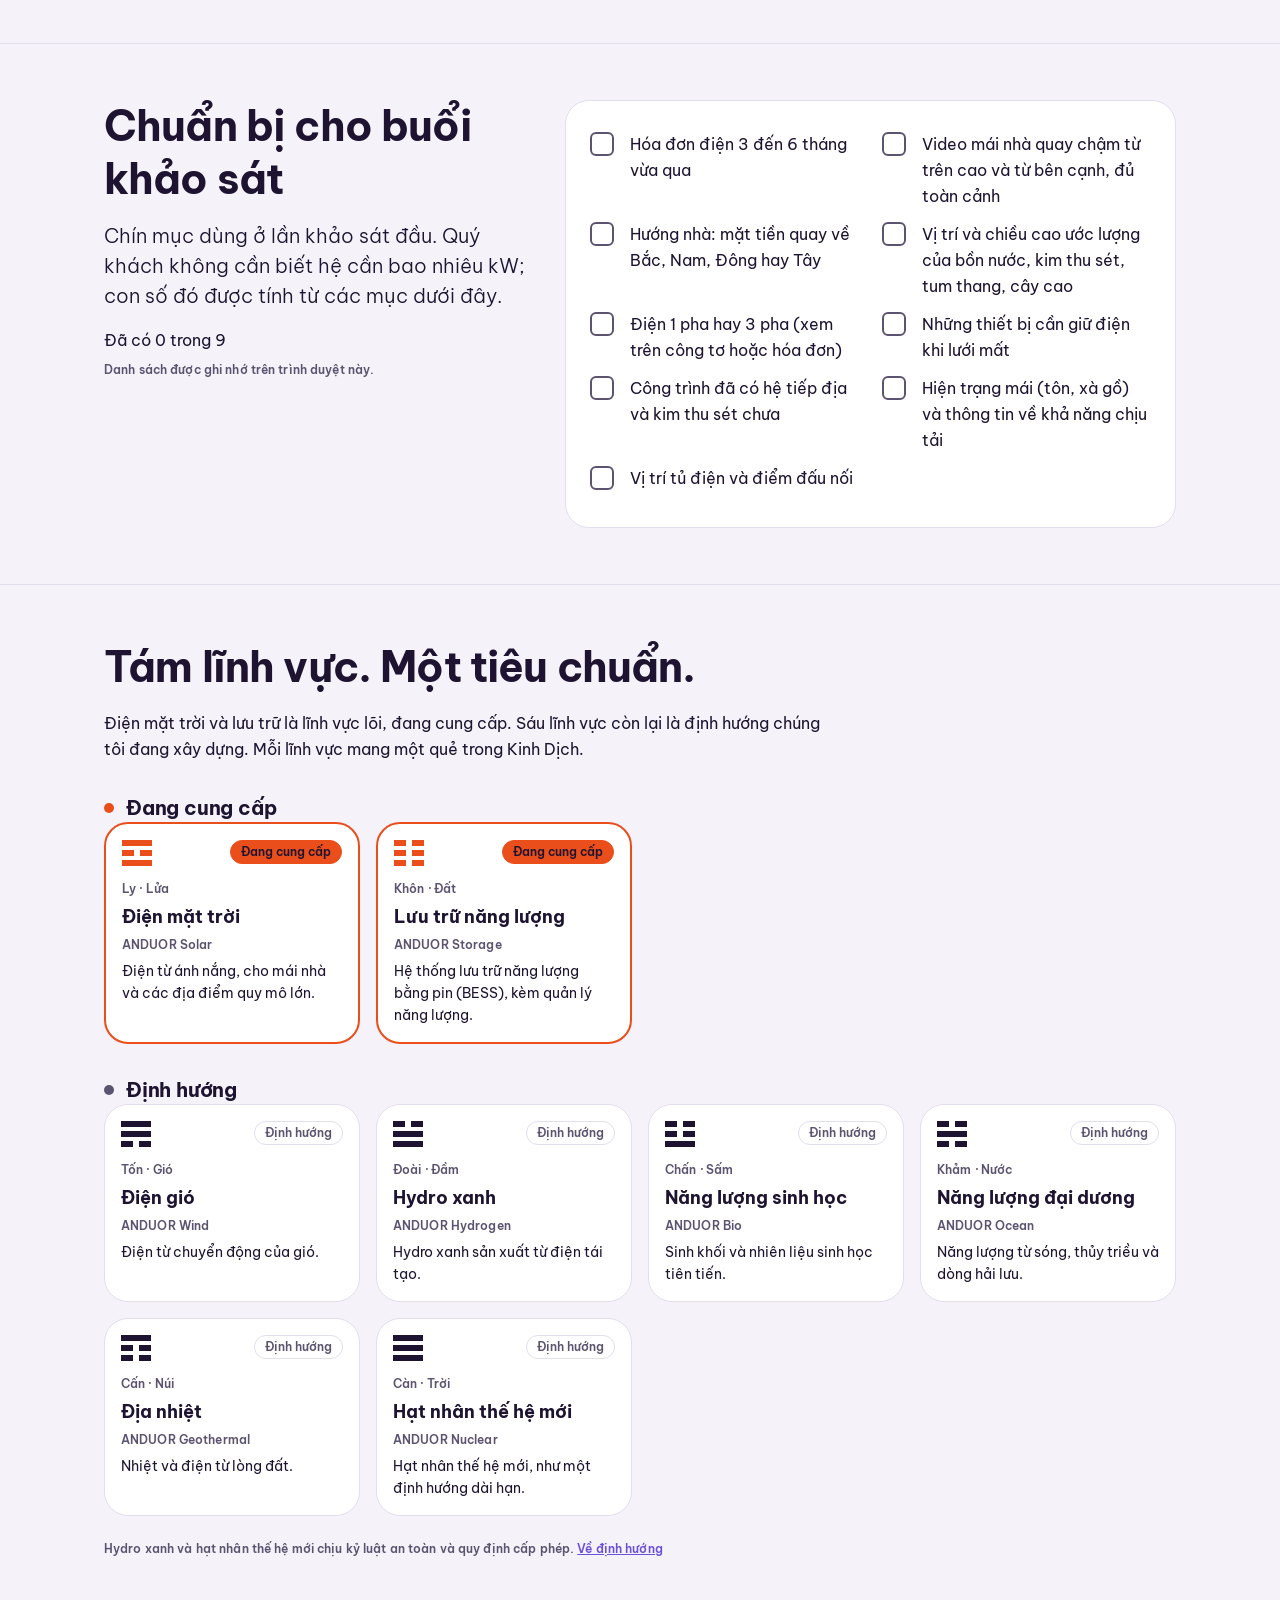
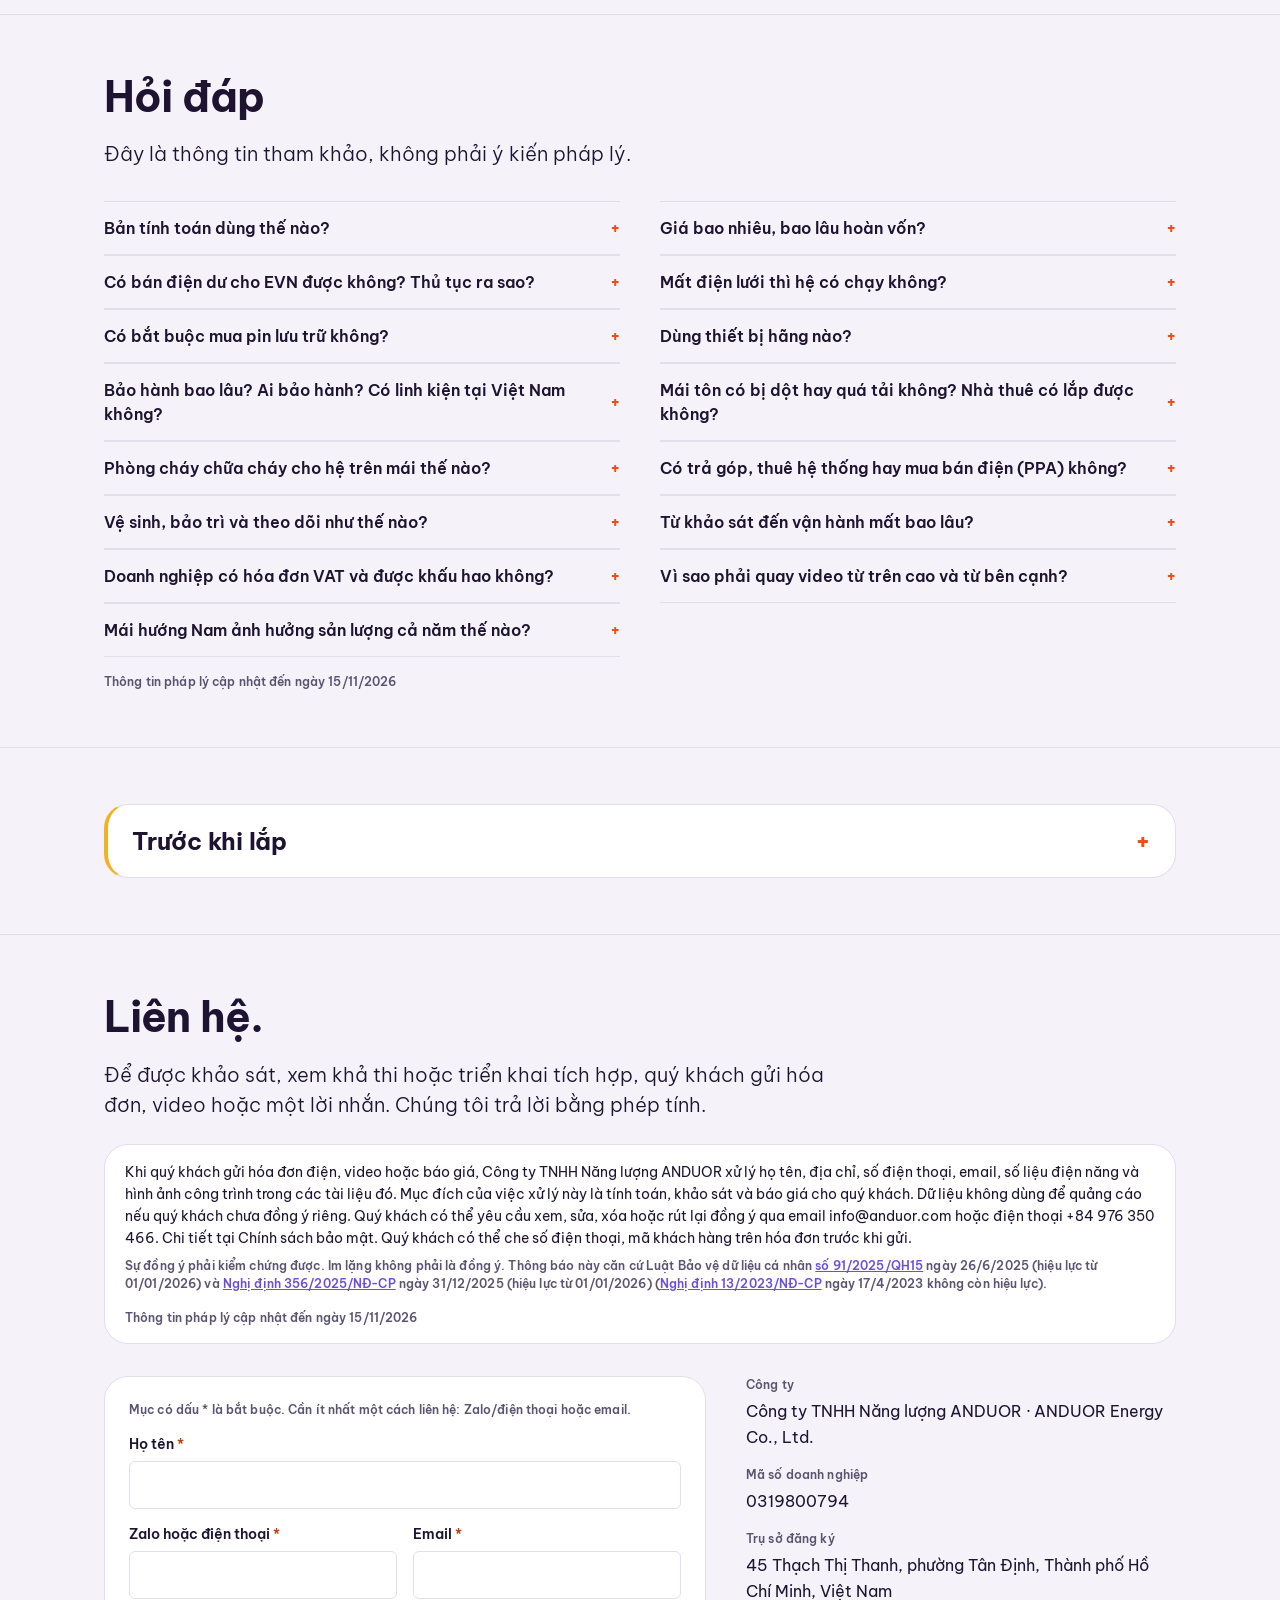
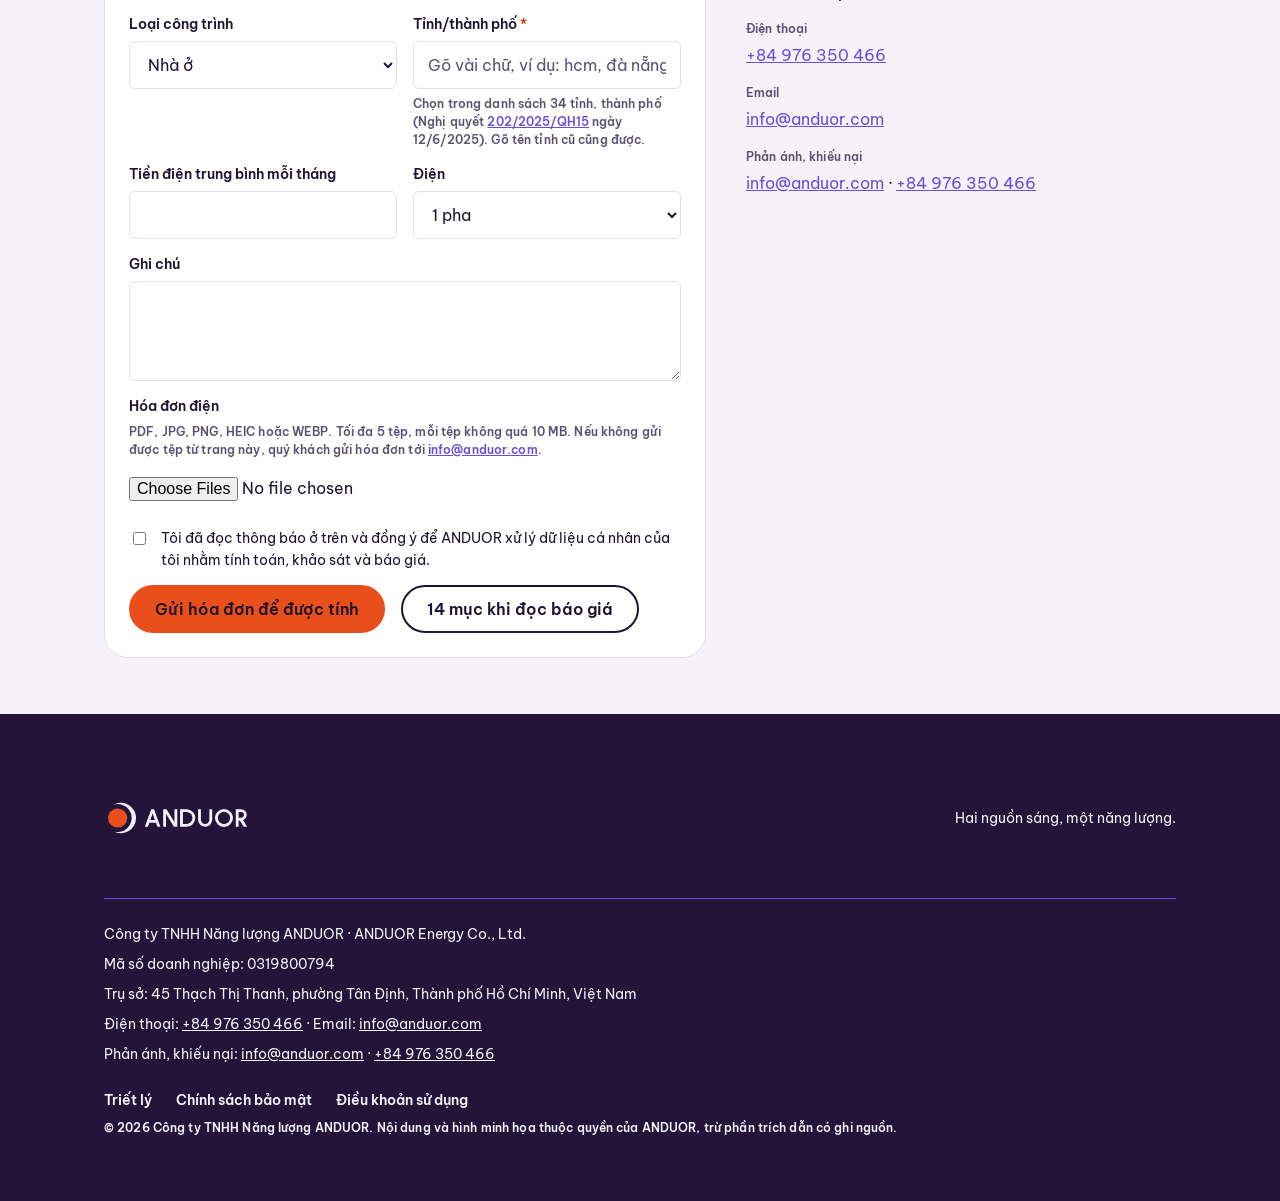
==== commit 0f9ee3c2: "ANDUOR-v3.19" ====
--- a/index.html
+++ b/index.html
@@ -2,12 +2,18 @@
 <html lang="vi" data-lang="vi">
 <head>
 <meta charset="utf-8">
-<meta name="robots" content="noindex, nofollow">
+<link rel="canonical" href="https://anduor.com/">
 <meta name="viewport" content="width=device-width, initial-scale=1">
 <title data-en="ANDUOR | Two lights. One energy." data-vi="ANDUOR | Hai nguồn sáng, một năng lượng.">ANDUOR | Hai nguồn sáng, một năng lượng.</title>
 <meta name="description" content="ANDUOR thiết kế và tích hợp điện mặt trời hòa lưới, hybrid, độc lập (off-grid) và off-grid nâng cao, cùng lưu trữ năng lượng bằng pin (BESS), cho hộ gia đình và công trình thương mại – công nghiệp (C&I). Công suất tính từ hóa đơn điện. Mỗi con số chính đi kèm cách tính và giả định." data-en="ANDUOR designs and integrates on-grid, hybrid, off-grid and advanced off-grid solar, together with battery energy storage (BESS), for homes and for commercial and industrial (C&I) sites. Capacity is calculated from electricity bills. Each main figure comes with its calculation and assumptions." data-vi="ANDUOR thiết kế và tích hợp điện mặt trời hòa lưới, hybrid, độc lập (off-grid) và off-grid nâng cao, cùng lưu trữ năng lượng bằng pin (BESS), cho hộ gia đình và công trình thương mại – công nghiệp (C&I). Công suất tính từ hóa đơn điện. Mỗi con số chính đi kèm cách tính và giả định.">
 <meta property="og:type" content="website">
 <meta property="og:site_name" content="ANDUOR">
+<meta property="og:url" content="https://anduor.com/">
+<meta property="og:image" content="https://anduor.com/assets/brand/hero-art.png">
+<meta property="og:image:width" content="1440">
+<meta property="og:image:height" content="864">
+<meta property="og:locale" content="vi_VN">
+<meta name="twitter:card" content="summary_large_image">
 <meta property="og:title" content="ANDUOR | Hai nguồn sáng, một năng lượng.">
 <meta property="og:description" content="ANDUOR thiết kế và tích hợp điện mặt trời hòa lưới, hybrid, độc lập (off-grid) và off-grid nâng cao, cùng lưu trữ năng lượng bằng pin (BESS), cho hộ gia đình và công trình thương mại – công nghiệp (C&I). Công suất tính từ hóa đơn điện. Mỗi con số chính đi kèm cách tính và giả định.">
 <meta name="theme-color" content="#24143A">
@@ -16,11 +22,9 @@
 <link rel="apple-touch-icon" href="assets/brand/anduor-app-icon.png">
 <link rel="preload" href="assets/fonts/BeVietnamPro-Regular.woff2" as="font" type="font/woff2" crossorigin>
 <link rel="stylesheet" href="assets/style.css">
-<link rel="stylesheet" href="assets/feedback.css">
-<script type="application/ld+json">{"@context":"https://schema.org","@type":"Organization","name":"ANDUOR","legalName":"ANDUOR Energy Co., Ltd.","alternateName":"Công ty TNHH Năng lượng ANDUOR","url":"https://anduor.com","email":"info@anduor.com","telephone":"+84 976 350 466","slogan":"Two lights. One energy.","knowsAbout":["Solar energy","Battery energy storage systems"]}</script>
+<script type="application/ld+json">{"@context":"https://schema.org","@type":"Organization","name":"ANDUOR","legalName":"Công ty TNHH Năng lượng ANDUOR","alternateName":"ANDUOR ENERGY COMPANY LIMITED","taxID":"0319800794","address":{"@type":"PostalAddress","streetAddress":"45 Thạch Thị Thanh, phường Tân Định","addressLocality":"Thành phố Hồ Chí Minh","addressCountry":"VN"},"logo":"https://anduor.com/assets/brand/anduor-app-icon.png","url":"https://anduor.com","email":"info@anduor.com","telephone":"+84 976 350 466","slogan":"Two lights. One energy.","knowsAbout":["Solar energy","Battery energy storage systems"]}</script>
 </head>
 <body class="hero-bg">
-<div class="draft-banner" role="note" data-page="index"><span class="draft-text"><span lang="en" data-l="en">Internal review draft, not published · v3.18</span><span lang="vi" data-l="vi">Bản nháp để góp ý nội bộ, chưa công bố · v3.18</span></span><button type="button" class="fb-open" data-fb-open aria-haspopup="dialog"><span class="fb-long"><span lang="en" data-l="en">Internal feedback</span><span lang="vi" data-l="vi">Góp ý nội bộ</span></span><span class="fb-short"><span lang="en" data-l="en">Feedback</span><span lang="vi" data-l="vi">Góp ý</span></span></button></div>
 <a class="skip small w600" href="#main"><span lang="en" data-l="en">Skip to content</span><span lang="vi" data-l="vi">Chuyển đến nội dung</span></a>
 <header class="hd">
 <div class="wrap bar slim-nav">
@@ -135,23 +139,21 @@
 </section>
 
 <section id="cto" class="cto-band">
-<!-- v3.12: đặt sau Nắng & bóng, trước các mục giải pháp (C&I, Hộ gia đình, BESS). -->
-<!-- Tạm thời theo yêu cầu người dùng 14/11/2026; cần CTO đồng ý công bố tên và nơi làm việc cũ; tiểu sử nêu tên tổ chức không hàm ý bảo trợ. Nguồn: tài liệu công khai 04/10 (ảnh đính kèm không có trên máy để đối chiếu). -->
-<div class="wrap">
-<blockquote><p class="cto-quote"><span lang="en" data-l="en">[TO BE CONFIRMED: CTO’s message to customers]</span><span lang="vi" data-l="vi">[CHỜ CHỐT: thông điệp CTO gửi khách hàng]</span></p></blockquote>
+<div class="wrap">
+<blockquote><p class="cto-quote"><span lang="en" data-l="en">“Integrations are the key.”</span><span lang="vi" data-l="vi">“Tích hợp là chìa khóa.”</span></p></blockquote>
 <div class="cto-person mt40"><span class="cto-av" aria-hidden="true">RR</span><div><p class="cto-name">Rajendra Rajavelu</p><p class="cto-role"><span lang="en" data-l="en">Chief Technology Officer (CTO)</span><span lang="vi" data-l="vi">Giám đốc Công nghệ (CTO)</span></p></div></div>
 <p class="cto-bio mt16"><span lang="en" data-l="en">Owns every technical decision at ANDUOR: site surveys, system configuration, calculations and energy management. More than 21 years in battery pack design, development and testing, including gigawatt-scale energy storage and solar programs for large Vietnamese groups. Also runs an energy consulting practice focused on battery energy storage systems (BESS).</span><span lang="vi" data-l="vi">Chịu trách nhiệm mọi quyết định kỹ thuật tại ANDUOR: khảo sát hiện trường, cấu hình hệ thống, tính toán và quản lý năng lượng. Hơn 21 năm trong thiết kế, phát triển và thử nghiệm bộ pin, trong đó có các chương trình lưu trữ năng lượng và điện mặt trời quy mô gigawatt cho các tập đoàn lớn tại Việt Nam. Đồng thời điều hành một đơn vị tư vấn năng lượng tập trung vào hệ thống lưu trữ bằng pin (BESS).</span></p>
 <details class="cto-hist mt24"><summary><span lang="en" data-l="en">Career history</span><span lang="vi" data-l="vi">Quá trình công tác</span></summary>
 <ul class="career">
-<li><span lang="en" data-l="en">Took part in gigawatt-scale energy storage and solar programs for VinFast, along with energy storage and solar projects for Vinhomes and Vingroup.</span><span lang="vi" data-l="vi">Tham gia các chương trình lưu trữ năng lượng và điện mặt trời quy mô gigawatt cho VinFast, cùng các dự án lưu trữ năng lượng và điện mặt trời cho Vinhomes và Vingroup.</span></li>
-<li><span lang="en" data-l="en">Senior Technical Advisor, VinFast Battery Pack Institute (BPI), Vietnam.</span><span lang="vi" data-l="vi">Senior Technical Advisor, VinFast Battery Pack Institute (BPI), Việt Nam.</span></li>
-<li><span lang="en" data-l="en">EE Director (contract), The Energy Solution Joint Stock Company (VinES), Hanoi. Mar 2020 – Sep 2025.</span><span lang="vi" data-l="vi">EE Director (hợp đồng), The Energy Solution Joint Stock Company (VinES), Hà Nội. 3/2020 – 9/2025.</span></li>
-<li><span lang="en" data-l="en">Principal Software Engineer, Techtronic Industries (Dongguan), China: control-system software for lithium-ion battery products. Feb 2014 – Jan 2022.</span><span lang="vi" data-l="vi">Principal Software Engineer, Techtronic Industries (Đông Quản), Trung Quốc: phần mềm hệ thống điều khiển cho các sản phẩm pin lithium-ion. 2/2014 – 1/2022.</span></li>
-<li><span lang="en" data-l="en">Assistant Manager, Renault-Nissan Technology &amp; Business Centre India, Chennai: model-based design and development for lithium-ion battery management systems. Nov 2010 – Jan 2014.</span><span lang="vi" data-l="vi">Assistant Manager, Renault-Nissan Technology &amp; Business Centre India, Chennai: thiết kế và phát triển theo mô hình cho hệ thống quản lý pin lithium-ion. 11/2010 – 1/2014.</span></li>
-<li><span lang="en" data-l="en">Firmware Engineer, ETI Tech: battery management system firmware for low-, medium- and high-voltage lithium-ion packs used in EVs, golf buggies, e-scooters and solar greenhouses. Nov 2008 – Mar 2011.</span><span lang="vi" data-l="vi">Firmware Engineer, ETI Tech: firmware hệ thống quản lý pin cho bộ pin lithium-ion điện áp thấp, trung và cao, dùng trong xe điện, xe golf, xe máy điện và nhà kính năng lượng mặt trời. 11/2008 – 3/2011.</span></li>
-<li><span lang="en" data-l="en">Lead Engineer, HCL Technologies. 2007 – 2008.</span><span lang="vi" data-l="vi">Lead Engineer, HCL Technologies. 2007 – 2008.</span></li>
+<li><span lang="en" data-l="en">Took part in gigawatt-scale energy storage and solar programs for Vietnam’s largest car manufacturer, along with energy storage and solar projects for Vietnam’s largest real-estate group and largest private conglomerate.</span><span lang="vi" data-l="vi">Tham gia các chương trình lưu trữ năng lượng và điện mặt trời quy mô gigawatt cho công ty sản xuất ô tô lớn nhất Việt Nam, cùng các dự án lưu trữ năng lượng và điện mặt trời cho tập đoàn bất động sản lớn nhất và tập đoàn tư nhân lớn nhất Việt Nam.</span></li>
+<li><span lang="en" data-l="en">Senior Technical Advisor, Battery Pack Institute of Vietnam’s largest car manufacturer.</span><span lang="vi" data-l="vi">Senior Technical Advisor, Viện Bộ pin (Battery Pack Institute) của công ty sản xuất ô tô lớn nhất Việt Nam.</span></li>
+<li><span lang="en" data-l="en">EE Director (contract), the energy-solutions company of Vietnam’s largest private conglomerate, Hanoi. Mar 2020 – Sep 2025.</span><span lang="vi" data-l="vi">EE Director (hợp đồng), công ty giải pháp năng lượng thuộc tập đoàn tư nhân lớn nhất Việt Nam, Hà Nội. 3/2020 – 9/2025.</span></li>
+<li><span lang="en" data-l="en">Principal Software Engineer, a multinational manufacturing group (Dongguan, China): control-system software for lithium-ion battery products. Feb 2014 – Jan 2022.</span><span lang="vi" data-l="vi">Principal Software Engineer, một tập đoàn sản xuất đa quốc gia (Đông Quản, Trung Quốc): phần mềm hệ thống điều khiển cho các sản phẩm pin lithium-ion. 2/2014 – 1/2022.</span></li>
+<li><span lang="en" data-l="en">Assistant Manager, the technology and business centre of a leading European car group: model-based design and development for lithium-ion battery management systems. Nov 2010 – Jan 2014.</span><span lang="vi" data-l="vi">Assistant Manager, trung tâm công nghệ và kinh doanh của một tập đoàn ô tô hàng đầu châu Âu: thiết kế và phát triển theo mô hình cho hệ thống quản lý pin lithium-ion. 11/2010 – 1/2014.</span></li>
+<li><span lang="en" data-l="en">Firmware Engineer, a technology company: battery management system firmware for low-, medium- and high-voltage lithium-ion packs used in EVs, golf buggies, e-scooters and solar greenhouses. Nov 2008 – Mar 2011.</span><span lang="vi" data-l="vi">Firmware Engineer, một công ty công nghệ: firmware hệ thống quản lý pin cho bộ pin lithium-ion điện áp thấp, trung và cao, dùng trong xe điện, xe golf, xe máy điện và nhà kính năng lượng mặt trời. 11/2008 – 3/2011.</span></li>
+<li><span lang="en" data-l="en">Lead Engineer, a multinational IT services company. 2007 – 2008.</span><span lang="vi" data-l="vi">Lead Engineer, một công ty dịch vụ công nghệ thông tin đa quốc gia. 2007 – 2008.</span></li>
 </ul>
-<p class="caption cto-disc mt16"><span lang="en" data-l="en">Organisation names describe career history only and do not imply that these organisations endorse ANDUOR.</span><span lang="vi" data-l="vi">Tên các tổ chức chỉ nhằm mô tả quá trình công tác, không hàm ý các tổ chức này bảo trợ ANDUOR.</span></p>
+<p class="caption cto-disc mt16"><span lang="en" data-l="en">The organisations are described only to show career history; this does not imply that they endorse ANDUOR.</span><span lang="vi" data-l="vi">Các tổ chức được mô tả chỉ nhằm thể hiện quá trình công tác, không hàm ý các tổ chức này bảo trợ ANDUOR.</span></p>
 </details>
 </div>
 </section>
@@ -167,10 +169,10 @@
 <div><dt><span lang="en" data-l="en">Where it is used</span><span lang="vi" data-l="vi">Đối tượng</span></dt><dd><span lang="en" data-l="en">Factories, warehouses, shops and shop chains, supermarkets, hospitals and clinics.</span><span lang="vi" data-l="vi">Nhà máy, nhà kho, cửa hàng và chuỗi cửa hàng, siêu thị, bệnh viện và phòng khám.</span></dd></div>
 <div><dt><span lang="en" data-l="en">Sizing</span><span lang="vi" data-l="vi">Cách tính</span></dt><dd><span lang="en" data-l="en">From a 12-month load profile built from electricity bills, the daytime load, usable roof area and shade. Capacity is not chosen before these figures are known.</span><span lang="vi" data-l="vi">Từ hồ sơ phụ tải 12 tháng dựng từ hóa đơn điện, phụ tải ban ngày, diện tích mái dùng được và bóng che. Không chọn sẵn công suất trước khi có các số này.</span></dd></div>
 <div><dt><span lang="en" data-l="en">Self-consumption</span><span lang="vi" data-l="vi">Tự sản xuất, tự tiêu thụ</span></dt><dd><span lang="en" data-l="en">For sites that mainly use electricity in the daytime, the array is sized to the daytime load and does not export to the grid. Anti-export is fitted if the connection rules require it.</span><span lang="vi" data-l="vi">Với công trình chủ yếu dùng điện ban ngày, dàn pin định cỡ theo phụ tải ban ngày và không phát lên lưới. Lắp chống phát ngược nếu yêu cầu đấu nối cần.</span></dd></div>
-<div><dt><span lang="en" data-l="en">Peak hours</span><span lang="vi" data-l="vi">Giờ cao điểm</span></dt><dd><span lang="en" data-l="en">Storage is an option, calculated separately, when energy should be shifted into peak hours 17:30–22:30, Monday to Saturday (<a href="https://moit.gov.vn/tin-tuc/quy-dinh-moi-ve-gio-cao-diem-thap-diem-cua-he-thong-dien-quoc-gia.html" target="_blank" rel="noopener noreferrer">Decision 963/QĐ-BCT</a>, issued [TO BE CONFIRMED: date], in effect from 22 April 2026). See <a href="#bess">BESS</a>.</span><span lang="vi" data-l="vi">Lưu trữ là tùy chọn, tính riêng, khi muốn dịch điện sang giờ cao điểm 17:30–22:30, thứ Hai đến thứ Bảy (<a href="https://moit.gov.vn/tin-tuc/quy-dinh-moi-ve-gio-cao-diem-thap-diem-cua-he-thong-dien-quoc-gia.html" target="_blank" rel="noopener noreferrer">Quyết định 963/QĐ-BCT</a>, ngày ban hành [CHỜ CHỐT ngày], hiệu lực từ 22/4/2026). Xem <a href="#bess">BESS</a>.</span></dd></div>
+<div><dt><span lang="en" data-l="en">Peak hours</span><span lang="vi" data-l="vi">Giờ cao điểm</span></dt><dd><span lang="en" data-l="en">Storage is an option, calculated separately, when energy should be shifted into peak hours 17:30–22:30, Monday to Saturday (<a href="https://moit.gov.vn/tin-tuc/quy-dinh-moi-ve-gio-cao-diem-thap-diem-cua-he-thong-dien-quoc-gia.html" target="_blank" rel="noopener noreferrer">Decision 963/QĐ-BCT</a> of 22 April 2026, in effect from that date). See <a href="#bess">BESS</a>.</span><span lang="vi" data-l="vi">Lưu trữ là tùy chọn, tính riêng, khi muốn dịch điện sang giờ cao điểm 17:30–22:30, thứ Hai đến thứ Bảy (<a href="https://moit.gov.vn/tin-tuc/quy-dinh-moi-ve-gio-cao-diem-thap-diem-cua-he-thong-dien-quoc-gia.html" target="_blank" rel="noopener noreferrer">Quyết định 963/QĐ-BCT</a> ngày 22/4/2026, hiệu lực cùng ngày). Xem <a href="#bess">BESS</a>.</span></dd></div>
 <div><dt><span lang="en" data-l="en">Procedure</span><span lang="vi" data-l="vi">Thủ tục</span></dt><dd><span lang="en" data-l="en">Depends on the voltage level of the connection and on whether surplus electricity will be sold, under <a href="https://vanban.chinhphu.vn/?docid=213011&pageid=27160" target="_blank" rel="noopener noreferrer">Decree 58/2025/NĐ-CP</a> of 3 March 2025 (in effect from 3 March 2025), as amended by <a href="https://vanban.chinhphu.vn/?docid=218605&pageid=27160" target="_blank" rel="noopener noreferrer">Decree 243/2026/NĐ-CP</a> of 26 June 2026 (in effect from 26 June 2026). See <a href="#faq-b">the FAQ</a>.</span><span lang="vi" data-l="vi">Tùy cấp điện áp đấu nối và việc có bán điện dư hay không, theo <a href="https://vanban.chinhphu.vn/?docid=213011&pageid=27160" target="_blank" rel="noopener noreferrer">Nghị định 58/2025/NĐ-CP</a> ngày 03/3/2025 (hiệu lực từ 03/3/2025), sửa đổi bởi <a href="https://vanban.chinhphu.vn/?docid=218605&pageid=27160" target="_blank" rel="noopener noreferrer">Nghị định 243/2026/NĐ-CP</a> ngày 26/6/2026 (hiệu lực từ 26/6/2026). Xem <a href="#faq-b">Hỏi đáp</a>.</span></dd></div>
 <div><dt><span lang="en" data-l="en">Roof and fire safety</span><span lang="vi" data-l="vi">Kết cấu mái và PCCC</span></dt><dd><span lang="en" data-l="en">The survey checks whether the roof can carry the array. For factories and buildings that fall under fire-safety administration, modules, roof access, emergency isolation, system diagrams and instruction labels are arranged according to the regulations and guidance of the competent authority that apply to that building; this is checked and coordinated at the verdict stage.</span><span lang="vi" data-l="vi">Khảo sát kiểm kết cấu mái chịu tải của dàn pin. Với nhà xưởng và công trình thuộc diện quản lý về phòng cháy, chữa cháy, tấm pin, lối tiếp cận trên mái, thiết bị ngắt khẩn cấp, sơ đồ hệ thống và nhãn hướng dẫn được bố trí theo quy chuẩn và hướng dẫn của cơ quan có thẩm quyền áp dụng cho công trình đó; nội dung này được kiểm và phối hợp ở bước kết luận.</span></dd></div>
-<div><dt><span lang="en" data-l="en">Operation and monitoring</span><span lang="vi" data-l="vi">Vận hành và giám sát</span></dt><dd><span lang="en" data-l="en">Output can be followed through the monitoring application of the selected equipment. ANDUOR’s operation and maintenance (O&amp;M) scope and monthly report, setting measured output against the forecast: [TO BE CONFIRMED].</span><span lang="vi" data-l="vi">Có thể theo dõi sản lượng qua ứng dụng giám sát của thiết bị được chọn. Phạm vi vận hành và bảo trì (O&amp;M) và báo cáo tháng của ANDUOR, đối chiếu sản lượng đo được và sản lượng dự kiến: [CHỜ CHỐT].</span></dd></div>
+<div><dt><span lang="en" data-l="en">Operation and monitoring</span><span lang="vi" data-l="vi">Vận hành và giám sát</span></dt><dd><span lang="en" data-l="en">Output can be followed through the monitoring application of the selected equipment. The operation and maintenance (O&amp;M) scope is agreed in each contract.</span><span lang="vi" data-l="vi">Có thể theo dõi sản lượng qua ứng dụng giám sát của thiết bị được chọn. Phạm vi vận hành và bảo trì (O&amp;M) được thỏa thuận trong từng hợp đồng.</span></dd></div>
 </dl>
 <p class="caption legal-stamp product-stamp"><span lang="en" data-l="en">Legal information current as of <span class="legal-date-en">15 November 2026</span></span><span lang="vi" data-l="vi">Thông tin pháp lý cập nhật đến ngày <span class="legal-date-vi">15/11/2026</span></span></p>
 </div>
@@ -184,11 +186,11 @@
 <svg class="ill" viewBox="0 0 320 200" width="320" height="200" aria-hidden="true" focusable="false"><rect class="bg" width="320" height="200" rx="24"/><circle class="moon" cx="46" cy="42" r="11"/><circle class="bg" cx="51.0" cy="38.7" r="11"/><circle class="sun" cx="256" cy="54" r="24"/><path class="ray" d="M285.0 54.0L291.0 54.0M276.5 74.5L280.7 78.7M256.0 83.0L256.0 89.0M235.5 74.5L231.3 78.7M227.0 54.0L221.0 54.0M235.5 33.5L231.3 29.3M256.0 25.0L256.0 19.0M276.5 33.5L280.7 29.3"/><path class="gold" d="M0 168H320V176A24 24 0 0 1 296 200H24A24 24 0 0 1 0 176Z"/><rect class="lt" x="72" y="96" width="132" height="72" rx="6"/><rect class="bg2" x="62" y="88" width="152" height="10" rx="3"/><rect class="moon" x="86" y="110" width="24" height="18" rx="3"/><rect class="moon" x="166" y="110" width="24" height="18" rx="3"/><rect class="bg2" x="124" y="128" width="28" height="40" rx="4"/><g transform="rotate(-14 85.0 72.0)"><rect class="pv" x="70" y="66" width="30" height="12" rx="2"/><path class="ln" d="M80.0 66v12M90.0 66v12M70 72.0h30"/></g><path class="leg" d="M85.0 79v6"/><g transform="rotate(-14 121.0 72.0)"><rect class="pv" x="106" y="66" width="30" height="12" rx="2"/><path class="ln" d="M116.0 66v12M126.0 66v12M106 72.0h30"/></g><path class="leg" d="M121.0 79v6"/><g transform="rotate(-14 157.0 72.0)"><rect class="pv" x="142" y="66" width="30" height="12" rx="2"/><path class="ln" d="M152.0 66v12M162.0 66v12M142 72.0h30"/></g><path class="leg" d="M157.0 79v6"/><g transform="rotate(-14 193.0 72.0)"><rect class="pv" x="178" y="66" width="30" height="12" rx="2"/><path class="ln" d="M188.0 66v12M198.0 66v12M178 72.0h30"/></g><path class="leg" d="M193.0 79v6"/><rect class="lt" x="226" y="128" width="30" height="40" rx="5"/><rect class="sun" x="234" y="138" width="14" height="5" rx="2"/><rect class="gold" x="234" y="148" width="14" height="5" rx="2"/></svg>
 </div>
 <dl class="facts facts-2">
-<div><dt><span lang="en" data-l="en">Configurations</span><span lang="vi" data-l="vi">Cấu hình</span></dt><dd><span lang="en" data-l="en">Grid-tied (on-grid), hybrid, off-grid and advanced off-grid. Advanced off-grid: [TO BE CONFIRMED, definition to be set by the CTO].</span><span lang="vi" data-l="vi">Hòa lưới (on-grid), hybrid, độc lập (off-grid) và off-grid nâng cao. Off-grid nâng cao: [CHỜ CHỐT, định nghĩa do CTO chốt].</span></dd></div>
+<div><dt><span lang="en" data-l="en">Configurations</span><span lang="vi" data-l="vi">Cấu hình</span></dt><dd><span lang="en" data-l="en">Grid-tied (on-grid), hybrid, off-grid and advanced off-grid.</span><span lang="vi" data-l="vi">Hòa lưới (on-grid), hybrid, độc lập (off-grid) và off-grid nâng cao.</span></dd></div>
 <div><dt><span lang="en" data-l="en">Where it is used</span><span lang="vi" data-l="vi">Đối tượng</span></dt><dd><span lang="en" data-l="en">Homes. Commercial and industrial sites have their own section: <a href="#ci">C&amp;I</a>.</span><span lang="vi" data-l="vi">Nhà ở hộ gia đình. Công trình thương mại – công nghiệp có mục riêng: <a href="#ci">C&amp;I</a>.</span></dd></div>
 <div><dt><span lang="en" data-l="en">Sizing</span><span lang="vi" data-l="vi">Cách tính</span></dt><dd><span lang="en" data-l="en">From real electricity bills, usable roof area, shade, load, and the aims of the project. Capacity is not chosen before these figures are known.</span><span lang="vi" data-l="vi">Từ hóa đơn điện thật, diện tích mái dùng được, bóng che, phụ tải, và mục tiêu của dự án. Không chọn sẵn công suất trước khi có các số này.</span></dd></div>
-<div><dt><span lang="en" data-l="en">If the grid fails</span><span lang="vi" data-l="vi">Khi mất lưới</span></dt><dd><span lang="en" data-l="en">A purely grid-tied system disconnects (anti-islanding). A hybrid system can supply loads already wired to the backup output. An off-grid system is designed to run without the grid. Advanced off-grid: [TO BE CONFIRMED, definition to be set by the CTO].</span><span lang="vi" data-l="vi">Hệ hòa lưới thuần ngắt (chống tách đảo). Hệ hybrid cấp điện cho các tải đã đấu vào ngõ dự phòng. Hệ độc lập (off-grid) được thiết kế để chạy khi không có lưới. Off-grid nâng cao: [CHỜ CHỐT, định nghĩa do CTO chốt].</span></dd></div>
-<div><dt><span lang="en" data-l="en">The quotation</span><span lang="vi" data-l="vi">Báo giá</span></dt><dd><span lang="en" data-l="en">Forecast yield and payback are stated with their figures and assumptions. They are estimates; actual results may differ. ANDUOR’s price: [TO BE CONFIRMED]. A price range is not published until an approved price list is available.</span><span lang="vi" data-l="vi">Sản lượng dự kiến và thời gian hoàn vốn ghi rõ con số và giả định. Đây là số dự kiến; kết quả thực tế có thể khác. Giá của ANDUOR: [CHỜ CHỐT]. Chưa công bố dải giá cho đến khi có bảng giá đã duyệt.</span></dd></div>
+<div><dt><span lang="en" data-l="en">If the grid fails</span><span lang="vi" data-l="vi">Khi mất lưới</span></dt><dd><span lang="en" data-l="en">A purely grid-tied system disconnects (anti-islanding). A hybrid system can supply loads already wired to the backup output. An off-grid system is designed to run without the grid.</span><span lang="vi" data-l="vi">Hệ hòa lưới thuần ngắt (chống tách đảo). Hệ hybrid cấp điện cho các tải đã đấu vào ngõ dự phòng. Hệ độc lập (off-grid) được thiết kế để chạy khi không có lưới.</span></dd></div>
+<div><dt><span lang="en" data-l="en">The quotation</span><span lang="vi" data-l="vi">Báo giá</span></dt><dd><span lang="en" data-l="en">Forecast yield and payback are stated with their figures and assumptions. They are estimates; actual results may differ. The price is quoted for each site after the survey.</span><span lang="vi" data-l="vi">Sản lượng dự kiến và thời gian hoàn vốn ghi rõ con số và giả định. Đây là số dự kiến; kết quả thực tế có thể khác. Giá được báo cho từng công trình sau khảo sát.</span></dd></div>
 </dl>
 </div>
 </section>
@@ -201,7 +203,7 @@
 <svg class="ill" viewBox="0 0 320 200" width="320" height="200" aria-hidden="true" focusable="false"><rect class="bg2" width="320" height="200" rx="24"/><path class="arc" d="M44 150A120 110 0 0 1 276 150"/><circle class="sun" cx="48" cy="138" r="16"/><circle class="moon" cx="272" cy="138" r="14"/><circle class="ring" cx="94" cy="40" r="9"/><circle class="moon" cx="124" cy="40" r="9"/><circle class="bg2" cx="128.1" cy="37.3" r="9"/><path class="moon" d="M154 31A9 9 0 0 1 154 49Z"/><circle class="ring" cx="154" cy="40" r="9"/><path class="moon" d="M184 31A9 9 0 0 1 184 49A4.5 9 0 0 1 184 31Z"/><path class="moon" d="M184 31A4.5 9 0 0 0 184 49Z"/><circle class="ring" cx="184" cy="40" r="9"/><circle class="moon" cx="214" cy="40" r="9"/><rect class="lt" x="136" y="76" width="48" height="92" rx="10"/><rect class="lt" x="150" y="68" width="20" height="10" rx="3"/><rect class="bg2" x="146" y="88" width="28" height="70" rx="5"/><rect class="gold" x="150" y="140" width="20" height="13" rx="2"/><rect class="gold" x="150" y="124" width="20" height="13" rx="2"/><rect class="sun" x="150" y="108" width="20" height="13" rx="2"/><path class="gold" d="M0 168H320V176A24 24 0 0 1 296 200H24A24 24 0 0 1 0 176Z" opacity=".9"/></svg>
 </div>
 <dl class="facts facts-2">
-<div><dt><span lang="en" data-l="en">Role</span><span lang="vi" data-l="vi">Vai trò</span></dt><dd><span lang="en" data-l="en">An option, calculated separately, when backup during an outage is needed, or when energy should be shifted into peak hours 17:30–22:30, Monday to Saturday (<a href="https://moit.gov.vn/tin-tuc/quy-dinh-moi-ve-gio-cao-diem-thap-diem-cua-he-thong-dien-quoc-gia.html" target="_blank" rel="noopener noreferrer">Decision 963/QĐ-BCT</a>, issued [TO BE CONFIRMED: date], in effect from 22 April 2026). It is not added automatically to a quotation.</span><span lang="vi" data-l="vi">Tùy chọn, tính riêng, khi cần điện dự phòng lúc mất lưới, hoặc khi muốn dịch điện sang giờ cao điểm 17:30–22:30, thứ Hai đến thứ Bảy (<a href="https://moit.gov.vn/tin-tuc/quy-dinh-moi-ve-gio-cao-diem-thap-diem-cua-he-thong-dien-quoc-gia.html" target="_blank" rel="noopener noreferrer">Quyết định 963/QĐ-BCT</a>, ngày ban hành [CHỜ CHỐT ngày], hiệu lực từ 22/4/2026). Không tự thêm vào mọi báo giá.</span></dd></div>
+<div><dt><span lang="en" data-l="en">Role</span><span lang="vi" data-l="vi">Vai trò</span></dt><dd><span lang="en" data-l="en">An option, calculated separately, when backup during an outage is needed, or when energy should be shifted into peak hours 17:30–22:30, Monday to Saturday (<a href="https://moit.gov.vn/tin-tuc/quy-dinh-moi-ve-gio-cao-diem-thap-diem-cua-he-thong-dien-quoc-gia.html" target="_blank" rel="noopener noreferrer">Decision 963/QĐ-BCT</a> of 22 April 2026, in effect from that date). It is not added automatically to a quotation.</span><span lang="vi" data-l="vi">Tùy chọn, tính riêng, khi cần điện dự phòng lúc mất lưới, hoặc khi muốn dịch điện sang giờ cao điểm 17:30–22:30, thứ Hai đến thứ Bảy (<a href="https://moit.gov.vn/tin-tuc/quy-dinh-moi-ve-gio-cao-diem-thap-diem-cua-he-thong-dien-quoc-gia.html" target="_blank" rel="noopener noreferrer">Quyết định 963/QĐ-BCT</a> ngày 22/4/2026, hiệu lực cùng ngày). Không tự thêm vào mọi báo giá.</span></dd></div>
 <div><dt><span lang="en" data-l="en">Energy management</span><span lang="vi" data-l="vi">Quản lý năng lượng</span></dt><dd><span lang="en" data-l="en">The storage is designed together with the solar array and the existing loads.</span><span lang="vi" data-l="vi">Pin được tính cùng dàn pin và phụ tải sẵn có.</span></dd></div>
 <div><dt><span lang="en" data-l="en">If it is not needed</span><span lang="vi" data-l="vi">Khi chưa cần</span></dt><dd><span lang="en" data-l="en">The proposal can be a grid-tied system without storage, sized to the daytime load.</span><span lang="vi" data-l="vi">Có thể đề xuất hệ hòa lưới không lưu trữ, định cỡ theo phụ tải ban ngày.</span></dd></div>
 </dl>
@@ -224,7 +226,7 @@
 <div class="callout">
 <p class="title"><span lang="en" data-l="en">Fit the place. Take only what is needed.</span><span lang="vi" data-l="vi">Thuận theo nơi chốn, vừa đủ với nhu cầu.</span></p>
 <p class="body mt16"><span lang="en" data-l="en">Every site has its own sunlight, space and energy need. We do not force a system where it does not belong. We let the site show what fits, then design just enough for it. If shade or limited space changes the picture, you will know from the survey stage, so you can decide calmly and in good time.</span><span lang="vi" data-l="vi">Mỗi công trình có lượng nắng, diện tích và nhu cầu điện riêng. Chúng tôi không gượng ép hệ thống vào nơi chưa phù hợp. Chúng tôi để hiện trường cho thấy điều gì vừa vặn, rồi thiết kế vừa đủ với điều đó. Nếu bóng che hay diện tích có hạn làm thay đổi bức tranh, quý khách sẽ biết ngay từ bước khảo sát để quyết định thong thả và đúng lúc.</span></p>
-<p class="caption muted cite tao-cite"><span lang="en" data-l="en">Knowing what is enough is true wealth. Tao Te Ching, chapter 33. Translation: ANDUOR.</span><span lang="vi" data-l="vi">Biết đủ là đủ. Đạo Đức Kinh, chương 33. Bản dịch: ANDUOR.</span></p>
+<p class="caption muted cite tao-cite"><span lang="en" data-l="en">Knowing what is enough is true wealth. Tao Te Ching, chapter 33. Translation: ANDUOR.</span><span lang="vi" data-l="vi">Biết đủ là giàu. Đạo Đức Kinh, chương 33. Bản dịch: ANDUOR.</span></p>
 </div>
 </div>
 </section>
@@ -312,10 +314,10 @@
 <section id="hoi-dap">
 <div class="wrap">
 <h2 class="headline" id="hoi-dap-title"><span lang="en" data-l="en">FAQ</span><span lang="vi" data-l="vi">Hỏi đáp</span></h2>
-<p class="lead w720 mt24"><span lang="en" data-l="en">Figures that have not yet been approved are marked [TO BE CONFIRMED]. This is general information, not legal advice.</span><span lang="vi" data-l="vi">Các con số chưa được duyệt được đánh dấu [CHỜ CHỐT]. Đây là thông tin tham khảo, không phải ý kiến pháp lý.</span></p>
+<p class="lead w720 mt24"><span lang="en" data-l="en">This is general information, not legal advice.</span><span lang="vi" data-l="vi">Đây là thông tin tham khảo, không phải ý kiến pháp lý.</span></p>
 <div class="faq mt40">
 <details id="faq-calc"><summary><span lang="en" data-l="en">How is the calculation used?</span><span lang="vi" data-l="vi">Bản tính toán dùng thế nào?</span></summary><div class="ans body"><p><span lang="en" data-l="en">The calculation and its assumptions are given to you. You may use them for your own decisions.</span><span lang="vi" data-l="vi">Bản tính toán và giả định được đưa cho quý khách. Quý khách dùng cho việc của mình.</span></p></div></details>
-<details id="faq-a"><summary><span lang="en" data-l="en">How much does it cost, and how long is the payback?</span><span lang="vi" data-l="vi">Giá bao nhiêu, bao lâu hoàn vốn?</span></summary><div class="ans body"><p><span lang="en" data-l="en">ANDUOR’s price: [TO BE CONFIRMED]. Payback depends on the tariff currently paid and how much of the electricity is used on site. Figures for a building are calculated from real bills, with a spreadsheet that can be checked. Payback periods on this site are stated on a pre-VAT basis.</span><span lang="vi" data-l="vi">Giá của ANDUOR: [CHỜ CHỐT]. Thời gian hoàn vốn phụ thuộc vào giá điện đang trả và lượng điện tự dùng. Con số của từng công trình tính từ hóa đơn thật, kèm bảng tính để tự kiểm. Các thời gian hoàn vốn trên trang đều tính trên giá chưa VAT.</span></p></div></details>
+<details id="faq-a"><summary><span lang="en" data-l="en">How much does it cost, and how long is the payback?</span><span lang="vi" data-l="vi">Giá bao nhiêu, bao lâu hoàn vốn?</span></summary><div class="ans body"><p><span lang="en" data-l="en">The price is quoted for each site after the survey. Payback depends on the tariff currently paid and how much of the electricity is used on site. Figures for a building are calculated from real bills, with a spreadsheet that can be checked. Payback periods on this site are stated on a pre-VAT basis.</span><span lang="vi" data-l="vi">Giá được báo cho từng công trình sau khảo sát. Thời gian hoàn vốn phụ thuộc vào giá điện đang trả và lượng điện tự dùng. Con số của từng công trình tính từ hóa đơn thật, kèm bảng tính để tự kiểm. Các thời gian hoàn vốn trên trang đều tính trên giá chưa VAT.</span></p></div></details>
 <details id="faq-b"><summary><span lang="en" data-l="en">Can surplus electricity be sold to EVN? What is the procedure?</span><span lang="vi" data-l="vi">Có bán điện dư cho EVN được không? Thủ tục ra sao?</span></summary><div class="ans body"><p><span lang="en" data-l="en">The procedure depends on the voltage level of the connection and on whether surplus electricity will be sold. Under Article 15 of <a href="https://vanban.chinhphu.vn/?docid=213011&pageid=27160" target="_blank" rel="noopener noreferrer">Decree 58/2025/NĐ-CP</a> of 3 March 2025 (in effect from 3 March 2025), as amended by <a href="https://vanban.chinhphu.vn/?docid=218605&pageid=27160" target="_blank" rel="noopener noreferrer">Decree 243/2026/NĐ-CP</a> of 26 June 2026 (in effect from 26 June 2026):</span><span lang="vi" data-l="vi">Thủ tục tùy cấp điện áp đấu nối và việc có bán điện dư hay không. Theo Điều 15 <a href="https://vanban.chinhphu.vn/?docid=213011&pageid=27160" target="_blank" rel="noopener noreferrer">Nghị định 58/2025/NĐ-CP</a> ngày 03/3/2025 (hiệu lực từ 03/3/2025), sửa đổi bởi <a href="https://vanban.chinhphu.vn/?docid=218605&pageid=27160" target="_blank" rel="noopener noreferrer">Nghị định 243/2026/NĐ-CP</a> ngày 26/6/2026 (hiệu lực từ 26/6/2026):</span></p>
 <ul>
 <li><span lang="en" data-l="en">A system connected at low voltage: file Notice Form 01 with the commune-level People’s Committee.</span><span lang="vi" data-l="vi">Hệ đấu nối lưới hạ áp: gửi Thông báo Mẫu số 01 tới UBND cấp xã.</span></li>
@@ -329,27 +331,25 @@
 <details id="faq-c"><summary><span lang="en" data-l="en">If the grid fails, will the system still run?</span><span lang="vi" data-l="vi">Mất điện lưới thì hệ có chạy không?</span></summary><div class="ans body"><ul>
 <li><span lang="en" data-l="en">A purely grid-tied system: no. The inverter disconnects when the grid is lost, to protect line workers (anti-islanding / anti-export).</span><span lang="vi" data-l="vi">Hệ hòa lưới thuần: không. Inverter tự ngắt khi lưới mất để bảo vệ thợ điện đang sửa đường dây (chống phát ngược / chống tách đảo).</span></li>
 <li><span lang="en" data-l="en">A hybrid system with battery storage: yes, but only for loads already wired to the backup output.</span><span lang="vi" data-l="vi">Hệ hybrid có pin lưu trữ: có, nhưng chỉ cấp cho những tải đã đấu vào ngõ dự phòng.</span></li>
-<li><span lang="en" data-l="en">An off-grid system: it is designed to run without the grid. Advanced off-grid: [TO BE CONFIRMED, definition to be set by the CTO].</span><span lang="vi" data-l="vi">Hệ độc lập (off-grid): được thiết kế để chạy khi không có lưới. Off-grid nâng cao: [CHỜ CHỐT, định nghĩa do CTO chốt].</span></li>
+<li><span lang="en" data-l="en">An off-grid system: it is designed to run without the grid.</span><span lang="vi" data-l="vi">Hệ độc lập (off-grid): được thiết kế để chạy khi không có lưới.</span></li>
 </ul>
-<p><span lang="en" data-l="en">At the first step, we ask which equipment must keep running. The name of the backup port on the selected inverter: [TO BE CONFIRMED, pending the installation technician].</span><span lang="vi" data-l="vi">Ở bước đầu, chúng tôi hỏi thiết bị nào cần giữ điện. Tên cổng dự phòng trên inverter được chọn: [CHỜ CHỐT, nhờ kỹ thuật viên lắp đặt xác nhận].</span></p></div></details>
-<details id="faq-d"><summary><span lang="en" data-l="en">Is battery storage required?</span><span lang="vi" data-l="vi">Có bắt buộc mua pin lưu trữ không?</span></summary><div class="ans body"><p><span lang="en" data-l="en">No. For shops, factories and buildings that mainly use electricity in the daytime, the proposal can be a grid-tied system that does not export to the grid, sized to the daytime load. Storage is calculated separately when backup during an outage is needed, or when energy should be shifted into peak hours 17:30–22:30, Monday to Saturday (<a href="https://moit.gov.vn/tin-tuc/quy-dinh-moi-ve-gio-cao-diem-thap-diem-cua-he-thong-dien-quoc-gia.html" target="_blank" rel="noopener noreferrer">Decision 963/QĐ-BCT</a>, issued [TO BE CONFIRMED: date], in effect from 22 April 2026).</span><span lang="vi" data-l="vi">Không. Với cửa hàng, nhà xưởng và tòa nhà chủ yếu dùng điện ban ngày, có thể đề xuất hệ hòa lưới không phát lên lưới, công suất vừa với tải ban ngày. Pin được tính riêng khi cần điện dự phòng lúc mất lưới, hoặc khi muốn dịch điện sang giờ cao điểm 17:30–22:30, thứ Hai đến thứ Bảy (<a href="https://moit.gov.vn/tin-tuc/quy-dinh-moi-ve-gio-cao-diem-thap-diem-cua-he-thong-dien-quoc-gia.html" target="_blank" rel="noopener noreferrer">Quyết định 963/QĐ-BCT</a>, ngày ban hành [CHỜ CHỐT ngày], hiệu lực từ 22/4/2026).</span></p></div></details>
-<details id="faq-e"><summary><span lang="en" data-l="en">Which equipment brands are used?</span><span lang="vi" data-l="vi">Dùng thiết bị hãng nào?</span></summary><div class="ans body"><p><span lang="en" data-l="en">Independent of any equipment brand. Equipment is configured for each site. Each quotation names the equipment selected (inverter, modules, protection cabinets, cables and other devices) and the reason for the choice. Technical certificates and Vietnamese conformity certification are stated after the originals have been checked: [TO BE CONFIRMED].</span><span lang="vi" data-l="vi">Chúng tôi không gắn với hãng thiết bị nào. Thiết bị được cấu hình theo từng công trình. Mỗi báo giá ghi thiết bị được chọn (inverter, tấm pin, tủ bảo vệ, dây cáp và các thiết bị liên quan) cùng lý do chọn. Chứng chỉ kỹ thuật và chứng nhận hợp chuẩn tại Việt Nam được nêu khi đã kiểm bản gốc: [CHỜ CHỐT].</span></p></div></details>
+<p><span lang="en" data-l="en">At the first step, we ask which equipment must keep running.</span><span lang="vi" data-l="vi">Ở bước đầu, chúng tôi hỏi thiết bị nào cần giữ điện.</span></p></div></details>
+<details id="faq-d"><summary><span lang="en" data-l="en">Is battery storage required?</span><span lang="vi" data-l="vi">Có bắt buộc mua pin lưu trữ không?</span></summary><div class="ans body"><p><span lang="en" data-l="en">No. For shops, factories and buildings that mainly use electricity in the daytime, the proposal can be a grid-tied system that does not export to the grid, sized to the daytime load. Storage is calculated separately when backup during an outage is needed, or when energy should be shifted into peak hours 17:30–22:30, Monday to Saturday (<a href="https://moit.gov.vn/tin-tuc/quy-dinh-moi-ve-gio-cao-diem-thap-diem-cua-he-thong-dien-quoc-gia.html" target="_blank" rel="noopener noreferrer">Decision 963/QĐ-BCT</a> of 22 April 2026, in effect from that date).</span><span lang="vi" data-l="vi">Không. Với cửa hàng, nhà xưởng và tòa nhà chủ yếu dùng điện ban ngày, có thể đề xuất hệ hòa lưới không phát lên lưới, công suất vừa với tải ban ngày. Pin được tính riêng khi cần điện dự phòng lúc mất lưới, hoặc khi muốn dịch điện sang giờ cao điểm 17:30–22:30, thứ Hai đến thứ Bảy (<a href="https://moit.gov.vn/tin-tuc/quy-dinh-moi-ve-gio-cao-diem-thap-diem-cua-he-thong-dien-quoc-gia.html" target="_blank" rel="noopener noreferrer">Quyết định 963/QĐ-BCT</a> ngày 22/4/2026, hiệu lực cùng ngày).</span></p></div></details>
+<details id="faq-e"><summary><span lang="en" data-l="en">Which equipment brands are used?</span><span lang="vi" data-l="vi">Dùng thiết bị hãng nào?</span></summary><div class="ans body"><p><span lang="en" data-l="en">Independent of any equipment brand. Equipment is configured for each site. Each quotation names the equipment selected (inverter, modules, protection cabinets, cables and other devices) and the reason for the choice.</span><span lang="vi" data-l="vi">Chúng tôi không gắn với hãng thiết bị nào. Thiết bị được cấu hình theo từng công trình. Mỗi báo giá ghi thiết bị được chọn (inverter, tấm pin, tủ bảo vệ, dây cáp và các thiết bị liên quan) cùng lý do chọn.</span></p></div></details>
 <details id="faq-f"><summary><span lang="en" data-l="en">How long is the warranty, who honours it, and are spare parts in Vietnam?</span><span lang="vi" data-l="vi">Bảo hành bao lâu? Ai bảo hành? Có linh kiện tại Việt Nam không?</span></summary><div class="ans body"><ul>
-<li><span lang="en" data-l="en">Inverter warranty: [TO BE CONFIRMED, under the terms of the selected equipment and ANDUOR’s warranty terms].</span><span lang="vi" data-l="vi">Bảo hành inverter: [CHỜ CHỐT, theo điều khoản của thiết bị được chọn và điều khoản bảo hành của ANDUOR].</span></li>
+<li><span lang="en" data-l="en">Inverter warranty: under the terms of the equipment selected in each quotation.</span><span lang="vi" data-l="vi">Bảo hành inverter: theo thiết bị được chọn trong từng báo giá.</span></li>
 <li><span lang="en" data-l="en">Module warranty: according to the equipment selected in each quotation.</span><span lang="vi" data-l="vi">Bảo hành tấm pin: theo thiết bị được chọn trong từng báo giá.</span></li>
-<li><span lang="en" data-l="en">Installation warranty: [TO BE CONFIRMED].</span><span lang="vi" data-l="vi">Bảo hành lắp đặt: [CHỜ CHỐT].</span></li>
 <li><span lang="en" data-l="en">Warranty contact: ANDUOR.</span><span lang="vi" data-l="vi">Đầu mối bảo hành: ANDUOR.</span></li>
-<li><span lang="en" data-l="en">Spare-parts stock and replacement units in Vietnam: [TO BE CONFIRMED].</span><span lang="vi" data-l="vi">Kho linh kiện, máy thay thế tại Việt Nam: [CHỜ CHỐT].</span></li>
 </ul></div></details>
 <details id="faq-g"><summary><span lang="en" data-l="en">Will a metal roof leak or be overloaded? Can a rented building be fitted?</span><span lang="vi" data-l="vi">Mái tôn có bị dột hay quá tải không? Nhà thuê có lắp được không?</span></summary><div class="ans body"><p><span lang="en" data-l="en">The structure and the condition of the sheets and purlins are checked during the survey. Racking preferably uses bolts and clamps in compatible materials to avoid corrosion, so the coating is preserved and the system can be taken down when the roof needs repair. Where welding is unavoidable, it is stated in the quotation and the coating is restored at the weld. If the roof is too old, the survey states that it should be replaced first.</span><span lang="vi" data-l="vi">Chúng tôi kiểm kết cấu, tình trạng tôn và xà gồ khi khảo sát. Khung giá đỡ ưu tiên liên kết bulông và kẹp, với vật liệu tương thích để tránh ăn mòn, nên giữ được lớp mạ và tháo được khi cần sửa mái. Chỗ nào buộc phải hàn thì ghi rõ trong báo giá và xử lý lại lớp mạ tại chỗ hàn. Mái quá cũ thì khảo sát ghi là nên thay mái trước.</span></p>
 <p><span lang="en" data-l="en">A rented building can be fitted if the landlord agrees in writing. The remaining lease should extend beyond the payback period. The system can be removed if the tenant moves.</span><span lang="vi" data-l="vi">Nhà thuê lắp được nếu chủ nhà đồng ý bằng văn bản. Thời hạn thuê nên kéo dài quá thời gian hoàn vốn. Hệ tháo dời được khi chuyển địa điểm.</span></p></div></details>
-<details id="faq-h"><summary><span lang="en" data-l="en">How is fire safety handled for a rooftop system?</span><span lang="vi" data-l="vi">Phòng cháy chữa cháy cho hệ trên mái thế nào?</span></summary><div class="ans body"><p><span lang="en" data-l="en">Under ANDUOR’s design standard, a quotation includes DC-rated and AC-rated switching and protection, and surge protection. This is an internal ANDUOR rule, with reference to TCVN 7447-7-712:2019 (publication date [TO BE CONFIRMED: date]; the design engineer confirms the applicable standard). Cables are sized from the calculated current.</span><span lang="vi" data-l="vi">Theo tiêu chuẩn thiết kế của ANDUOR, báo giá gồm thiết bị đóng cắt và bảo vệ định mức DC, định mức AC, và thiết bị chống sét lan truyền. Đây là quy định nội bộ của ANDUOR, tham chiếu TCVN 7447-7-712:2019 (ngày công bố [CHỜ CHỐT ngày]; kỹ sư thiết kế chốt tiêu chuẩn áp dụng). Dây dẫn được chọn theo dòng điện tính toán.</span></p>
+<details id="faq-h"><summary><span lang="en" data-l="en">How is fire safety handled for a rooftop system?</span><span lang="vi" data-l="vi">Phòng cháy chữa cháy cho hệ trên mái thế nào?</span></summary><div class="ans body"><p><span lang="en" data-l="en">Under ANDUOR’s design standard, a quotation includes DC-rated and AC-rated switching and protection, and surge protection. This is an internal ANDUOR rule, with reference to TCVN 7447-7-712:2019 (the design engineer confirms the applicable standard for each site). Cables are sized from the calculated current.</span><span lang="vi" data-l="vi">Theo tiêu chuẩn thiết kế của ANDUOR, báo giá gồm thiết bị đóng cắt và bảo vệ định mức DC, định mức AC, và thiết bị chống sét lan truyền. Đây là quy định nội bộ của ANDUOR, tham chiếu TCVN 7447-7-712:2019 (kỹ sư thiết kế chốt tiêu chuẩn áp dụng cho từng công trình). Dây dẫn được chọn theo dòng điện tính toán.</span></p>
 <p><span lang="en" data-l="en">Fire-safety requirements differ by type of building. For factories and buildings that fall under fire-safety administration, modules, roof access, emergency isolation, system diagrams and instruction labels are arranged according to the regulations and guidance of the competent authority that apply to that building. Specific requirements are determined at the survey.</span><span lang="vi" data-l="vi">Yêu cầu phòng cháy, chữa cháy khác nhau theo loại công trình. Với nhà xưởng và công trình thuộc diện quản lý về phòng cháy, chữa cháy, tấm pin, lối tiếp cận trên mái, thiết bị ngắt khẩn cấp, sơ đồ hệ thống và nhãn hướng dẫn được bố trí theo quy chuẩn và hướng dẫn của cơ quan có thẩm quyền áp dụng cho công trình đó. Yêu cầu cụ thể được xác định khi khảo sát.</span></p>
 </div></details>
-<details id="faq-i"><summary><span lang="en" data-l="en">Are instalments, a lease, or a power purchase agreement (PPA) available?</span><span lang="vi" data-l="vi">Có trả góp, thuê hệ thống hay mua bán điện (PPA) không?</span></summary><div class="ans body"><p><span lang="en" data-l="en">ANDUOR does not currently have a finance partner, so it does not yet offer instalments, a lease or a PPA: [TO BE CONFIRMED if a partner is added]. A cash-flow spreadsheet can be provided for a bank-loan file.</span><span lang="vi" data-l="vi">Hiện ANDUOR chưa có đối tác tài chính, nên chưa có gói trả góp, thuê hoặc PPA: [CHỜ CHỐT nếu có đối tác]. Có thể cung cấp bảng tính dòng tiền để đi kèm hồ sơ vay ngân hàng.</span></p></div></details>
-<details id="faq-j"><summary><span lang="en" data-l="en">How do cleaning, maintenance and monitoring work?</span><span lang="vi" data-l="vi">Vệ sinh, bảo trì và theo dõi như thế nào?</span></summary><div class="ans body"><p><span lang="en" data-l="en">Modules should usually be cleaned about 3–4 times a year, and more frequently near a dusty road or an industrial zone. Output can be followed through the monitoring application of the selected equipment. ANDUOR’s scheduled maintenance package and monthly report, setting measured output against the forecast: [TO BE CONFIRMED, package price].</span><span lang="vi" data-l="vi">Nên vệ sinh tấm pin khoảng 3–4 lần mỗi năm, và tăng số lần nếu gần đường bụi hoặc khu công nghiệp. Có thể theo dõi sản lượng qua ứng dụng giám sát của thiết bị được chọn. Gói bảo trì định kỳ và báo cáo tháng của ANDUOR, đối chiếu sản lượng đo được và sản lượng dự kiến: [CHỜ CHỐT giá gói].</span></p></div></details>
-<details id="faq-k"><summary><span lang="en" data-l="en">How long from survey to operation?</span><span lang="vi" data-l="vi">Từ khảo sát đến vận hành mất bao lâu?</span></summary><div class="ans body"><p><span lang="en" data-l="en">The work includes survey, design and quotation; the statutory notice (at least ten working days before installation); then construction and commissioning. Typical construction time by system size: [TO BE CONFIRMED].</span><span lang="vi" data-l="vi">Gồm khảo sát, thiết kế và báo giá; thông báo theo quy định (ít nhất 10 ngày làm việc trước khi lắp); rồi thi công và nghiệm thu. Thời gian thi công điển hình cho từng quy mô: [CHỜ CHỐT].</span></p></div></details>
-<details id="faq-l"><summary><span lang="en" data-l="en">Can a business receive a VAT invoice and depreciate the system?</span><span lang="vi" data-l="vi">Doanh nghiệp có hóa đơn VAT và được khấu hao không?</span></summary><div class="ans body"><p><span lang="en" data-l="en">Yes. ANDUOR issues a full VAT invoice, and a business may credit input VAT under the rules. The system is a fixed asset and may be depreciated. The specific depreciation period should be determined by the business’s accountant under the current framework: [TO BE CONFIRMED, wording to be approved by finance]. Payback periods on this site are stated on a pre-VAT basis.</span><span lang="vi" data-l="vi">Có. ANDUOR xuất hóa đơn VAT đầy đủ, doanh nghiệp được khấu trừ VAT đầu vào theo quy định. Hệ thống là tài sản cố định, được trích khấu hao. Thời gian khấu hao cụ thể nhờ kế toán của doanh nghiệp xác định theo khung hiện hành: [CHỜ CHỐT câu chữ, nhờ chị Nguyệt duyệt]. Các thời gian hoàn vốn trên trang đều tính trên giá chưa VAT.</span></p></div></details>
+<details id="faq-i"><summary><span lang="en" data-l="en">Are instalments, a lease, or a power purchase agreement (PPA) available?</span><span lang="vi" data-l="vi">Có trả góp, thuê hệ thống hay mua bán điện (PPA) không?</span></summary><div class="ans body"><p><span lang="en" data-l="en">ANDUOR does not currently have a finance partner, so it does not yet offer instalments, a lease or a PPA. A cash-flow spreadsheet can be provided for a bank-loan file.</span><span lang="vi" data-l="vi">Hiện ANDUOR chưa có đối tác tài chính, nên chưa có gói trả góp, thuê hoặc PPA. Có thể cung cấp bảng tính dòng tiền để đi kèm hồ sơ vay ngân hàng.</span></p></div></details>
+<details id="faq-j"><summary><span lang="en" data-l="en">How do cleaning, maintenance and monitoring work?</span><span lang="vi" data-l="vi">Vệ sinh, bảo trì và theo dõi như thế nào?</span></summary><div class="ans body"><p><span lang="en" data-l="en">Modules should usually be cleaned about 3–4 times a year, and more frequently near a dusty road or an industrial zone. Output can be followed through the monitoring application of the selected equipment. A scheduled maintenance package is quoted separately on request.</span><span lang="vi" data-l="vi">Nên vệ sinh tấm pin khoảng 3–4 lần mỗi năm, và tăng số lần nếu gần đường bụi hoặc khu công nghiệp. Có thể theo dõi sản lượng qua ứng dụng giám sát của thiết bị được chọn. Gói bảo trì định kỳ được báo giá riêng khi quý khách cần.</span></p></div></details>
+<details id="faq-k"><summary><span lang="en" data-l="en">How long from survey to operation?</span><span lang="vi" data-l="vi">Từ khảo sát đến vận hành mất bao lâu?</span></summary><div class="ans body"><p><span lang="en" data-l="en">The work includes survey, design and quotation; the statutory notice (at least ten working days before installation); then construction and commissioning. The specific timeline is stated in the quotation.</span><span lang="vi" data-l="vi">Gồm khảo sát, thiết kế và báo giá; thông báo theo quy định (ít nhất 10 ngày làm việc trước khi lắp); rồi thi công và nghiệm thu. Thời gian cụ thể được ghi trong báo giá.</span></p></div></details>
+<details id="faq-l"><summary><span lang="en" data-l="en">Can a business receive a VAT invoice and depreciate the system?</span><span lang="vi" data-l="vi">Doanh nghiệp có hóa đơn VAT và được khấu hao không?</span></summary><div class="ans body"><p><span lang="en" data-l="en">Yes. ANDUOR issues a full VAT invoice, and a business may credit input VAT under the rules. The system is a fixed asset and may be depreciated. The specific depreciation period should be determined by the business’s accountant under the current framework. Payback periods on this site are stated on a pre-VAT basis.</span><span lang="vi" data-l="vi">Có. ANDUOR xuất hóa đơn VAT đầy đủ, doanh nghiệp được khấu trừ VAT đầu vào theo quy định. Hệ thống là tài sản cố định, được trích khấu hao. Thời gian khấu hao cụ thể nhờ kế toán của doanh nghiệp xác định theo khung hiện hành. Các thời gian hoàn vốn trên trang đều tính trên giá chưa VAT.</span></p></div></details>
 <details id="faq-video"><summary><span lang="en" data-l="en">Why film from above and from the side?</span><span lang="vi" data-l="vi">Vì sao phải quay video từ trên cao và từ bên cạnh?</span></summary><div class="ans body"><p><span lang="en" data-l="en">To see the whole layout, the building’s orientation and objects that cast shade, such as a water tank or a lightning rod. A few hurried seconds of footage are usually not enough to design from.</span><span lang="vi" data-l="vi">Để thấy toàn bộ mặt bằng, hướng nhà và những vật đổ bóng như bồn nước, kim thu sét. Một đoạn quay vội vài giây thường không đủ để thiết kế.</span></p></div></details>
 <details id="faq-south"><summary><span lang="en" data-l="en">How does a south-facing roof affect annual yield?</span><span lang="vi" data-l="vi">Mái hướng Nam ảnh hưởng sản lượng cả năm thế nào?</span></summary><div class="ans body"><p><span lang="en" data-l="en">In Vietnam a south-facing roof often gives a high annual yield, but not in every case. Around June (for a period that is longer or shorter depending on latitude), the sun at noon passes north of the zenith. Differences between orientations need to be calculated for each roof. The figure for a given house comes from a survey.</span><span lang="vi" data-l="vi">Ở Việt Nam, mái hướng Nam thường cho sản lượng cả năm cao, nhưng không phải mọi trường hợp. Quanh tháng 6 (dài hay ngắn tùy vĩ độ), buổi trưa mặt trời đi qua phía Bắc đỉnh đầu. Chênh lệch giữa các hướng cần tính cho từng mái. Con số của từng nhà đến từ khảo sát.</span></p></div></details>
 </div><p class="caption legal-stamp"><span lang="en" data-l="en">Legal information current as of <span class="legal-date-en">15 November 2026</span></span><span lang="vi" data-l="vi">Thông tin pháp lý cập nhật đến ngày <span class="legal-date-vi">15/11/2026</span></span></p></div></section>
@@ -370,12 +370,12 @@
 <h2 class="headline"><span lang="en" data-l="en">Contact.</span><span lang="vi" data-l="vi">Liên hệ.</span></h2>
 <p class="lead w720 mt24"><span lang="en" data-l="en">For a site survey, a feasibility view or an integration project, send a bill, a video or a note. The reply is a calculation.</span><span lang="vi" data-l="vi">Để được khảo sát, xem khả thi hoặc triển khai tích hợp, quý khách gửi hóa đơn, video hoặc một lời nhắn. Chúng tôi trả lời bằng phép tính.</span></p>
 <div class="notice mt24">
-<p class="small"><span lang="en" data-l="en">When you send an electricity bill, a video or a quotation, ANDUOR Energy Co., Ltd. processes the name, address, telephone number, email, electricity data and images of the premises in those documents. The purpose of this processing is calculation, survey and quotation for you. The data are not used for marketing unless you give separate consent. You may ask to access, correct, erase or withdraw consent by email at info@anduor.com or by telephone at +84 976 350 466. Further channels: [TO BE CONFIRMED]. Details are in the Privacy policy. You may mask the telephone number and customer code on a bill before sending it.</span><span lang="vi" data-l="vi">Khi quý khách gửi hóa đơn điện, video hoặc báo giá, Công ty TNHH Năng lượng ANDUOR xử lý họ tên, địa chỉ, số điện thoại, email, số liệu điện năng và hình ảnh công trình trong các tài liệu đó. Mục đích của việc xử lý này là tính toán, khảo sát và báo giá cho quý khách. Dữ liệu không dùng để quảng cáo nếu quý khách chưa đồng ý riêng. Quý khách có thể yêu cầu xem, sửa, xóa hoặc rút lại đồng ý qua email info@anduor.com hoặc điện thoại +84 976 350 466. Các kênh khác: [CHỜ CHỐT]. Chi tiết tại Chính sách bảo mật. Quý khách có thể che số điện thoại, mã khách hàng trên hóa đơn trước khi gửi.</span></p>
+<p class="small"><span lang="en" data-l="en">When you send an electricity bill, a video or a quotation, ANDUOR Energy Co., Ltd. processes the name, address, telephone number, email, electricity data and images of the premises in those documents. The purpose of this processing is calculation, survey and quotation for you. The data are not used for marketing unless you give separate consent. You may ask to access, correct, erase or withdraw consent by email at info@anduor.com or by telephone at +84 976 350 466. Details are in the Privacy policy. You may mask the telephone number and customer code on a bill before sending it.</span><span lang="vi" data-l="vi">Khi quý khách gửi hóa đơn điện, video hoặc báo giá, Công ty TNHH Năng lượng ANDUOR xử lý họ tên, địa chỉ, số điện thoại, email, số liệu điện năng và hình ảnh công trình trong các tài liệu đó. Mục đích của việc xử lý này là tính toán, khảo sát và báo giá cho quý khách. Dữ liệu không dùng để quảng cáo nếu quý khách chưa đồng ý riêng. Quý khách có thể yêu cầu xem, sửa, xóa hoặc rút lại đồng ý qua email info@anduor.com hoặc điện thoại +84 976 350 466. Chi tiết tại Chính sách bảo mật. Quý khách có thể che số điện thoại, mã khách hàng trên hóa đơn trước khi gửi.</span></p>
 <p class="caption muted mt8"><span lang="en" data-l="en">Consent must be given in a verifiable way. Silence is not consent. This notice is based on the Law on Personal Data Protection <a href="https://vanban.chinhphu.vn/?docid=214590&pageid=27160" target="_blank" rel="noopener noreferrer">No. 91/2025/QH15</a> of 26 June 2025 (in effect from 1 January 2026) and <a href="https://vanban.chinhphu.vn/?docid=216387&pageid=27160" target="_blank" rel="noopener noreferrer">Decree 356/2025/NĐ-CP</a> of 31 December 2025 (in effect from 1 January 2026) (<a href="https://vanban.chinhphu.vn/?docid=207759&pageid=27160" target="_blank" rel="noopener noreferrer">Decree 13/2023/NĐ-CP</a> of 17 April 2023 no longer applies).</span><span lang="vi" data-l="vi">Sự đồng ý phải kiểm chứng được. Im lặng không phải là đồng ý. Thông báo này căn cứ Luật Bảo vệ dữ liệu cá nhân <a href="https://vanban.chinhphu.vn/?docid=214590&pageid=27160" target="_blank" rel="noopener noreferrer">số 91/2025/QH15</a> ngày 26/6/2025 (hiệu lực từ 01/01/2026) và <a href="https://vanban.chinhphu.vn/?docid=216387&pageid=27160" target="_blank" rel="noopener noreferrer">Nghị định 356/2025/NĐ-CP</a> ngày 31/12/2025 (hiệu lực từ 01/01/2026) (<a href="https://vanban.chinhphu.vn/?docid=207759&pageid=27160" target="_blank" rel="noopener noreferrer">Nghị định 13/2023/NĐ-CP</a> ngày 17/4/2023 không còn hiệu lực).</span></p>
 <p class="caption legal-stamp"><span lang="en" data-l="en">Legal information current as of <span class="legal-date-en">15 November 2026</span></span><span lang="vi" data-l="vi">Thông tin pháp lý cập nhật đến ngày <span class="legal-date-vi">15/11/2026</span></span></p>
 </div>
 <div class="split contact-split mt40">
-<form id="contact-form" class="form card" data-endpoint="[CHỜ CHỐT]" enctype="multipart/form-data" novalidate>
+<form id="contact-form" class="form card" enctype="multipart/form-data" novalidate>
 <div class="form-errors" id="form-errors" role="alert" tabindex="-1" hidden></div>
 <p class="caption muted"><span lang="en" data-l="en">Fields marked * are required. Give at least one way to reach you: Zalo/telephone or email.</span><span lang="vi" data-l="vi">Mục có dấu * là bắt buộc. Cần ít nhất một cách liên hệ: Zalo/điện thoại hoặc email.</span></p>
 <div class="form-grid">
@@ -415,12 +415,11 @@
 </form>
 <dl class="dl">
 <div><dt class="caption muted"><span lang="en" data-l="en">Company</span><span lang="vi" data-l="vi">Công ty</span></dt><dd class="body">Công ty TNHH Năng lượng ANDUOR · ANDUOR Energy Co., Ltd.</dd></div>
-<div><dt class="caption muted"><span lang="en" data-l="en">Enterprise registration number</span><span lang="vi" data-l="vi">Mã số doanh nghiệp</span></dt><dd class="body"><span class="pending">[CHỜ CHỐT]</span></dd></div>
-<div><dt class="caption muted"><span lang="en" data-l="en">Registered office</span><span lang="vi" data-l="vi">Trụ sở đăng ký</span></dt><dd class="body"><span lang="en" data-l="en">45 Thạch Thị Thanh, Tân Định Ward, Hồ Chí Minh, Vietnam</span><span lang="vi" data-l="vi">45 Thạch Thị Thanh, Phường Tân Định, Hồ Chí Minh, Việt Nam</span></dd></div>
-<div><dt class="caption muted">Zalo</dt><dd class="body"><span class="pending">[CHỜ CHỐT]</span></dd></div>
+<div><dt class="caption muted"><span lang="en" data-l="en">Enterprise registration number</span><span lang="vi" data-l="vi">Mã số doanh nghiệp</span></dt><dd class="body">0319800794</dd></div>
+<div><dt class="caption muted"><span lang="en" data-l="en">Registered office</span><span lang="vi" data-l="vi">Trụ sở đăng ký</span></dt><dd class="body"><span lang="en" data-l="en">45 Thạch Thị Thanh, Tân Định Ward, Ho Chi Minh City, Vietnam</span><span lang="vi" data-l="vi">45 Thạch Thị Thanh, phường Tân Định, Thành phố Hồ Chí Minh, Việt Nam</span></dd></div>
 <div><dt class="caption muted"><span lang="en" data-l="en">Phone</span><span lang="vi" data-l="vi">Điện thoại</span></dt><dd class="body"><a href="tel:+84976350466">+84 976 350 466</a></dd></div>
 <div><dt class="caption muted">Email</dt><dd class="body"><a href="mailto:info@anduor.com">info@anduor.com</a></dd></div>
-<div><dt class="caption muted"><span lang="en" data-l="en">Complaints</span><span lang="vi" data-l="vi">Phản ánh, khiếu nại</span></dt><dd class="body"><span class="pending">[CHỜ CHỐT]</span></dd></div>
+<div><dt class="caption muted"><span lang="en" data-l="en">Complaints</span><span lang="vi" data-l="vi">Phản ánh, khiếu nại</span></dt><dd class="body"><a href="mailto:info@anduor.com">info@anduor.com</a> · <a href="tel:+84976350466">+84 976 350 466</a></dd></div>
 </dl>
 </div>
 </div>
@@ -434,10 +433,10 @@
 </div>
 <div class="ft-meta">
 <p class="small">Công ty TNHH Năng lượng ANDUOR · ANDUOR Energy Co., Ltd.</p>
-<p class="small"><span lang="en" data-l="en">Enterprise registration number:</span><span lang="vi" data-l="vi">Mã số doanh nghiệp:</span> <span id="c-mst" class="pending">[CHỜ CHỐT]</span></p>
-<p class="small"><span lang="en" data-l="en">Registered office:</span><span lang="vi" data-l="vi">Trụ sở:</span> <span id="c-address"><span lang="en" data-l="en">45 Thạch Thị Thanh, Tân Định Ward, Hồ Chí Minh, Vietnam</span><span lang="vi" data-l="vi">45 Thạch Thị Thanh, Phường Tân Định, Hồ Chí Minh, Việt Nam</span></span></p>
-<p class="small">Zalo: <span id="c-zalo" class="pending">[CHỜ CHỐT]</span> · <span lang="en" data-l="en">Phone:</span><span lang="vi" data-l="vi">Điện thoại:</span> <span id="c-phone"><a href="tel:+84976350466">+84 976 350 466</a></span> · Email: <span id="c-email"><a href="mailto:info@anduor.com">info@anduor.com</a></span></p>
-<p class="small"><span lang="en" data-l="en">Complaints:</span><span lang="vi" data-l="vi">Phản ánh, khiếu nại:</span> <span id="c-khieunai" class="pending">[CHỜ CHỐT]</span></p>
+<p class="small"><span lang="en" data-l="en">Enterprise registration number:</span><span lang="vi" data-l="vi">Mã số doanh nghiệp:</span> <span id="c-mst">0319800794</span></p>
+<p class="small"><span lang="en" data-l="en">Registered office:</span><span lang="vi" data-l="vi">Trụ sở:</span> <span id="c-address"><span lang="en" data-l="en">45 Thạch Thị Thanh, Tân Định Ward, Ho Chi Minh City, Vietnam</span><span lang="vi" data-l="vi">45 Thạch Thị Thanh, phường Tân Định, Thành phố Hồ Chí Minh, Việt Nam</span></span></p>
+<p class="small"><span lang="en" data-l="en">Phone:</span><span lang="vi" data-l="vi">Điện thoại:</span> <span id="c-phone"><a href="tel:+84976350466">+84 976 350 466</a></span> · Email: <span id="c-email"><a href="mailto:info@anduor.com">info@anduor.com</a></span></p>
+<p class="small"><span lang="en" data-l="en">Complaints:</span><span lang="vi" data-l="vi">Phản ánh, khiếu nại:</span> <span id="c-khieunai"><a href="mailto:info@anduor.com">info@anduor.com</a> · <a href="tel:+84976350466">+84 976 350 466</a></span></p>
 <nav class="ft-links small">
 <a href="triet-ly.html"><span lang="en" data-l="en">Philosophy</span><span lang="vi" data-l="vi">Triết lý</span></a>
 <a href="chinh-sach-bao-mat.html"><span lang="en" data-l="en">Privacy policy</span><span lang="vi" data-l="vi">Chính sách bảo mật</span></a>
@@ -451,7 +450,6 @@
 <script src="assets/api.js"></script>
 <script src="assets/site.js"></script>
 <script src="assets/mobile-nav.js"></script>
-<script src="assets/feedback.js"></script>
 <script src="assets/shade.js"></script>
 <script src="assets/hero-sky.js"></script>
 </body>
